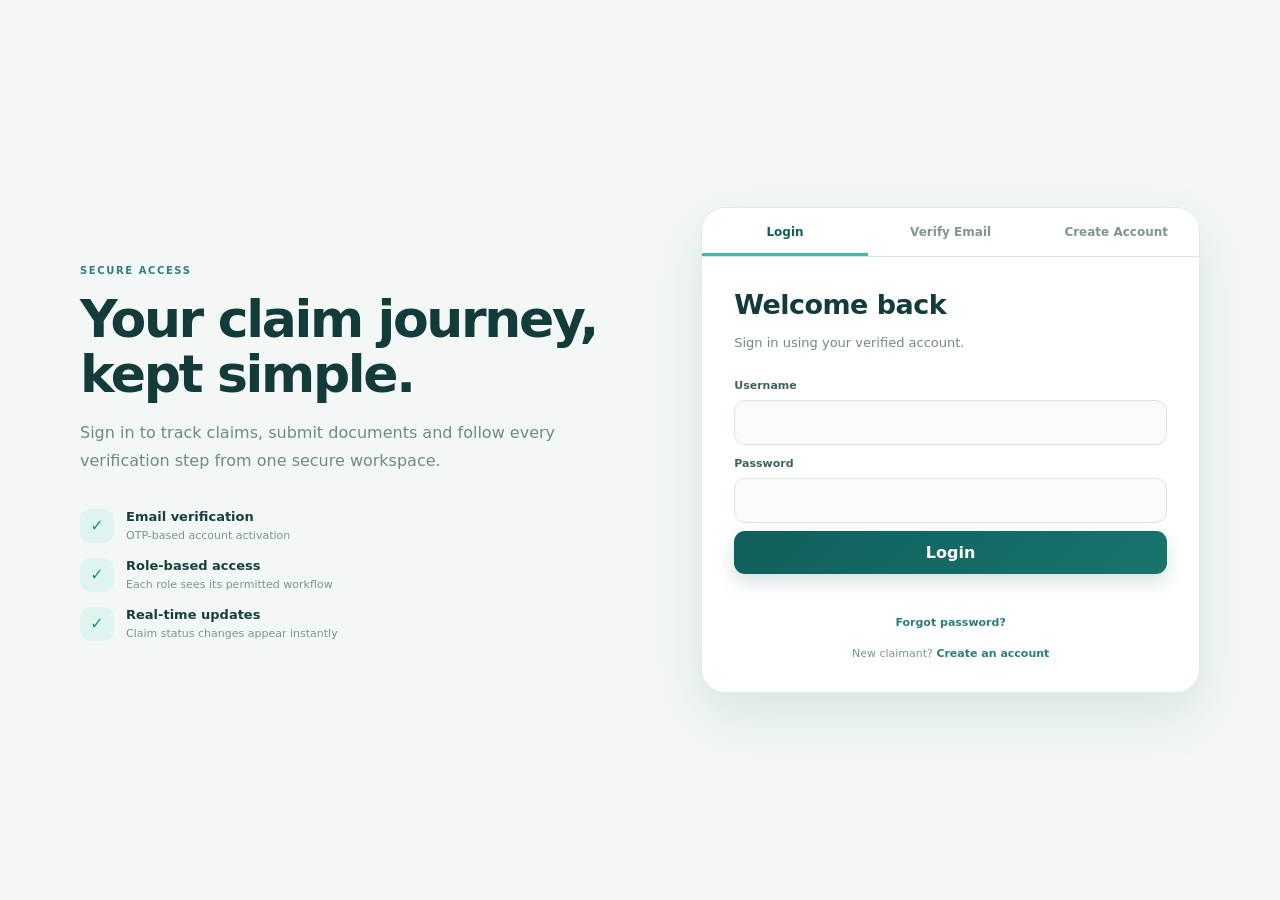
==== InsuranceClaim/index.html @ 7ed1ac43 "Configure all-in-one deployment with Docker, Render blueprint, and embedded static frontend" ====
<!DOCTYPE html>
<html lang="en">
<head>
  <meta charset="UTF-8" />
  <meta name="viewport" content="width=device-width, initial-scale=1.0" />
  <title>Insurance Claim Verification</title>
  <link rel="stylesheet" href="style.css" />
</head>
<body>
<header class="app-header">
  <div class="header-inner">
    <div class="brand-wrap">
      <div class="brand-mark">✓</div>
      <div><div class="brand">Insurance Claim</div><small>Verification System</small></div>
    </div>
    <div id="liveBadge" class="live-badge hidden">● LIVE</div>
  </div>
</header>

<main>
  <section id="authView" class="auth-shell">
    <div class="auth-intro">
      <span class="eyebrow">SECURE ACCESS</span>
      <h1>Your claim journey, kept simple.</h1>
      <p>Sign in to track claims, submit documents and follow every verification step from one secure workspace.</p>
      <div class="feature-list">
        <div><span>✓</span><div><b>Email verification</b><small>OTP-based account activation</small></div></div>
        <div><span>✓</span><div><b>Role-based access</b><small>Each role sees its permitted workflow</small></div></div>
        <div><span>✓</span><div><b>Real-time updates</b><small>Claim status changes appear instantly</small></div></div>
      </div>
    </div>
    <div class="auth-card">
      <div class="auth-tabs">
        <button class="tab active" data-view="loginPanel">Login</button>
        <button class="tab" data-view="verifyPanel">Verify Email</button>
        <button class="tab" data-view="registerPanel">Create Account</button>
      </div>
      <section id="loginPanel" class="auth-panel">
        <h2>Welcome back</h2><p class="hint">Sign in using your verified account.</p>
        <form id="loginForm"><label for="username">Username</label><input id="username" autocomplete="username" required /><label for="password">Password</label><input id="password" type="password" autocomplete="current-password" required /><button class="primary wide" type="submit">Login</button></form>
        <p id="loginMessage" class="message"></p><div class="auth-links"><button type="button" class="link-button" data-view="forgotPanel">Forgot password?</button></div><div class="auth-note">New claimant? <button type="button" class="link-button" data-view="registerPanel">Create an account</button></div>
      </section>
      <section id="forgotPanel" class="auth-panel hidden">
        <h2>Forgot password?</h2><p class="hint">Enter your registered email and we will send a password reset OTP.</p>
        <form id="forgotForm"><label for="forgotEmail">Email</label><input id="forgotEmail" type="email" autocomplete="email" required /><button class="primary wide" type="submit">Send Reset OTP</button></form>
        <p id="forgotMessage" class="message"></p><div class="auth-links"><button type="button" class="link-button" data-view="resetPasswordPanel">I have the OTP</button> · <button type="button" class="link-button" data-view="loginPanel">Back to Login</button></div>
      </section>
      <section id="resetPasswordPanel" class="auth-panel hidden">
        <h2>Reset password</h2><p class="hint">Enter the OTP from your email and choose a new password.</p>
        <form id="resetPasswordForm"><label for="resetEmail">Email</label><input id="resetEmail" type="email" autocomplete="email" required /><label for="resetOtp">6-digit OTP</label><input id="resetOtp" inputmode="numeric" maxlength="6" pattern="[0-9]{6}" placeholder="123456" required /><label for="resetNewPassword">New Password</label><input id="resetNewPassword" type="password" minlength="6" autocomplete="new-password" required /><label for="resetConfirmPassword">Confirm New Password</label><input id="resetConfirmPassword" type="password" minlength="6" autocomplete="new-password" required /><button class="primary wide" type="submit">Reset Password</button></form>
        <p id="resetMessage" class="message"></p><div class="auth-links"><button type="button" class="link-button" data-view="forgotPanel">Request another OTP</button> · <button type="button" class="link-button" data-view="loginPanel">Back to Login</button></div>
      </section>
      <section id="verifyPanel" class="auth-panel hidden">
        <h2>Verify your email</h2><p class="hint">Enter the OTP sent to your registered email address.</p>
        <form id="verifyForm"><label for="otpUsername">Username</label><input id="otpUsername" autocomplete="username" required /><label for="otp">6-digit OTP</label><input id="otp" inputmode="numeric" maxlength="6" pattern="[0-9]{6}" placeholder="123456" required /><button class="primary wide" type="submit">Verify Email</button></form>
        <div class="button-row"><button class="secondary" id="resendOtpBtn" type="button">Resend OTP</button></div><p id="otpMessage" class="message"></p>
      </section>
      <section id="registerPanel" class="auth-panel hidden">
        <h2>Create claimant account</h2><p class="hint">Claimants can register themselves. Staff accounts are created by an administrator.</p>
        <form id="registerForm"><label for="regFullName">Full Name</label><input id="regFullName" required /><label for="regEmail">Email</label><input id="regEmail" type="email" required /><label for="regUsername">Username</label><input id="regUsername" autocomplete="username" required /><label for="regPassword">Password</label><input id="regPassword" type="password" minlength="6" autocomplete="new-password" required /><button class="primary wide" type="submit">Create Claimant Account</button></form>
        <p id="registerMessage" class="message"></p>
      </section>
    </div>
  </section>

  <section id="dashboardView" class="hidden dashboard-layout">
    <aside class="sidebar">
      <div class="sidebar-brand"><div class="sidebar-shield">✓</div><div><b>Insurance Claim</b><small>Verification System</small></div></div>
      <div class="sidebar-profile"><div class="avatar" id="avatarLetter">U</div><div><b id="sidebarName">User</b><small id="sidebarRole">Role</small></div></div>
      <nav id="sideNav" class="side-nav"></nav>
      <button class="logout-side" id="logoutBtn">↪ <span>Logout</span></button>
    </aside>

    <section class="dashboard-main">
      <div class="dashboard-top">
        <div><span class="eyebrow">MY WORKSPACE</span><h2 id="dashboardHeading">Dashboard</h2><p id="userInfo"></p></div>
        <div class="top-actions"><span id="roleBadge" class="role-badge">USER</span><button class="secondary mobile-logout" id="mobileLogoutBtn">Logout</button></div>
      </div>

      <section id="view-overview" class="dash-view">
        <div class="dashboard-welcome">
          <div><span class="eyebrow">WELCOME BACK</span><h3 id="welcomeTitle">Welcome</h3><p id="welcomeText">Your claim journey is ready.</p></div>
          <div class="welcome-art" aria-hidden="true"><span class="art-shield">✓</span><span class="art-orbit orbit-one"></span><span class="art-orbit orbit-two"></span></div>
        </div>

        <div class="overview-focus">
          <article class="current-claim-card">
            <div class="section-head-line"><div><span class="eyebrow">CURRENT CLAIM</span><h3 id="currentClaimTitle">No active claim</h3></div><span id="currentClaimStatus" class="status status-muted">—</span></div>
            <div class="claim-focus-body">
              <div class="claim-facts">
                <div><span>Policy</span><strong id="currentPolicy">—</strong></div>
                <div><span>Claim amount</span><strong id="currentAmount">—</strong></div>
                <div><span>Incident</span><strong id="currentIncident">—</strong></div>
                <button id="currentClaimButton" class="primary" type="button">View Claims →</button>
              </div>
              <div class="journey-wrap">
                <div class="journey-line"></div>
                <div id="claimJourney" class="claim-journey"></div>
                <div class="journey-caption"><span id="journeyCurrentText">No claim selected</span><span id="journeyNextText"></span></div>
              </div>
            </div>
          </article>

          <aside class="dashboard-side-card">
            <div class="mini-icon">✦</div>
            <span class="eyebrow">AT A GLANCE</span>
            <strong id="glanceCount">0 claims</strong>
            <p id="glanceText">Your latest claim updates will appear here.</p>
            <div id="recentUpdate" class="recent-update">No recent update.</div>
          </aside>
        </div>

        <div class="dashboard-bottom">
          <div class="panel quick-panel">
            <div class="panel-head"><div><h3>Quick Actions</h3><p>Only what you need right now</p></div></div>
            <div id="quickActions" class="quick-grid"></div>
          </div>
          <div class="panel reassurance-panel">
            <span class="eyebrow">CLAIM JOURNEY</span>
            <h3>Simple. Clear. Trackable.</h3>
            <p>Your claim moves through each stage with every action recorded in the system.</p>
            <div class="tiny-journey"><span>Submit</span><i></i><span>Verify</span><i></i><span>Survey</span><i></i><span>Approve</span><i></i><span>Settle</span></div>
          </div>
        </div>
      </section>

      <section id="view-users" class="dash-view hidden">
        <div class="page-heading"><div><span class="eyebrow">ADMINISTRATION</span><h2>User Management</h2><p>Create and manage authorized staff accounts.</p></div><button class="secondary" id="refreshUsersBtn">Refresh</button></div>
        <div class="card"><div class="section-heading"><div><h3>Create Staff Account</h3><p class="hint">Staff cannot self-register. Choose their role and send an OTP to their email.</p></div></div>
          <form id="userForm"><div class="grid2"><div><label>Full Name</label><input id="newFullName" required /></div><div><label>Email</label><input id="newEmail" type="email" required /></div><div><label>Username</label><input id="newUsername" required /></div><div><label>Temporary Password</label><input id="newPassword" type="password" minlength="6" required /></div></div><label>Staff Role</label><select id="newRole" required><option value="CLAIM_OFFICER">Claim Officer</option><option value="SURVEYOR">Surveyor</option><option value="FINANCE_OFFICER">Finance Officer</option></select><button type="submit">Create Staff Account &amp; Send OTP</button><span id="userMessage" class="message"></span></form>
        </div>
        <div class="card"><div class="section-heading"><div><h3>Accounts</h3><p class="hint">Activate or deactivate staff access.</p></div></div><div id="usersList" class="users-list"></div></div>
      </section>

      <section id="view-password" class="dash-view hidden"><div class="page-heading"><div><span class="eyebrow">ACCOUNT SECURITY</span><h2>Change Password</h2><p>Update the password for your current account.</p></div></div><div class="card form-card password-card"><form id="changePasswordForm"><label for="currentPassword">Current Password</label><input id="currentPassword" type="password" autocomplete="current-password" required /><label for="newPasswordChange">New Password</label><input id="newPasswordChange" type="password" minlength="6" autocomplete="new-password" required /><label for="confirmPasswordChange">Confirm New Password</label><input id="confirmPasswordChange" type="password" minlength="6" autocomplete="new-password" required /><button type="submit">Change Password</button><span id="changePasswordMessage" class="message"></span></form></div></section>

      <section id="view-claim" class="dash-view hidden"><div class="page-heading"><div><span class="eyebrow">CLAIMANT</span><h2>Submit New Claim</h2><p>Provide policy details and one supporting document.</p></div></div><div class="card form-card"><form id="claimForm"><div class="grid2"><div><label>Policy Number</label><input id="policyNumber" required placeholder="POL-5001" /></div><div><label>Claim Amount (₹)</label><input id="amount" type="number" min="1" step="0.01" required placeholder="150000" /></div></div><label>Description</label><textarea id="description" required placeholder="Describe the claim"></textarea><label>Supporting Document</label><input id="document" type="file" required accept=".pdf,.png,.jpg,.jpeg,.doc,.docx" /><button type="submit">Submit Claim</button><span id="submitMessage" class="message"></span></form></div></section>

      <section id="view-claims" class="dash-view hidden"><div class="page-heading"><div><span class="eyebrow">WORKFLOW</span><h2 id="claimsTitle">Claims</h2><p id="claimsHint">Track current state, actions and workflow history.</p></div><button class="secondary" id="refreshBtn">Refresh</button></div><div id="claimsList" class="claims-list"></div></section>
    </section>
  </section>
</main>

<div id="actionModal" class="action-modal hidden" role="dialog" aria-modal="true" aria-labelledby="actionModalTitle"><div class="action-modal-card"><div class="modal-icon">!</div><div class="modal-content"><span class="eyebrow">CONFIRM ACTION</span><h3 id="actionModalTitle">Confirm</h3><p id="actionModalClaim" class="modal-claim"></p><p id="actionModalMessage" class="modal-message"></p>
  <div id="settlementFields" class="settlement-fields hidden"><div class="settlement-heading">Payment Settlement</div><div class="settlement-grid"><div><label for="paymentMethod">Payment Method</label><select id="paymentMethod"><option value="">Select payment method</option><option value="BANK_TRANSFER">Bank Transfer</option><option value="UPI">UPI</option><option value="CHEQUE">Cheque</option></select></div><div><label for="settlementAmount">Settlement Amount (₹)</label><input id="settlementAmount" type="number" min="0.01" step="0.01" /></div></div><label for="transactionReference">Transaction / Reference Number</label><input id="transactionReference" maxlength="120" placeholder="Enter transaction or reference number" /><p class="settlement-hint">The settlement date and finance officer are recorded automatically in the claim history.</p></div>
  <label for="actionModalNote">Optional note</label><textarea id="actionModalNote" rows="3" placeholder="Add a note for the audit history (optional)"></textarea><div class="modal-actions"><button type="button" class="secondary" id="actionCancelBtn">Cancel</button><button type="button" class="modal-confirm primary" id="actionConfirmBtn">Confirm</button></div></div></div></div>
<div id="toast" class="toast hidden"></div>
<script src="script.js?v=20260923"></script>
</body>
</html>
---- InsuranceClaim/style.css ----
:root{
  --navy:#102b56;--navy-2:#173a70;--blue:#2e6cf6;--blue-soft:#edf4ff;--teal:#18a99b;--mint:#e8faf6;
  --ink:#172c49;--muted:#71819a;--line:#e4eaf3;--white:#fff;--bg:#f5f8fc;--purple:#7658e8;--orange:#f3a443;
  --red:#d85a66;--shadow:0 18px 45px rgba(27,55,92,.08);--radius:20px
}
*{box-sizing:border-box}html,body{margin:0;min-height:100%;font-family:Inter,ui-sans-serif,system-ui,-apple-system,"Segoe UI",sans-serif;color:var(--ink);background:var(--bg)}button,input,select,textarea{font:inherit}button{cursor:pointer;border:0}button:disabled{opacity:.55;cursor:not-allowed}.hidden{display:none!important}
.app-header{display:none}.header-inner{width:min(1180px,calc(100% - 40px));margin:auto;display:flex;justify-content:space-between;align-items:center}.brand-wrap{display:flex;align-items:center;gap:10px}.brand-mark{width:38px;height:38px;border-radius:12px;background:linear-gradient(135deg,#2e6cf6,#19b5a5);color:#fff;display:grid;place-items:center;font-weight:900}.brand{font-weight:800}.live-badge{font-size:11px;font-weight:800;color:#18866f;background:#e5f8f2;padding:8px 11px;border-radius:999px}
.eyebrow{font-size:10px;letter-spacing:.16em;text-transform:uppercase;font-weight:800;color:#6c82a0}.hint{color:var(--muted);font-size:13px;line-height:1.5}.message{min-height:18px;font-size:12px;margin:10px 0;color:#b23b3b}.link-button{background:none;color:var(--blue);padding:0;font-weight:700}.wide{width:100%}
.auth-shell{width:min(1120px,calc(100% - 36px));min-height:100vh;margin:auto;display:grid;grid-template-columns:1.05fr .95fr;align-items:center;gap:70px;padding:45px 0}.auth-intro h1{font-size:52px;line-height:1.05;letter-spacing:-.04em;margin:14px 0 18px;max-width:600px}.auth-intro>p{font-size:16px;line-height:1.7;color:var(--muted);max-width:560px}.feature-list{margin-top:35px;display:grid;gap:15px}.feature-list>div{display:flex;gap:12px;align-items:center}.feature-list>div>span{width:34px;height:34px;border-radius:11px;background:var(--mint);color:#168c7f;display:grid;place-items:center;font-weight:900}.feature-list b{display:block;font-size:13px}.feature-list small{color:var(--muted);font-size:11px}.auth-card{background:#fff;border:1px solid var(--line);border-radius:24px;box-shadow:var(--shadow);overflow:hidden}.auth-tabs{display:grid;grid-template-columns:repeat(3,1fr);border-bottom:1px solid var(--line)}.tab{padding:17px 8px;background:#fff;color:#7a8aa2;font-size:12px;font-weight:800}.tab.active{color:var(--blue);box-shadow:inset 0 -3px var(--blue)}.auth-panel{padding:32px}.auth-panel h2{margin:0 0 5px;font-size:27px;letter-spacing:-.02em}.auth-panel form{display:flex;flex-direction:column;gap:8px;margin-top:22px}.auth-panel label,.card label,.modal-content label{font-size:11px;font-weight:800;color:#415674;margin-top:4px}.auth-panel input,.auth-panel select,.card input,.card select,.card textarea,.modal-content input,.modal-content select,.modal-content textarea{width:100%;border:1px solid #dce4ef;background:#fbfcfe;border-radius:11px;padding:12px 13px;outline:none;color:var(--ink)}.auth-panel input:focus,.card input:focus,.card select:focus,.card textarea:focus,.modal-content input:focus,.modal-content select:focus,.modal-content textarea:focus{border-color:#8eafff;box-shadow:0 0 0 4px rgba(46,108,246,.09)}.primary{background:var(--blue);color:#fff;padding:12px 17px;border-radius:11px;font-weight:800}.secondary{background:#fff;color:#36516f;border:1px solid #dce5f0;padding:10px 14px;border-radius:10px;font-weight:800}.auth-note{text-align:center;color:var(--muted);font-size:11px;margin-top:18px}.auth-links{text-align:center;margin-top:14px;font-size:11px;color:var(--muted)}.button-row{display:flex;justify-content:center;margin-top:12px}
.dashboard-layout{min-height:100vh;display:grid;grid-template-columns:250px 1fr;background:#f6f8fc}.sidebar{position:sticky;top:0;height:100vh;background:linear-gradient(180deg,#0f2850 0%,#112f5c 65%,#0c2447 100%);color:#fff;padding:24px 16px;display:flex;flex-direction:column}.sidebar-brand{display:flex;align-items:center;gap:10px;padding:4px 8px 25px}.sidebar-brand b{display:block;font-size:13px}.sidebar-brand small{display:block;color:#9fb4d1;font-size:9px;margin-top:3px}.sidebar-shield{width:38px;height:38px;border-radius:13px;background:linear-gradient(135deg,#2d72f8,#21b6a5);display:grid;place-items:center;font-weight:900;box-shadow:0 8px 22px rgba(0,0,0,.18)}.sidebar-profile{display:flex;gap:10px;align-items:center;padding:13px 10px;background:rgba(255,255,255,.07);border:1px solid rgba(255,255,255,.07);border-radius:15px;margin-bottom:18px}.avatar{width:34px;height:34px;border-radius:11px;background:#fff;color:var(--navy);display:grid;place-items:center;font-weight:900}.sidebar-profile b{display:block;font-size:11px}.sidebar-profile small{display:block;color:#9fb4d1;font-size:9px;margin-top:3px}.side-nav{display:grid;gap:6px}.nav-item{display:flex;align-items:center;gap:11px;text-align:left;width:100%;background:transparent;color:#b9c9de;padding:12px 12px;border-radius:11px;font-size:11px;font-weight:700}.nav-item:hover,.nav-item.active{background:linear-gradient(90deg,#2f6ff0,#3f7cf5);color:#fff;box-shadow:0 9px 22px rgba(46,108,246,.22)}.nav-icon{width:18px;text-align:center;font-size:15px}.logout-side{margin-top:auto;background:transparent;color:#b9c9de;text-align:left;padding:12px;border-radius:11px;font-size:11px;font-weight:700}.logout-side:hover{background:rgba(255,255,255,.08);color:#fff}.dashboard-main{padding:28px 34px 36px;max-width:1500px;width:100%;margin:auto}.dashboard-top{display:flex;justify-content:space-between;align-items:flex-start;margin-bottom:23px}.dashboard-top h2{margin:4px 0 2px;font-size:28px;letter-spacing:-.03em}.dashboard-top p{margin:0;color:var(--muted);font-size:11px}.top-actions{display:flex;align-items:center;gap:10px}.role-badge{font-size:9px;font-weight:900;letter-spacing:.08em;padding:8px 10px;background:#eaf1ff;color:#3567d6;border-radius:999px}.mobile-logout{display:none}
.dashboard-welcome{min-height:165px;border:1px solid #dce7f5;border-radius:22px;background:linear-gradient(105deg,#f4f8ff 0%,#eaf4ff 55%,#e9fbf7 100%);padding:27px 31px;display:flex;justify-content:space-between;align-items:center;overflow:hidden;position:relative}.dashboard-welcome h3{font-size:31px;margin:7px 0 5px;letter-spacing:-.04em}.dashboard-welcome p{margin:0;color:#657995;font-size:13px}.welcome-art{width:210px;height:130px;position:relative}.art-shield{position:absolute;right:45px;top:19px;width:86px;height:98px;border-radius:44px 44px 32px 32px;background:linear-gradient(145deg,#2d70f3,#18a899);color:#fff;display:grid;place-items:center;font-size:35px;font-weight:900;box-shadow:0 18px 35px rgba(46,108,246,.2);clip-path:polygon(50% 0,90% 15%,83% 67%,50% 100%,17% 67%,10% 15%)}.art-orbit{position:absolute;border:1px solid rgba(46,108,246,.25);border-radius:50%}.orbit-one{width:170px;height:80px;right:0;top:30px;transform:rotate(-18deg)}.orbit-two{width:125px;height:58px;right:30px;top:48px;transform:rotate(24deg)}
.overview-focus{display:grid;grid-template-columns:minmax(0,1fr) 250px;gap:18px;margin-top:18px}.current-claim-card,.dashboard-side-card,.panel,.card{background:#fff;border:1px solid var(--line);border-radius:20px;box-shadow:var(--shadow)}.current-claim-card{padding:23px}.section-head-line{display:flex;justify-content:space-between;align-items:flex-start;gap:15px}.section-head-line h3{margin:5px 0 0;font-size:23px;letter-spacing:-.02em}.claim-focus-body{display:grid;grid-template-columns:190px 1fr;gap:25px;margin-top:21px}.claim-facts{display:flex;flex-direction:column;gap:14px}.claim-facts div{padding-bottom:11px;border-bottom:1px solid #edf1f6}.claim-facts span{display:block;color:#8594aa;font-size:9px;text-transform:uppercase;letter-spacing:.08em;font-weight:800}.claim-facts strong{display:block;font-size:13px;margin-top:4px}.claim-facts button{margin-top:auto;width:fit-content}.journey-wrap{position:relative;padding:22px 8px 0}.journey-line{position:absolute;left:8%;right:8%;top:42px;height:3px;background:#e4eaf2;border-radius:5px}.claim-journey{display:grid;grid-template-columns:repeat(5,1fr);position:relative;z-index:1}.journey-step{display:flex;flex-direction:column;align-items:center;gap:8px;color:#8d9aae;text-align:center}.journey-step span{width:40px;height:40px;border-radius:50%;display:grid;place-items:center;background:#f3f6fa;border:5px solid #fff;box-shadow:0 0 0 1px #dce4ee;font-size:13px;font-weight:900}.journey-step small{font-size:9px;font-weight:800;line-height:1.3}.journey-step.done span{background:#e8faf6;color:#149987;box-shadow:0 0 0 1px #b9e9df}.journey-step.current span{background:var(--blue);color:#fff;box-shadow:0 0 0 4px #dce7ff}.journey-step.current small{color:#315fae}.journey-caption{display:flex;justify-content:space-between;margin-top:24px;color:#687b96;font-size:10px}.dashboard-side-card{padding:24px;background:linear-gradient(165deg,#fff,#f3f7ff)}.mini-icon{width:38px;height:38px;border-radius:13px;background:#e8f0ff;color:var(--blue);display:grid;place-items:center;font-weight:900;margin-bottom:20px}.dashboard-side-card strong{display:block;font-size:25px;margin:8px 0}.dashboard-side-card p{font-size:11px;line-height:1.6;color:var(--muted);margin:0 0 18px}.recent-update{border-top:1px solid #e2e8f1;padding-top:15px;font-size:11px}.recent-update b{display:block;color:#1b4e96}.recent-update span{display:block;color:#71819a;margin-top:3px}.recent-update time{display:block;color:#a0adbd;font-size:9px;margin-top:5px}.dashboard-bottom{display:grid;grid-template-columns:1fr 1fr;gap:18px;margin-top:18px}.panel{padding:20px}.panel-head{display:flex;justify-content:space-between;align-items:center}.panel-head h3{margin:0;font-size:16px}.panel-head p{margin:4px 0 0;color:var(--muted);font-size:10px}.quick-grid{display:grid;grid-template-columns:repeat(3,1fr);gap:10px;margin-top:16px}.quick-btn{background:#f7f9fd;border:1px solid #e5ebf3;color:#29496e;border-radius:13px;padding:14px 11px;text-align:left;min-height:82px}.quick-btn:hover{border-color:#b9cdf8;background:#f2f6ff}.quick-btn strong{display:block;font-size:10px}.quick-btn small{display:block;color:#8391a5;font-size:9px;line-height:1.4;margin-top:6px}.reassurance-panel{background:linear-gradient(135deg,#122f5c,#1d477d);color:#fff;position:relative;overflow:hidden}.reassurance-panel:after{content:"";position:absolute;width:170px;height:170px;border:1px solid rgba(255,255,255,.13);border-radius:50%;right:-55px;bottom:-85px}.reassurance-panel .eyebrow{color:#9db9e1}.reassurance-panel h3{font-size:22px;margin:8px 0}.reassurance-panel p{color:#c7d5e8;font-size:11px;line-height:1.6;max-width:390px}.tiny-journey{display:flex;align-items:center;gap:7px;margin-top:22px;font-size:8px;font-weight:800;color:#dce7f7}.tiny-journey i{height:1px;width:18px;background:#6f91bc}
.status{display:inline-block;padding:7px 10px;border-radius:999px;font-size:9px;font-weight:900;text-transform:uppercase}.status.submitted{background:#eaf3ff;color:#2f6dc7}.status.verified{background:#e7faf6;color:#168d7c}.status.survey-completed{background:#fff4df;color:#b77716}.status.approved{background:#e8f8ee;color:#28774d}.status.settled{background:#f0eaff;color:#7251b7}.status.rejected{background:#ffe8ea;color:#a33f49}.status.fraud-review{background:#fff1d5;color:#9a6718}.status-muted{background:#eef2f6;color:#7b8797}
.page-heading{display:flex;justify-content:space-between;align-items:end;margin-bottom:18px}.page-heading h2{margin:4px 0;font-size:28px}.page-heading p{margin:0;color:var(--muted);font-size:12px}.card{padding:24px;margin-bottom:18px}.section-heading{display:flex;justify-content:space-between;gap:20px;align-items:center}.section-heading h3{margin:0;font-size:19px}.grid2{display:grid;grid-template-columns:1fr 1fr;gap:15px}.card form{display:flex;flex-direction:column;gap:8px}.users-list{margin-top:18px;border-top:1px solid var(--line)}.user-row{display:flex;justify-content:space-between;gap:15px;align-items:center;padding:14px 0;border-bottom:1px solid var(--line)}.user-row div:first-child{display:flex;flex-direction:column;gap:4px}.user-row span{font-size:11px;color:var(--muted)}.user-status{padding:6px 9px;border-radius:999px;font-size:9px;font-weight:900}.user-status.active{background:#e7f8ee;color:#28774d}.user-status.inactive{background:#ffe8ea;color:#a33f49}.small{padding:7px 10px;margin-left:8px;font-size:10px}.small.danger{background:#b84d59;color:#fff}.small.success{background:#28774d;color:#fff}.claims-list{display:grid;gap:14px}.claim-card{background:#fff;border:1px solid var(--line);border-radius:18px;padding:19px;box-shadow:var(--shadow)}.claim-top{display:flex;justify-content:space-between;align-items:center;gap:15px}.claim-top h4{margin:0;font-size:18px}.meta{display:grid;grid-template-columns:repeat(2,minmax(0,1fr));gap:8px 20px;margin:15px 0;color:#5c708b;font-size:11px}.actions{display:flex;flex-wrap:wrap;gap:8px}.actions button{padding:9px 12px}.actions .danger{background:#b84d59;color:#fff}.actions .success{background:#28774d;color:#fff}.progress{margin:15px 0}.progress-label{font-size:10px;font-weight:900;color:#71829a}.steps{display:flex;flex-wrap:wrap;gap:5px;margin-top:7px}.step{font-size:8px;padding:5px 7px;border:1px solid #dce4ee;border-radius:6px;color:#7b8aa0}.step.done{background:#e8faf6;color:#287b70}.step.current{background:#eaf1ff;color:#3265bd;font-weight:900}.history{margin-top:15px;padding-top:12px;border-top:1px solid var(--line)}.history-item{font-size:11px;padding:6px 0;color:#60738d}.payment-summary{margin:14px 0;padding:14px;border:1px solid #e1e8f0;border-radius:12px;background:#f8fafc}.payment-summary-title{font-size:10px;font-weight:900;text-transform:uppercase;color:#667a94;margin-bottom:9px}.payment-grid{display:grid;grid-template-columns:repeat(4,minmax(0,1fr));gap:12px}.payment-grid span{display:block;font-size:8px;color:#8a98aa;text-transform:uppercase}.payment-grid strong{display:block;font-size:11px;margin-top:3px}.payment-pending{font-size:11px;color:#65778f}.empty{padding:28px;text-align:center;color:#7d8ba0;background:#f7f9fc;border-radius:12px}.form-card{max-width:850px}.password-card{max-width:560px}.password-card form{display:flex;flex-direction:column;gap:8px}.password-card form button{margin-top:8px}
.action-modal{position:fixed;inset:0;background:rgba(10,25,48,.58);display:flex;align-items:center;justify-content:center;padding:20px;z-index:1000;backdrop-filter:blur(6px)}.action-modal-card{width:min(560px,100%);background:#fff;border-radius:20px;box-shadow:0 25px 80px rgba(0,0,0,.25);display:flex;gap:18px;padding:25px}.modal-icon{width:42px;height:42px;min-width:42px;border-radius:13px;background:#eaf1ff;color:var(--blue);display:grid;place-items:center;font-weight:900}.modal-content{flex:1}.modal-content h3{margin:3px 0 6px;font-size:24px}.modal-claim{margin:0 0 10px;font-weight:800;color:#27569a;font-size:11px}.modal-message{margin:0 0 14px;color:#65778f;font-size:12px;line-height:1.55}.modal-content textarea{min-height:85px}.modal-actions{display:flex;justify-content:flex-end;gap:9px;margin-top:16px}.modal-confirm{min-width:130px}.modal-confirm.success{background:#28774d;color:#fff}.modal-confirm.danger{background:#b84d59;color:#fff}.modal-confirm.primary{background:var(--blue);color:#fff}.settlement-fields{margin:14px 0 4px;padding:16px;border:1px solid #dce5ee;border-radius:12px;background:#f7f9fc}.settlement-heading{font-size:11px;font-weight:900;color:#425a77;margin-bottom:10px;text-transform:uppercase}.settlement-grid{display:grid;grid-template-columns:1fr 1fr;gap:12px}.settlement-hint{margin:8px 0 0;color:#8290a2;font-size:10px;line-height:1.4}
.toast{position:fixed;right:24px;bottom:24px;background:#102b56;color:#fff;padding:13px 17px;border-radius:12px;box-shadow:0 12px 30px rgba(0,0,0,.18);max-width:360px;z-index:1001;font-size:12px}
@media(max-width:1050px){.overview-focus{grid-template-columns:1fr}.dashboard-side-card{display:none}.dashboard-bottom{grid-template-columns:1fr}.auth-shell{gap:35px}.auth-intro h1{font-size:43px}}
@media(max-width:850px){.dashboard-layout{grid-template-columns:1fr}.sidebar{position:relative;height:auto;padding:12px 15px}.sidebar-profile{display:none}.side-nav{display:flex;overflow:auto}.nav-item{width:auto;white-space:nowrap}.logout-side{display:none}.mobile-logout{display:block}.dashboard-main{padding:22px 18px}.claim-focus-body{grid-template-columns:1fr}.claim-facts{display:grid;grid-template-columns:repeat(3,1fr)}.claim-facts button{grid-column:1/-1}.auth-shell{grid-template-columns:1fr;padding:35px 0}.auth-intro{max-width:700px}.welcome-art{display:none}}
@media(max-width:600px){.auth-shell{width:calc(100% - 24px)}.auth-intro h1{font-size:35px}.auth-card{border-radius:18px}.auth-panel{padding:23px 19px}.auth-tabs{grid-template-columns:1fr 1fr 1fr}.dashboard-main{padding:18px 12px}.dashboard-top{align-items:center}.dashboard-top h2{font-size:23px}.dashboard-top p{display:none}.dashboard-welcome{padding:22px;min-height:145px}.dashboard-welcome h3{font-size:26px}.claim-facts{grid-template-columns:1fr 1fr}.claim-journey{grid-template-columns:repeat(5,1fr);gap:0}.journey-step span{width:31px;height:31px;font-size:10px}.journey-step small{font-size:7px}.journey-line{top:38px}.quick-grid{grid-template-columns:1fr 1fr}.grid2,.meta{grid-template-columns:1fr}.payment-grid{grid-template-columns:1fr}.action-modal-card{padding:19px}.modal-icon{display:none}.modal-actions{flex-direction:column-reverse}.modal-actions button{width:100%}}

/* ===== Claim Officer / Staff dashboard visual refresh ===== */
:root{
  --staff-teal:#0f4d49;
  --staff-teal-2:#17645f;
  --staff-mint:#eaf7f4;
  --staff-line:#dcebe8;
  --staff-ink:#173d3b;
  --staff-muted:#718986;
}
.dashboard-layout{grid-template-columns:245px minmax(0,1fr);background:#f2f8f7;}
.sidebar{background:linear-gradient(180deg,#0e4b48 0%,#115b56 55%,#0b4542 100%);padding:22px 14px 18px;color:#fff;border-right:1px solid rgba(255,255,255,.08)}
.sidebar-brand{padding:2px 7px 23px;border-bottom:1px solid rgba(255,255,255,.13);margin-bottom:14px}
.sidebar-shield{width:38px;height:38px;border-radius:12px;background:#4bc3b4;box-shadow:none;color:#fff}
.sidebar-brand b{font-size:15px;letter-spacing:-.02em}.sidebar-brand small{color:#a9d1cd;font-size:9px}
.sidebar-profile{background:transparent;border:0;border-radius:0;padding:12px 9px;margin-bottom:16px}
.sidebar-profile .avatar{width:38px;height:38px;border-radius:50%;background:#42b8aa;color:#fff}.sidebar-profile b{font-size:11px}.sidebar-profile small{color:#b2d4d0}
.side-nav{gap:5px}.nav-item{color:#c3dedb;border-radius:11px;padding:12px 12px;font-size:11px}.nav-item:hover,.nav-item.active{background:#36a99d;box-shadow:none;color:#fff}
.logout-side{color:#c5dedb;background:rgba(255,255,255,.05);margin-top:auto}.logout-side:hover{background:rgba(255,255,255,.11)}
.dashboard-main{max-width:none;padding:30px 32px 45px;background:linear-gradient(180deg,#f5fbfa 0,#f2f8f7 100%);min-height:100vh}
.dashboard-top{margin-bottom:27px}.dashboard-top .eyebrow{color:#32857e}.dashboard-top h2{font-size:30px;color:#123f3c}.dashboard-top p{font-size:11px;color:#718985}.role-badge{background:#e0f2ef;color:#237b73;border:1px solid #cce8e3}
.page-heading{margin-bottom:18px}.page-heading .eyebrow{color:#2e8179}.page-heading h2{font-size:31px;color:#123f3c;letter-spacing:-.035em}.page-heading p{color:#718985;font-size:12px}.page-heading .secondary{background:#69837f;color:#fff;border:0;padding:11px 17px;border-radius:11px}
.claims-list{gap:15px}.claim-card{border:1px solid #dbeae7;border-radius:17px;padding:19px 18px;box-shadow:0 10px 28px rgba(25,78,73,.06);background:#fff}.claim-top{margin-bottom:7px}.claim-top h4{font-size:18px;color:#173f3c}.status{padding:7px 11px}.status.settled{background:#efe7fb;color:#7550b5}.status.submitted{background:#e6f3f0;color:#377b74}.status.verified{background:#e6f5f2;color:#2d857c}.status.survey-completed{background:#e9f4f2;color:#337b74}.status.approved{background:#e6f5ec;color:#2c7754}.status.rejected{background:#fdebed;color:#a34b55}
.meta{margin:13px 0 15px;grid-template-columns:1fr 1fr;gap:8px 30px;color:#58716e}.meta b{color:#3e625e}.doc-link{color:#287b76}.progress{margin:11px 0}.progress-label{color:#77908c}.steps{gap:5px}.step{background:#f1f7f5;border-color:#dceae7;color:#77908c;border-radius:6px}.step.done{background:#e5f4f0;color:#397e76;border-color:#cde6e1}.step.current{background:#e1f2ef;color:#286f68;border-color:#c5e1dc}.payment-summary{border-color:#dceae7;background:#f7fbfa}.payment-grid strong{color:#274f4c}.history{border-top-color:#e5efed}.history-item{color:#607b77}.actions button{border-radius:9px;background:#6a8581}.actions .success{background:#287a6f}.actions .danger{background:#b9565f}
.overview-focus,.dashboard-bottom{gap:15px}.current-claim-card,.dashboard-side-card,.panel,.card{border-color:#dceae7;box-shadow:0 10px 30px rgba(25,78,73,.06)}
.dashboard-welcome{background:linear-gradient(120deg,#edf8f6,#f7fbfa);border-color:#dceae7}.dashboard-welcome h3{color:#123f3c}.dashboard-side-card{background:linear-gradient(160deg,#fff,#f2f9f7)}.reassurance-panel{background:linear-gradient(135deg,#0e4d49,#17635e)}
.quick-btn:hover{border-color:#abd7d1;background:#f2faf8}.quick-btn{border-color:#e0ece9;background:#f9fcfb}.status-muted{background:#edf3f2;color:#748885}
.password-card button[type="submit"]{background:#287f76;color:#fff;padding:12px 16px;border-radius:10px;font-weight:800}
@media(max-width:850px){.dashboard-layout{grid-template-columns:1fr}.dashboard-main{padding:22px 18px}.sidebar{background:linear-gradient(180deg,#0e4b48,#115b56);}}

/* Screenshot-inspired application shell: top identity bar + teal work sidebar */
.dashboard-layout{grid-template-columns:245px minmax(0,1fr);grid-template-rows:76px minmax(0,1fr);}
.dashboard-layout::before{content:'✓  Insurance Claim Verification';grid-column:1/-1;grid-row:1;background:#0f4d49;color:#fff;display:flex;align-items:center;padding:0 24px;font-size:19px;font-weight:800;letter-spacing:-.02em;z-index:2;box-shadow:0 3px 12px rgba(12,55,52,.12)}
.sidebar{grid-column:1;grid-row:2;position:sticky;top:76px;height:calc(100vh - 76px);}
.dashboard-main{grid-column:2;grid-row:2;}
.sidebar-brand{display:none}
@media(max-width:850px){.dashboard-layout{display:block}.dashboard-layout::before{height:64px;padding:0 16px;font-size:16px}.sidebar{position:relative;top:auto;height:auto}.dashboard-main{padding:20px 15px}.sidebar-brand{display:none}}

/* =========================================================
   FINAL AUTH PAGE THEME - MATCHES THE TEAL CLAIM OFFICER UI
   ========================================================= */
:root{
  --auth-primary:#0f5f5b;
  --auth-primary-dark:#0a4542;
  --auth-accent:#45b8aa;
  --auth-mint:#dff4f1;
  --auth-bg:#f3f8f7;
  --auth-ink:#123b39;
  --auth-muted:#6f8986;
  --auth-line:#d8e7e4;
}

body{background:var(--auth-bg);color:var(--auth-ink)}

/* Authentication background */
.auth-shell{
  width:min(1120px,calc(100% - 36px));
  min-height:100vh;
  margin:auto;
  display:grid;
  grid-template-columns:1.05fr .95fr;
  align-items:center;
  gap:70px;
  padding:45px 0;
  background:transparent;
}

.auth-intro .eyebrow{color:#2f8179}
.auth-intro h1{
  color:#123b39;
  font-size:52px;
  line-height:1.05;
  letter-spacing:-.045em;
  margin:14px 0 18px;
  max-width:600px;
}
.auth-intro>p{
  color:#6f8986;
  font-size:16px;
  line-height:1.7;
  max-width:560px;
}

.feature-list{margin-top:35px;display:grid;gap:15px}
.feature-list>div{display:flex;gap:12px;align-items:center}
.feature-list>div>span{
  width:34px;
  height:34px;
  border-radius:11px;
  background:var(--auth-mint);
  color:#15967f;
  display:grid;
  place-items:center;
  font-weight:900;
}
.feature-list b{color:#173f3c;display:block;font-size:13px}
.feature-list small{color:#7a9491;font-size:11px}

/* Login / registration card */
.auth-card{
  background:#fff;
  border:1px solid rgba(15,95,91,.12);
  border-radius:24px;
  box-shadow:0 22px 55px rgba(18,75,71,.11);
  overflow:hidden;
}

.auth-tabs{border-bottom:1px solid var(--auth-line)}
.tab{
  padding:17px 8px;
  background:#fff;
  color:#809592;
  font-size:12px;
  font-weight:800;
}
.tab:hover{color:var(--auth-primary)}
.tab.active{
  color:var(--auth-primary);
  box-shadow:inset 0 -3px var(--auth-accent);
}

.auth-panel{padding:32px}
.auth-panel h2{
  color:var(--auth-ink);
  margin:0 0 5px;
  font-size:27px;
  letter-spacing:-.02em;
}
.auth-panel .hint{color:var(--auth-muted)}
.auth-panel form{margin-top:22px}
.auth-panel label{color:#3d625f}

.auth-panel input,
.auth-panel select{
  width:100%;
  border:1px solid var(--auth-line);
  background:#f8fbfa;
  border-radius:11px;
  padding:12px 13px;
  outline:none;
  color:var(--auth-ink);
  transition:.2s ease;
}
.auth-panel input:focus,
.auth-panel select:focus{
  background:#fff;
  border-color:var(--auth-accent);
  box-shadow:0 0 0 4px rgba(69,184,170,.13);
}

/* All primary authentication buttons */
.auth-panel .primary,
.auth-panel button[type="submit"]{
  width:100%;
  background:linear-gradient(135deg,#0f5f5b,#18746d);
  color:#fff;
  border:0;
  padding:12px 17px;
  border-radius:11px;
  font-weight:800;
  box-shadow:0 8px 18px rgba(15,95,91,.18);
}
.auth-panel .primary:hover,
.auth-panel button[type="submit"]:hover{
  background:linear-gradient(135deg,#0a4542,#0f5f5b);
  transform:translateY(-1px);
}

.link-button,
.auth-links .link-button{
  background:none;
  color:#287f76;
  padding:0;
  font-weight:700;
}
.link-button:hover{color:#0f5f5b;text-decoration:underline}
.auth-note{color:#7a9491}

/* Success / error messages */
.message.success{color:#137564}
.message.error{color:#b44747}

/* Mobile */
@media(max-width:850px){
  .auth-shell{
    grid-template-columns:1fr;
    gap:30px;
    padding:35px 0;
  }
  .auth-intro{max-width:700px}
}
@media(max-width:600px){
  .auth-shell{width:calc(100% - 24px)}
  .auth-intro h1{font-size:35px}
  .auth-card{border-radius:18px}
  .auth-panel{padding:23px 19px}
}
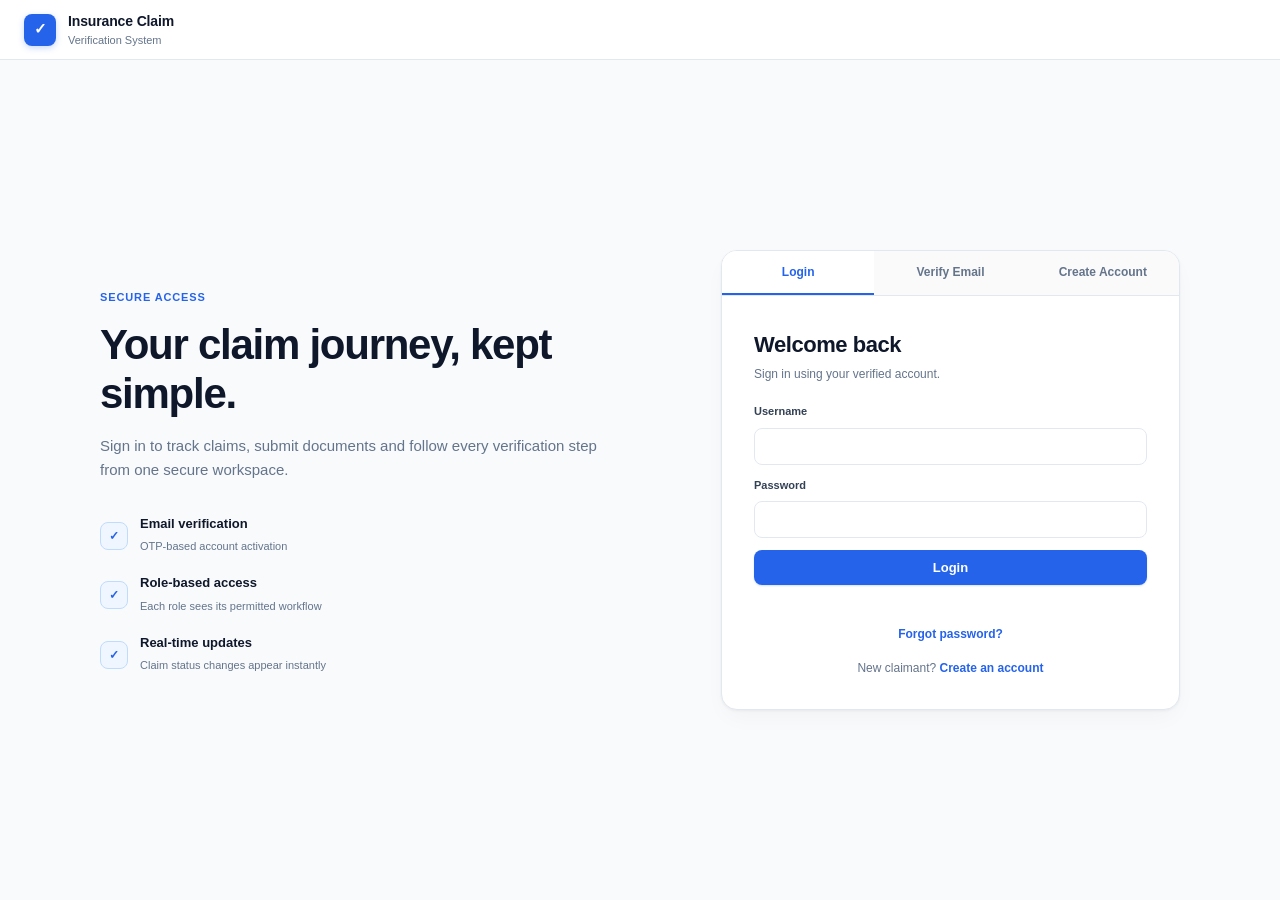
==== commit 2e9d4774: "Changes" ====
--- a/InsuranceClaim/index.html
+++ b/InsuranceClaim/index.html
@@ -77,10 +77,32 @@
         <div class="top-actions"><span id="roleBadge" class="role-badge">USER</span><button class="secondary mobile-logout" id="mobileLogoutBtn">Logout</button></div>
       </div>
 
+      <div class="kpi-grid">
+        <div class="kpi-card">
+          <div class="kpi-head"><span>Total Claims</span><span class="kpi-icon">Σ</span></div>
+          <div class="kpi-value" id="statTotal">0</div>
+          <div class="kpi-sub">Registered claims</div>
+        </div>
+        <div class="kpi-card">
+          <div class="kpi-head"><span>Under Review</span><span class="kpi-icon kpi-amber">⏳</span></div>
+          <div class="kpi-value text-amber" id="statPending">0</div>
+          <div class="kpi-sub">Verification &amp; Survey</div>
+        </div>
+        <div class="kpi-card">
+          <div class="kpi-head"><span>Approved</span><span class="kpi-icon kpi-blue">✓</span></div>
+          <div class="kpi-value text-blue" id="statApproved">0</div>
+          <div class="kpi-sub">Ready for settlement</div>
+        </div>
+        <div class="kpi-card">
+          <div class="kpi-head"><span>Settled Amount</span><span class="kpi-icon kpi-emerald">₹</span></div>
+          <div class="kpi-value text-emerald" id="statSettled">₹0</div>
+          <div class="kpi-sub">Disbursed to claimants</div>
+        </div>
+      </div>
+
       <section id="view-overview" class="dash-view">
         <div class="dashboard-welcome">
           <div><span class="eyebrow">WELCOME BACK</span><h3 id="welcomeTitle">Welcome</h3><p id="welcomeText">Your claim journey is ready.</p></div>
-          <div class="welcome-art" aria-hidden="true"><span class="art-shield">✓</span><span class="art-orbit orbit-one"></span><span class="art-orbit orbit-two"></span></div>
         </div>
 
         <div class="overview-focus">
--- a/InsuranceClaim/style.css
+++ b/InsuranceClaim/style.css
@@ -1,216 +1,1444 @@
-:root{
-  --navy:#102b56;--navy-2:#173a70;--blue:#2e6cf6;--blue-soft:#edf4ff;--teal:#18a99b;--mint:#e8faf6;
-  --ink:#172c49;--muted:#71819a;--line:#e4eaf3;--white:#fff;--bg:#f5f8fc;--purple:#7658e8;--orange:#f3a443;
-  --red:#d85a66;--shadow:0 18px 45px rgba(27,55,92,.08);--radius:20px
-}
-*{box-sizing:border-box}html,body{margin:0;min-height:100%;font-family:Inter,ui-sans-serif,system-ui,-apple-system,"Segoe UI",sans-serif;color:var(--ink);background:var(--bg)}button,input,select,textarea{font:inherit}button{cursor:pointer;border:0}button:disabled{opacity:.55;cursor:not-allowed}.hidden{display:none!important}
-.app-header{display:none}.header-inner{width:min(1180px,calc(100% - 40px));margin:auto;display:flex;justify-content:space-between;align-items:center}.brand-wrap{display:flex;align-items:center;gap:10px}.brand-mark{width:38px;height:38px;border-radius:12px;background:linear-gradient(135deg,#2e6cf6,#19b5a5);color:#fff;display:grid;place-items:center;font-weight:900}.brand{font-weight:800}.live-badge{font-size:11px;font-weight:800;color:#18866f;background:#e5f8f2;padding:8px 11px;border-radius:999px}
-.eyebrow{font-size:10px;letter-spacing:.16em;text-transform:uppercase;font-weight:800;color:#6c82a0}.hint{color:var(--muted);font-size:13px;line-height:1.5}.message{min-height:18px;font-size:12px;margin:10px 0;color:#b23b3b}.link-button{background:none;color:var(--blue);padding:0;font-weight:700}.wide{width:100%}
-.auth-shell{width:min(1120px,calc(100% - 36px));min-height:100vh;margin:auto;display:grid;grid-template-columns:1.05fr .95fr;align-items:center;gap:70px;padding:45px 0}.auth-intro h1{font-size:52px;line-height:1.05;letter-spacing:-.04em;margin:14px 0 18px;max-width:600px}.auth-intro>p{font-size:16px;line-height:1.7;color:var(--muted);max-width:560px}.feature-list{margin-top:35px;display:grid;gap:15px}.feature-list>div{display:flex;gap:12px;align-items:center}.feature-list>div>span{width:34px;height:34px;border-radius:11px;background:var(--mint);color:#168c7f;display:grid;place-items:center;font-weight:900}.feature-list b{display:block;font-size:13px}.feature-list small{color:var(--muted);font-size:11px}.auth-card{background:#fff;border:1px solid var(--line);border-radius:24px;box-shadow:var(--shadow);overflow:hidden}.auth-tabs{display:grid;grid-template-columns:repeat(3,1fr);border-bottom:1px solid var(--line)}.tab{padding:17px 8px;background:#fff;color:#7a8aa2;font-size:12px;font-weight:800}.tab.active{color:var(--blue);box-shadow:inset 0 -3px var(--blue)}.auth-panel{padding:32px}.auth-panel h2{margin:0 0 5px;font-size:27px;letter-spacing:-.02em}.auth-panel form{display:flex;flex-direction:column;gap:8px;margin-top:22px}.auth-panel label,.card label,.modal-content label{font-size:11px;font-weight:800;color:#415674;margin-top:4px}.auth-panel input,.auth-panel select,.card input,.card select,.card textarea,.modal-content input,.modal-content select,.modal-content textarea{width:100%;border:1px solid #dce4ef;background:#fbfcfe;border-radius:11px;padding:12px 13px;outline:none;color:var(--ink)}.auth-panel input:focus,.card input:focus,.card select:focus,.card textarea:focus,.modal-content input:focus,.modal-content select:focus,.modal-content textarea:focus{border-color:#8eafff;box-shadow:0 0 0 4px rgba(46,108,246,.09)}.primary{background:var(--blue);color:#fff;padding:12px 17px;border-radius:11px;font-weight:800}.secondary{background:#fff;color:#36516f;border:1px solid #dce5f0;padding:10px 14px;border-radius:10px;font-weight:800}.auth-note{text-align:center;color:var(--muted);font-size:11px;margin-top:18px}.auth-links{text-align:center;margin-top:14px;font-size:11px;color:var(--muted)}.button-row{display:flex;justify-content:center;margin-top:12px}
-.dashboard-layout{min-height:100vh;display:grid;grid-template-columns:250px 1fr;background:#f6f8fc}.sidebar{position:sticky;top:0;height:100vh;background:linear-gradient(180deg,#0f2850 0%,#112f5c 65%,#0c2447 100%);color:#fff;padding:24px 16px;display:flex;flex-direction:column}.sidebar-brand{display:flex;align-items:center;gap:10px;padding:4px 8px 25px}.sidebar-brand b{display:block;font-size:13px}.sidebar-brand small{display:block;color:#9fb4d1;font-size:9px;margin-top:3px}.sidebar-shield{width:38px;height:38px;border-radius:13px;background:linear-gradient(135deg,#2d72f8,#21b6a5);display:grid;place-items:center;font-weight:900;box-shadow:0 8px 22px rgba(0,0,0,.18)}.sidebar-profile{display:flex;gap:10px;align-items:center;padding:13px 10px;background:rgba(255,255,255,.07);border:1px solid rgba(255,255,255,.07);border-radius:15px;margin-bottom:18px}.avatar{width:34px;height:34px;border-radius:11px;background:#fff;color:var(--navy);display:grid;place-items:center;font-weight:900}.sidebar-profile b{display:block;font-size:11px}.sidebar-profile small{display:block;color:#9fb4d1;font-size:9px;margin-top:3px}.side-nav{display:grid;gap:6px}.nav-item{display:flex;align-items:center;gap:11px;text-align:left;width:100%;background:transparent;color:#b9c9de;padding:12px 12px;border-radius:11px;font-size:11px;font-weight:700}.nav-item:hover,.nav-item.active{background:linear-gradient(90deg,#2f6ff0,#3f7cf5);color:#fff;box-shadow:0 9px 22px rgba(46,108,246,.22)}.nav-icon{width:18px;text-align:center;font-size:15px}.logout-side{margin-top:auto;background:transparent;color:#b9c9de;text-align:left;padding:12px;border-radius:11px;font-size:11px;font-weight:700}.logout-side:hover{background:rgba(255,255,255,.08);color:#fff}.dashboard-main{padding:28px 34px 36px;max-width:1500px;width:100%;margin:auto}.dashboard-top{display:flex;justify-content:space-between;align-items:flex-start;margin-bottom:23px}.dashboard-top h2{margin:4px 0 2px;font-size:28px;letter-spacing:-.03em}.dashboard-top p{margin:0;color:var(--muted);font-size:11px}.top-actions{display:flex;align-items:center;gap:10px}.role-badge{font-size:9px;font-weight:900;letter-spacing:.08em;padding:8px 10px;background:#eaf1ff;color:#3567d6;border-radius:999px}.mobile-logout{display:none}
-.dashboard-welcome{min-height:165px;border:1px solid #dce7f5;border-radius:22px;background:linear-gradient(105deg,#f4f8ff 0%,#eaf4ff 55%,#e9fbf7 100%);padding:27px 31px;display:flex;justify-content:space-between;align-items:center;overflow:hidden;position:relative}.dashboard-welcome h3{font-size:31px;margin:7px 0 5px;letter-spacing:-.04em}.dashboard-welcome p{margin:0;color:#657995;font-size:13px}.welcome-art{width:210px;height:130px;position:relative}.art-shield{position:absolute;right:45px;top:19px;width:86px;height:98px;border-radius:44px 44px 32px 32px;background:linear-gradient(145deg,#2d70f3,#18a899);color:#fff;display:grid;place-items:center;font-size:35px;font-weight:900;box-shadow:0 18px 35px rgba(46,108,246,.2);clip-path:polygon(50% 0,90% 15%,83% 67%,50% 100%,17% 67%,10% 15%)}.art-orbit{position:absolute;border:1px solid rgba(46,108,246,.25);border-radius:50%}.orbit-one{width:170px;height:80px;right:0;top:30px;transform:rotate(-18deg)}.orbit-two{width:125px;height:58px;right:30px;top:48px;transform:rotate(24deg)}
-.overview-focus{display:grid;grid-template-columns:minmax(0,1fr) 250px;gap:18px;margin-top:18px}.current-claim-card,.dashboard-side-card,.panel,.card{background:#fff;border:1px solid var(--line);border-radius:20px;box-shadow:var(--shadow)}.current-claim-card{padding:23px}.section-head-line{display:flex;justify-content:space-between;align-items:flex-start;gap:15px}.section-head-line h3{margin:5px 0 0;font-size:23px;letter-spacing:-.02em}.claim-focus-body{display:grid;grid-template-columns:190px 1fr;gap:25px;margin-top:21px}.claim-facts{display:flex;flex-direction:column;gap:14px}.claim-facts div{padding-bottom:11px;border-bottom:1px solid #edf1f6}.claim-facts span{display:block;color:#8594aa;font-size:9px;text-transform:uppercase;letter-spacing:.08em;font-weight:800}.claim-facts strong{display:block;font-size:13px;margin-top:4px}.claim-facts button{margin-top:auto;width:fit-content}.journey-wrap{position:relative;padding:22px 8px 0}.journey-line{position:absolute;left:8%;right:8%;top:42px;height:3px;background:#e4eaf2;border-radius:5px}.claim-journey{display:grid;grid-template-columns:repeat(5,1fr);position:relative;z-index:1}.journey-step{display:flex;flex-direction:column;align-items:center;gap:8px;color:#8d9aae;text-align:center}.journey-step span{width:40px;height:40px;border-radius:50%;display:grid;place-items:center;background:#f3f6fa;border:5px solid #fff;box-shadow:0 0 0 1px #dce4ee;font-size:13px;font-weight:900}.journey-step small{font-size:9px;font-weight:800;line-height:1.3}.journey-step.done span{background:#e8faf6;color:#149987;box-shadow:0 0 0 1px #b9e9df}.journey-step.current span{background:var(--blue);color:#fff;box-shadow:0 0 0 4px #dce7ff}.journey-step.current small{color:#315fae}.journey-caption{display:flex;justify-content:space-between;margin-top:24px;color:#687b96;font-size:10px}.dashboard-side-card{padding:24px;background:linear-gradient(165deg,#fff,#f3f7ff)}.mini-icon{width:38px;height:38px;border-radius:13px;background:#e8f0ff;color:var(--blue);display:grid;place-items:center;font-weight:900;margin-bottom:20px}.dashboard-side-card strong{display:block;font-size:25px;margin:8px 0}.dashboard-side-card p{font-size:11px;line-height:1.6;color:var(--muted);margin:0 0 18px}.recent-update{border-top:1px solid #e2e8f1;padding-top:15px;font-size:11px}.recent-update b{display:block;color:#1b4e96}.recent-update span{display:block;color:#71819a;margin-top:3px}.recent-update time{display:block;color:#a0adbd;font-size:9px;margin-top:5px}.dashboard-bottom{display:grid;grid-template-columns:1fr 1fr;gap:18px;margin-top:18px}.panel{padding:20px}.panel-head{display:flex;justify-content:space-between;align-items:center}.panel-head h3{margin:0;font-size:16px}.panel-head p{margin:4px 0 0;color:var(--muted);font-size:10px}.quick-grid{display:grid;grid-template-columns:repeat(3,1fr);gap:10px;margin-top:16px}.quick-btn{background:#f7f9fd;border:1px solid #e5ebf3;color:#29496e;border-radius:13px;padding:14px 11px;text-align:left;min-height:82px}.quick-btn:hover{border-color:#b9cdf8;background:#f2f6ff}.quick-btn strong{display:block;font-size:10px}.quick-btn small{display:block;color:#8391a5;font-size:9px;line-height:1.4;margin-top:6px}.reassurance-panel{background:linear-gradient(135deg,#122f5c,#1d477d);color:#fff;position:relative;overflow:hidden}.reassurance-panel:after{content:"";position:absolute;width:170px;height:170px;border:1px solid rgba(255,255,255,.13);border-radius:50%;right:-55px;bottom:-85px}.reassurance-panel .eyebrow{color:#9db9e1}.reassurance-panel h3{font-size:22px;margin:8px 0}.reassurance-panel p{color:#c7d5e8;font-size:11px;line-height:1.6;max-width:390px}.tiny-journey{display:flex;align-items:center;gap:7px;margin-top:22px;font-size:8px;font-weight:800;color:#dce7f7}.tiny-journey i{height:1px;width:18px;background:#6f91bc}
-.status{display:inline-block;padding:7px 10px;border-radius:999px;font-size:9px;font-weight:900;text-transform:uppercase}.status.submitted{background:#eaf3ff;color:#2f6dc7}.status.verified{background:#e7faf6;color:#168d7c}.status.survey-completed{background:#fff4df;color:#b77716}.status.approved{background:#e8f8ee;color:#28774d}.status.settled{background:#f0eaff;color:#7251b7}.status.rejected{background:#ffe8ea;color:#a33f49}.status.fraud-review{background:#fff1d5;color:#9a6718}.status-muted{background:#eef2f6;color:#7b8797}
-.page-heading{display:flex;justify-content:space-between;align-items:end;margin-bottom:18px}.page-heading h2{margin:4px 0;font-size:28px}.page-heading p{margin:0;color:var(--muted);font-size:12px}.card{padding:24px;margin-bottom:18px}.section-heading{display:flex;justify-content:space-between;gap:20px;align-items:center}.section-heading h3{margin:0;font-size:19px}.grid2{display:grid;grid-template-columns:1fr 1fr;gap:15px}.card form{display:flex;flex-direction:column;gap:8px}.users-list{margin-top:18px;border-top:1px solid var(--line)}.user-row{display:flex;justify-content:space-between;gap:15px;align-items:center;padding:14px 0;border-bottom:1px solid var(--line)}.user-row div:first-child{display:flex;flex-direction:column;gap:4px}.user-row span{font-size:11px;color:var(--muted)}.user-status{padding:6px 9px;border-radius:999px;font-size:9px;font-weight:900}.user-status.active{background:#e7f8ee;color:#28774d}.user-status.inactive{background:#ffe8ea;color:#a33f49}.small{padding:7px 10px;margin-left:8px;font-size:10px}.small.danger{background:#b84d59;color:#fff}.small.success{background:#28774d;color:#fff}.claims-list{display:grid;gap:14px}.claim-card{background:#fff;border:1px solid var(--line);border-radius:18px;padding:19px;box-shadow:var(--shadow)}.claim-top{display:flex;justify-content:space-between;align-items:center;gap:15px}.claim-top h4{margin:0;font-size:18px}.meta{display:grid;grid-template-columns:repeat(2,minmax(0,1fr));gap:8px 20px;margin:15px 0;color:#5c708b;font-size:11px}.actions{display:flex;flex-wrap:wrap;gap:8px}.actions button{padding:9px 12px}.actions .danger{background:#b84d59;color:#fff}.actions .success{background:#28774d;color:#fff}.progress{margin:15px 0}.progress-label{font-size:10px;font-weight:900;color:#71829a}.steps{display:flex;flex-wrap:wrap;gap:5px;margin-top:7px}.step{font-size:8px;padding:5px 7px;border:1px solid #dce4ee;border-radius:6px;color:#7b8aa0}.step.done{background:#e8faf6;color:#287b70}.step.current{background:#eaf1ff;color:#3265bd;font-weight:900}.history{margin-top:15px;padding-top:12px;border-top:1px solid var(--line)}.history-item{font-size:11px;padding:6px 0;color:#60738d}.payment-summary{margin:14px 0;padding:14px;border:1px solid #e1e8f0;border-radius:12px;background:#f8fafc}.payment-summary-title{font-size:10px;font-weight:900;text-transform:uppercase;color:#667a94;margin-bottom:9px}.payment-grid{display:grid;grid-template-columns:repeat(4,minmax(0,1fr));gap:12px}.payment-grid span{display:block;font-size:8px;color:#8a98aa;text-transform:uppercase}.payment-grid strong{display:block;font-size:11px;margin-top:3px}.payment-pending{font-size:11px;color:#65778f}.empty{padding:28px;text-align:center;color:#7d8ba0;background:#f7f9fc;border-radius:12px}.form-card{max-width:850px}.password-card{max-width:560px}.password-card form{display:flex;flex-direction:column;gap:8px}.password-card form button{margin-top:8px}
-.action-modal{position:fixed;inset:0;background:rgba(10,25,48,.58);display:flex;align-items:center;justify-content:center;padding:20px;z-index:1000;backdrop-filter:blur(6px)}.action-modal-card{width:min(560px,100%);background:#fff;border-radius:20px;box-shadow:0 25px 80px rgba(0,0,0,.25);display:flex;gap:18px;padding:25px}.modal-icon{width:42px;height:42px;min-width:42px;border-radius:13px;background:#eaf1ff;color:var(--blue);display:grid;place-items:center;font-weight:900}.modal-content{flex:1}.modal-content h3{margin:3px 0 6px;font-size:24px}.modal-claim{margin:0 0 10px;font-weight:800;color:#27569a;font-size:11px}.modal-message{margin:0 0 14px;color:#65778f;font-size:12px;line-height:1.55}.modal-content textarea{min-height:85px}.modal-actions{display:flex;justify-content:flex-end;gap:9px;margin-top:16px}.modal-confirm{min-width:130px}.modal-confirm.success{background:#28774d;color:#fff}.modal-confirm.danger{background:#b84d59;color:#fff}.modal-confirm.primary{background:var(--blue);color:#fff}.settlement-fields{margin:14px 0 4px;padding:16px;border:1px solid #dce5ee;border-radius:12px;background:#f7f9fc}.settlement-heading{font-size:11px;font-weight:900;color:#425a77;margin-bottom:10px;text-transform:uppercase}.settlement-grid{display:grid;grid-template-columns:1fr 1fr;gap:12px}.settlement-hint{margin:8px 0 0;color:#8290a2;font-size:10px;line-height:1.4}
-.toast{position:fixed;right:24px;bottom:24px;background:#102b56;color:#fff;padding:13px 17px;border-radius:12px;box-shadow:0 12px 30px rgba(0,0,0,.18);max-width:360px;z-index:1001;font-size:12px}
-@media(max-width:1050px){.overview-focus{grid-template-columns:1fr}.dashboard-side-card{display:none}.dashboard-bottom{grid-template-columns:1fr}.auth-shell{gap:35px}.auth-intro h1{font-size:43px}}
-@media(max-width:850px){.dashboard-layout{grid-template-columns:1fr}.sidebar{position:relative;height:auto;padding:12px 15px}.sidebar-profile{display:none}.side-nav{display:flex;overflow:auto}.nav-item{width:auto;white-space:nowrap}.logout-side{display:none}.mobile-logout{display:block}.dashboard-main{padding:22px 18px}.claim-focus-body{grid-template-columns:1fr}.claim-facts{display:grid;grid-template-columns:repeat(3,1fr)}.claim-facts button{grid-column:1/-1}.auth-shell{grid-template-columns:1fr;padding:35px 0}.auth-intro{max-width:700px}.welcome-art{display:none}}
-@media(max-width:600px){.auth-shell{width:calc(100% - 24px)}.auth-intro h1{font-size:35px}.auth-card{border-radius:18px}.auth-panel{padding:23px 19px}.auth-tabs{grid-template-columns:1fr 1fr 1fr}.dashboard-main{padding:18px 12px}.dashboard-top{align-items:center}.dashboard-top h2{font-size:23px}.dashboard-top p{display:none}.dashboard-welcome{padding:22px;min-height:145px}.dashboard-welcome h3{font-size:26px}.claim-facts{grid-template-columns:1fr 1fr}.claim-journey{grid-template-columns:repeat(5,1fr);gap:0}.journey-step span{width:31px;height:31px;font-size:10px}.journey-step small{font-size:7px}.journey-line{top:38px}.quick-grid{grid-template-columns:1fr 1fr}.grid2,.meta{grid-template-columns:1fr}.payment-grid{grid-template-columns:1fr}.action-modal-card{padding:19px}.modal-icon{display:none}.modal-actions{flex-direction:column-reverse}.modal-actions button{width:100%}}
-
-/* ===== Claim Officer / Staff dashboard visual refresh ===== */
-:root{
-  --staff-teal:#0f4d49;
-  --staff-teal-2:#17645f;
-  --staff-mint:#eaf7f4;
-  --staff-line:#dcebe8;
-  --staff-ink:#173d3b;
-  --staff-muted:#718986;
-}
-.dashboard-layout{grid-template-columns:245px minmax(0,1fr);background:#f2f8f7;}
-.sidebar{background:linear-gradient(180deg,#0e4b48 0%,#115b56 55%,#0b4542 100%);padding:22px 14px 18px;color:#fff;border-right:1px solid rgba(255,255,255,.08)}
-.sidebar-brand{padding:2px 7px 23px;border-bottom:1px solid rgba(255,255,255,.13);margin-bottom:14px}
-.sidebar-shield{width:38px;height:38px;border-radius:12px;background:#4bc3b4;box-shadow:none;color:#fff}
-.sidebar-brand b{font-size:15px;letter-spacing:-.02em}.sidebar-brand small{color:#a9d1cd;font-size:9px}
-.sidebar-profile{background:transparent;border:0;border-radius:0;padding:12px 9px;margin-bottom:16px}
-.sidebar-profile .avatar{width:38px;height:38px;border-radius:50%;background:#42b8aa;color:#fff}.sidebar-profile b{font-size:11px}.sidebar-profile small{color:#b2d4d0}
-.side-nav{gap:5px}.nav-item{color:#c3dedb;border-radius:11px;padding:12px 12px;font-size:11px}.nav-item:hover,.nav-item.active{background:#36a99d;box-shadow:none;color:#fff}
-.logout-side{color:#c5dedb;background:rgba(255,255,255,.05);margin-top:auto}.logout-side:hover{background:rgba(255,255,255,.11)}
-.dashboard-main{max-width:none;padding:30px 32px 45px;background:linear-gradient(180deg,#f5fbfa 0,#f2f8f7 100%);min-height:100vh}
-.dashboard-top{margin-bottom:27px}.dashboard-top .eyebrow{color:#32857e}.dashboard-top h2{font-size:30px;color:#123f3c}.dashboard-top p{font-size:11px;color:#718985}.role-badge{background:#e0f2ef;color:#237b73;border:1px solid #cce8e3}
-.page-heading{margin-bottom:18px}.page-heading .eyebrow{color:#2e8179}.page-heading h2{font-size:31px;color:#123f3c;letter-spacing:-.035em}.page-heading p{color:#718985;font-size:12px}.page-heading .secondary{background:#69837f;color:#fff;border:0;padding:11px 17px;border-radius:11px}
-.claims-list{gap:15px}.claim-card{border:1px solid #dbeae7;border-radius:17px;padding:19px 18px;box-shadow:0 10px 28px rgba(25,78,73,.06);background:#fff}.claim-top{margin-bottom:7px}.claim-top h4{font-size:18px;color:#173f3c}.status{padding:7px 11px}.status.settled{background:#efe7fb;color:#7550b5}.status.submitted{background:#e6f3f0;color:#377b74}.status.verified{background:#e6f5f2;color:#2d857c}.status.survey-completed{background:#e9f4f2;color:#337b74}.status.approved{background:#e6f5ec;color:#2c7754}.status.rejected{background:#fdebed;color:#a34b55}
-.meta{margin:13px 0 15px;grid-template-columns:1fr 1fr;gap:8px 30px;color:#58716e}.meta b{color:#3e625e}.doc-link{color:#287b76}.progress{margin:11px 0}.progress-label{color:#77908c}.steps{gap:5px}.step{background:#f1f7f5;border-color:#dceae7;color:#77908c;border-radius:6px}.step.done{background:#e5f4f0;color:#397e76;border-color:#cde6e1}.step.current{background:#e1f2ef;color:#286f68;border-color:#c5e1dc}.payment-summary{border-color:#dceae7;background:#f7fbfa}.payment-grid strong{color:#274f4c}.history{border-top-color:#e5efed}.history-item{color:#607b77}.actions button{border-radius:9px;background:#6a8581}.actions .success{background:#287a6f}.actions .danger{background:#b9565f}
-.overview-focus,.dashboard-bottom{gap:15px}.current-claim-card,.dashboard-side-card,.panel,.card{border-color:#dceae7;box-shadow:0 10px 30px rgba(25,78,73,.06)}
-.dashboard-welcome{background:linear-gradient(120deg,#edf8f6,#f7fbfa);border-color:#dceae7}.dashboard-welcome h3{color:#123f3c}.dashboard-side-card{background:linear-gradient(160deg,#fff,#f2f9f7)}.reassurance-panel{background:linear-gradient(135deg,#0e4d49,#17635e)}
-.quick-btn:hover{border-color:#abd7d1;background:#f2faf8}.quick-btn{border-color:#e0ece9;background:#f9fcfb}.status-muted{background:#edf3f2;color:#748885}
-.password-card button[type="submit"]{background:#287f76;color:#fff;padding:12px 16px;border-radius:10px;font-weight:800}
-@media(max-width:850px){.dashboard-layout{grid-template-columns:1fr}.dashboard-main{padding:22px 18px}.sidebar{background:linear-gradient(180deg,#0e4b48,#115b56);}}
-
-/* Screenshot-inspired application shell: top identity bar + teal work sidebar */
-.dashboard-layout{grid-template-columns:245px minmax(0,1fr);grid-template-rows:76px minmax(0,1fr);}
-.dashboard-layout::before{content:'✓  Insurance Claim Verification';grid-column:1/-1;grid-row:1;background:#0f4d49;color:#fff;display:flex;align-items:center;padding:0 24px;font-size:19px;font-weight:800;letter-spacing:-.02em;z-index:2;box-shadow:0 3px 12px rgba(12,55,52,.12)}
-.sidebar{grid-column:1;grid-row:2;position:sticky;top:76px;height:calc(100vh - 76px);}
-.dashboard-main{grid-column:2;grid-row:2;}
-.sidebar-brand{display:none}
-@media(max-width:850px){.dashboard-layout{display:block}.dashboard-layout::before{height:64px;padding:0 16px;font-size:16px}.sidebar{position:relative;top:auto;height:auto}.dashboard-main{padding:20px 15px}.sidebar-brand{display:none}}
-
 /* =========================================================
-   FINAL AUTH PAGE THEME - MATCHES THE TEAL CLAIM OFFICER UI
+   CLEAN MINIMALIST LIGHT THEME (LINEAR / APPLE STYLE)
+   Insurance Claim Verification System
    ========================================================= */
-:root{
-  --auth-primary:#0f5f5b;
-  --auth-primary-dark:#0a4542;
-  --auth-accent:#45b8aa;
-  --auth-mint:#dff4f1;
-  --auth-bg:#f3f8f7;
-  --auth-ink:#123b39;
-  --auth-muted:#6f8986;
-  --auth-line:#d8e7e4;
-}
-
-body{background:var(--auth-bg);color:var(--auth-ink)}
-
-/* Authentication background */
-.auth-shell{
-  width:min(1120px,calc(100% - 36px));
-  min-height:100vh;
-  margin:auto;
-  display:grid;
-  grid-template-columns:1.05fr .95fr;
-  align-items:center;
-  gap:70px;
-  padding:45px 0;
-  background:transparent;
-}
-
-.auth-intro .eyebrow{color:#2f8179}
-.auth-intro h1{
-  color:#123b39;
-  font-size:52px;
-  line-height:1.05;
-  letter-spacing:-.045em;
-  margin:14px 0 18px;
-  max-width:600px;
-}
-.auth-intro>p{
-  color:#6f8986;
-  font-size:16px;
-  line-height:1.7;
-  max-width:560px;
-}
-
-.feature-list{margin-top:35px;display:grid;gap:15px}
-.feature-list>div{display:flex;gap:12px;align-items:center}
-.feature-list>div>span{
-  width:34px;
-  height:34px;
-  border-radius:11px;
-  background:var(--auth-mint);
-  color:#15967f;
-  display:grid;
-  place-items:center;
-  font-weight:900;
-}
-.feature-list b{color:#173f3c;display:block;font-size:13px}
-.feature-list small{color:#7a9491;font-size:11px}
-
-/* Login / registration card */
-.auth-card{
-  background:#fff;
-  border:1px solid rgba(15,95,91,.12);
-  border-radius:24px;
-  box-shadow:0 22px 55px rgba(18,75,71,.11);
-  overflow:hidden;
-}
-
-.auth-tabs{border-bottom:1px solid var(--auth-line)}
-.tab{
-  padding:17px 8px;
-  background:#fff;
-  color:#809592;
-  font-size:12px;
-  font-weight:800;
-}
-.tab:hover{color:var(--auth-primary)}
-.tab.active{
-  color:var(--auth-primary);
-  box-shadow:inset 0 -3px var(--auth-accent);
-}
-
-.auth-panel{padding:32px}
-.auth-panel h2{
-  color:var(--auth-ink);
-  margin:0 0 5px;
-  font-size:27px;
-  letter-spacing:-.02em;
-}
-.auth-panel .hint{color:var(--auth-muted)}
-.auth-panel form{margin-top:22px}
-.auth-panel label{color:#3d625f}
-
-.auth-panel input,
-.auth-panel select{
-  width:100%;
-  border:1px solid var(--auth-line);
-  background:#f8fbfa;
-  border-radius:11px;
-  padding:12px 13px;
-  outline:none;
-  color:var(--auth-ink);
-  transition:.2s ease;
-}
-.auth-panel input:focus,
-.auth-panel select:focus{
-  background:#fff;
-  border-color:var(--auth-accent);
-  box-shadow:0 0 0 4px rgba(69,184,170,.13);
-}
-
-/* All primary authentication buttons */
-.auth-panel .primary,
-.auth-panel button[type="submit"]{
-  width:100%;
-  background:linear-gradient(135deg,#0f5f5b,#18746d);
-  color:#fff;
-  border:0;
-  padding:12px 17px;
-  border-radius:11px;
-  font-weight:800;
-  box-shadow:0 8px 18px rgba(15,95,91,.18);
-}
-.auth-panel .primary:hover,
-.auth-panel button[type="submit"]:hover{
-  background:linear-gradient(135deg,#0a4542,#0f5f5b);
-  transform:translateY(-1px);
-}
-
-.link-button,
-.auth-links .link-button{
-  background:none;
-  color:#287f76;
-  padding:0;
-  font-weight:700;
-}
-.link-button:hover{color:#0f5f5b;text-decoration:underline}
-.auth-note{color:#7a9491}
-
-/* Success / error messages */
-.message.success{color:#137564}
-.message.error{color:#b44747}
-
-/* Mobile */
-@media(max-width:850px){
-  .auth-shell{
-    grid-template-columns:1fr;
-    gap:30px;
-    padding:35px 0;
+
+:root {
+  --font: -apple-system, BlinkMacSystemFont, "Segoe UI", Roboto, "Inter", Helvetica, Arial, sans-serif;
+  --bg: #f8fafc;
+  --card-bg: #ffffff;
+  --card-sub: #f1f5f9;
+  --border: #e2e8f0;
+  --border-subtle: #cbd5e1;
+  --border-focus: #2563eb;
+  
+  --text-main: #0f172a;
+  --text-body: #334155;
+  --text-muted: #64748b;
+  --text-subtle: #94a3b8;
+  
+  --primary: #2563eb;
+  --primary-hover: #1d4ed8;
+  --primary-light: #eff6ff;
+  --primary-border: #bfdbfe;
+
+  --success: #059669;
+  --success-hover: #047857;
+  --success-light: #ecfdf5;
+  --success-border: #a7f3d0;
+
+  --warning: #d97706;
+  --warning-light: #fffbeb;
+  --warning-border: #fde68a;
+
+  --danger: #dc2626;
+  --danger-hover: #b91c1c;
+  --danger-light: #fef2f2;
+  --danger-border: #fecaca;
+
+  --purple: #7c3aed;
+  --purple-light: #f5f3ff;
+  --purple-border: #ddd6fe;
+
+  --shadow-sm: 0 1px 2px 0 rgba(0, 0, 0, 0.04);
+  --shadow: 0 1px 3px 0 rgba(0, 0, 0, 0.05), 0 10px 25px -5px rgba(0, 0, 0, 0.04);
+  --shadow-md: 0 4px 6px -1px rgba(0, 0, 0, 0.06), 0 2px 4px -2px rgba(0, 0, 0, 0.04);
+  --shadow-lg: 0 20px 25px -5px rgba(0, 0, 0, 0.08), 0 8px 10px -6px rgba(0, 0, 0, 0.04);
+
+  --radius-sm: 8px;
+  --radius-md: 12px;
+  --radius-lg: 16px;
+  --radius-full: 9999px;
+}
+
+* { box-sizing: border-box; margin: 0; padding: 0; }
+
+html, body {
+  min-height: 100%;
+  font-family: var(--font);
+  background-color: var(--bg);
+  color: var(--text-body);
+  line-height: 1.5;
+  -webkit-font-smoothing: antialiased;
+}
+
+button, input, select, textarea {
+  font-family: inherit;
+  font-size: 13px;
+}
+
+button {
+  cursor: pointer;
+  border: none;
+  background: none;
+  transition: all 0.15s ease;
+}
+
+button:disabled {
+  opacity: 0.5;
+  cursor: not-allowed;
+}
+
+.hidden { display: none !important; }
+
+/* Global Header */
+.app-header {
+  display: block;
+  position: sticky;
+  top: 0;
+  z-index: 40;
+  background: rgba(255, 255, 255, 0.92);
+  backdrop-filter: blur(12px);
+  -webkit-backdrop-filter: blur(12px);
+  border-bottom: 1px solid var(--border);
+  height: 60px;
+}
+
+.header-inner {
+  max-width: 1400px;
+  height: 100%;
+  margin: 0 auto;
+  padding: 0 24px;
+  display: flex;
+  align-items: center;
+  justify-content: space-between;
+}
+
+.brand-wrap {
+  display: flex;
+  align-items: center;
+  gap: 12px;
+}
+
+.brand-mark {
+  width: 32px;
+  height: 32px;
+  border-radius: var(--radius-sm);
+  background: var(--primary);
+  color: #fff;
+  display: grid;
+  place-items: center;
+  font-weight: 700;
+  font-size: 15px;
+  box-shadow: 0 2px 6px rgba(37, 99, 235, 0.25);
+}
+
+.brand {
+  font-weight: 700;
+  font-size: 14px;
+  color: var(--text-main);
+  letter-spacing: -0.01em;
+}
+
+.brand-wrap small {
+  display: block;
+  font-size: 11px;
+  color: var(--text-muted);
+  font-weight: 500;
+}
+
+.live-badge {
+  font-size: 11px;
+  font-weight: 600;
+  color: var(--success);
+  background: var(--success-light);
+  border: 1px solid var(--success-border);
+  padding: 4px 10px;
+  border-radius: var(--radius-full);
+  display: inline-flex;
+  align-items: center;
+  gap: 6px;
+}
+
+.live-badge::before {
+  content: "";
+  display: inline-block;
+  width: 6px;
+  height: 6px;
+  border-radius: 50%;
+  background: var(--success);
+  box-shadow: 0 0 6px var(--success);
+}
+
+/* Authentication Views */
+.auth-shell {
+  width: min(1080px, calc(100% - 40px));
+  min-height: calc(100vh - 60px);
+  margin: 0 auto;
+  display: grid;
+  grid-template-columns: 1.1fr 0.9fr;
+  align-items: center;
+  gap: 60px;
+  padding: 40px 0;
+}
+
+.auth-intro .eyebrow {
+  display: inline-block;
+  font-size: 11px;
+  font-weight: 700;
+  letter-spacing: 0.08em;
+  text-transform: uppercase;
+  color: var(--primary);
+  margin-bottom: 8px;
+}
+
+.auth-intro h1 {
+  font-size: 42px;
+  font-weight: 800;
+  line-height: 1.15;
+  letter-spacing: -0.03em;
+  color: var(--text-main);
+  margin: 8px 0 16px;
+}
+
+.auth-intro > p {
+  font-size: 15px;
+  color: var(--text-muted);
+  line-height: 1.6;
+  max-width: 500px;
+}
+
+.feature-list {
+  margin-top: 32px;
+  display: grid;
+  gap: 16px;
+}
+
+.feature-list > div {
+  display: flex;
+  align-items: center;
+  gap: 12px;
+}
+
+.feature-list > div > span {
+  width: 28px;
+  height: 28px;
+  border-radius: var(--radius-sm);
+  background: var(--primary-light);
+  color: var(--primary);
+  display: grid;
+  place-items: center;
+  font-weight: 700;
+  font-size: 12px;
+  border: 1px solid var(--primary-border);
+}
+
+.feature-list b {
+  display: block;
+  font-size: 13px;
+  font-weight: 600;
+  color: var(--text-main);
+}
+
+.feature-list small {
+  color: var(--text-muted);
+  font-size: 11px;
+}
+
+.auth-card {
+  background: var(--card-bg);
+  border: 1px solid var(--border);
+  border-radius: var(--radius-lg);
+  box-shadow: var(--shadow);
+  overflow: hidden;
+}
+
+.auth-tabs {
+  display: grid;
+  grid-template-columns: repeat(3, 1fr);
+  border-bottom: 1px solid var(--border);
+  background: #fafafa;
+}
+
+.tab {
+  padding: 14px 10px;
+  background: transparent;
+  color: var(--text-muted);
+  font-size: 12px;
+  font-weight: 600;
+  border-bottom: 2px solid transparent;
+}
+
+.tab.active {
+  color: var(--primary);
+  background: var(--card-bg);
+  border-bottom-color: var(--primary);
+}
+
+.auth-panel {
+  padding: 32px;
+}
+
+.auth-panel h2 {
+  font-size: 22px;
+  font-weight: 700;
+  letter-spacing: -0.02em;
+  color: var(--text-main);
+  margin-bottom: 4px;
+}
+
+.auth-panel .hint {
+  font-size: 12px;
+  color: var(--text-muted);
+  margin-bottom: 20px;
+}
+
+.auth-panel form, .card form {
+  display: flex;
+  flex-direction: column;
+  gap: 12px;
+}
+
+label {
+  display: block;
+  font-size: 11px;
+  font-weight: 600;
+  color: var(--text-body);
+  margin-bottom: -4px;
+}
+
+input, select, textarea {
+  width: 100%;
+  border: 1px solid var(--border);
+  background: #ffffff;
+  border-radius: var(--radius-sm);
+  padding: 10px 12px;
+  outline: none;
+  color: var(--text-main);
+  transition: all 0.15s ease;
+}
+
+input:focus, select:focus, textarea:focus {
+  border-color: var(--border-focus);
+  box-shadow: 0 0 0 3px rgba(37, 99, 235, 0.12);
+}
+
+.primary {
+  background: var(--primary);
+  color: #fff;
+  padding: 10px 16px;
+  border-radius: var(--radius-sm);
+  font-weight: 600;
+  font-size: 13px;
+  box-shadow: 0 1px 2px rgba(37, 99, 235, 0.2);
+}
+
+.primary:hover {
+  background: var(--primary-hover);
+}
+
+.secondary {
+  background: #ffffff;
+  color: var(--text-body);
+  border: 1px solid var(--border);
+  padding: 8px 14px;
+  border-radius: var(--radius-sm);
+  font-weight: 600;
+  font-size: 12px;
+}
+
+.secondary:hover {
+  background: var(--card-sub);
+  border-color: var(--border-subtle);
+  color: var(--text-main);
+}
+
+.wide { width: 100%; }
+
+.message {
+  font-size: 12px;
+  color: var(--danger);
+  min-height: 18px;
+  margin-top: 6px;
+}
+
+.link-button {
+  color: var(--primary);
+  font-weight: 600;
+  font-size: 12px;
+}
+
+.link-button:hover { text-decoration: underline; }
+
+.auth-links, .auth-note {
+  text-align: center;
+  font-size: 12px;
+  color: var(--text-muted);
+  margin-top: 16px;
+}
+
+/* =========================================================
+   DASHBOARD LAYOUT (LINEAR / APPLE STYLE)
+   ========================================================= */
+
+.dashboard-layout {
+  min-height: calc(100vh - 60px);
+  display: grid;
+  grid-template-columns: 240px 1fr;
+  background: var(--bg);
+}
+
+/* Minimalist Left Sidebar */
+.sidebar {
+  background: #ffffff;
+  border-right: 1px solid var(--border);
+  padding: 20px 16px;
+  display: flex;
+  flex-direction: column;
+  gap: 20px;
+  height: calc(100vh - 60px);
+  position: sticky;
+  top: 60px;
+}
+
+.sidebar-brand { display: none; }
+
+.sidebar-profile {
+  display: flex;
+  align-items: center;
+  gap: 12px;
+  padding: 10px 12px;
+  background: var(--card-sub);
+  border: 1px solid var(--border);
+  border-radius: var(--radius-md);
+}
+
+.avatar {
+  width: 34px;
+  height: 34px;
+  border-radius: 50%;
+  background: var(--primary);
+  color: #fff;
+  display: grid;
+  place-items: center;
+  font-weight: 700;
+  font-size: 13px;
+  flex-shrink: 0;
+}
+
+.sidebar-profile b {
+  display: block;
+  font-size: 12px;
+  font-weight: 600;
+  color: var(--text-main);
+  white-space: nowrap;
+  overflow: hidden;
+  text-overflow: ellipsis;
+  max-width: 140px;
+}
+
+.sidebar-profile small {
+  display: block;
+  font-size: 10px;
+  color: var(--text-muted);
+  font-weight: 500;
+}
+
+.side-nav {
+  display: flex;
+  flex-direction: column;
+  gap: 4px;
+}
+
+.nav-item {
+  display: flex;
+  align-items: center;
+  gap: 10px;
+  width: 100%;
+  padding: 9px 12px;
+  border-radius: var(--radius-sm);
+  color: var(--text-body);
+  font-size: 12px;
+  font-weight: 500;
+  text-align: left;
+}
+
+.nav-item:hover {
+  background: var(--card-sub);
+  color: var(--text-main);
+}
+
+.nav-item.active {
+  background: var(--primary-light);
+  color: var(--primary);
+  font-weight: 600;
+  border: 1px solid var(--primary-border);
+}
+
+.nav-icon {
+  font-size: 14px;
+  width: 18px;
+  text-align: center;
+}
+
+.logout-side {
+  margin-top: auto;
+  display: flex;
+  align-items: center;
+  gap: 8px;
+  padding: 9px 12px;
+  border-radius: var(--radius-sm);
+  color: var(--danger);
+  font-size: 12px;
+  font-weight: 600;
+}
+
+.logout-side:hover {
+  background: var(--danger-light);
+}
+
+/* Main Workspace */
+.dashboard-main {
+  padding: 32px 40px;
+  max-width: 1300px;
+  width: 100%;
+  margin: 0 auto;
+}
+
+.dashboard-top {
+  display: flex;
+  align-items: flex-start;
+  justify-content: space-between;
+  margin-bottom: 24px;
+}
+
+.eyebrow {
+  display: inline-block;
+  font-size: 10px;
+  font-weight: 700;
+  letter-spacing: 0.08em;
+  text-transform: uppercase;
+  color: var(--text-muted);
+  margin-bottom: 4px;
+}
+
+.dashboard-top h2 {
+  font-size: 24px;
+  font-weight: 800;
+  letter-spacing: -0.03em;
+  color: var(--text-main);
+  margin-bottom: 2px;
+}
+
+.dashboard-top p {
+  font-size: 12px;
+  color: var(--text-muted);
+}
+
+.top-actions {
+  display: flex;
+  align-items: center;
+  gap: 12px;
+}
+
+.role-badge {
+  font-size: 10px;
+  font-weight: 700;
+  letter-spacing: 0.04em;
+  text-transform: uppercase;
+  padding: 5px 10px;
+  border-radius: var(--radius-full);
+  background: var(--primary-light);
+  color: var(--primary);
+  border: 1px solid var(--primary-border);
+}
+
+.mobile-logout { display: none; }
+
+/* KPI Stats Grid (Linear / Apple Cards) */
+.kpi-grid {
+  display: grid;
+  grid-template-columns: repeat(4, 1fr);
+  gap: 16px;
+  margin-bottom: 28px;
+}
+
+.kpi-card {
+  background: #ffffff;
+  border: 1px solid var(--border);
+  border-radius: var(--radius-md);
+  padding: 16px 20px;
+  box-shadow: var(--shadow-sm);
+  display: flex;
+  flex-direction: column;
+  gap: 6px;
+  transition: all 0.15s ease;
+}
+
+.kpi-card:hover {
+  border-color: var(--border-subtle);
+  box-shadow: var(--shadow);
+}
+
+.kpi-head {
+  display: flex;
+  align-items: center;
+  justify-content: space-between;
+  font-size: 11px;
+  font-weight: 600;
+  color: var(--text-muted);
+}
+
+.kpi-icon {
+  width: 24px;
+  height: 24px;
+  border-radius: var(--radius-sm);
+  background: var(--card-sub);
+  display: grid;
+  place-items: center;
+  font-size: 11px;
+  font-weight: 700;
+  color: var(--text-body);
+}
+
+.kpi-icon.kpi-amber { background: var(--warning-light); color: var(--warning); }
+.kpi-icon.kpi-blue { background: var(--primary-light); color: var(--primary); }
+.kpi-icon.kpi-emerald { background: var(--success-light); color: var(--success); }
+
+.kpi-value {
+  font-size: 26px;
+  font-weight: 800;
+  letter-spacing: -0.03em;
+  color: var(--text-main);
+  line-height: 1.1;
+}
+
+.text-amber { color: var(--warning); }
+.text-blue { color: var(--primary); }
+.text-emerald { color: var(--success); }
+
+.kpi-sub {
+  font-size: 11px;
+  color: var(--text-muted);
+}
+
+/* Clean Welcome Box */
+.dashboard-welcome {
+  background: #ffffff;
+  border: 1px solid var(--border);
+  border-radius: var(--radius-lg);
+  padding: 24px 28px;
+  margin-bottom: 24px;
+  box-shadow: var(--shadow-sm);
+  display: flex;
+  align-items: center;
+  justify-content: space-between;
+}
+
+.dashboard-welcome h3 {
+  font-size: 20px;
+  font-weight: 700;
+  letter-spacing: -0.02em;
+  color: var(--text-main);
+  margin: 4px 0 2px;
+}
+
+.dashboard-welcome p {
+  font-size: 13px;
+  color: var(--text-muted);
+}
+
+.welcome-art { display: none; }
+
+/* Overview Focus Area */
+.overview-focus {
+  display: grid;
+  grid-template-columns: 1fr 300px;
+  gap: 20px;
+  margin-bottom: 24px;
+}
+
+.current-claim-card, .dashboard-side-card, .panel, .card {
+  background: #ffffff;
+  border: 1px solid var(--border);
+  border-radius: var(--radius-lg);
+  box-shadow: var(--shadow-sm);
+}
+
+.current-claim-card {
+  padding: 24px;
+}
+
+.section-head-line {
+  display: flex;
+  align-items: center;
+  justify-content: space-between;
+  padding-bottom: 16px;
+  border-bottom: 1px solid var(--border);
+}
+
+.section-head-line h3 {
+  font-size: 17px;
+  font-weight: 700;
+  color: var(--text-main);
+}
+
+.claim-focus-body {
+  margin-top: 20px;
+  display: grid;
+  grid-template-columns: 220px 1fr;
+  gap: 32px;
+}
+
+.claim-facts {
+  display: flex;
+  flex-direction: column;
+  gap: 12px;
+}
+
+.claim-facts div {
+  padding-bottom: 10px;
+  border-bottom: 1px solid #f1f5f9;
+}
+
+.claim-facts span {
+  display: block;
+  font-size: 10px;
+  font-weight: 600;
+  text-transform: uppercase;
+  color: var(--text-muted);
+  letter-spacing: 0.04em;
+}
+
+.claim-facts strong {
+  display: block;
+  font-size: 14px;
+  font-weight: 700;
+  color: var(--text-main);
+  margin-top: 2px;
+}
+
+.claim-facts button {
+  margin-top: auto;
+}
+
+/* Linear Connected Stepper */
+.journey-wrap {
+  display: flex;
+  flex-direction: column;
+  justify-content: center;
+}
+
+.journey-line { display: none; }
+
+.claim-journey {
+  display: grid;
+  grid-template-columns: repeat(5, 1fr);
+  gap: 8px;
+  margin-bottom: 16px;
+}
+
+.journey-step {
+  display: flex;
+  flex-direction: column;
+  align-items: center;
+  text-align: center;
+  gap: 8px;
+}
+
+.journey-step span {
+  width: 32px;
+  height: 32px;
+  border-radius: 50%;
+  display: grid;
+  place-items: center;
+  font-size: 12px;
+  font-weight: 700;
+  background: #f1f5f9;
+  color: var(--text-subtle);
+  border: 1px solid var(--border);
+  transition: all 0.15s ease;
+}
+
+.journey-step small {
+  font-size: 10px;
+  font-weight: 600;
+  color: var(--text-muted);
+}
+
+.journey-step.done span {
+  background: var(--success-light);
+  color: var(--success);
+  border-color: var(--success-border);
+}
+
+.journey-step.done small {
+  color: var(--success);
+}
+
+.journey-step.current span {
+  background: var(--primary);
+  color: #fff;
+  border-color: var(--primary);
+  box-shadow: 0 0 0 4px var(--primary-light);
+}
+
+.journey-step.current small {
+  color: var(--primary);
+  font-weight: 700;
+}
+
+.journey-caption {
+  display: flex;
+  align-items: center;
+  justify-content: space-between;
+  font-size: 11px;
+  color: var(--text-muted);
+  padding-top: 12px;
+  border-top: 1px solid #f1f5f9;
+}
+
+/* Side Card */
+.dashboard-side-card {
+  padding: 24px;
+  display: flex;
+  flex-direction: column;
+}
+
+.mini-icon {
+  width: 32px;
+  height: 32px;
+  border-radius: var(--radius-sm);
+  background: var(--primary-light);
+  color: var(--primary);
+  display: grid;
+  place-items: center;
+  font-size: 14px;
+  margin-bottom: 12px;
+}
+
+.dashboard-side-card strong {
+  font-size: 24px;
+  font-weight: 800;
+  color: var(--text-main);
+  margin: 4px 0;
+}
+
+.dashboard-side-card p {
+  font-size: 12px;
+  color: var(--text-muted);
+  margin-bottom: 16px;
+}
+
+.recent-update {
+  margin-top: auto;
+  padding-top: 14px;
+  border-top: 1px solid var(--border);
+  font-size: 11px;
+}
+
+.recent-update b {
+  display: block;
+  color: var(--text-main);
+  font-size: 12px;
+}
+
+.recent-update span {
+  display: block;
+  color: var(--text-muted);
+  margin-top: 2px;
+}
+
+.recent-update time {
+  display: block;
+  color: var(--text-subtle);
+  font-size: 10px;
+  margin-top: 4px;
+}
+
+/* Bottom Grid */
+.dashboard-bottom {
+  display: grid;
+  grid-template-columns: 1fr 1fr;
+  gap: 20px;
+}
+
+.panel {
+  padding: 24px;
+}
+
+.panel-head h3 {
+  font-size: 15px;
+  font-weight: 700;
+  color: var(--text-main);
+}
+
+.panel-head p {
+  font-size: 11px;
+  color: var(--text-muted);
+}
+
+.quick-grid {
+  display: grid;
+  grid-template-columns: repeat(3, 1fr);
+  gap: 12px;
+  margin-top: 16px;
+}
+
+.quick-btn {
+  background: var(--card-sub);
+  border: 1px solid var(--border);
+  border-radius: var(--radius-md);
+  padding: 14px;
+  text-align: left;
+  transition: all 0.15s ease;
+}
+
+.quick-btn:hover {
+  background: #ffffff;
+  border-color: var(--border-focus);
+  box-shadow: var(--shadow-sm);
+}
+
+.quick-btn strong {
+  display: block;
+  font-size: 12px;
+  font-weight: 600;
+  color: var(--text-main);
+}
+
+.quick-btn small {
+  display: block;
+  font-size: 10px;
+  color: var(--text-muted);
+  margin-top: 4px;
+  line-height: 1.4;
+}
+
+.reassurance-panel {
+  background: #ffffff;
+  border: 1px solid var(--border);
+}
+
+.reassurance-panel h3 {
+  font-size: 16px;
+  font-weight: 700;
+  color: var(--text-main);
+  margin: 6px 0 4px;
+}
+
+.reassurance-panel p {
+  font-size: 12px;
+  color: var(--text-muted);
+  line-height: 1.6;
+}
+
+.tiny-journey {
+  display: flex;
+  align-items: center;
+  gap: 8px;
+  margin-top: 20px;
+  font-size: 10px;
+  font-weight: 600;
+  color: var(--text-body);
+}
+
+.tiny-journey i {
+  height: 1px;
+  width: 20px;
+  background: var(--border);
+}
+
+/* =========================================================
+   CLAIMS WORKSPACE (LINEAR / APPLE STYLE)
+   ========================================================= */
+
+.page-heading {
+  display: flex;
+  align-items: flex-end;
+  justify-content: space-between;
+  margin-bottom: 24px;
+}
+
+.page-heading h2 {
+  font-size: 24px;
+  font-weight: 800;
+  letter-spacing: -0.03em;
+  color: var(--text-main);
+  margin-bottom: 2px;
+}
+
+.page-heading p {
+  font-size: 12px;
+  color: var(--text-muted);
+}
+
+.claims-list {
+  display: grid;
+  gap: 16px;
+}
+
+.claim-card {
+  background: #ffffff;
+  border: 1px solid var(--border);
+  border-radius: var(--radius-lg);
+  padding: 22px 24px;
+  box-shadow: var(--shadow-sm);
+  transition: all 0.15s ease;
+}
+
+.claim-card:hover {
+  border-color: var(--border-subtle);
+  box-shadow: var(--shadow);
+}
+
+.claim-top {
+  display: flex;
+  align-items: center;
+  justify-content: space-between;
+  margin-bottom: 14px;
+}
+
+.claim-top h4 {
+  font-size: 16px;
+  font-weight: 700;
+  color: var(--text-main);
+  letter-spacing: -0.01em;
+}
+
+/* Apple Status Badges */
+.status {
+  display: inline-flex;
+  align-items: center;
+  padding: 4px 10px;
+  border-radius: var(--radius-full);
+  font-size: 11px;
+  font-weight: 600;
+  letter-spacing: 0.02em;
+}
+
+.status.submitted { background: var(--warning-light); color: var(--warning); border: 1px solid var(--warning-border); }
+.status.verified { background: var(--primary-light); color: var(--primary); border: 1px solid var(--primary-border); }
+.status.survey-completed { background: var(--purple-light); color: var(--purple); border: 1px solid var(--purple-border); }
+.status.approved { background: var(--success-light); color: var(--success); border: 1px solid var(--success-border); }
+.status.settled { background: #f0fdf4; color: #15803d; border: 1px solid #bbf7d0; }
+.status.rejected { background: var(--danger-light); color: var(--danger); border: 1px solid var(--danger-border); }
+.status.fraud-review { background: #fff7ed; color: #c2410c; border: 1px solid #ffedd5; }
+.status-muted { background: var(--card-sub); color: var(--text-muted); border: 1px solid var(--border); }
+
+/* Metadata Key-Value Grid */
+.meta {
+  display: grid;
+  grid-template-columns: repeat(3, 1fr);
+  gap: 12px 24px;
+  margin: 16px 0;
+  padding: 14px 16px;
+  background: var(--bg);
+  border: 1px solid var(--border);
+  border-radius: var(--radius-md);
+  font-size: 12px;
+}
+
+.meta div {
+  color: var(--text-body);
+}
+
+.meta b {
+  color: var(--text-muted);
+  font-weight: 600;
+  font-size: 11px;
+  display: inline-block;
+  margin-right: 4px;
+}
+
+.doc-link {
+  color: var(--primary);
+  font-weight: 600;
+  display: inline-flex;
+  align-items: center;
+  gap: 4px;
+  text-decoration: none;
+}
+
+.doc-link:hover {
+  text-decoration: underline;
+}
+
+/* Linear Workflow Progress Line */
+.progress {
+  margin: 16px 0;
+}
+
+.progress-label {
+  display: block;
+  font-size: 10px;
+  font-weight: 700;
+  text-transform: uppercase;
+  color: var(--text-muted);
+  letter-spacing: 0.05em;
+  margin-bottom: 8px;
+}
+
+.steps {
+  display: grid;
+  grid-template-columns: repeat(5, 1fr);
+  gap: 6px;
+}
+
+.step {
+  text-align: center;
+  font-size: 10px;
+  font-weight: 600;
+  padding: 6px 4px;
+  border-radius: var(--radius-sm);
+  background: var(--card-sub);
+  color: var(--text-muted);
+  border: 1px solid var(--border);
+}
+
+.step.done {
+  background: var(--success-light);
+  color: var(--success);
+  border-color: var(--success-border);
+}
+
+.step.current {
+  background: var(--primary-light);
+  color: var(--primary);
+  border-color: var(--primary-border);
+  font-weight: 700;
+}
+
+/* Payment Summary Box */
+.payment-summary {
+  margin: 16px 0;
+  padding: 16px 18px;
+  border-radius: var(--radius-md);
+  background: #f0fdf4;
+  border: 1px solid #bbf7d0;
+}
+
+.payment-summary-title {
+  font-size: 10px;
+  font-weight: 700;
+  text-transform: uppercase;
+  color: #15803d;
+  letter-spacing: 0.06em;
+  margin-bottom: 8px;
+}
+
+.payment-grid {
+  display: grid;
+  grid-template-columns: repeat(4, 1fr);
+  gap: 16px;
+  font-size: 12px;
+}
+
+.payment-grid span {
+  display: block;
+  font-size: 10px;
+  color: #166534;
+  font-weight: 600;
+}
+
+.payment-grid strong {
+  display: block;
+  font-size: 13px;
+  font-weight: 700;
+  color: #14532d;
+  margin-top: 2px;
+}
+
+.payment-pending {
+  font-size: 12px;
+  color: #1e40af;
+  background: var(--primary-light);
+  padding: 10px 14px;
+  border-radius: var(--radius-sm);
+  border: 1px solid var(--primary-border);
+}
+
+/* Action Buttons */
+.actions {
+  display: flex;
+  align-items: center;
+  flex-wrap: wrap;
+  gap: 8px;
+  margin-top: 16px;
+  padding-top: 16px;
+  border-top: 1px solid #f1f5f9;
+}
+
+.actions button {
+  padding: 8px 14px;
+  border-radius: var(--radius-sm);
+  font-weight: 600;
+  font-size: 12px;
+  background: var(--primary);
+  color: #ffffff;
+  box-shadow: var(--shadow-sm);
+}
+
+.actions button:hover {
+  background: var(--primary-hover);
+}
+
+.actions .success {
+  background: var(--success);
+}
+.actions .success:hover {
+  background: var(--success-hover);
+}
+
+.actions .danger {
+  background: #ffffff;
+  color: var(--danger);
+  border: 1px solid var(--danger-border);
+}
+.actions .danger:hover {
+  background: var(--danger-light);
+}
+
+/* History Accordion */
+.history {
+  margin-top: 14px;
+}
+
+.history-item {
+  font-size: 11px;
+  color: var(--text-body);
+  padding: 6px 0;
+  border-bottom: 1px dashed var(--border);
+}
+
+.history-item:last-child { border-bottom: none; }
+
+/* Admin User Management */
+.card {
+  padding: 24px;
+  margin-bottom: 20px;
+}
+
+.section-heading h3 {
+  font-size: 16px;
+  font-weight: 700;
+  color: var(--text-main);
+  margin-bottom: 2px;
+}
+
+.section-heading .hint {
+  font-size: 12px;
+  color: var(--text-muted);
+  margin-bottom: 16px;
+}
+
+.grid2 {
+  display: grid;
+  grid-template-columns: 1fr 1fr;
+  gap: 16px;
+}
+
+.users-list {
+  display: grid;
+  gap: 8px;
+}
+
+.user-row {
+  display: flex;
+  align-items: center;
+  justify-content: space-between;
+  padding: 12px 16px;
+  background: var(--bg);
+  border: 1px solid var(--border);
+  border-radius: var(--radius-sm);
+}
+
+.user-row b {
+  font-size: 13px;
+  color: var(--text-main);
+  display: block;
+}
+
+.user-row span {
+  font-size: 11px;
+  color: var(--text-muted);
+}
+
+.user-status {
+  font-size: 10px;
+  font-weight: 700;
+  padding: 4px 8px;
+  border-radius: var(--radius-full);
+}
+
+.user-status.active {
+  background: var(--success-light);
+  color: var(--success);
+  border: 1px solid var(--success-border);
+}
+
+.user-status.inactive {
+  background: var(--danger-light);
+  color: var(--danger);
+  border: 1px solid var(--danger-border);
+}
+
+.small {
+  padding: 5px 10px;
+  font-size: 11px;
+  font-weight: 600;
+  border-radius: var(--radius-sm);
+  margin-left: 8px;
+}
+
+.small.danger {
+  background: var(--danger-light);
+  color: var(--danger);
+  border: 1px solid var(--danger-border);
+}
+
+.small.success {
+  background: var(--success-light);
+  color: var(--success);
+  border: 1px solid var(--success-border);
+}
+
+/* Action Modal (Apple Glassmorphism Dialog) */
+.action-modal {
+  position: fixed;
+  inset: 0;
+  background: rgba(15, 23, 42, 0.45);
+  backdrop-filter: blur(12px);
+  -webkit-backdrop-filter: blur(12px);
+  display: flex;
+  align-items: center;
+  justify-content: center;
+  padding: 20px;
+  z-index: 1000;
+}
+
+.action-modal-card {
+  width: min(540px, 100%);
+  background: #ffffff;
+  border: 1px solid var(--border);
+  border-radius: var(--radius-lg);
+  box-shadow: var(--shadow-lg);
+  padding: 28px;
+}
+
+.modal-icon { display: none; }
+
+.modal-content h3 {
+  font-size: 20px;
+  font-weight: 700;
+  color: var(--text-main);
+  margin-bottom: 4px;
+}
+
+.modal-claim {
+  font-size: 12px;
+  font-weight: 600;
+  color: var(--primary);
+  margin-bottom: 8px;
+}
+
+.modal-message {
+  font-size: 13px;
+  color: var(--text-muted);
+  margin-bottom: 18px;
+}
+
+.modal-actions {
+  display: flex;
+  justify-content: flex-end;
+  gap: 10px;
+  margin-top: 20px;
+}
+
+.modal-confirm {
+  padding: 9px 18px;
+  border-radius: var(--radius-sm);
+  font-weight: 600;
+}
+
+.modal-confirm.primary { background: var(--primary); color: #fff; }
+.modal-confirm.success { background: var(--success); color: #fff; }
+.modal-confirm.danger { background: var(--danger); color: #fff; }
+
+.settlement-fields {
+  margin: 16px 0;
+  padding: 16px;
+  background: #f0fdf4;
+  border: 1px solid #bbf7d0;
+  border-radius: var(--radius-md);
+}
+
+.settlement-heading {
+  font-size: 11px;
+  font-weight: 700;
+  text-transform: uppercase;
+  color: #15803d;
+  margin-bottom: 12px;
+}
+
+.settlement-grid {
+  display: grid;
+  grid-template-columns: 1fr 1fr;
+  gap: 12px;
+}
+
+.settlement-hint {
+  font-size: 11px;
+  color: #166534;
+  margin-top: 10px;
+}
+
+/* Toast */
+.toast {
+  position: fixed;
+  right: 24px;
+  bottom: 24px;
+  background: #0f172a;
+  color: #ffffff;
+  padding: 12px 18px;
+  border-radius: var(--radius-md);
+  box-shadow: var(--shadow-lg);
+  font-size: 12px;
+  font-weight: 500;
+  z-index: 1001;
+}
+
+/* Empty State */
+.empty {
+  padding: 40px 20px;
+  text-align: center;
+  color: var(--text-muted);
+  background: #ffffff;
+  border: 1px dashed var(--border);
+  border-radius: var(--radius-md);
+  font-size: 13px;
+}
+
+/* Responsive */
+@media (max-width: 1024px) {
+  .kpi-grid { grid-template-columns: repeat(2, 1fr); }
+  .overview-focus { grid-template-columns: 1fr; }
+  .dashboard-side-card { display: none; }
+  .dashboard-bottom { grid-template-columns: 1fr; }
+  .auth-shell { gap: 32px; }
+  .meta { grid-template-columns: 1fr 1fr; }
+  .payment-grid { grid-template-columns: 1fr 1fr; }
+}
+
+@media (max-width: 768px) {
+  .dashboard-layout { grid-template-columns: 1fr; }
+  .sidebar {
+    height: auto;
+    position: relative;
+    top: 0;
+    border-right: none;
+    border-bottom: 1px solid var(--border);
+    padding: 12px 16px;
   }
-  .auth-intro{max-width:700px}
-}
-@media(max-width:600px){
-  .auth-shell{width:calc(100% - 24px)}
-  .auth-intro h1{font-size:35px}
-  .auth-card{border-radius:18px}
-  .auth-panel{padding:23px 19px}
-}
+  .sidebar-profile { display: none; }
+  .side-nav { flex-direction: row; overflow-x: auto; }
+  .nav-item { white-space: nowrap; width: auto; }
+  .logout-side { display: none; }
+  .mobile-logout { display: inline-block; }
+  .dashboard-main { padding: 20px 16px; }
+  .claim-focus-body { grid-template-columns: 1fr; }
+  .auth-shell { grid-template-columns: 1fr; padding: 24px 0; }
+  .meta { grid-template-columns: 1fr; }
+  .payment-grid { grid-template-columns: 1fr; }
+  .steps { grid-template-columns: 1fr; gap: 4px; }
+}
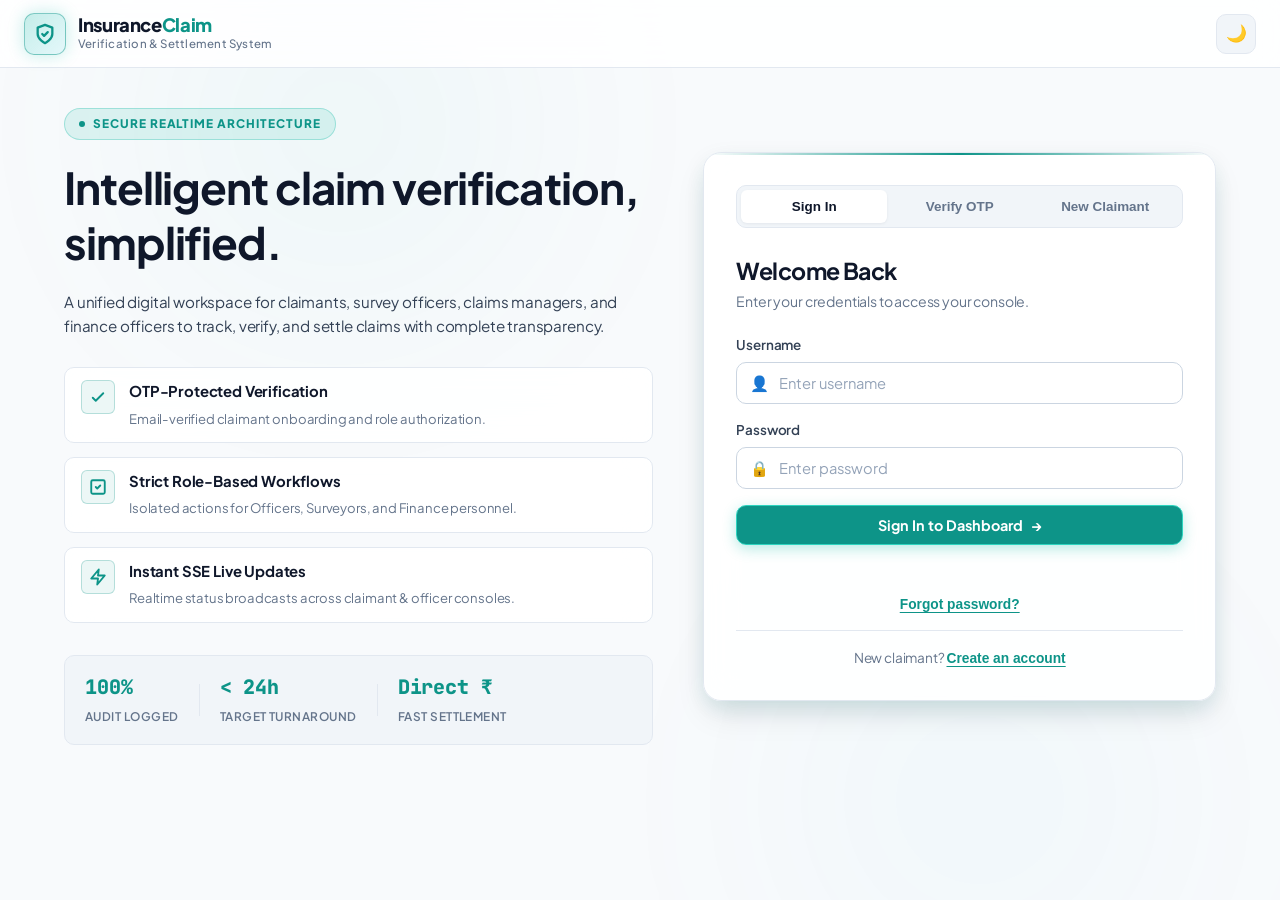
==== commit d4e7a051: "Updated" ====
--- a/InsuranceClaim/index.html
+++ b/InsuranceClaim/index.html
@@ -1,132 +1,482 @@
 <!DOCTYPE html>
-<html lang="en">
+<html lang="en" data-theme="dark">
 <head>
   <meta charset="UTF-8" />
   <meta name="viewport" content="width=device-width, initial-scale=1.0" />
-  <title>Insurance Claim Verification</title>
-  <link rel="stylesheet" href="style.css" />
+  <meta name="color-scheme" content="dark light" />
+  <title>Insurance Claim Verification System | Modern Real-Time Claim Operations</title>
+  
+  <!-- Modern Typography: Plus Jakarta Sans & JetBrains Mono -->
+  <link rel="preconnect" href="https://fonts.googleapis.com" />
+  <link rel="preconnect" href="https://fonts.gstatic.com" crossorigin />
+  <link href="https://fonts.googleapis.com/css2?family=JetBrains+Mono:wght@400;500;600&family=Plus+Jakarta+Sans:wght@300;400;500;600;700;800&display=swap" rel="stylesheet" />
+  
+  <link rel="stylesheet" href="style.css?v=20260927" />
+
+  <!-- Theme initialization to prevent Flash of Unstyled Content (FOUC) -->
+  <script>
+    (function () {
+      try {
+        const savedTheme = localStorage.getItem("claim_theme");
+        const systemPrefersDark = window.matchMedia("(prefers-color-scheme: dark)").matches;
+        const activeTheme = savedTheme ? savedTheme : (systemPrefersDark ? "dark" : "light");
+        document.documentElement.setAttribute("data-theme", activeTheme);
+        const metaTheme = document.querySelector('meta[name="color-scheme"]');
+        if (metaTheme) metaTheme.content = activeTheme === "dark" ? "dark light" : "light dark";
+      } catch (e) {}
+    })();
+  </script>
 </head>
 <body>
+
+<!-- Ambient Background Glow Accents -->
+<div class="ambient-glow glow-teal" aria-hidden="true"></div>
+<div class="ambient-glow glow-cyan" aria-hidden="true"></div>
+
+<!-- Global Top Header -->
 <header class="app-header">
   <div class="header-inner">
     <div class="brand-wrap">
-      <div class="brand-mark">✓</div>
-      <div><div class="brand">Insurance Claim</div><small>Verification System</small></div>
+      <div class="brand-mark">
+        <svg viewBox="0 0 24 24" width="22" height="22" fill="none" stroke="currentColor" stroke-width="2.5" stroke-linecap="round" stroke-linejoin="round">
+          <path d="M12 22s8-4 8-10V5l-8-3-8 3v7c0 6 8 10 8 10z"></path>
+          <path d="m9 12 2 2 4-4"></path>
+        </svg>
+      </div>
+      <div>
+        <div class="brand">Insurance<span class="brand-accent">Claim</span></div>
+        <small class="brand-sub">Verification &amp; Settlement System</small>
+      </div>
     </div>
-    <div id="liveBadge" class="live-badge hidden">● LIVE</div>
+    
+    <div class="header-controls">
+      <div id="liveBadge" class="live-badge hidden" title="Realtime SSE Synchronization Active">
+        <span class="pulse-dot"></span>
+        <span class="live-text">LIVE SYNC</span>
+      </div>
+
+      <button id="themeToggleBtn" class="theme-toggle-btn" type="button" aria-label="Toggle dark/light mode" title="Toggle theme">
+        <span class="theme-icon icon-sun">☀️</span>
+        <span class="theme-icon icon-moon">🌙</span>
+      </button>
+    </div>
   </div>
 </header>
 
-<main>
+<main class="app-main">
+  <!-- ================= AUTHENTICATION VIEW ================= -->
   <section id="authView" class="auth-shell">
     <div class="auth-intro">
-      <span class="eyebrow">SECURE ACCESS</span>
-      <h1>Your claim journey, kept simple.</h1>
-      <p>Sign in to track claims, submit documents and follow every verification step from one secure workspace.</p>
+      <div class="intro-badge">
+        <span class="badge-dot"></span>
+        <span>SECURE REALTIME ARCHITECTURE</span>
+      </div>
+      <h1>Intelligent claim verification, simplified.</h1>
+      <p>A unified digital workspace for claimants, survey officers, claims managers, and finance officers to track, verify, and settle claims with complete transparency.</p>
+      
       <div class="feature-list">
-        <div><span>✓</span><div><b>Email verification</b><small>OTP-based account activation</small></div></div>
-        <div><span>✓</span><div><b>Role-based access</b><small>Each role sees its permitted workflow</small></div></div>
-        <div><span>✓</span><div><b>Real-time updates</b><small>Claim status changes appear instantly</small></div></div>
+        <div class="feature-item">
+          <div class="feature-icon">
+            <svg viewBox="0 0 24 24" width="18" height="18" fill="none" stroke="currentColor" stroke-width="2.5" stroke-linecap="round" stroke-linejoin="round"><path d="m5 13 4 4L19 7"/></svg>
+          </div>
+          <div>
+            <b>OTP-Protected Verification</b>
+            <small>Email-verified claimant onboarding and role authorization.</small>
+          </div>
+        </div>
+        <div class="feature-item">
+          <div class="feature-icon">
+            <svg viewBox="0 0 24 24" width="18" height="18" fill="none" stroke="currentColor" stroke-width="2.5" stroke-linecap="round" stroke-linejoin="round"><rect width="18" height="18" x="3" y="3" rx="2"/><path d="m9 12 2 2 4-4"/></svg>
+          </div>
+          <div>
+            <b>Strict Role-Based Workflows</b>
+            <small>Isolated actions for Officers, Surveyors, and Finance personnel.</small>
+          </div>
+        </div>
+        <div class="feature-item">
+          <div class="feature-icon">
+            <svg viewBox="0 0 24 24" width="18" height="18" fill="none" stroke="currentColor" stroke-width="2.5" stroke-linecap="round" stroke-linejoin="round"><path d="M13 2 3 14h9l-1 8 10-12h-9l1-8z"/></svg>
+          </div>
+          <div>
+            <b>Instant SSE Live Updates</b>
+            <small>Realtime status broadcasts across claimant &amp; officer consoles.</small>
+          </div>
+        </div>
+      </div>
+
+      <div class="auth-stats-preview">
+        <div class="preview-stat">
+          <strong>100%</strong>
+          <span>Audit Logged</span>
+        </div>
+        <div class="preview-stat-divider"></div>
+        <div class="preview-stat">
+          <strong>&lt; 24h</strong>
+          <span>Target Turnaround</span>
+        </div>
+        <div class="preview-stat-divider"></div>
+        <div class="preview-stat">
+          <strong>Direct ₹</strong>
+          <span>Fast Settlement</span>
+        </div>
       </div>
     </div>
+
     <div class="auth-card">
-      <div class="auth-tabs">
-        <button class="tab active" data-view="loginPanel">Login</button>
-        <button class="tab" data-view="verifyPanel">Verify Email</button>
-        <button class="tab" data-view="registerPanel">Create Account</button>
-      </div>
-      <section id="loginPanel" class="auth-panel">
-        <h2>Welcome back</h2><p class="hint">Sign in using your verified account.</p>
-        <form id="loginForm"><label for="username">Username</label><input id="username" autocomplete="username" required /><label for="password">Password</label><input id="password" type="password" autocomplete="current-password" required /><button class="primary wide" type="submit">Login</button></form>
-        <p id="loginMessage" class="message"></p><div class="auth-links"><button type="button" class="link-button" data-view="forgotPanel">Forgot password?</button></div><div class="auth-note">New claimant? <button type="button" class="link-button" data-view="registerPanel">Create an account</button></div>
-      </section>
-      <section id="forgotPanel" class="auth-panel hidden">
-        <h2>Forgot password?</h2><p class="hint">Enter your registered email and we will send a password reset OTP.</p>
-        <form id="forgotForm"><label for="forgotEmail">Email</label><input id="forgotEmail" type="email" autocomplete="email" required /><button class="primary wide" type="submit">Send Reset OTP</button></form>
-        <p id="forgotMessage" class="message"></p><div class="auth-links"><button type="button" class="link-button" data-view="resetPasswordPanel">I have the OTP</button> · <button type="button" class="link-button" data-view="loginPanel">Back to Login</button></div>
-      </section>
-      <section id="resetPasswordPanel" class="auth-panel hidden">
-        <h2>Reset password</h2><p class="hint">Enter the OTP from your email and choose a new password.</p>
-        <form id="resetPasswordForm"><label for="resetEmail">Email</label><input id="resetEmail" type="email" autocomplete="email" required /><label for="resetOtp">6-digit OTP</label><input id="resetOtp" inputmode="numeric" maxlength="6" pattern="[0-9]{6}" placeholder="123456" required /><label for="resetNewPassword">New Password</label><input id="resetNewPassword" type="password" minlength="6" autocomplete="new-password" required /><label for="resetConfirmPassword">Confirm New Password</label><input id="resetConfirmPassword" type="password" minlength="6" autocomplete="new-password" required /><button class="primary wide" type="submit">Reset Password</button></form>
-        <p id="resetMessage" class="message"></p><div class="auth-links"><button type="button" class="link-button" data-view="forgotPanel">Request another OTP</button> · <button type="button" class="link-button" data-view="loginPanel">Back to Login</button></div>
-      </section>
-      <section id="verifyPanel" class="auth-panel hidden">
-        <h2>Verify your email</h2><p class="hint">Enter the OTP sent to your registered email address.</p>
-        <form id="verifyForm"><label for="otpUsername">Username</label><input id="otpUsername" autocomplete="username" required /><label for="otp">6-digit OTP</label><input id="otp" inputmode="numeric" maxlength="6" pattern="[0-9]{6}" placeholder="123456" required /><button class="primary wide" type="submit">Verify Email</button></form>
-        <div class="button-row"><button class="secondary" id="resendOtpBtn" type="button">Resend OTP</button></div><p id="otpMessage" class="message"></p>
-      </section>
-      <section id="registerPanel" class="auth-panel hidden">
-        <h2>Create claimant account</h2><p class="hint">Claimants can register themselves. Staff accounts are created by an administrator.</p>
-        <form id="registerForm"><label for="regFullName">Full Name</label><input id="regFullName" required /><label for="regEmail">Email</label><input id="regEmail" type="email" required /><label for="regUsername">Username</label><input id="regUsername" autocomplete="username" required /><label for="regPassword">Password</label><input id="regPassword" type="password" minlength="6" autocomplete="new-password" required /><button class="primary wide" type="submit">Create Claimant Account</button></form>
-        <p id="registerMessage" class="message"></p>
+      <div class="auth-tabs" role="tablist">
+        <button class="tab active" data-view="loginPanel" role="tab" aria-selected="true">Sign In</button>
+        <button class="tab" data-view="verifyPanel" role="tab" aria-selected="false">Verify OTP</button>
+        <button class="tab" data-view="registerPanel" role="tab" aria-selected="false">New Claimant</button>
+      </div>
+
+      <!-- Login Panel -->
+      <section id="loginPanel" class="auth-panel" role="tabpanel">
+        <div class="panel-header">
+          <h2>Welcome Back</h2>
+          <p class="hint">Enter your credentials to access your console.</p>
+        </div>
+        <form id="loginForm" autocomplete="on">
+          <div class="form-group">
+            <label for="username">Username</label>
+            <div class="input-wrap">
+              <span class="input-icon">👤</span>
+              <input id="username" placeholder="Enter username" autocomplete="username" required />
+            </div>
+          </div>
+          <div class="form-group">
+            <label for="password">Password</label>
+            <div class="input-wrap">
+              <span class="input-icon">🔒</span>
+              <input id="password" type="password" placeholder="Enter password" autocomplete="current-password" required />
+            </div>
+          </div>
+          <button class="btn btn-primary wide" type="submit">
+            <span>Sign In to Dashboard</span>
+            <span class="btn-arrow">→</span>
+          </button>
+        </form>
+        <p id="loginMessage" class="message" role="status"></p>
+        <div class="auth-links">
+          <button type="button" class="link-button" data-view="forgotPanel">Forgot password?</button>
+        </div>
+        <div class="auth-note">
+          New claimant? <button type="button" class="link-button" data-view="registerPanel">Create an account</button>
+        </div>
+      </section>
+
+      <!-- Forgot Password Panel -->
+      <section id="forgotPanel" class="auth-panel hidden" role="tabpanel">
+        <div class="panel-header">
+          <h2>Forgot Password</h2>
+          <p class="hint">Enter your registered email and we will dispatch a 6-digit reset OTP.</p>
+        </div>
+        <form id="forgotForm">
+          <div class="form-group">
+            <label for="forgotEmail">Email Address</label>
+            <div class="input-wrap">
+              <span class="input-icon">✉️</span>
+              <input id="forgotEmail" type="email" placeholder="name@example.com" autocomplete="email" required />
+            </div>
+          </div>
+          <button class="btn btn-primary wide" type="submit">
+            <span>Send Reset OTP</span>
+            <span class="btn-arrow">→</span>
+          </button>
+        </form>
+        <p id="forgotMessage" class="message" role="status"></p>
+        <div class="auth-links">
+          <button type="button" class="link-button" data-view="resetPasswordPanel">I already have an OTP</button>
+          <span class="link-sep">·</span>
+          <button type="button" class="link-button" data-view="loginPanel">Back to Login</button>
+        </div>
+      </section>
+
+      <!-- Reset Password Panel -->
+      <section id="resetPasswordPanel" class="auth-panel hidden" role="tabpanel">
+        <div class="panel-header">
+          <h2>Set New Password</h2>
+          <p class="hint">Enter the OTP received on your email and choose a strong password.</p>
+        </div>
+        <form id="resetPasswordForm">
+          <div class="form-group">
+            <label for="resetEmail">Email Address</label>
+            <div class="input-wrap">
+              <span class="input-icon">✉️</span>
+              <input id="resetEmail" type="email" autocomplete="email" placeholder="name@example.com" required />
+            </div>
+          </div>
+          <div class="form-group">
+            <label for="resetOtp">6-Digit OTP</label>
+            <div class="input-wrap">
+              <span class="input-icon">🔑</span>
+              <input id="resetOtp" inputmode="numeric" maxlength="6" pattern="[0-9]{6}" placeholder="123456" class="mono-input" required />
+            </div>
+          </div>
+          <div class="form-group">
+            <label for="resetNewPassword">New Password</label>
+            <div class="input-wrap">
+              <span class="input-icon">🔒</span>
+              <input id="resetNewPassword" type="password" minlength="6" autocomplete="new-password" placeholder="Min. 6 characters" required />
+            </div>
+          </div>
+          <div class="form-group">
+            <label for="resetConfirmPassword">Confirm New Password</label>
+            <div class="input-wrap">
+              <span class="input-icon">🔒</span>
+              <input id="resetConfirmPassword" type="password" minlength="6" autocomplete="new-password" placeholder="Repeat password" required />
+            </div>
+          </div>
+          <button class="btn btn-primary wide" type="submit">
+            <span>Reset Password</span>
+            <span class="btn-arrow">✓</span>
+          </button>
+        </form>
+        <p id="resetMessage" class="message" role="status"></p>
+        <div class="auth-links">
+          <button type="button" class="link-button" data-view="forgotPanel">Request another OTP</button>
+          <span class="link-sep">·</span>
+          <button type="button" class="link-button" data-view="loginPanel">Back to Login</button>
+        </div>
+      </section>
+
+      <!-- OTP Verification Panel -->
+      <section id="verifyPanel" class="auth-panel hidden" role="tabpanel">
+        <div class="panel-header">
+          <h2>Verify Account Email</h2>
+          <p class="hint">Enter the 6-digit confirmation code sent to your inbox.</p>
+        </div>
+        <form id="verifyForm">
+          <div class="form-group">
+            <label for="otpUsername">Username</label>
+            <div class="input-wrap">
+              <span class="input-icon">👤</span>
+              <input id="otpUsername" placeholder="Enter your username" autocomplete="username" required />
+            </div>
+          </div>
+          <div class="form-group">
+            <label for="otp">6-Digit OTP</label>
+            <div class="input-wrap">
+              <span class="input-icon">🔑</span>
+              <input id="otp" inputmode="numeric" maxlength="6" pattern="[0-9]{6}" placeholder="000000" class="mono-input" required />
+            </div>
+          </div>
+          <button class="btn btn-primary wide" type="submit">
+            <span>Verify &amp; Activate</span>
+            <span class="btn-arrow">→</span>
+          </button>
+        </form>
+        <div class="button-row">
+          <button class="btn btn-secondary" id="resendOtpBtn" type="button">Resend Code</button>
+        </div>
+        <p id="otpMessage" class="message" role="status"></p>
+        <div class="auth-links">
+          <button type="button" class="link-button" data-view="loginPanel">Back to Login</button>
+        </div>
+      </section>
+
+      <!-- Claimant Registration Panel -->
+      <section id="registerPanel" class="auth-panel hidden" role="tabpanel">
+        <div class="panel-header">
+          <h2>Create Claimant Account</h2>
+          <p class="hint">Claimants self-register. Staff accounts are provisioned by an Administrator.</p>
+        </div>
+        <form id="registerForm">
+          <div class="form-group">
+            <label for="regFullName">Full Name</label>
+            <div class="input-wrap">
+              <span class="input-icon">🪪</span>
+              <input id="regFullName" placeholder="e.g. John Doe" required />
+            </div>
+          </div>
+          <div class="form-group">
+            <label for="regEmail">Email Address</label>
+            <div class="input-wrap">
+              <span class="input-icon">✉️</span>
+              <input id="regEmail" type="email" placeholder="john@example.com" required />
+            </div>
+          </div>
+          <div class="form-group">
+            <label for="regUsername">Desired Username</label>
+            <div class="input-wrap">
+              <span class="input-icon">👤</span>
+              <input id="regUsername" autocomplete="username" placeholder="johndoe" required />
+            </div>
+          </div>
+          <div class="form-group">
+            <label for="regPassword">Password</label>
+            <div class="input-wrap">
+              <span class="input-icon">🔒</span>
+              <input id="regPassword" type="password" minlength="6" autocomplete="new-password" placeholder="At least 6 characters" required />
+            </div>
+          </div>
+          <button class="btn btn-primary wide" type="submit">
+            <span>Register &amp; Send Verification OTP</span>
+            <span class="btn-arrow">→</span>
+          </button>
+        </form>
+        <p id="registerMessage" class="message" role="status"></p>
+        <div class="auth-note">
+          Already registered? <button type="button" class="link-button" data-view="loginPanel">Sign in</button>
+        </div>
       </section>
     </div>
   </section>
 
+  <!-- ================= DASHBOARD VIEW ================= -->
   <section id="dashboardView" class="hidden dashboard-layout">
+    <!-- Sidebar -->
     <aside class="sidebar">
-      <div class="sidebar-brand"><div class="sidebar-shield">✓</div><div><b>Insurance Claim</b><small>Verification System</small></div></div>
-      <div class="sidebar-profile"><div class="avatar" id="avatarLetter">U</div><div><b id="sidebarName">User</b><small id="sidebarRole">Role</small></div></div>
-      <nav id="sideNav" class="side-nav"></nav>
-      <button class="logout-side" id="logoutBtn">↪ <span>Logout</span></button>
+      <div class="sidebar-brand">
+        <div class="sidebar-shield">
+          <svg viewBox="0 0 24 24" width="20" height="20" fill="none" stroke="currentColor" stroke-width="2.5" stroke-linecap="round" stroke-linejoin="round">
+            <path d="M12 22s8-4 8-10V5l-8-3-8 3v7c0 6 8 10 8 10z"></path>
+            <path d="m9 12 2 2 4-4"></path>
+          </svg>
+        </div>
+        <div>
+          <b>Insurance<span class="brand-accent">Claim</span></b>
+          <small>Verification Engine</small>
+        </div>
+      </div>
+
+      <div class="sidebar-profile">
+        <div class="avatar" id="avatarLetter">U</div>
+        <div class="profile-info">
+          <b id="sidebarName">User</b>
+          <span class="sidebar-role-badge" id="sidebarRole">Role</span>
+        </div>
+      </div>
+
+      <nav id="sideNav" class="side-nav" aria-label="Main Navigation"></nav>
+
+      <div class="sidebar-bottom">
+        <button class="logout-side" id="logoutBtn" type="button" title="Sign out of console">
+          <span class="logout-icon">↪</span>
+          <span>Sign Out</span>
+        </button>
+      </div>
     </aside>
 
+    <!-- Main Content Area -->
     <section class="dashboard-main">
       <div class="dashboard-top">
-        <div><span class="eyebrow">MY WORKSPACE</span><h2 id="dashboardHeading">Dashboard</h2><p id="userInfo"></p></div>
-        <div class="top-actions"><span id="roleBadge" class="role-badge">USER</span><button class="secondary mobile-logout" id="mobileLogoutBtn">Logout</button></div>
-      </div>
-
+        <div class="heading-group">
+          <span class="eyebrow">CONSOLE WORKSPACE</span>
+          <h2 id="dashboardHeading">Dashboard</h2>
+          <p id="userInfo" class="user-meta-line"></p>
+        </div>
+        <div class="top-actions">
+          <span id="roleBadge" class="role-badge">USER</span>
+          <button class="btn btn-secondary mobile-logout" id="mobileLogoutBtn" type="button">Logout</button>
+        </div>
+      </div>
+
+      <!-- KPI Metrics Strip -->
       <div class="kpi-grid">
-        <div class="kpi-card">
-          <div class="kpi-head"><span>Total Claims</span><span class="kpi-icon">Σ</span></div>
+        <div class="kpi-card" tabindex="0">
+          <div class="kpi-head">
+            <span>Total Claims</span>
+            <span class="kpi-icon kpi-teal">
+              <svg viewBox="0 0 24 24" width="18" height="18" fill="none" stroke="currentColor" stroke-width="2"><path d="M14 2H6a2 2 0 0 0-2 2v16a2 2 0 0 0 2 2h12a2 2 0 0 0 2-2V8z"/><polyline points="14 2 14 8 20 8"/></svg>
+            </span>
+          </div>
           <div class="kpi-value" id="statTotal">0</div>
-          <div class="kpi-sub">Registered claims</div>
-        </div>
-        <div class="kpi-card">
-          <div class="kpi-head"><span>Under Review</span><span class="kpi-icon kpi-amber">⏳</span></div>
+          <div class="kpi-sub">Registered across portfolio</div>
+        </div>
+
+        <div class="kpi-card" tabindex="0">
+          <div class="kpi-head">
+            <span>Under Review</span>
+            <span class="kpi-icon kpi-amber">
+              <svg viewBox="0 0 24 24" width="18" height="18" fill="none" stroke="currentColor" stroke-width="2"><circle cx="12" cy="12" r="10"/><polyline points="12 6 12 12 16 14"/></svg>
+            </span>
+          </div>
           <div class="kpi-value text-amber" id="statPending">0</div>
-          <div class="kpi-sub">Verification &amp; Survey</div>
-        </div>
-        <div class="kpi-card">
-          <div class="kpi-head"><span>Approved</span><span class="kpi-icon kpi-blue">✓</span></div>
-          <div class="kpi-value text-blue" id="statApproved">0</div>
-          <div class="kpi-sub">Ready for settlement</div>
-        </div>
-        <div class="kpi-card">
-          <div class="kpi-head"><span>Settled Amount</span><span class="kpi-icon kpi-emerald">₹</span></div>
-          <div class="kpi-value text-emerald" id="statSettled">₹0</div>
-          <div class="kpi-sub">Disbursed to claimants</div>
-        </div>
-      </div>
-
+          <div class="kpi-sub">Awaiting Officer/Survey action</div>
+        </div>
+
+        <div class="kpi-card" tabindex="0">
+          <div class="kpi-head">
+            <span>Approved</span>
+            <span class="kpi-icon kpi-cyan">
+              <svg viewBox="0 0 24 24" width="18" height="18" fill="none" stroke="currentColor" stroke-width="2"><path d="M22 11.08V12a10 10 0 1 1-5.93-9.14"/><polyline points="22 4 12 14.01 9 11.01"/></svg>
+            </span>
+          </div>
+          <div class="kpi-value text-cyan" id="statApproved">0</div>
+          <div class="kpi-sub">Ready for settlement payout</div>
+        </div>
+
+        <div class="kpi-card" tabindex="0">
+          <div class="kpi-head">
+            <span>Disbursed Amount</span>
+            <span class="kpi-icon kpi-emerald">₹</span>
+          </div>
+          <div class="kpi-value text-emerald mono-value" id="statSettled">₹0</div>
+          <div class="kpi-sub">Total settled to claimants</div>
+        </div>
+      </div>
+
+      <!-- ================= VIEW: OVERVIEW ================= -->
       <section id="view-overview" class="dash-view">
         <div class="dashboard-welcome">
-          <div><span class="eyebrow">WELCOME BACK</span><h3 id="welcomeTitle">Welcome</h3><p id="welcomeText">Your claim journey is ready.</p></div>
+          <div class="welcome-text-wrap">
+            <span class="eyebrow">WELCOME BACK</span>
+            <h3 id="welcomeTitle">Welcome</h3>
+            <p id="welcomeText">Your claim journey is ready.</p>
+          </div>
+          <div class="welcome-quick-badge">
+            <span class="badge-dot pulse-teal"></span>
+            <span>All systems nominal</span>
+          </div>
         </div>
 
         <div class="overview-focus">
           <article class="current-claim-card">
-            <div class="section-head-line"><div><span class="eyebrow">CURRENT CLAIM</span><h3 id="currentClaimTitle">No active claim</h3></div><span id="currentClaimStatus" class="status status-muted">—</span></div>
+            <div class="section-head-line">
+              <div>
+                <span class="eyebrow">HIGHLIGHTED CLAIM</span>
+                <h3 id="currentClaimTitle" class="mono-title">No active claim</h3>
+              </div>
+              <span id="currentClaimStatus" class="status status-muted">—</span>
+            </div>
+
             <div class="claim-focus-body">
               <div class="claim-facts">
-                <div><span>Policy</span><strong id="currentPolicy">—</strong></div>
-                <div><span>Claim amount</span><strong id="currentAmount">—</strong></div>
-                <div><span>Incident</span><strong id="currentIncident">—</strong></div>
-                <button id="currentClaimButton" class="primary" type="button">View Claims →</button>
-              </div>
+                <div class="fact-box">
+                  <span class="fact-label">Policy Number</span>
+                  <strong id="currentPolicy" class="mono-value">—</strong>
+                </div>
+                <div class="fact-box">
+                  <span class="fact-label">Claim Amount</span>
+                  <strong id="currentAmount" class="mono-value fact-highlight">—</strong>
+                </div>
+                <div class="fact-box">
+                  <span class="fact-label">Incident Type</span>
+                  <strong id="currentIncident">—</strong>
+                </div>
+                <button id="currentClaimButton" class="btn btn-primary" type="button">
+                  <span>View Claims</span>
+                  <span class="btn-arrow">→</span>
+                </button>
+              </div>
+
               <div class="journey-wrap">
-                <div class="journey-line"></div>
+                <div class="journey-header-label">Workflow Progress Pipeline</div>
                 <div id="claimJourney" class="claim-journey"></div>
-                <div class="journey-caption"><span id="journeyCurrentText">No claim selected</span><span id="journeyNextText"></span></div>
+                <div class="journey-caption">
+                  <span id="journeyCurrentText">No claim selected</span>
+                  <span id="journeyNextText"></span>
+                </div>
               </div>
             </div>
           </article>
 
           <aside class="dashboard-side-card">
-            <div class="mini-icon">✦</div>
-            <span class="eyebrow">AT A GLANCE</span>
-            <strong id="glanceCount">0 claims</strong>
+            <div class="side-card-top">
+              <div class="mini-icon">✦</div>
+              <span class="eyebrow">PORTFOLIO ACTIVITY</span>
+            </div>
+            <strong id="glanceCount" class="glance-counter">0 claims</strong>
             <p id="glanceText">Your latest claim updates will appear here.</p>
             <div id="recentUpdate" class="recent-update">No recent update.</div>
           </aside>
@@ -134,39 +484,326 @@
 
         <div class="dashboard-bottom">
           <div class="panel quick-panel">
-            <div class="panel-head"><div><h3>Quick Actions</h3><p>Only what you need right now</p></div></div>
+            <div class="panel-head">
+              <div>
+                <h3>Role Fast Actions</h3>
+                <p>One-click shortcuts tailored to your credentials</p>
+              </div>
+            </div>
             <div id="quickActions" class="quick-grid"></div>
           </div>
+
           <div class="panel reassurance-panel">
-            <span class="eyebrow">CLAIM JOURNEY</span>
-            <h3>Simple. Clear. Trackable.</h3>
-            <p>Your claim moves through each stage with every action recorded in the system.</p>
-            <div class="tiny-journey"><span>Submit</span><i></i><span>Verify</span><i></i><span>Survey</span><i></i><span>Approve</span><i></i><span>Settle</span></div>
-          </div>
-        </div>
-      </section>
-
+            <div class="reassurance-glow"></div>
+            <span class="eyebrow">STANDARDIZED TIMELINE</span>
+            <h3>Simple. Transparent. Auditable.</h3>
+            <p>Every transition is cryptographically logged with actor IDs, timestamps, and settlement audit trails.</p>
+            <div class="tiny-journey">
+              <span>Submit</span><i></i>
+              <span>Verify</span><i></i>
+              <span>Survey</span><i></i>
+              <span>Approve</span><i></i>
+              <span>Settle</span>
+            </div>
+          </div>
+        </div>
+      </section>
+
+      <!-- ================= VIEW: USERS (ADMIN ONLY) ================= -->
       <section id="view-users" class="dash-view hidden">
-        <div class="page-heading"><div><span class="eyebrow">ADMINISTRATION</span><h2>User Management</h2><p>Create and manage authorized staff accounts.</p></div><button class="secondary" id="refreshUsersBtn">Refresh</button></div>
-        <div class="card"><div class="section-heading"><div><h3>Create Staff Account</h3><p class="hint">Staff cannot self-register. Choose their role and send an OTP to their email.</p></div></div>
-          <form id="userForm"><div class="grid2"><div><label>Full Name</label><input id="newFullName" required /></div><div><label>Email</label><input id="newEmail" type="email" required /></div><div><label>Username</label><input id="newUsername" required /></div><div><label>Temporary Password</label><input id="newPassword" type="password" minlength="6" required /></div></div><label>Staff Role</label><select id="newRole" required><option value="CLAIM_OFFICER">Claim Officer</option><option value="SURVEYOR">Surveyor</option><option value="FINANCE_OFFICER">Finance Officer</option></select><button type="submit">Create Staff Account &amp; Send OTP</button><span id="userMessage" class="message"></span></form>
-        </div>
-        <div class="card"><div class="section-heading"><div><h3>Accounts</h3><p class="hint">Activate or deactivate staff access.</p></div></div><div id="usersList" class="users-list"></div></div>
-      </section>
-
-      <section id="view-password" class="dash-view hidden"><div class="page-heading"><div><span class="eyebrow">ACCOUNT SECURITY</span><h2>Change Password</h2><p>Update the password for your current account.</p></div></div><div class="card form-card password-card"><form id="changePasswordForm"><label for="currentPassword">Current Password</label><input id="currentPassword" type="password" autocomplete="current-password" required /><label for="newPasswordChange">New Password</label><input id="newPasswordChange" type="password" minlength="6" autocomplete="new-password" required /><label for="confirmPasswordChange">Confirm New Password</label><input id="confirmPasswordChange" type="password" minlength="6" autocomplete="new-password" required /><button type="submit">Change Password</button><span id="changePasswordMessage" class="message"></span></form></div></section>
-
-      <section id="view-claim" class="dash-view hidden"><div class="page-heading"><div><span class="eyebrow">CLAIMANT</span><h2>Submit New Claim</h2><p>Provide policy details and one supporting document.</p></div></div><div class="card form-card"><form id="claimForm"><div class="grid2"><div><label>Policy Number</label><input id="policyNumber" required placeholder="POL-5001" /></div><div><label>Claim Amount (₹)</label><input id="amount" type="number" min="1" step="0.01" required placeholder="150000" /></div></div><label>Description</label><textarea id="description" required placeholder="Describe the claim"></textarea><label>Supporting Document</label><input id="document" type="file" required accept=".pdf,.png,.jpg,.jpeg,.doc,.docx" /><button type="submit">Submit Claim</button><span id="submitMessage" class="message"></span></form></div></section>
-
-      <section id="view-claims" class="dash-view hidden"><div class="page-heading"><div><span class="eyebrow">WORKFLOW</span><h2 id="claimsTitle">Claims</h2><p id="claimsHint">Track current state, actions and workflow history.</p></div><button class="secondary" id="refreshBtn">Refresh</button></div><div id="claimsList" class="claims-list"></div></section>
+        <div class="page-heading">
+          <div>
+            <span class="eyebrow">ADMINISTRATION CONSOLE</span>
+            <h2>Staff Access Control</h2>
+            <p>Provision and govern authorized staff accounts across Claim Officers, Surveyors, and Finance Officers.</p>
+          </div>
+          <button class="btn btn-secondary" id="refreshUsersBtn" type="button">
+            <span>Refresh Staff</span>
+            <span class="btn-icon">↻</span>
+          </button>
+        </div>
+
+        <div class="card form-card">
+          <div class="section-heading">
+            <div>
+              <h3>Provision New Staff Account</h3>
+              <p class="hint">Staff accounts cannot self-register. An activation OTP is sent immediately to the staff member's email.</p>
+            </div>
+          </div>
+          <form id="userForm">
+            <div class="grid2">
+              <div class="form-group">
+                <label for="newFullName">Staff Full Name</label>
+                <div class="input-wrap">
+                  <span class="input-icon">🪪</span>
+                  <input id="newFullName" placeholder="e.g. Ramesh Kumar" required />
+                </div>
+              </div>
+              <div class="form-group">
+                <label for="newEmail">Corporate Email</label>
+                <div class="input-wrap">
+                  <span class="input-icon">✉️</span>
+                  <input id="newEmail" type="email" placeholder="ramesh@insurance.com" required />
+                </div>
+              </div>
+              <div class="form-group">
+                <label for="newUsername">Portal Username</label>
+                <div class="input-wrap">
+                  <span class="input-icon">👤</span>
+                  <input id="newUsername" placeholder="ramesh_officer" required />
+                </div>
+              </div>
+              <div class="form-group">
+                <label for="newPassword">Temporary Password</label>
+                <div class="input-wrap">
+                  <span class="input-icon">🔒</span>
+                  <input id="newPassword" type="password" minlength="6" placeholder="Min 6 characters" required />
+                </div>
+              </div>
+            </div>
+            <div class="form-group">
+              <label for="newRole">Operational Role Assignment</label>
+              <select id="newRole" required>
+                <option value="CLAIM_OFFICER">Claim Officer (Verification &amp; Fraud Review)</option>
+                <option value="SURVEYOR">Surveyor (Loss Assessment &amp; Inspection)</option>
+                <option value="FINANCE_OFFICER">Finance Officer (Settlement &amp; Disbursal)</option>
+              </select>
+            </div>
+            <button class="btn btn-primary" type="submit">
+              <span>Create Staff Account &amp; Send OTP</span>
+              <span class="btn-arrow">→</span>
+            </button>
+            <span id="userMessage" class="message" role="status"></span>
+          </form>
+        </div>
+
+        <div class="card">
+          <div class="section-heading">
+            <div>
+              <h3>Authorized Staff Directory</h3>
+              <p class="hint">Active personnel can process assigned steps; deactivated accounts cannot sign in.</p>
+            </div>
+          </div>
+          <div id="usersList" class="users-list"></div>
+        </div>
+      </section>
+
+      <!-- ================= VIEW: CHANGE PASSWORD ================= -->
+      <section id="view-password" class="dash-view hidden">
+        <div class="page-heading">
+          <div>
+            <span class="eyebrow">ACCOUNT INTEGRITY</span>
+            <h2>Change Password</h2>
+            <p>Update your authentication password to ensure session security.</p>
+          </div>
+        </div>
+        <div class="card form-card password-card">
+          <form id="changePasswordForm">
+            <div class="form-group">
+              <label for="currentPassword">Current Password</label>
+              <div class="input-wrap">
+                <span class="input-icon">🔒</span>
+                <input id="currentPassword" type="password" autocomplete="current-password" placeholder="Enter current password" required />
+              </div>
+            </div>
+            <div class="form-group">
+              <label for="newPasswordChange">New Password</label>
+              <div class="input-wrap">
+                <span class="input-icon">🔑</span>
+                <input id="newPasswordChange" type="password" minlength="6" autocomplete="new-password" placeholder="Choose a strong password" required />
+              </div>
+            </div>
+            <div class="form-group">
+              <label for="confirmPasswordChange">Confirm New Password</label>
+              <div class="input-wrap">
+                <span class="input-icon">🔑</span>
+                <input id="confirmPasswordChange" type="password" minlength="6" autocomplete="new-password" placeholder="Retype new password" required />
+              </div>
+            </div>
+            <button class="btn btn-primary" type="submit">
+              <span>Update Password</span>
+              <span class="btn-arrow">✓</span>
+            </button>
+            <span id="changePasswordMessage" class="message" role="status"></span>
+          </form>
+        </div>
+      </section>
+
+      <!-- ================= VIEW: SUBMIT CLAIM (CLAIMANT ONLY) ================= -->
+      <section id="view-claim" class="dash-view hidden">
+        <div class="page-heading">
+          <div>
+            <span class="eyebrow">CLAIM INTAKE</span>
+            <h2>Submit New Claim</h2>
+            <p>Provide verified policy details, financial loss estimate, and upload supporting proof.</p>
+          </div>
+        </div>
+        <div class="card form-card">
+          <form id="claimForm">
+            <div class="grid2">
+              <div class="form-group">
+                <label for="policyNumber">Policy Number</label>
+                <div class="input-wrap">
+                  <span class="input-icon">📜</span>
+                  <input id="policyNumber" required placeholder="POL-5001" class="mono-input" />
+                </div>
+              </div>
+              <div class="form-group">
+                <label for="amount">Estimated Claim Amount (₹)</label>
+                <div class="input-wrap">
+                  <span class="input-icon">₹</span>
+                  <input id="amount" type="number" min="1" step="0.01" required placeholder="150000" class="mono-input" />
+                </div>
+              </div>
+            </div>
+            <div class="form-group">
+              <label for="description">Incident Summary &amp; Loss Details</label>
+              <textarea id="description" rows="4" required placeholder="Describe the incident date, damages observed, and underlying cause..."></textarea>
+            </div>
+            <div class="form-group">
+              <label for="document">Supporting Document (Bills, Photos, Survey Reports)</label>
+              <div class="file-upload-zone" id="fileUploadZone">
+                <div class="file-zone-icon">📁</div>
+                <div class="file-zone-text">
+                  <span class="file-zone-prompt"><b>Click to browse</b> or drag and drop</span>
+                  <small>PDF, PNG, JPG, JPEG, DOC, DOCX up to 10MB</small>
+                </div>
+                <input id="document" type="file" required accept=".pdf,.png,.jpg,.jpeg,.doc,.docx" />
+                <div id="fileSelectedBadge" class="file-selected-badge hidden">
+                  <span class="doc-icon">📄</span>
+                  <span id="selectedFileName">No file selected</span>
+                </div>
+              </div>
+            </div>
+            <button class="btn btn-primary" type="submit">
+              <span>Submit Claim for Review</span>
+              <span class="btn-arrow">→</span>
+            </button>
+            <span id="submitMessage" class="message" role="status"></span>
+          </form>
+        </div>
+      </section>
+
+      <!-- ================= VIEW: CLAIMS LIST ================= -->
+      <section id="view-claims" class="dash-view hidden">
+        <div class="page-heading">
+          <div>
+            <span class="eyebrow">CLAIMS REGISTRY</span>
+            <h2 id="claimsTitle">Claims</h2>
+            <p id="claimsHint">Track current state, actions, and workflow history.</p>
+          </div>
+          <button class="btn btn-secondary" id="refreshBtn" type="button">
+            <span>Refresh Claims</span>
+            <span class="btn-icon">↻</span>
+          </button>
+        </div>
+
+        <!-- Claims Search & Filter Bar -->
+        <div class="claims-toolbar">
+          <div class="search-box">
+            <span class="search-icon">🔍</span>
+            <input id="claimSearchInput" type="text" placeholder="Search by claim ID, policy, claimant, description..." aria-label="Search claims" />
+            <button id="clearSearchBtn" class="clear-search-btn hidden" type="button" aria-label="Clear search">✕</button>
+          </div>
+          <div class="filter-group" id="claimFilterGroup">
+            <button class="filter-chip active" data-filter="ALL" type="button">All Claims</button>
+            <button class="filter-chip" data-filter="PENDING" type="button">Under Review</button>
+            <button class="filter-chip" data-filter="APPROVED" type="button">Approved</button>
+            <button class="filter-chip" data-filter="SETTLED" type="button">Settled</button>
+            <button class="filter-chip" data-filter="REJECTED" type="button">Rejected / Fraud</button>
+          </div>
+        </div>
+
+        <div class="claims-list-counter" id="claimsCountBar">Showing all claims</div>
+
+        <div id="claimsList" class="claims-list"></div>
+      </section>
     </section>
   </section>
 </main>
 
-<div id="actionModal" class="action-modal hidden" role="dialog" aria-modal="true" aria-labelledby="actionModalTitle"><div class="action-modal-card"><div class="modal-icon">!</div><div class="modal-content"><span class="eyebrow">CONFIRM ACTION</span><h3 id="actionModalTitle">Confirm</h3><p id="actionModalClaim" class="modal-claim"></p><p id="actionModalMessage" class="modal-message"></p>
-  <div id="settlementFields" class="settlement-fields hidden"><div class="settlement-heading">Payment Settlement</div><div class="settlement-grid"><div><label for="paymentMethod">Payment Method</label><select id="paymentMethod"><option value="">Select payment method</option><option value="BANK_TRANSFER">Bank Transfer</option><option value="UPI">UPI</option><option value="CHEQUE">Cheque</option></select></div><div><label for="settlementAmount">Settlement Amount (₹)</label><input id="settlementAmount" type="number" min="0.01" step="0.01" /></div></div><label for="transactionReference">Transaction / Reference Number</label><input id="transactionReference" maxlength="120" placeholder="Enter transaction or reference number" /><p class="settlement-hint">The settlement date and finance officer are recorded automatically in the claim history.</p></div>
-  <label for="actionModalNote">Optional note</label><textarea id="actionModalNote" rows="3" placeholder="Add a note for the audit history (optional)"></textarea><div class="modal-actions"><button type="button" class="secondary" id="actionCancelBtn">Cancel</button><button type="button" class="modal-confirm primary" id="actionConfirmBtn">Confirm</button></div></div></div></div>
-<div id="toast" class="toast hidden"></div>
-<script src="script.js?v=20260923"></script>
+<!-- ================= ACTION CONFIRMATION MODAL ================= -->
+<div id="actionModal" class="action-modal hidden" role="dialog" aria-modal="true" aria-labelledby="actionModalTitle">
+  <div class="action-modal-backdrop"></div>
+  <div class="action-modal-card">
+    <div class="modal-icon" id="actionModalIcon">!</div>
+    <div class="modal-content">
+      <span class="eyebrow">CONFIRM WORKFLOW ACTION</span>
+      <h3 id="actionModalTitle">Confirm</h3>
+      <p id="actionModalClaim" class="modal-claim mono-text"></p>
+      <p id="actionModalMessage" class="modal-message"></p>
+
+      <div id="settlementFields" class="settlement-fields hidden">
+        <div class="settlement-heading">
+          <span class="settle-badge">FINANCE</span>
+          <span>Payment Settlement Execution</span>
+        </div>
+        <div class="settlement-grid">
+          <div class="form-group">
+            <label for="paymentMethod">Payment Method</label>
+            <select id="paymentMethod">
+              <option value="">Select payment method</option>
+              <option value="BANK_TRANSFER">Bank Transfer (NEFT/RTGS/IMPS)</option>
+              <option value="UPI">Instant UPI</option>
+              <option value="CHEQUE">Corporate Cheque</option>
+            </select>
+          </div>
+          <div class="form-group">
+            <label for="settlementAmount">Settlement Amount (₹)</label>
+            <input id="settlementAmount" type="number" min="0.01" step="0.01" class="mono-input" />
+          </div>
+        </div>
+        <div class="form-group">
+          <label for="transactionReference">Transaction / UTR Reference</label>
+          <input id="transactionReference" maxlength="120" placeholder="e.g. UTR-20260927-48200192" class="mono-input" />
+        </div>
+        <p class="settlement-hint">Settlement date and finance officer credentials will be logged directly to the audit stream.</p>
+      </div>
+
+      <div class="form-group">
+        <label for="actionModalNote">Optional Audit Note</label>
+        <textarea id="actionModalNote" rows="3" placeholder="Add an optional comment for the claim audit ledger..."></textarea>
+      </div>
+
+      <div class="modal-actions">
+        <button type="button" class="btn btn-secondary" id="actionCancelBtn">Cancel</button>
+        <button type="button" class="btn modal-confirm btn-primary" id="actionConfirmBtn">Confirm</button>
+      </div>
+    </div>
+  </div>
+</div>
+
+<!-- ================= INLINE DOCUMENT PREVIEW MODAL ================= -->
+<div id="docPreviewModal" class="doc-modal hidden" role="dialog" aria-modal="true" aria-labelledby="docPreviewTitle">
+  <div class="doc-modal-backdrop" id="docModalBackdrop"></div>
+  <div class="doc-modal-card">
+    <div class="doc-modal-header">
+      <div class="doc-modal-title-group">
+        <div class="doc-modal-icon">📄</div>
+        <div>
+          <h3 id="docPreviewTitle">Document Preview</h3>
+          <p id="docPreviewMeta" class="doc-modal-sub">Loading file details...</p>
+        </div>
+      </div>
+      <div class="doc-modal-actions">
+        <a id="docPreviewDownloadBtn" class="btn btn-secondary btn-sm" href="#" download>Download ⤓</a>
+        <a id="docPreviewNewTabBtn" class="btn btn-secondary btn-sm" href="#" target="_blank" rel="noopener">Open Tab ↗</a>
+        <button id="docPreviewCloseBtn" class="modal-close-btn" type="button" aria-label="Close document preview">✕</button>
+      </div>
+    </div>
+    <div id="docPreviewContent" class="doc-modal-body">
+      <div class="doc-loading-spinner">Loading document...</div>
+    </div>
+  </div>
+</div>
+
+<!-- Toast Floating Notification -->
+<div id="toast" class="toast hidden" role="alert" aria-live="polite">
+  <span id="toastIcon" class="toast-icon">✓</span>
+  <span id="toastMessage"></span>
+</div>
+
+<script src="api-config.js?v=20260927"></script>
+<script src="script.js?v=20260927"></script>
 </body>
 </html>
--- a/InsuranceClaim/style.css
+++ b/InsuranceClaim/style.css
@@ -1,101 +1,270 @@
 /* =========================================================
-   CLEAN MINIMALIST LIGHT THEME (LINEAR / APPLE STYLE)
-   Insurance Claim Verification System
+   MODERN FINTECH TEAL & SLATE DESIGN SYSTEM
+   Insurance Claim Verification & Settlement System
    ========================================================= */
 
+@charset "UTF-8";
+
+/* Design Tokens & CSS Variables */
 :root {
-  --font: -apple-system, BlinkMacSystemFont, "Segoe UI", Roboto, "Inter", Helvetica, Arial, sans-serif;
-  --bg: #f8fafc;
-  --card-bg: #ffffff;
-  --card-sub: #f1f5f9;
-  --border: #e2e8f0;
-  --border-subtle: #cbd5e1;
-  --border-focus: #2563eb;
+  --font-sans: "Plus Jakarta Sans", -apple-system, BlinkMacSystemFont, "Segoe UI", Roboto, sans-serif;
+  --font-mono: "JetBrains Mono", ui-monospace, SFMono-Regular, Menlo, Monaco, Consolas, monospace;
+
+  /* Default Dark Fintech Palette (Obsidian Slate + Electric Teal) */
+  --bg-base: #070a13;
+  --bg-surface: #0f172a;
+  --bg-card: rgba(15, 23, 42, 0.78);
+  --bg-card-hover: rgba(22, 32, 56, 0.85);
+  --bg-card-sub: rgba(30, 41, 59, 0.6);
+  --bg-elevated: #1e293b;
+  --bg-input: rgba(11, 17, 32, 0.85);
+
+  --border-subtle: rgba(255, 255, 255, 0.08);
+  --border-medium: rgba(255, 255, 255, 0.14);
+  --border-strong: rgba(20, 184, 166, 0.35);
+  --border-focus: #14b8a6;
+
+  --text-main: #f8fafc;
+  --text-body: #cbd5e1;
+  --text-muted: #94a3b8;
+  --text-subtle: #64748b;
+
+  /* Primary Brand: Teal & Cyan */
+  --teal-50: #f0fdfa;
+  --teal-400: #2dd4bf;
+  --teal-500: #14b8a6;
+  --teal-600: #0d9488;
+  --teal-700: #0f766e;
   
+  --primary: #14b8a6;
+  --primary-hover: #2dd4bf;
+  --primary-active: #0d9488;
+  --primary-light: rgba(20, 184, 166, 0.14);
+  --primary-border: rgba(20, 184, 166, 0.3);
+  --primary-glow: 0 0 24px rgba(20, 184, 166, 0.35);
+
+  /* Functional Status Accents */
+  --emerald: #10b981;
+  --emerald-light: rgba(16, 185, 129, 0.15);
+  --emerald-border: rgba(16, 185, 129, 0.35);
+
+  --amber: #f59e0b;
+  --amber-light: rgba(245, 158, 11, 0.15);
+  --amber-border: rgba(245, 158, 11, 0.35);
+
+  --cyan: #06b6d4;
+  --cyan-light: rgba(6, 182, 212, 0.15);
+  --cyan-border: rgba(6, 182, 212, 0.35);
+
+  --indigo: #8b5cf6;
+  --indigo-light: rgba(139, 92, 246, 0.15);
+  --indigo-border: rgba(139, 92, 246, 0.35);
+
+  --rose: #f43f5e;
+  --rose-hover: #e11d48;
+  --rose-light: rgba(244, 63, 94, 0.15);
+  --rose-border: rgba(244, 63, 94, 0.35);
+
+  --purple: #d946ef;
+  --purple-light: rgba(217, 70, 239, 0.15);
+  --purple-border: rgba(217, 70, 239, 0.35);
+
+  /* Shadows & Glassmorphic Depths */
+  --shadow-sm: 0 2px 6px rgba(0, 0, 0, 0.25);
+  --shadow-md: 0 8px 24px -4px rgba(0, 0, 0, 0.35);
+  --shadow-lg: 0 20px 40px -8px rgba(0, 0, 0, 0.5);
+  --shadow-card: 0 4px 20px -2px rgba(0, 0, 0, 0.3), inset 0 1px 0 rgba(255, 255, 255, 0.08);
+  --shadow-glow: 0 0 35px -5px rgba(20, 184, 166, 0.2);
+
+  --radius-xs: 6px;
+  --radius-sm: 10px;
+  --radius-md: 14px;
+  --radius-lg: 18px;
+  --radius-xl: 24px;
+  --radius-full: 9999px;
+
+  --header-height: 68px;
+  --sidebar-width: 270px;
+  --transition-fast: 0.16s ease;
+  --transition-normal: 0.25s cubic-bezier(0.16, 1, 0.3, 1);
+  --backdrop-blur: blur(16px);
+}
+
+/* Light Theme Tokens */
+[data-theme="light"] {
+  --bg-base: #f8fafc;
+  --bg-surface: #ffffff;
+  --bg-card: rgba(255, 255, 255, 0.88);
+  --bg-card-hover: rgba(255, 255, 255, 0.98);
+  --bg-card-sub: #f1f5f9;
+  --bg-elevated: #ffffff;
+  --bg-input: #ffffff;
+
+  --border-subtle: #e2e8f0;
+  --border-medium: #cbd5e1;
+  --border-strong: rgba(13, 148, 136, 0.45);
+  --border-focus: #0d9488;
+
   --text-main: #0f172a;
   --text-body: #334155;
   --text-muted: #64748b;
   --text-subtle: #94a3b8;
-  
-  --primary: #2563eb;
-  --primary-hover: #1d4ed8;
-  --primary-light: #eff6ff;
-  --primary-border: #bfdbfe;
-
-  --success: #059669;
-  --success-hover: #047857;
-  --success-light: #ecfdf5;
-  --success-border: #a7f3d0;
-
-  --warning: #d97706;
-  --warning-light: #fffbeb;
-  --warning-border: #fde68a;
-
-  --danger: #dc2626;
-  --danger-hover: #b91c1c;
-  --danger-light: #fef2f2;
-  --danger-border: #fecaca;
-
-  --purple: #7c3aed;
-  --purple-light: #f5f3ff;
-  --purple-border: #ddd6fe;
-
-  --shadow-sm: 0 1px 2px 0 rgba(0, 0, 0, 0.04);
-  --shadow: 0 1px 3px 0 rgba(0, 0, 0, 0.05), 0 10px 25px -5px rgba(0, 0, 0, 0.04);
-  --shadow-md: 0 4px 6px -1px rgba(0, 0, 0, 0.06), 0 2px 4px -2px rgba(0, 0, 0, 0.04);
-  --shadow-lg: 0 20px 25px -5px rgba(0, 0, 0, 0.08), 0 8px 10px -6px rgba(0, 0, 0, 0.04);
-
-  --radius-sm: 8px;
-  --radius-md: 12px;
-  --radius-lg: 16px;
-  --radius-full: 9999px;
-}
-
-* { box-sizing: border-box; margin: 0; padding: 0; }
+
+  --primary: #0d9488;
+  --primary-hover: #0f766e;
+  --primary-active: #115e59;
+  --primary-light: rgba(13, 148, 136, 0.08);
+  --primary-border: rgba(13, 148, 136, 0.25);
+  --primary-glow: 0 4px 20px rgba(13, 148, 136, 0.2);
+
+  --emerald: #059669;
+  --emerald-light: #ecfdf5;
+  --emerald-border: #a7f3d0;
+
+  --amber: #d97706;
+  --amber-light: #fffbeb;
+  --amber-border: #fde68a;
+
+  --cyan: #0891b2;
+  --cyan-light: #ecfeff;
+  --cyan-border: #a5f3fc;
+
+  --indigo: #7c3aed;
+  --indigo-light: #f5f3ff;
+  --indigo-border: #ddd6fe;
+
+  --rose: #e11d48;
+  --rose-hover: #be123c;
+  --rose-light: #fff1f2;
+  --rose-border: #fecdd3;
+
+  --purple: #c026d3;
+  --purple-light: #fae8ff;
+  --purple-border: #f5d0fe;
+
+  --shadow-sm: 0 1px 3px rgba(15, 23, 42, 0.06);
+  --shadow-md: 0 4px 16px -2px rgba(15, 23, 42, 0.08);
+  --shadow-lg: 0 16px 32px -4px rgba(15, 23, 42, 0.1);
+  --shadow-card: 0 2px 12px -2px rgba(15, 23, 42, 0.06), inset 0 1px 0 rgba(255, 255, 255, 0.8);
+  --shadow-glow: 0 8px 24px -4px rgba(13, 148, 136, 0.15);
+}
+
+/* Base Reset & Typography */
+* {
+  box-sizing: border-box;
+  margin: 0;
+  padding: 0;
+  -webkit-tap-highlight-color: transparent;
+}
 
 html, body {
   min-height: 100%;
-  font-family: var(--font);
-  background-color: var(--bg);
+  font-family: var(--font-sans);
+  background-color: var(--bg-base);
   color: var(--text-body);
-  line-height: 1.5;
+  line-height: 1.55;
+  letter-spacing: -0.01em;
   -webkit-font-smoothing: antialiased;
-}
-
-button, input, select, textarea {
-  font-family: inherit;
-  font-size: 13px;
-}
-
-button {
-  cursor: pointer;
-  border: none;
-  background: none;
-  transition: all 0.15s ease;
-}
-
-button:disabled {
-  opacity: 0.5;
-  cursor: not-allowed;
-}
-
-.hidden { display: none !important; }
-
-/* Global Header */
+  -moz-osx-font-smoothing: grayscale;
+  transition: background-color var(--transition-normal), color var(--transition-normal);
+  overflow-x: hidden;
+}
+
+/* Ambient Background Lights */
+.ambient-glow {
+  position: fixed;
+  border-radius: 50%;
+  filter: blur(120px);
+  pointer-events: none;
+  z-index: 0;
+  opacity: 0.45;
+  transition: opacity var(--transition-normal);
+}
+
+[data-theme="light"] .ambient-glow {
+  opacity: 0.2;
+}
+
+.glow-teal {
+  width: 550px;
+  height: 550px;
+  top: -150px;
+  left: 5%;
+  background: radial-gradient(circle, rgba(20, 184, 166, 0.35) 0%, rgba(20, 184, 166, 0) 70%);
+}
+
+.glow-cyan {
+  width: 600px;
+  height: 600px;
+  bottom: -200px;
+  right: 0%;
+  background: radial-gradient(circle, rgba(6, 182, 212, 0.25) 0%, rgba(6, 182, 212, 0) 70%);
+}
+
+/* Modern Typography Utilities */
+h1, h2, h3, h4, h5, h6 {
+  color: var(--text-main);
+  font-weight: 700;
+  letter-spacing: -0.025em;
+  line-height: 1.25;
+}
+
+h1 { font-size: clamp(2rem, 3.8vw, 2.75rem); }
+h2 { font-size: clamp(1.4rem, 2.4vw, 1.85rem); }
+h3 { font-size: 1.25rem; }
+h4 { font-size: 1.05rem; }
+
+p {
+  color: var(--text-body);
+  font-size: 0.95rem;
+}
+
+.mono-title, .mono-text, .mono-value, .mono-input {
+  font-family: var(--font-mono) !important;
+  letter-spacing: -0.02em;
+}
+
+.eyebrow {
+  display: inline-block;
+  font-size: 0.72rem;
+  font-weight: 800;
+  letter-spacing: 0.09em;
+  text-transform: uppercase;
+  color: var(--primary);
+  margin-bottom: 6px;
+}
+
+.hint {
+  font-size: 0.88rem;
+  color: var(--text-muted);
+}
+
+.hidden {
+  display: none !important;
+}
+
+/* =========================================================
+   HEADER
+   ========================================================= */
 .app-header {
-  display: block;
   position: sticky;
   top: 0;
-  z-index: 40;
-  background: rgba(255, 255, 255, 0.92);
-  backdrop-filter: blur(12px);
-  -webkit-backdrop-filter: blur(12px);
-  border-bottom: 1px solid var(--border);
-  height: 60px;
+  z-index: 50;
+  height: var(--header-height);
+  background: rgba(11, 17, 32, 0.75);
+  backdrop-filter: var(--backdrop-blur);
+  -webkit-backdrop-filter: var(--backdrop-blur);
+  border-bottom: 1px solid var(--border-subtle);
+  transition: background var(--transition-normal), border-color var(--transition-normal);
+}
+
+[data-theme="light"] .app-header {
+  background: rgba(255, 255, 255, 0.85);
+  border-bottom: 1px solid var(--border-subtle);
 }
 
 .header-inner {
-  max-width: 1400px;
+  max-width: 1440px;
   height: 100%;
   margin: 0 auto;
   padding: 0 24px;
@@ -108,555 +277,1021 @@
   display: flex;
   align-items: center;
   gap: 12px;
+  text-decoration: none;
+  cursor: pointer;
+  user-select: none;
 }
 
 .brand-mark {
-  width: 32px;
-  height: 32px;
+  width: 42px;
+  height: 42px;
   border-radius: var(--radius-sm);
-  background: var(--primary);
-  color: #fff;
+  background: linear-gradient(135deg, rgba(20, 184, 166, 0.25) 0%, rgba(6, 182, 212, 0.1) 100%);
+  border: 1px solid var(--border-strong);
+  color: var(--primary);
+  display: flex;
+  align-items: center;
+  justify-content: center;
+  box-shadow: 0 0 16px rgba(20, 184, 166, 0.25);
+  transition: transform var(--transition-fast), box-shadow var(--transition-fast);
+}
+
+.brand-wrap:hover .brand-mark {
+  transform: scale(1.05);
+  box-shadow: 0 0 22px rgba(20, 184, 166, 0.4);
+}
+
+.brand {
+  font-size: 1.15rem;
+  font-weight: 800;
+  color: var(--text-main);
+  letter-spacing: -0.02em;
+  line-height: 1.15;
+}
+
+.brand-accent {
+  color: var(--primary);
+}
+
+.brand-sub {
+  display: block;
+  font-size: 0.72rem;
+  font-weight: 500;
+  color: var(--text-muted);
+  letter-spacing: 0.02em;
+}
+
+.header-controls {
+  display: flex;
+  align-items: center;
+  gap: 14px;
+}
+
+/* Realtime Live Sync Badge */
+.live-badge {
+  display: inline-flex;
+  align-items: center;
+  gap: 8px;
+  padding: 5px 12px;
+  border-radius: var(--radius-full);
+  background: rgba(16, 185, 129, 0.12);
+  border: 1px solid rgba(16, 185, 129, 0.35);
+  color: var(--emerald);
+  font-size: 0.73rem;
+  font-weight: 700;
+  letter-spacing: 0.06em;
+}
+
+.pulse-dot {
+  width: 7px;
+  height: 7px;
+  border-radius: 50%;
+  background-color: var(--emerald);
+  box-shadow: 0 0 0 0 rgba(16, 185, 129, 0.7);
+  animation: pulse-green 2s infinite;
+}
+
+@keyframes pulse-green {
+  0% { transform: scale(0.95); box-shadow: 0 0 0 0 rgba(16, 185, 129, 0.7); }
+  70% { transform: scale(1); box-shadow: 0 0 0 7px rgba(16, 185, 129, 0); }
+  100% { transform: scale(0.95); box-shadow: 0 0 0 0 rgba(16, 185, 129, 0); }
+}
+
+/* Theme Toggle Button */
+.theme-toggle-btn {
+  width: 40px;
+  height: 40px;
+  border-radius: var(--radius-sm);
+  background: var(--bg-card-sub);
+  border: 1px solid var(--border-subtle);
+  color: var(--text-main);
+  display: flex;
+  align-items: center;
+  justify-content: center;
+  cursor: pointer;
+  font-size: 1.05rem;
+  transition: all var(--transition-fast);
+}
+
+.theme-toggle-btn:hover {
+  background: var(--primary-light);
+  border-color: var(--primary-border);
+  transform: translateY(-1px);
+}
+
+[data-theme="dark"] .icon-moon { display: none; }
+[data-theme="dark"] .icon-sun { display: inline-block; }
+[data-theme="light"] .icon-sun { display: none; }
+[data-theme="light"] .icon-moon { display: inline-block; }
+
+/* =========================================================
+   BUTTONS & FORM CONTROLS
+   ========================================================= */
+.btn {
+  display: inline-flex;
+  align-items: center;
+  justify-content: center;
+  gap: 8px;
+  padding: 10px 20px;
+  border-radius: var(--radius-sm);
+  font-family: var(--font-sans);
+  font-size: 0.9rem;
+  font-weight: 600;
+  text-decoration: none;
+  cursor: pointer;
+  border: 1px solid transparent;
+  transition: all var(--transition-fast);
+  white-space: nowrap;
+}
+
+.btn:active {
+  transform: scale(0.98);
+}
+
+.btn:disabled {
+  opacity: 0.55;
+  cursor: not-allowed;
+  transform: none;
+}
+
+.btn-primary, button.primary, button[type="submit"] {
+  background: linear-gradient(135deg, var(--primary) 0%, var(--teal-600) 100%);
+  color: #041014;
+  font-weight: 700;
+  border: 1px solid var(--teal-400);
+  box-shadow: 0 4px 14px rgba(20, 184, 166, 0.3);
+}
+
+[data-theme="light"] .btn-primary,
+[data-theme="light"] button.primary,
+[data-theme="light"] button[type="submit"] {
+  color: #ffffff;
+}
+
+.btn-primary:hover, button.primary:hover, button[type="submit"]:hover {
+  background: linear-gradient(135deg, var(--primary-hover) 0%, var(--primary) 100%);
+  box-shadow: 0 6px 20px rgba(20, 184, 166, 0.45);
+  transform: translateY(-1px);
+}
+
+.btn-secondary, button.secondary {
+  background: var(--bg-card-sub);
+  color: var(--text-body);
+  border: 1px solid var(--border-medium);
+}
+
+.btn-secondary:hover, button.secondary:hover {
+  background: var(--primary-light);
+  border-color: var(--primary-border);
+  color: var(--text-main);
+  transform: translateY(-1px);
+}
+
+.btn-sm {
+  padding: 6px 14px;
+  font-size: 0.82rem;
+  border-radius: var(--radius-xs);
+}
+
+.btn.wide {
+  width: 100%;
+}
+
+.btn-arrow {
+  transition: transform var(--transition-fast);
+}
+
+.btn:hover .btn-arrow {
+  transform: translateX(3px);
+}
+
+/* High Contrast Role Action Buttons */
+.actions {
+  display: flex;
+  flex-wrap: wrap;
+  gap: 8px;
+  margin-top: 14px;
+  padding-top: 14px;
+  border-top: 1px dashed var(--border-subtle);
+}
+
+.actions button {
+  padding: 8px 16px;
+  border-radius: var(--radius-xs);
+  font-size: 0.83rem;
+  font-weight: 700;
+  letter-spacing: 0.01em;
+  cursor: pointer;
+  transition: all var(--transition-fast);
+  border: 1px solid transparent;
+}
+
+.actions button:hover {
+  transform: translateY(-1px);
+}
+
+/* Verify & Survey: Cyan / Teal Accent */
+.actions button:not(.success):not(.danger) {
+  background: rgba(6, 182, 212, 0.14);
+  color: var(--cyan);
+  border-color: var(--cyan-border);
+}
+
+.actions button:not(.success):not(.danger):hover {
+  background: rgba(6, 182, 212, 0.25);
+  box-shadow: 0 0 16px rgba(6, 182, 212, 0.3);
+}
+
+/* Approve & Settle: Emerald Green Accent */
+.actions button.success, button.success {
+  background: rgba(16, 185, 129, 0.16);
+  color: var(--emerald);
+  border: 1px solid var(--emerald-border);
+}
+
+.actions button.success:hover, button.success:hover {
+  background: rgba(16, 185, 129, 0.28);
+  box-shadow: 0 0 16px rgba(16, 185, 129, 0.35);
+}
+
+/* Reject & Destructive: Rose Red Accent */
+.actions button.danger, button.danger {
+  background: rgba(244, 63, 94, 0.14);
+  color: var(--rose);
+  border: 1px solid var(--rose-border);
+}
+
+.actions button.danger:hover, button.danger:hover {
+  background: rgba(244, 63, 94, 0.26);
+  box-shadow: 0 0 16px rgba(244, 63, 94, 0.35);
+}
+
+/* Small Button */
+button.small {
+  padding: 5px 12px;
+  font-size: 0.78rem;
+  border-radius: var(--radius-xs);
+  font-weight: 600;
+}
+
+/* Forms & Inputs */
+.form-group {
+  margin-bottom: 16px;
+  display: flex;
+  flex-direction: column;
+  gap: 6px;
+}
+
+label {
+  font-size: 0.84rem;
+  font-weight: 600;
+  color: var(--text-body);
+}
+
+.input-wrap {
+  position: relative;
+  display: flex;
+  align-items: center;
+}
+
+.input-icon {
+  position: absolute;
+  left: 14px;
+  font-size: 0.95rem;
+  color: var(--text-muted);
+  pointer-events: none;
+}
+
+input, select, textarea {
+  width: 100%;
+  padding: 11px 14px;
+  background: var(--bg-input);
+  border: 1px solid var(--border-medium);
+  border-radius: var(--radius-sm);
+  color: var(--text-main);
+  font-family: inherit;
+  font-size: 0.92rem;
+  outline: none;
+  transition: all var(--transition-fast);
+}
+
+.input-wrap input {
+  padding-left: 42px;
+}
+
+input:focus, select:focus, textarea:focus {
+  border-color: var(--border-focus);
+  box-shadow: 0 0 0 3px rgba(20, 184, 166, 0.2);
+}
+
+input::placeholder, textarea::placeholder {
+  color: var(--text-subtle);
+}
+
+select {
+  cursor: pointer;
+  appearance: none;
+  background-image: url("data:image/svg+xml;charset=UTF-8,%3csvg xmlns='http://www.w3.org/2000/svg' viewBox='0 0 24 24' fill='none' stroke='%2394a3b8' stroke-width='2' stroke-linecap='round' stroke-linejoin='round'%3e%3cpolyline points='6 9 12 15 18 9'%3e%3c/polyline%3e%3c/svg%3e");
+  background-repeat: no-repeat;
+  background-position: right 14px center;
+  background-size: 16px;
+  padding-right: 40px;
+}
+
+textarea {
+  resize: vertical;
+  min-height: 80px;
+}
+
+.grid2 {
   display: grid;
-  place-items: center;
-  font-weight: 700;
-  font-size: 15px;
-  box-shadow: 0 2px 6px rgba(37, 99, 235, 0.25);
-}
-
-.brand {
-  font-weight: 700;
-  font-size: 14px;
-  color: var(--text-main);
-  letter-spacing: -0.01em;
-}
-
-.brand-wrap small {
+  grid-template-columns: repeat(2, 1fr);
+  gap: 16px;
+}
+
+@media (max-width: 600px) {
+  .grid2 { grid-template-columns: 1fr; }
+}
+
+/* File Upload Zone */
+.file-upload-zone {
+  position: relative;
+  border: 2px dashed var(--border-strong);
+  border-radius: var(--radius-md);
+  padding: 24px;
+  text-align: center;
+  background: rgba(20, 184, 166, 0.03);
+  cursor: pointer;
+  transition: all var(--transition-fast);
+}
+
+.file-upload-zone:hover {
+  background: rgba(20, 184, 166, 0.08);
+  border-color: var(--primary);
+}
+
+.file-upload-zone input[type="file"] {
+  position: absolute;
+  top: 0;
+  left: 0;
+  width: 100%;
+  height: 100%;
+  opacity: 0;
+  cursor: pointer;
+}
+
+.file-zone-icon {
+  font-size: 1.8rem;
+  margin-bottom: 6px;
+}
+
+.file-zone-prompt b {
+  color: var(--primary);
+}
+
+.file-zone-text small {
   display: block;
-  font-size: 11px;
-  color: var(--text-muted);
-  font-weight: 500;
-}
-
-.live-badge {
-  font-size: 11px;
+  margin-top: 4px;
+  color: var(--text-muted);
+}
+
+.file-selected-badge {
+  display: inline-flex;
+  align-items: center;
+  gap: 8px;
+  margin-top: 10px;
+  padding: 6px 14px;
+  border-radius: var(--radius-full);
+  background: var(--primary-light);
+  border: 1px solid var(--primary-border);
+  color: var(--primary);
+  font-size: 0.85rem;
   font-weight: 600;
-  color: var(--success);
-  background: var(--success-light);
-  border: 1px solid var(--success-border);
-  padding: 4px 10px;
+}
+
+/* Link Button */
+.link-button {
+  background: none;
+  border: none;
+  color: var(--primary);
+  font-size: 0.86rem;
+  font-weight: 600;
+  text-decoration: underline;
+  text-underline-offset: 3px;
+  cursor: pointer;
+  padding: 0;
+}
+
+.link-button:hover {
+  color: var(--primary-hover);
+}
+
+/* =========================================================
+   AUTHENTICATION VIEW (SPLIT-SCREEN & HERO)
+   ========================================================= */
+.auth-shell {
+  max-width: 1200px;
+  margin: 40px auto;
+  padding: 0 24px;
+  display: grid;
+  grid-template-columns: 1.15fr 1fr;
+  gap: 50px;
+  align-items: center;
+  position: relative;
+  z-index: 10;
+}
+
+.auth-intro {
+  display: flex;
+  flex-direction: column;
+  gap: 20px;
+}
+
+.intro-badge {
+  display: inline-flex;
+  align-items: center;
+  gap: 8px;
+  padding: 6px 14px;
   border-radius: var(--radius-full);
-  display: inline-flex;
-  align-items: center;
-  gap: 6px;
-}
-
-.live-badge::before {
-  content: "";
-  display: inline-block;
+  background: rgba(20, 184, 166, 0.12);
+  border: 1px solid rgba(20, 184, 166, 0.3);
+  color: var(--primary);
+  font-size: 0.74rem;
+  font-weight: 800;
+  letter-spacing: 0.08em;
+  width: fit-content;
+}
+
+.badge-dot {
   width: 6px;
   height: 6px;
   border-radius: 50%;
-  background: var(--success);
-  box-shadow: 0 0 6px var(--success);
-}
-
-/* Authentication Views */
-.auth-shell {
-  width: min(1080px, calc(100% - 40px));
-  min-height: calc(100vh - 60px);
-  margin: 0 auto;
-  display: grid;
-  grid-template-columns: 1.1fr 0.9fr;
-  align-items: center;
-  gap: 60px;
-  padding: 40px 0;
-}
-
-.auth-intro .eyebrow {
-  display: inline-block;
-  font-size: 11px;
-  font-weight: 700;
-  letter-spacing: 0.08em;
+  background-color: var(--primary);
+}
+
+.feature-list {
+  display: flex;
+  flex-direction: column;
+  gap: 14px;
+  margin-top: 10px;
+}
+
+.feature-item {
+  display: flex;
+  align-items: flex-start;
+  gap: 14px;
+  padding: 12px 16px;
+  border-radius: var(--radius-sm);
+  background: var(--bg-card);
+  border: 1px solid var(--border-subtle);
+  backdrop-filter: var(--backdrop-blur);
+  transition: transform var(--transition-fast), border-color var(--transition-fast);
+}
+
+.feature-item:hover {
+  transform: translateX(4px);
+  border-color: var(--border-strong);
+}
+
+.feature-icon {
+  width: 34px;
+  height: 34px;
+  border-radius: var(--radius-xs);
+  background: var(--primary-light);
+  border: 1px solid var(--primary-border);
+  color: var(--primary);
+  display: flex;
+  align-items: center;
+  justify-content: center;
+  flex-shrink: 0;
+}
+
+.feature-item b {
+  display: block;
+  font-size: 0.93rem;
+  color: var(--text-main);
+  margin-bottom: 2px;
+}
+
+.feature-item small {
+  color: var(--text-muted);
+  font-size: 0.82rem;
+  line-height: 1.4;
+}
+
+.auth-stats-preview {
+  display: flex;
+  align-items: center;
+  gap: 20px;
+  margin-top: 12px;
+  padding: 16px 20px;
+  border-radius: var(--radius-sm);
+  background: var(--bg-card-sub);
+  border: 1px solid var(--border-subtle);
+}
+
+.preview-stat strong {
+  display: block;
+  font-size: 1.25rem;
+  font-weight: 800;
+  color: var(--primary);
+  font-family: var(--font-mono);
+}
+
+.preview-stat span {
+  font-size: 0.74rem;
+  font-weight: 600;
+  color: var(--text-muted);
   text-transform: uppercase;
-  color: var(--primary);
-  margin-bottom: 8px;
-}
-
-.auth-intro h1 {
-  font-size: 42px;
-  font-weight: 800;
-  line-height: 1.15;
-  letter-spacing: -0.03em;
-  color: var(--text-main);
-  margin: 8px 0 16px;
-}
-
-.auth-intro > p {
-  font-size: 15px;
-  color: var(--text-muted);
-  line-height: 1.6;
-  max-width: 500px;
-}
-
-.feature-list {
-  margin-top: 32px;
-  display: grid;
-  gap: 16px;
-}
-
-.feature-list > div {
-  display: flex;
-  align-items: center;
-  gap: 12px;
-}
-
-.feature-list > div > span {
-  width: 28px;
-  height: 28px;
-  border-radius: var(--radius-sm);
-  background: var(--primary-light);
-  color: var(--primary);
-  display: grid;
-  place-items: center;
-  font-weight: 700;
-  font-size: 12px;
-  border: 1px solid var(--primary-border);
-}
-
-.feature-list b {
-  display: block;
-  font-size: 13px;
-  font-weight: 600;
-  color: var(--text-main);
-}
-
-.feature-list small {
-  color: var(--text-muted);
-  font-size: 11px;
-}
-
+  letter-spacing: 0.04em;
+}
+
+.preview-stat-divider {
+  width: 1px;
+  height: 32px;
+  background: var(--border-subtle);
+}
+
+/* Auth Card & Tabs */
 .auth-card {
-  background: var(--card-bg);
-  border: 1px solid var(--border);
+  background: var(--bg-card);
+  border: 1px solid var(--border-subtle);
+  backdrop-filter: var(--backdrop-blur);
+  -webkit-backdrop-filter: var(--backdrop-blur);
   border-radius: var(--radius-lg);
-  box-shadow: var(--shadow);
+  padding: 32px;
+  box-shadow: var(--shadow-lg), var(--shadow-glow);
+  position: relative;
   overflow: hidden;
+}
+
+.auth-card::before {
+  content: "";
+  position: absolute;
+  top: 0;
+  left: 0;
+  right: 0;
+  height: 2px;
+  background: linear-gradient(90deg, transparent, var(--primary), transparent);
 }
 
 .auth-tabs {
   display: grid;
   grid-template-columns: repeat(3, 1fr);
-  border-bottom: 1px solid var(--border);
-  background: #fafafa;
-}
-
-.tab {
-  padding: 14px 10px;
+  background: var(--bg-card-sub);
+  border-radius: var(--radius-sm);
+  padding: 4px;
+  margin-bottom: 28px;
+  border: 1px solid var(--border-subtle);
+}
+
+.auth-tabs .tab {
+  padding: 9px 12px;
+  border-radius: var(--radius-xs);
+  font-size: 0.84rem;
+  font-weight: 600;
+  color: var(--text-muted);
   background: transparent;
-  color: var(--text-muted);
-  font-size: 12px;
+  border: none;
+  cursor: pointer;
+  transition: all var(--transition-fast);
+}
+
+.auth-tabs .tab.active {
+  background: var(--bg-surface);
+  color: var(--text-main);
+  box-shadow: var(--shadow-sm);
+  font-weight: 700;
+}
+
+.panel-header {
+  margin-bottom: 22px;
+}
+
+.panel-header h2 {
+  font-size: 1.45rem;
+  margin-bottom: 6px;
+}
+
+.auth-links {
+  display: flex;
+  align-items: center;
+  justify-content: center;
+  gap: 10px;
+  margin-top: 18px;
+  font-size: 0.85rem;
+}
+
+.link-sep {
+  color: var(--text-subtle);
+}
+
+.auth-note {
+  margin-top: 18px;
+  padding-top: 16px;
+  border-top: 1px solid var(--border-subtle);
+  text-align: center;
+  font-size: 0.85rem;
+  color: var(--text-muted);
+}
+
+.message {
+  margin-top: 14px;
+  font-size: 0.86rem;
   font-weight: 600;
-  border-bottom: 2px solid transparent;
-}
-
-.tab.active {
-  color: var(--primary);
-  background: var(--card-bg);
-  border-bottom-color: var(--primary);
-}
-
-.auth-panel {
-  padding: 32px;
-}
-
-.auth-panel h2 {
-  font-size: 22px;
-  font-weight: 700;
-  letter-spacing: -0.02em;
+  text-align: center;
+  min-height: 20px;
+}
+
+.button-row {
+  margin-top: 12px;
+  display: flex;
+  justify-content: flex-end;
+}
+
+/* =========================================================
+   DASHBOARD LAYOUT & SIDEBAR
+   ========================================================= */
+.dashboard-layout {
+  display: flex;
+  min-height: calc(100vh - var(--header-height));
+  position: relative;
+  z-index: 10;
+}
+
+.sidebar {
+  width: var(--sidebar-width);
+  background: rgba(11, 17, 32, 0.8);
+  backdrop-filter: var(--backdrop-blur);
+  -webkit-backdrop-filter: var(--backdrop-blur);
+  border-right: 1px solid var(--border-subtle);
+  display: flex;
+  flex-direction: column;
+  padding: 24px 16px;
+  position: sticky;
+  top: var(--header-height);
+  height: calc(100vh - var(--header-height));
+  flex-shrink: 0;
+  transition: all var(--transition-normal);
+}
+
+[data-theme="light"] .sidebar {
+  background: rgba(255, 255, 255, 0.9);
+  border-right: 1px solid var(--border-subtle);
+}
+
+.sidebar-brand {
+  display: flex;
+  align-items: center;
+  gap: 12px;
+  padding: 4px 8px 18px 8px;
+  border-bottom: 1px solid var(--border-subtle);
+}
+
+.sidebar-shield {
+  width: 36px;
+  height: 36px;
+  border-radius: var(--radius-xs);
+  background: var(--primary-light);
+  border: 1px solid var(--primary-border);
+  color: var(--primary);
+  display: flex;
+  align-items: center;
+  justify-content: center;
+}
+
+.sidebar-brand b {
+  font-size: 0.98rem;
   color: var(--text-main);
-  margin-bottom: 4px;
-}
-
-.auth-panel .hint {
-  font-size: 12px;
-  color: var(--text-muted);
-  margin-bottom: 20px;
-}
-
-.auth-panel form, .card form {
-  display: flex;
-  flex-direction: column;
+  display: block;
+  line-height: 1.2;
+}
+
+.sidebar-brand small {
+  color: var(--text-muted);
+  font-size: 0.72rem;
+}
+
+/* Profile Card in Sidebar */
+.sidebar-profile {
+  display: flex;
+  align-items: center;
   gap: 12px;
-}
-
-label {
+  margin: 18px 0;
+  padding: 12px 14px;
+  border-radius: var(--radius-md);
+  background: var(--bg-card-sub);
+  border: 1px solid var(--border-subtle);
+}
+
+.avatar {
+  width: 38px;
+  height: 38px;
+  border-radius: var(--radius-full);
+  background: linear-gradient(135deg, var(--teal-500) 0%, var(--cyan) 100%);
+  color: #041014;
+  font-weight: 800;
+  font-size: 1.05rem;
+  display: flex;
+  align-items: center;
+  justify-content: center;
+  flex-shrink: 0;
+  box-shadow: 0 0 12px rgba(20, 184, 166, 0.35);
+}
+
+.profile-info {
+  overflow: hidden;
+}
+
+.profile-info b {
   display: block;
-  font-size: 11px;
-  font-weight: 600;
-  color: var(--text-body);
-  margin-bottom: -4px;
-}
-
-input, select, textarea {
-  width: 100%;
-  border: 1px solid var(--border);
-  background: #ffffff;
-  border-radius: var(--radius-sm);
-  padding: 10px 12px;
-  outline: none;
-  color: var(--text-main);
-  transition: all 0.15s ease;
-}
-
-input:focus, select:focus, textarea:focus {
-  border-color: var(--border-focus);
-  box-shadow: 0 0 0 3px rgba(37, 99, 235, 0.12);
-}
-
-.primary {
-  background: var(--primary);
-  color: #fff;
-  padding: 10px 16px;
-  border-radius: var(--radius-sm);
-  font-weight: 600;
-  font-size: 13px;
-  box-shadow: 0 1px 2px rgba(37, 99, 235, 0.2);
-}
-
-.primary:hover {
-  background: var(--primary-hover);
-}
-
-.secondary {
-  background: #ffffff;
-  color: var(--text-body);
-  border: 1px solid var(--border);
-  padding: 8px 14px;
-  border-radius: var(--radius-sm);
-  font-weight: 600;
-  font-size: 12px;
-}
-
-.secondary:hover {
-  background: var(--card-sub);
-  border-color: var(--border-subtle);
-  color: var(--text-main);
-}
-
-.wide { width: 100%; }
-
-.message {
-  font-size: 12px;
-  color: var(--danger);
-  min-height: 18px;
-  margin-top: 6px;
-}
-
-.link-button {
-  color: var(--primary);
-  font-weight: 600;
-  font-size: 12px;
-}
-
-.link-button:hover { text-decoration: underline; }
-
-.auth-links, .auth-note {
-  text-align: center;
-  font-size: 12px;
-  color: var(--text-muted);
-  margin-top: 16px;
-}
-
-/* =========================================================
-   DASHBOARD LAYOUT (LINEAR / APPLE STYLE)
-   ========================================================= */
-
-.dashboard-layout {
-  min-height: calc(100vh - 60px);
-  display: grid;
-  grid-template-columns: 240px 1fr;
-  background: var(--bg);
-}
-
-/* Minimalist Left Sidebar */
-.sidebar {
-  background: #ffffff;
-  border-right: 1px solid var(--border);
-  padding: 20px 16px;
-  display: flex;
-  flex-direction: column;
-  gap: 20px;
-  height: calc(100vh - 60px);
-  position: sticky;
-  top: 60px;
-}
-
-.sidebar-brand { display: none; }
-
-.sidebar-profile {
-  display: flex;
-  align-items: center;
-  gap: 12px;
-  padding: 10px 12px;
-  background: var(--card-sub);
-  border: 1px solid var(--border);
-  border-radius: var(--radius-md);
-}
-
-.avatar {
-  width: 34px;
-  height: 34px;
-  border-radius: 50%;
-  background: var(--primary);
-  color: #fff;
-  display: grid;
-  place-items: center;
-  font-weight: 700;
-  font-size: 13px;
-  flex-shrink: 0;
-}
-
-.sidebar-profile b {
-  display: block;
-  font-size: 12px;
-  font-weight: 600;
+  font-size: 0.9rem;
   color: var(--text-main);
   white-space: nowrap;
   overflow: hidden;
   text-overflow: ellipsis;
-  max-width: 140px;
-}
-
-.sidebar-profile small {
-  display: block;
-  font-size: 10px;
-  color: var(--text-muted);
-  font-weight: 500;
-}
-
+}
+
+.sidebar-role-badge {
+  display: inline-block;
+  font-size: 0.68rem;
+  font-weight: 700;
+  letter-spacing: 0.04em;
+  color: var(--primary);
+}
+
+/* Nav Items */
 .side-nav {
   display: flex;
   flex-direction: column;
-  gap: 4px;
+  gap: 6px;
+  flex: 1;
+  overflow-y: auto;
 }
 
 .nav-item {
   display: flex;
   align-items: center;
+  gap: 12px;
+  padding: 11px 16px;
+  border-radius: var(--radius-sm);
+  color: var(--text-muted);
+  background: transparent;
+  font-size: 0.88rem;
+  font-weight: 600;
+  border: none;
+  cursor: pointer;
+  transition: all var(--transition-fast);
+  text-align: left;
+}
+
+.nav-item:hover {
+  background: var(--primary-light);
+  color: var(--text-main);
+  transform: translateX(2px);
+}
+
+.nav-item.active {
+  background: linear-gradient(90deg, var(--primary-light) 0%, transparent 100%);
+  color: var(--primary);
+  border-left: 3px solid var(--primary);
+  font-weight: 700;
+}
+
+.nav-icon {
+  font-size: 1.05rem;
+  color: inherit;
+  width: 20px;
+  text-align: center;
+}
+
+/* Logout in Sidebar */
+.sidebar-bottom {
+  margin-top: auto;
+  padding-top: 16px;
+  border-top: 1px solid var(--border-subtle);
+}
+
+.logout-side {
+  width: 100%;
+  display: flex;
+  align-items: center;
   gap: 10px;
-  width: 100%;
-  padding: 9px 12px;
+  padding: 10px 14px;
   border-radius: var(--radius-sm);
-  color: var(--text-body);
-  font-size: 12px;
-  font-weight: 500;
-  text-align: left;
-}
-
-.nav-item:hover {
-  background: var(--card-sub);
-  color: var(--text-main);
-}
-
-.nav-item.active {
-  background: var(--primary-light);
-  color: var(--primary);
+  background: rgba(244, 63, 94, 0.08);
+  border: 1px solid rgba(244, 63, 94, 0.2);
+  color: var(--rose);
   font-weight: 600;
-  border: 1px solid var(--primary-border);
-}
-
-.nav-icon {
-  font-size: 14px;
-  width: 18px;
-  text-align: center;
-}
-
-.logout-side {
-  margin-top: auto;
-  display: flex;
-  align-items: center;
-  gap: 8px;
-  padding: 9px 12px;
-  border-radius: var(--radius-sm);
-  color: var(--danger);
-  font-size: 12px;
-  font-weight: 600;
+  font-size: 0.88rem;
+  cursor: pointer;
+  transition: all var(--transition-fast);
 }
 
 .logout-side:hover {
-  background: var(--danger-light);
-}
-
-/* Main Workspace */
+  background: rgba(244, 63, 94, 0.18);
+  border-color: var(--rose);
+  transform: translateY(-1px);
+}
+
+.logout-icon {
+  font-size: 1.1rem;
+}
+
+/* =========================================================
+   DASHBOARD MAIN CONTENT AREA
+   ========================================================= */
 .dashboard-main {
-  padding: 32px 40px;
-  max-width: 1300px;
-  width: 100%;
-  margin: 0 auto;
+  flex: 1;
+  max-width: 1220px;
+  padding: 32px 36px;
+  overflow-y: auto;
 }
 
 .dashboard-top {
   display: flex;
   align-items: flex-start;
   justify-content: space-between;
-  margin-bottom: 24px;
-}
-
-.eyebrow {
+  margin-bottom: 28px;
+  gap: 20px;
+}
+
+.heading-group h2 {
+  font-size: 1.75rem;
+  margin: 2px 0 4px 0;
+}
+
+.user-meta-line {
+  font-size: 0.85rem;
+  color: var(--text-muted);
+}
+
+.top-actions {
+  display: flex;
+  align-items: center;
+  gap: 12px;
+}
+
+.role-badge {
   display: inline-block;
-  font-size: 10px;
-  font-weight: 700;
-  letter-spacing: 0.08em;
-  text-transform: uppercase;
-  color: var(--text-muted);
-  margin-bottom: 4px;
-}
-
-.dashboard-top h2 {
-  font-size: 24px;
-  font-weight: 800;
-  letter-spacing: -0.03em;
-  color: var(--text-main);
-  margin-bottom: 2px;
-}
-
-.dashboard-top p {
-  font-size: 12px;
-  color: var(--text-muted);
-}
-
-.top-actions {
-  display: flex;
-  align-items: center;
-  gap: 12px;
-}
-
-.role-badge {
-  font-size: 10px;
-  font-weight: 700;
-  letter-spacing: 0.04em;
-  text-transform: uppercase;
-  padding: 5px 10px;
+  padding: 6px 14px;
   border-radius: var(--radius-full);
   background: var(--primary-light);
-  color: var(--primary);
   border: 1px solid var(--primary-border);
-}
-
-.mobile-logout { display: none; }
-
-/* KPI Stats Grid (Linear / Apple Cards) */
+  color: var(--primary);
+  font-size: 0.76rem;
+  font-weight: 800;
+  letter-spacing: 0.06em;
+}
+
+.mobile-logout {
+  display: none;
+}
+
+/* =========================================================
+   KPI METRIC CARDS
+   ========================================================= */
 .kpi-grid {
   display: grid;
   grid-template-columns: repeat(4, 1fr);
-  gap: 16px;
-  margin-bottom: 28px;
+  gap: 18px;
+  margin-bottom: 30px;
 }
 
 .kpi-card {
-  background: #ffffff;
-  border: 1px solid var(--border);
+  background: var(--bg-card);
+  backdrop-filter: var(--backdrop-blur);
+  border: 1px solid var(--border-subtle);
   border-radius: var(--radius-md);
-  padding: 16px 20px;
-  box-shadow: var(--shadow-sm);
-  display: flex;
-  flex-direction: column;
-  gap: 6px;
-  transition: all 0.15s ease;
+  padding: 20px;
+  box-shadow: var(--shadow-card);
+  transition: transform var(--transition-fast), border-color var(--transition-fast), box-shadow var(--transition-fast);
+  position: relative;
+  overflow: hidden;
 }
 
 .kpi-card:hover {
-  border-color: var(--border-subtle);
-  box-shadow: var(--shadow);
+  transform: translateY(-2px);
+  border-color: var(--border-strong);
+  box-shadow: var(--shadow-md), var(--shadow-glow);
 }
 
 .kpi-head {
   display: flex;
   align-items: center;
   justify-content: space-between;
-  font-size: 11px;
+  margin-bottom: 12px;
+}
+
+.kpi-head span {
+  font-size: 0.84rem;
   font-weight: 600;
   color: var(--text-muted);
 }
 
 .kpi-icon {
-  width: 24px;
-  height: 24px;
-  border-radius: var(--radius-sm);
-  background: var(--card-sub);
-  display: grid;
-  place-items: center;
-  font-size: 11px;
-  font-weight: 700;
-  color: var(--text-body);
-}
-
-.kpi-icon.kpi-amber { background: var(--warning-light); color: var(--warning); }
-.kpi-icon.kpi-blue { background: var(--primary-light); color: var(--primary); }
-.kpi-icon.kpi-emerald { background: var(--success-light); color: var(--success); }
+  width: 32px;
+  height: 32px;
+  border-radius: var(--radius-xs);
+  display: flex;
+  align-items: center;
+  justify-content: center;
+  font-size: 0.95rem;
+  font-weight: 800;
+}
+
+.kpi-teal {
+  background: var(--primary-light);
+  color: var(--primary);
+  border: 1px solid var(--primary-border);
+}
+
+.kpi-amber {
+  background: var(--amber-light);
+  color: var(--amber);
+  border: 1px solid var(--amber-border);
+}
+
+.kpi-cyan {
+  background: var(--cyan-light);
+  color: var(--cyan);
+  border: 1px solid var(--cyan-border);
+}
+
+.kpi-emerald {
+  background: var(--emerald-light);
+  color: var(--emerald);
+  border: 1px solid var(--emerald-border);
+}
 
 .kpi-value {
-  font-size: 26px;
+  font-size: 1.85rem;
   font-weight: 800;
+  color: var(--text-main);
   letter-spacing: -0.03em;
-  color: var(--text-main);
   line-height: 1.1;
-}
-
-.text-amber { color: var(--warning); }
-.text-blue { color: var(--primary); }
-.text-emerald { color: var(--success); }
+  margin-bottom: 6px;
+}
+
+.text-amber { color: var(--amber) !important; }
+.text-cyan { color: var(--cyan) !important; }
+.text-emerald { color: var(--emerald) !important; }
 
 .kpi-sub {
-  font-size: 11px;
-  color: var(--text-muted);
-}
-
-/* Clean Welcome Box */
+  font-size: 0.76rem;
+  color: var(--text-subtle);
+}
+
+/* =========================================================
+   OVERVIEW FOCUS (CURRENT CLAIM & ACTIVITY)
+   ========================================================= */
 .dashboard-welcome {
-  background: #ffffff;
-  border: 1px solid var(--border);
-  border-radius: var(--radius-lg);
-  padding: 24px 28px;
+  display: flex;
+  align-items: center;
+  justify-content: space-between;
+  padding: 20px 24px;
+  background: linear-gradient(135deg, rgba(20, 184, 166, 0.12) 0%, rgba(6, 182, 212, 0.04) 100%);
+  border: 1px solid var(--border-strong);
+  border-radius: var(--radius-md);
   margin-bottom: 24px;
-  box-shadow: var(--shadow-sm);
-  display: flex;
-  align-items: center;
-  justify-content: space-between;
-}
-
-.dashboard-welcome h3 {
-  font-size: 20px;
-  font-weight: 700;
-  letter-spacing: -0.02em;
-  color: var(--text-main);
-  margin: 4px 0 2px;
-}
-
-.dashboard-welcome p {
-  font-size: 13px;
-  color: var(--text-muted);
-}
-
-.welcome-art { display: none; }
-
-/* Overview Focus Area */
+}
+
+.welcome-quick-badge {
+  display: flex;
+  align-items: center;
+  gap: 8px;
+  font-size: 0.78rem;
+  font-weight: 600;
+  color: var(--primary);
+  background: var(--bg-card);
+  padding: 6px 14px;
+  border-radius: var(--radius-full);
+  border: 1px solid var(--border-subtle);
+}
+
+.pulse-teal {
+  width: 7px;
+  height: 7px;
+  border-radius: 50%;
+  background-color: var(--primary);
+  box-shadow: 0 0 0 0 rgba(20, 184, 166, 0.6);
+  animation: pulse-green 2s infinite;
+}
+
 .overview-focus {
   display: grid;
-  grid-template-columns: 1fr 300px;
+  grid-template-columns: 2fr 1fr;
   gap: 20px;
-  margin-bottom: 24px;
-}
-
-.current-claim-card, .dashboard-side-card, .panel, .card {
-  background: #ffffff;
-  border: 1px solid var(--border);
+  margin-bottom: 26px;
+}
+
+.current-claim-card {
+  background: var(--bg-card);
+  backdrop-filter: var(--backdrop-blur);
+  border: 1px solid var(--border-subtle);
   border-radius: var(--radius-lg);
-  box-shadow: var(--shadow-sm);
-}
-
-.current-claim-card {
   padding: 24px;
+  box-shadow: var(--shadow-card);
 }
 
 .section-head-line {
@@ -664,67 +1299,72 @@
   align-items: center;
   justify-content: space-between;
   padding-bottom: 16px;
-  border-bottom: 1px solid var(--border);
-}
-
-.section-head-line h3 {
-  font-size: 17px;
-  font-weight: 700;
-  color: var(--text-main);
+  margin-bottom: 18px;
+  border-bottom: 1px solid var(--border-subtle);
 }
 
 .claim-focus-body {
-  margin-top: 20px;
+  display: flex;
+  flex-direction: column;
+  gap: 20px;
+}
+
+.claim-facts {
   display: grid;
-  grid-template-columns: 220px 1fr;
-  gap: 32px;
-}
-
-.claim-facts {
-  display: flex;
-  flex-direction: column;
-  gap: 12px;
-}
-
-.claim-facts div {
-  padding-bottom: 10px;
-  border-bottom: 1px solid #f1f5f9;
-}
-
-.claim-facts span {
+  grid-template-columns: repeat(3, 1fr) auto;
+  gap: 16px;
+  align-items: center;
+}
+
+.fact-box {
+  background: var(--bg-card-sub);
+  padding: 12px 16px;
+  border-radius: var(--radius-sm);
+  border: 1px solid var(--border-subtle);
+}
+
+.fact-label {
   display: block;
-  font-size: 10px;
+  font-size: 0.72rem;
   font-weight: 600;
   text-transform: uppercase;
-  color: var(--text-muted);
-  letter-spacing: 0.04em;
-}
-
-.claim-facts strong {
-  display: block;
-  font-size: 14px;
+  letter-spacing: 0.05em;
+  color: var(--text-muted);
+  margin-bottom: 4px;
+}
+
+.fact-box strong {
+  font-size: 1.05rem;
+  color: var(--text-main);
+}
+
+.fact-highlight {
+  color: var(--primary) !important;
+  font-weight: 800;
+}
+
+/* Interactive Journey Stepper */
+.journey-wrap {
+  background: var(--bg-card-sub);
+  border-radius: var(--radius-md);
+  padding: 20px;
+  border: 1px solid var(--border-subtle);
+}
+
+.journey-header-label {
+  font-size: 0.74rem;
   font-weight: 700;
-  color: var(--text-main);
-  margin-top: 2px;
-}
-
-.claim-facts button {
-  margin-top: auto;
-}
-
-/* Linear Connected Stepper */
-.journey-wrap {
-  display: flex;
-  flex-direction: column;
-  justify-content: center;
-}
-
-.journey-line { display: none; }
+  text-transform: uppercase;
+  letter-spacing: 0.06em;
+  color: var(--text-muted);
+  margin-bottom: 16px;
+}
 
 .claim-journey {
   display: grid;
   grid-template-columns: repeat(5, 1fr);
   gap: 8px;
+  position: relative;
   margin-bottom: 16px;
 }
 
@@ -734,459 +1374,595 @@
   align-items: center;
   text-align: center;
   gap: 8px;
+  position: relative;
+  z-index: 2;
 }
 
 .journey-step span {
   width: 32px;
   height: 32px;
   border-radius: 50%;
-  display: grid;
-  place-items: center;
-  font-size: 12px;
+  background: var(--bg-surface);
+  border: 2px solid var(--border-medium);
+  color: var(--text-muted);
+  display: flex;
+  align-items: center;
+  justify-content: center;
   font-weight: 700;
-  background: #f1f5f9;
-  color: var(--text-subtle);
-  border: 1px solid var(--border);
-  transition: all 0.15s ease;
-}
-
-.journey-step small {
-  font-size: 10px;
-  font-weight: 600;
-  color: var(--text-muted);
+  font-size: 0.82rem;
+  transition: all var(--transition-fast);
 }
 
 .journey-step.done span {
-  background: var(--success-light);
-  color: var(--success);
-  border-color: var(--success-border);
-}
-
-.journey-step.done small {
-  color: var(--success);
+  background: var(--emerald);
+  border-color: var(--emerald);
+  color: #041014;
+  box-shadow: 0 0 12px rgba(16, 185, 129, 0.4);
 }
 
 .journey-step.current span {
   background: var(--primary);
-  color: #fff;
-  border-color: var(--primary);
-  box-shadow: 0 0 0 4px var(--primary-light);
+  border-color: var(--teal-400);
+  color: #041014;
+  box-shadow: 0 0 18px rgba(20, 184, 166, 0.6);
+  animation: pulse-ring 2s infinite;
+}
+
+@keyframes pulse-ring {
+  0% { box-shadow: 0 0 0 0 rgba(20, 184, 166, 0.6); }
+  70% { box-shadow: 0 0 0 8px rgba(20, 184, 166, 0); }
+  100% { box-shadow: 0 0 0 0 rgba(20, 184, 166, 0); }
+}
+
+.journey-step small {
+  font-size: 0.74rem;
+  font-weight: 600;
+  color: var(--text-muted);
+  white-space: nowrap;
 }
 
 .journey-step.current small {
   color: var(--primary);
-  font-weight: 700;
+  font-weight: 800;
 }
 
 .journey-caption {
   display: flex;
   align-items: center;
   justify-content: space-between;
-  font-size: 11px;
-  color: var(--text-muted);
   padding-top: 12px;
-  border-top: 1px solid #f1f5f9;
-}
-
-/* Side Card */
+  border-top: 1px solid var(--border-subtle);
+  font-size: 0.82rem;
+  color: var(--text-muted);
+}
+
+/* Dashboard Side Activity Card */
 .dashboard-side-card {
+  background: var(--bg-card);
+  backdrop-filter: var(--backdrop-blur);
+  border: 1px solid var(--border-subtle);
+  border-radius: var(--radius-lg);
   padding: 24px;
+  box-shadow: var(--shadow-card);
   display: flex;
   flex-direction: column;
 }
 
+.side-card-top {
+  display: flex;
+  align-items: center;
+  gap: 8px;
+  margin-bottom: 12px;
+}
+
 .mini-icon {
-  width: 32px;
-  height: 32px;
-  border-radius: var(--radius-sm);
-  background: var(--primary-light);
-  color: var(--primary);
-  display: grid;
-  place-items: center;
-  font-size: 14px;
-  margin-bottom: 12px;
-}
-
-.dashboard-side-card strong {
-  font-size: 24px;
+  color: var(--primary);
+  font-size: 1rem;
+}
+
+.glance-counter {
+  font-size: 2.2rem;
   font-weight: 800;
   color: var(--text-main);
-  margin: 4px 0;
-}
-
-.dashboard-side-card p {
-  font-size: 12px;
-  color: var(--text-muted);
-  margin-bottom: 16px;
+  letter-spacing: -0.03em;
+  line-height: 1.1;
+  font-family: var(--font-mono);
+  margin-bottom: 8px;
 }
 
 .recent-update {
   margin-top: auto;
-  padding-top: 14px;
-  border-top: 1px solid var(--border);
-  font-size: 11px;
+  padding: 14px;
+  border-radius: var(--radius-sm);
+  background: var(--bg-card-sub);
+  border: 1px solid var(--border-subtle);
+  font-size: 0.83rem;
 }
 
 .recent-update b {
   display: block;
-  color: var(--text-main);
-  font-size: 12px;
-}
-
-.recent-update span {
-  display: block;
-  color: var(--text-muted);
-  margin-top: 2px;
+  color: var(--primary);
+  margin-bottom: 4px;
 }
 
 .recent-update time {
   display: block;
-  color: var(--text-subtle);
-  font-size: 10px;
+  font-size: 0.75rem;
+  color: var(--text-muted);
   margin-top: 4px;
 }
 
-/* Bottom Grid */
+/* Bottom Fast Actions & Reassurance */
 .dashboard-bottom {
   display: grid;
-  grid-template-columns: 1fr 1fr;
+  grid-template-columns: 1.6fr 1fr;
   gap: 20px;
 }
 
 .panel {
+  background: var(--bg-card);
+  backdrop-filter: var(--backdrop-blur);
+  border: 1px solid var(--border-subtle);
+  border-radius: var(--radius-lg);
   padding: 24px;
+  box-shadow: var(--shadow-card);
+}
+
+.panel-head {
+  margin-bottom: 18px;
 }
 
 .panel-head h3 {
-  font-size: 15px;
-  font-weight: 700;
-  color: var(--text-main);
+  font-size: 1.15rem;
+  margin-bottom: 4px;
 }
 
 .panel-head p {
-  font-size: 11px;
+  font-size: 0.84rem;
   color: var(--text-muted);
 }
 
 .quick-grid {
   display: grid;
-  grid-template-columns: repeat(3, 1fr);
+  grid-template-columns: repeat(auto-fit, minmax(180px, 1fr));
   gap: 12px;
-  margin-top: 16px;
 }
 
 .quick-btn {
-  background: var(--card-sub);
-  border: 1px solid var(--border);
-  border-radius: var(--radius-md);
-  padding: 14px;
+  background: var(--bg-card-sub);
+  border: 1px solid var(--border-subtle);
+  border-radius: var(--radius-sm);
+  padding: 16px;
   text-align: left;
-  transition: all 0.15s ease;
+  cursor: pointer;
+  transition: all var(--transition-fast);
+  display: flex;
+  flex-direction: column;
+  gap: 6px;
 }
 
 .quick-btn:hover {
-  background: #ffffff;
-  border-color: var(--border-focus);
-  box-shadow: var(--shadow-sm);
+  background: var(--primary-light);
+  border-color: var(--primary-border);
+  transform: translateY(-2px);
+  box-shadow: 0 6px 16px rgba(20, 184, 166, 0.15);
 }
 
 .quick-btn strong {
+  font-size: 0.95rem;
+  color: var(--text-main);
   display: block;
-  font-size: 12px;
-  font-weight: 600;
-  color: var(--text-main);
 }
 
 .quick-btn small {
-  display: block;
-  font-size: 10px;
-  color: var(--text-muted);
-  margin-top: 4px;
-  line-height: 1.4;
+  font-size: 0.8rem;
+  color: var(--text-muted);
+  line-height: 1.35;
 }
 
 .reassurance-panel {
-  background: #ffffff;
-  border: 1px solid var(--border);
+  display: flex;
+  flex-direction: column;
+  justify-content: center;
+  position: relative;
+  overflow: hidden;
 }
 
 .reassurance-panel h3 {
-  font-size: 16px;
+  margin-bottom: 8px;
+}
+
+.tiny-journey {
+  display: flex;
+  align-items: center;
+  gap: 8px;
+  margin-top: 18px;
+  padding: 10px 14px;
+  background: var(--bg-card-sub);
+  border-radius: var(--radius-sm);
+  border: 1px solid var(--border-subtle);
+  font-size: 0.74rem;
   font-weight: 700;
-  color: var(--text-main);
-  margin: 6px 0 4px;
-}
-
-.reassurance-panel p {
-  font-size: 12px;
-  color: var(--text-muted);
-  line-height: 1.6;
-}
-
-.tiny-journey {
-  display: flex;
-  align-items: center;
-  gap: 8px;
-  margin-top: 20px;
-  font-size: 10px;
-  font-weight: 600;
-  color: var(--text-body);
+  text-transform: uppercase;
+  letter-spacing: 0.04em;
+  color: var(--primary);
 }
 
 .tiny-journey i {
-  height: 1px;
-  width: 20px;
-  background: var(--border);
+  flex: 1;
+  height: 2px;
+  background: var(--border-strong);
 }
 
 /* =========================================================
-   CLAIMS WORKSPACE (LINEAR / APPLE STYLE)
+   CLAIMS REGISTRY & SEARCH/FILTER BAR
    ========================================================= */
-
 .page-heading {
   display: flex;
-  align-items: flex-end;
+  align-items: center;
   justify-content: space-between;
   margin-bottom: 24px;
-}
-
-.page-heading h2 {
-  font-size: 24px;
+  gap: 16px;
+}
+
+.claims-toolbar {
+  display: flex;
+  align-items: center;
+  justify-content: space-between;
+  gap: 16px;
+  margin-bottom: 16px;
+  flex-wrap: wrap;
+}
+
+.search-box {
+  position: relative;
+  display: flex;
+  align-items: center;
+  flex: 1;
+  min-width: 280px;
+}
+
+.search-icon {
+  position: absolute;
+  left: 14px;
+  font-size: 0.95rem;
+  color: var(--text-muted);
+  pointer-events: none;
+}
+
+.search-box input {
+  padding-left: 42px;
+  padding-right: 36px;
+  height: 44px;
+  border-radius: var(--radius-full);
+}
+
+.clear-search-btn {
+  position: absolute;
+  right: 12px;
+  width: 24px;
+  height: 24px;
+  border-radius: 50%;
+  background: var(--bg-card-sub);
+  border: 1px solid var(--border-subtle);
+  color: var(--text-muted);
+  display: flex;
+  align-items: center;
+  justify-content: center;
+  font-size: 0.75rem;
+  cursor: pointer;
+}
+
+.filter-group {
+  display: flex;
+  align-items: center;
+  gap: 8px;
+  flex-wrap: wrap;
+}
+
+.filter-chip {
+  padding: 8px 16px;
+  border-radius: var(--radius-full);
+  background: var(--bg-card);
+  border: 1px solid var(--border-subtle);
+  color: var(--text-muted);
+  font-size: 0.82rem;
+  font-weight: 600;
+  cursor: pointer;
+  transition: all var(--transition-fast);
+}
+
+.filter-chip:hover {
+  background: var(--primary-light);
+  border-color: var(--primary-border);
+  color: var(--text-main);
+}
+
+.filter-chip.active {
+  background: var(--primary);
+  border-color: var(--teal-400);
+  color: #041014;
+  font-weight: 700;
+  box-shadow: 0 2px 10px rgba(20, 184, 166, 0.35);
+}
+
+[data-theme="light"] .filter-chip.active {
+  color: #ffffff;
+}
+
+.claims-list-counter {
+  font-size: 0.82rem;
+  font-weight: 600;
+  color: var(--text-muted);
+  margin-bottom: 14px;
+  padding-left: 4px;
+}
+
+/* Claim Cards */
+.claims-list {
+  display: flex;
+  flex-direction: column;
+  gap: 18px;
+}
+
+.claim-card {
+  background: var(--bg-card);
+  backdrop-filter: var(--backdrop-blur);
+  border: 1px solid var(--border-subtle);
+  border-radius: var(--radius-lg);
+  padding: 24px;
+  box-shadow: var(--shadow-card);
+  transition: transform var(--transition-fast), border-color var(--transition-fast), box-shadow var(--transition-fast);
+}
+
+.claim-card:hover {
+  border-color: var(--border-strong);
+  box-shadow: var(--shadow-md), var(--shadow-glow);
+}
+
+.claim-top {
+  display: flex;
+  align-items: center;
+  justify-content: space-between;
+  margin-bottom: 16px;
+  padding-bottom: 12px;
+  border-bottom: 1px solid var(--border-subtle);
+}
+
+.claim-top h4 {
+  font-family: var(--font-mono);
+  font-size: 1.15rem;
   font-weight: 800;
-  letter-spacing: -0.03em;
   color: var(--text-main);
-  margin-bottom: 2px;
-}
-
-.page-heading p {
-  font-size: 12px;
-  color: var(--text-muted);
-}
-
-.claims-list {
-  display: grid;
-  gap: 16px;
-}
-
-.claim-card {
-  background: #ffffff;
-  border: 1px solid var(--border);
-  border-radius: var(--radius-lg);
-  padding: 22px 24px;
-  box-shadow: var(--shadow-sm);
-  transition: all 0.15s ease;
-}
-
-.claim-card:hover {
-  border-color: var(--border-subtle);
-  box-shadow: var(--shadow);
-}
-
-.claim-top {
-  display: flex;
-  align-items: center;
-  justify-content: space-between;
-  margin-bottom: 14px;
-}
-
-.claim-top h4 {
-  font-size: 16px;
-  font-weight: 700;
-  color: var(--text-main);
-  letter-spacing: -0.01em;
-}
-
-/* Apple Status Badges */
+}
+
+/* Status Badges */
 .status {
   display: inline-flex;
   align-items: center;
-  padding: 4px 10px;
+  gap: 6px;
+  padding: 5px 14px;
   border-radius: var(--radius-full);
-  font-size: 11px;
-  font-weight: 600;
-  letter-spacing: 0.02em;
-}
-
-.status.submitted { background: var(--warning-light); color: var(--warning); border: 1px solid var(--warning-border); }
-.status.verified { background: var(--primary-light); color: var(--primary); border: 1px solid var(--primary-border); }
-.status.survey-completed { background: var(--purple-light); color: var(--purple); border: 1px solid var(--purple-border); }
-.status.approved { background: var(--success-light); color: var(--success); border: 1px solid var(--success-border); }
-.status.settled { background: #f0fdf4; color: #15803d; border: 1px solid #bbf7d0; }
-.status.rejected { background: var(--danger-light); color: var(--danger); border: 1px solid var(--danger-border); }
-.status.fraud-review { background: #fff7ed; color: #c2410c; border: 1px solid #ffedd5; }
-.status-muted { background: var(--card-sub); color: var(--text-muted); border: 1px solid var(--border); }
-
-/* Metadata Key-Value Grid */
+  font-size: 0.74rem;
+  font-weight: 800;
+  letter-spacing: 0.05em;
+  text-transform: uppercase;
+}
+
+.status::before {
+  content: "";
+  width: 6px;
+  height: 6px;
+  border-radius: 50%;
+  background: currentColor;
+}
+
+.status-submitted {
+  background: var(--amber-light);
+  color: var(--amber);
+  border: 1px solid var(--amber-border);
+}
+
+.status-verified {
+  background: var(--cyan-light);
+  color: var(--cyan);
+  border: 1px solid var(--cyan-border);
+}
+
+.status-survey-completed {
+  background: var(--indigo-light);
+  color: var(--indigo);
+  border: 1px solid var(--indigo-border);
+}
+
+.status-approved {
+  background: var(--emerald-light);
+  color: var(--emerald);
+  border: 1px solid var(--emerald-border);
+}
+
+.status-settled {
+  background: rgba(20, 184, 166, 0.16);
+  color: var(--teal-400);
+  border: 1px solid var(--border-strong);
+  box-shadow: 0 0 12px rgba(20, 184, 166, 0.25);
+}
+
+[data-theme="light"] .status-settled {
+  color: var(--teal-700);
+}
+
+.status-rejected {
+  background: var(--rose-light);
+  color: var(--rose);
+  border: 1px solid var(--rose-border);
+}
+
+.status-fraud-review {
+  background: var(--purple-light);
+  color: var(--purple);
+  border: 1px solid var(--purple-border);
+}
+
+.status-muted {
+  background: var(--bg-card-sub);
+  color: var(--text-muted);
+  border: 1px solid var(--border-subtle);
+}
+
+/* Meta Details Grid */
 .meta {
   display: grid;
   grid-template-columns: repeat(3, 1fr);
-  gap: 12px 24px;
+  gap: 12px 18px;
+  margin-bottom: 18px;
+  font-size: 0.88rem;
+}
+
+@media (max-width: 768px) {
+  .meta { grid-template-columns: 1fr; }
+}
+
+.meta div {
+  background: var(--bg-card-sub);
+  padding: 10px 14px;
+  border-radius: var(--radius-xs);
+  border: 1px solid var(--border-subtle);
+  word-break: break-word;
+}
+
+.meta b {
+  color: var(--text-muted);
+  font-weight: 600;
+  margin-right: 6px;
+  display: inline-block;
+  font-size: 0.8rem;
+  text-transform: uppercase;
+  letter-spacing: 0.04em;
+}
+
+.doc-link {
+  display: inline-flex;
+  align-items: center;
+  gap: 6px;
+  color: var(--primary);
+  font-weight: 700;
+  text-decoration: underline;
+  text-underline-offset: 3px;
+  cursor: pointer;
+}
+
+.doc-link:hover {
+  color: var(--primary-hover);
+}
+
+/* Card Workflow Progress Track */
+.progress {
   margin: 16px 0;
   padding: 14px 16px;
-  background: var(--bg);
-  border: 1px solid var(--border);
-  border-radius: var(--radius-md);
-  font-size: 12px;
-}
-
-.meta div {
-  color: var(--text-body);
-}
-
-.meta b {
-  color: var(--text-muted);
-  font-weight: 600;
-  font-size: 11px;
-  display: inline-block;
-  margin-right: 4px;
-}
-
-.doc-link {
-  color: var(--primary);
-  font-weight: 600;
-  display: inline-flex;
-  align-items: center;
-  gap: 4px;
-  text-decoration: none;
-}
-
-.doc-link:hover {
-  text-decoration: underline;
-}
-
-/* Linear Workflow Progress Line */
-.progress {
-  margin: 16px 0;
+  background: var(--bg-card-sub);
+  border-radius: var(--radius-sm);
+  border: 1px solid var(--border-subtle);
 }
 
 .progress-label {
   display: block;
-  font-size: 10px;
+  font-size: 0.72rem;
   font-weight: 700;
   text-transform: uppercase;
-  color: var(--text-muted);
-  letter-spacing: 0.05em;
-  margin-bottom: 8px;
+  letter-spacing: 0.06em;
+  color: var(--text-muted);
+  margin-bottom: 10px;
 }
 
 .steps {
-  display: grid;
-  grid-template-columns: repeat(5, 1fr);
-  gap: 6px;
+  display: flex;
+  align-items: center;
+  gap: 8px;
+  flex-wrap: wrap;
 }
 
 .step {
-  text-align: center;
-  font-size: 10px;
+  padding: 4px 10px;
+  border-radius: var(--radius-xs);
+  font-size: 0.72rem;
   font-weight: 600;
-  padding: 6px 4px;
-  border-radius: var(--radius-sm);
-  background: var(--card-sub);
-  color: var(--text-muted);
-  border: 1px solid var(--border);
+  background: var(--bg-surface);
+  border: 1px solid var(--border-subtle);
+  color: var(--text-muted);
+  transition: all var(--transition-fast);
 }
 
 .step.done {
-  background: var(--success-light);
-  color: var(--success);
-  border-color: var(--success-border);
+  background: var(--emerald-light);
+  color: var(--emerald);
+  border-color: var(--emerald-border);
 }
 
 .step.current {
   background: var(--primary-light);
   color: var(--primary);
   border-color: var(--primary-border);
-  font-weight: 700;
-}
-
-/* Payment Summary Box */
+  font-weight: 800;
+  box-shadow: 0 0 10px rgba(20, 184, 166, 0.3);
+}
+
+/* Payment Settlement Summary Card */
 .payment-summary {
-  margin: 16px 0;
-  padding: 16px 18px;
+  margin: 18px 0;
+  padding: 18px;
   border-radius: var(--radius-md);
-  background: #f0fdf4;
-  border: 1px solid #bbf7d0;
+  background: linear-gradient(135deg, rgba(20, 184, 166, 0.12) 0%, rgba(16, 185, 129, 0.05) 100%);
+  border: 1px solid var(--border-strong);
 }
 
 .payment-summary-title {
-  font-size: 10px;
-  font-weight: 700;
+  font-size: 0.74rem;
+  font-weight: 800;
   text-transform: uppercase;
-  color: #15803d;
-  letter-spacing: 0.06em;
-  margin-bottom: 8px;
+  letter-spacing: 0.08em;
+  color: var(--primary);
+  margin-bottom: 12px;
 }
 
 .payment-grid {
   display: grid;
   grid-template-columns: repeat(4, 1fr);
-  gap: 16px;
-  font-size: 12px;
+  gap: 12px;
+}
+
+@media (max-width: 768px) {
+  .payment-grid { grid-template-columns: repeat(2, 1fr); }
+}
+
+.payment-grid div {
+  background: var(--bg-card);
+  padding: 10px 14px;
+  border-radius: var(--radius-xs);
+  border: 1px solid var(--border-subtle);
 }
 
 .payment-grid span {
   display: block;
-  font-size: 10px;
-  color: #166534;
-  font-weight: 600;
+  font-size: 0.72rem;
+  color: var(--text-muted);
+  text-transform: uppercase;
+  margin-bottom: 2px;
 }
 
 .payment-grid strong {
-  display: block;
-  font-size: 13px;
-  font-weight: 700;
-  color: #14532d;
-  margin-top: 2px;
+  font-size: 0.94rem;
+  color: var(--text-main);
+  font-family: var(--font-mono);
 }
 
 .payment-pending {
-  font-size: 12px;
-  color: #1e40af;
-  background: var(--primary-light);
-  padding: 10px 14px;
+  padding: 12px 16px;
   border-radius: var(--radius-sm);
-  border: 1px solid var(--primary-border);
-}
-
-/* Action Buttons */
-.actions {
-  display: flex;
-  align-items: center;
-  flex-wrap: wrap;
-  gap: 8px;
-  margin-top: 16px;
-  padding-top: 16px;
-  border-top: 1px solid #f1f5f9;
-}
-
-.actions button {
-  padding: 8px 14px;
-  border-radius: var(--radius-sm);
-  font-weight: 600;
-  font-size: 12px;
-  background: var(--primary);
-  color: #ffffff;
-  box-shadow: var(--shadow-sm);
-}
-
-.actions button:hover {
-  background: var(--primary-hover);
-}
-
-.actions .success {
-  background: var(--success);
-}
-.actions .success:hover {
-  background: var(--success-hover);
-}
-
-.actions .danger {
-  background: #ffffff;
-  color: var(--danger);
-  border: 1px solid var(--danger-border);
-}
-.actions .danger:hover {
-  background: var(--danger-light);
+  background: rgba(6, 182, 212, 0.1);
+  border: 1px solid var(--cyan-border);
+  color: var(--cyan);
+  font-size: 0.88rem;
 }
 
 /* History Accordion */
@@ -1194,251 +1970,481 @@
   margin-top: 14px;
 }
 
+.history > button {
+  font-size: 0.8rem;
+  font-weight: 600;
+  color: var(--text-muted);
+  cursor: pointer;
+  background: none;
+  border: none;
+  text-decoration: underline;
+  text-underline-offset: 3px;
+}
+
+.history > button:hover {
+  color: var(--text-main);
+}
+
 .history-item {
-  font-size: 11px;
+  margin-top: 8px;
+  padding: 10px 14px;
+  border-radius: var(--radius-xs);
+  background: var(--bg-card-sub);
+  border-left: 3px solid var(--primary);
+  font-size: 0.82rem;
   color: var(--text-body);
-  padding: 6px 0;
-  border-bottom: 1px dashed var(--border);
-}
-
-.history-item:last-child { border-bottom: none; }
-
-/* Admin User Management */
-.card {
-  padding: 24px;
-  margin-bottom: 20px;
-}
-
-.section-heading h3 {
-  font-size: 16px;
-  font-weight: 700;
+}
+
+.history-item b {
   color: var(--text-main);
-  margin-bottom: 2px;
-}
-
-.section-heading .hint {
-  font-size: 12px;
-  color: var(--text-muted);
-  margin-bottom: 16px;
-}
-
-.grid2 {
-  display: grid;
-  grid-template-columns: 1fr 1fr;
-  gap: 16px;
-}
-
+  font-family: var(--font-mono);
+  font-size: 0.78rem;
+}
+
+/* =========================================================
+   USER MANAGEMENT (ADMIN)
+   ========================================================= */
 .users-list {
-  display: grid;
-  gap: 8px;
+  display: flex;
+  flex-direction: column;
+  gap: 10px;
+  margin-top: 16px;
 }
 
 .user-row {
   display: flex;
   align-items: center;
   justify-content: space-between;
-  padding: 12px 16px;
-  background: var(--bg);
-  border: 1px solid var(--border);
+  padding: 14px 18px;
   border-radius: var(--radius-sm);
+  background: var(--bg-card-sub);
+  border: 1px solid var(--border-subtle);
+  transition: transform var(--transition-fast), border-color var(--transition-fast);
+}
+
+.user-row:hover {
+  border-color: var(--border-strong);
+  transform: translateX(2px);
 }
 
 .user-row b {
-  font-size: 13px;
+  font-size: 0.95rem;
   color: var(--text-main);
   display: block;
 }
 
 .user-row span {
-  font-size: 11px;
+  font-size: 0.82rem;
   color: var(--text-muted);
 }
 
 .user-status {
-  font-size: 10px;
-  font-weight: 700;
-  padding: 4px 8px;
+  padding: 4px 10px;
   border-radius: var(--radius-full);
+  font-size: 0.72rem;
+  font-weight: 800;
+  letter-spacing: 0.04em;
+  margin-right: 12px;
 }
 
 .user-status.active {
-  background: var(--success-light);
-  color: var(--success);
-  border: 1px solid var(--success-border);
+  background: var(--emerald-light);
+  color: var(--emerald);
+  border: 1px solid var(--emerald-border);
 }
 
 .user-status.inactive {
-  background: var(--danger-light);
-  color: var(--danger);
-  border: 1px solid var(--danger-border);
-}
-
-.small {
-  padding: 5px 10px;
-  font-size: 11px;
-  font-weight: 600;
-  border-radius: var(--radius-sm);
-  margin-left: 8px;
-}
-
-.small.danger {
-  background: var(--danger-light);
-  color: var(--danger);
-  border: 1px solid var(--danger-border);
-}
-
-.small.success {
-  background: var(--success-light);
-  color: var(--success);
-  border: 1px solid var(--success-border);
-}
-
-/* Action Modal (Apple Glassmorphism Dialog) */
+  background: var(--rose-light);
+  color: var(--rose);
+  border: 1px solid var(--rose-border);
+}
+
+/* =========================================================
+   CARDS GENERAL
+   ========================================================= */
+.card {
+  background: var(--bg-card);
+  backdrop-filter: var(--backdrop-blur);
+  border: 1px solid var(--border-subtle);
+  border-radius: var(--radius-lg);
+  padding: 28px;
+  box-shadow: var(--shadow-card);
+  margin-bottom: 24px;
+}
+
+.section-heading {
+  margin-bottom: 20px;
+  padding-bottom: 14px;
+  border-bottom: 1px solid var(--border-subtle);
+}
+
+.password-card {
+  max-width: 580px;
+}
+
+.empty {
+  text-align: center;
+  padding: 48px 24px;
+  color: var(--text-muted);
+  background: var(--bg-card);
+  border-radius: var(--radius-lg);
+  border: 1px dashed var(--border-medium);
+  font-size: 0.95rem;
+}
+
+/* =========================================================
+   ACTION CONFIRMATION MODAL
+   ========================================================= */
 .action-modal {
   position: fixed;
   inset: 0;
-  background: rgba(15, 23, 42, 0.45);
-  backdrop-filter: blur(12px);
-  -webkit-backdrop-filter: blur(12px);
+  z-index: 100;
   display: flex;
   align-items: center;
   justify-content: center;
   padding: 20px;
-  z-index: 1000;
+}
+
+.action-modal-backdrop {
+  position: fixed;
+  inset: 0;
+  background: rgba(7, 10, 19, 0.75);
+  backdrop-filter: blur(8px);
+  -webkit-backdrop-filter: blur(8px);
 }
 
 .action-modal-card {
-  width: min(540px, 100%);
-  background: #ffffff;
-  border: 1px solid var(--border);
+  position: relative;
+  width: 100%;
+  max-width: 540px;
+  background: var(--bg-surface);
+  border: 1px solid var(--border-strong);
   border-radius: var(--radius-lg);
-  box-shadow: var(--shadow-lg);
   padding: 28px;
-}
-
-.modal-icon { display: none; }
+  box-shadow: var(--shadow-lg), 0 0 35px rgba(20, 184, 166, 0.3);
+  z-index: 10;
+  display: flex;
+  gap: 20px;
+}
+
+.modal-icon {
+  width: 44px;
+  height: 44px;
+  border-radius: var(--radius-sm);
+  background: var(--primary-light);
+  border: 1px solid var(--primary-border);
+  color: var(--primary);
+  display: flex;
+  align-items: center;
+  justify-content: center;
+  font-size: 1.3rem;
+  font-weight: 800;
+  flex-shrink: 0;
+}
+
+.modal-content {
+  flex: 1;
+}
 
 .modal-content h3 {
-  font-size: 20px;
+  font-size: 1.3rem;
+  margin-bottom: 4px;
+}
+
+.modal-claim {
+  font-size: 0.85rem;
+  color: var(--primary);
   font-weight: 700;
-  color: var(--text-main);
-  margin-bottom: 4px;
-}
-
-.modal-claim {
-  font-size: 12px;
-  font-weight: 600;
-  color: var(--primary);
   margin-bottom: 8px;
 }
 
 .modal-message {
-  font-size: 13px;
-  color: var(--text-muted);
-  margin-bottom: 18px;
-}
-
-.modal-actions {
-  display: flex;
-  justify-content: flex-end;
-  gap: 10px;
-  margin-top: 20px;
-}
-
-.modal-confirm {
-  padding: 9px 18px;
+  font-size: 0.9rem;
+  color: var(--text-body);
+  margin-bottom: 16px;
+  line-height: 1.45;
+}
+
+.settlement-fields {
+  margin: 18px 0;
+  padding: 16px;
   border-radius: var(--radius-sm);
-  font-weight: 600;
-}
-
-.modal-confirm.primary { background: var(--primary); color: #fff; }
-.modal-confirm.success { background: var(--success); color: #fff; }
-.modal-confirm.danger { background: var(--danger); color: #fff; }
-
-.settlement-fields {
-  margin: 16px 0;
-  padding: 16px;
-  background: #f0fdf4;
-  border: 1px solid #bbf7d0;
-  border-radius: var(--radius-md);
+  background: var(--bg-card-sub);
+  border: 1px solid var(--border-strong);
 }
 
 .settlement-heading {
-  font-size: 11px;
+  display: flex;
+  align-items: center;
+  gap: 8px;
+  font-size: 0.86rem;
   font-weight: 700;
-  text-transform: uppercase;
-  color: #15803d;
+  color: var(--primary);
   margin-bottom: 12px;
+}
+
+.settle-badge {
+  padding: 3px 8px;
+  border-radius: var(--radius-full);
+  background: var(--primary-light);
+  font-size: 0.68rem;
+  letter-spacing: 0.05em;
 }
 
 .settlement-grid {
   display: grid;
-  grid-template-columns: 1fr 1fr;
+  grid-template-columns: repeat(2, 1fr);
   gap: 12px;
 }
 
 .settlement-hint {
-  font-size: 11px;
-  color: #166534;
-  margin-top: 10px;
-}
-
-/* Toast */
+  font-size: 0.76rem;
+  color: var(--text-muted);
+  margin-top: 8px;
+}
+
+.modal-actions {
+  display: flex;
+  align-items: center;
+  justify-content: flex-end;
+  gap: 12px;
+  margin-top: 22px;
+  padding-top: 16px;
+  border-top: 1px solid var(--border-subtle);
+}
+
+/* =========================================================
+   INLINE DOCUMENT PREVIEW MODAL
+   ========================================================= */
+.doc-modal {
+  position: fixed;
+  inset: 0;
+  z-index: 110;
+  display: flex;
+  align-items: center;
+  justify-content: center;
+  padding: 24px;
+}
+
+.doc-modal-backdrop {
+  position: fixed;
+  inset: 0;
+  background: rgba(7, 10, 19, 0.85);
+  backdrop-filter: blur(10px);
+  -webkit-backdrop-filter: blur(10px);
+}
+
+.doc-modal-card {
+  position: relative;
+  width: 100%;
+  max-width: 900px;
+  max-height: 85vh;
+  background: var(--bg-surface);
+  border: 1px solid var(--border-strong);
+  border-radius: var(--radius-lg);
+  box-shadow: var(--shadow-lg), 0 0 45px rgba(20, 184, 166, 0.25);
+  z-index: 10;
+  display: flex;
+  flex-direction: column;
+  overflow: hidden;
+}
+
+.doc-modal-header {
+  display: flex;
+  align-items: center;
+  justify-content: space-between;
+  padding: 16px 24px;
+  border-bottom: 1px solid var(--border-subtle);
+  background: var(--bg-card);
+}
+
+.doc-modal-title-group {
+  display: flex;
+  align-items: center;
+  gap: 12px;
+}
+
+.doc-modal-icon {
+  font-size: 1.4rem;
+}
+
+.doc-modal-header h3 {
+  font-size: 1.1rem;
+}
+
+.doc-modal-sub {
+  font-size: 0.78rem;
+  color: var(--text-muted);
+}
+
+.doc-modal-actions {
+  display: flex;
+  align-items: center;
+  gap: 10px;
+}
+
+.modal-close-btn {
+  width: 32px;
+  height: 32px;
+  border-radius: 50%;
+  background: var(--bg-card-sub);
+  border: 1px solid var(--border-subtle);
+  color: var(--text-muted);
+  display: flex;
+  align-items: center;
+  justify-content: center;
+  cursor: pointer;
+  font-size: 0.9rem;
+  transition: all var(--transition-fast);
+}
+
+.modal-close-btn:hover {
+  background: rgba(244, 63, 94, 0.15);
+  border-color: var(--rose);
+  color: var(--rose);
+}
+
+.doc-modal-body {
+  padding: 20px;
+  overflow-y: auto;
+  display: flex;
+  align-items: center;
+  justify-content: center;
+  min-height: 350px;
+  max-height: calc(85vh - 75px);
+  background: rgba(0, 0, 0, 0.2);
+}
+
+.doc-preview-img {
+  max-width: 100%;
+  max-height: 70vh;
+  object-fit: contain;
+  border-radius: var(--radius-sm);
+  box-shadow: var(--shadow-md);
+}
+
+.doc-preview-frame {
+  width: 100%;
+  height: 70vh;
+  border: none;
+  border-radius: var(--radius-sm);
+  background: #ffffff;
+}
+
+.doc-fallback-card {
+  text-align: center;
+  padding: 36px 24px;
+}
+
+.doc-loading-spinner {
+  font-size: 0.95rem;
+  color: var(--primary);
+  font-weight: 600;
+}
+
+/* =========================================================
+   TOAST NOTIFICATION
+   ========================================================= */
 .toast {
   position: fixed;
-  right: 24px;
-  bottom: 24px;
-  background: #0f172a;
-  color: #ffffff;
-  padding: 12px 18px;
+  bottom: 28px;
+  right: 28px;
+  z-index: 200;
+  display: flex;
+  align-items: center;
+  gap: 12px;
+  padding: 14px 22px;
   border-radius: var(--radius-md);
-  box-shadow: var(--shadow-lg);
-  font-size: 12px;
-  font-weight: 500;
-  z-index: 1001;
-}
-
-/* Empty State */
-.empty {
-  padding: 40px 20px;
-  text-align: center;
-  color: var(--text-muted);
-  background: #ffffff;
-  border: 1px dashed var(--border);
-  border-radius: var(--radius-md);
-  font-size: 13px;
-}
-
-/* Responsive */
+  background: rgba(15, 23, 42, 0.92);
+  backdrop-filter: var(--backdrop-blur);
+  border: 1px solid var(--teal-400);
+  color: #f8fafc;
+  font-size: 0.9rem;
+  font-weight: 600;
+  box-shadow: 0 10px 30px rgba(0, 0, 0, 0.4), 0 0 20px rgba(20, 184, 166, 0.4);
+  animation: slide-up 0.3s cubic-bezier(0.16, 1, 0.3, 1);
+}
+
+[data-theme="light"] .toast {
+  background: rgba(255, 255, 255, 0.95);
+  border: 1px solid var(--primary);
+  color: #0f172a;
+}
+
+.toast-icon {
+  width: 22px;
+  height: 22px;
+  border-radius: 50%;
+  background: var(--primary);
+  color: #041014;
+  display: flex;
+  align-items: center;
+  justify-content: center;
+  font-size: 0.75rem;
+  font-weight: 900;
+}
+
+@keyframes slide-up {
+  from { opacity: 0; transform: translateY(16px); }
+  to { opacity: 1; transform: translateY(0); }
+}
+
+/* =========================================================
+   RESPONSIVE MEDIA QUERIES
+   ========================================================= */
 @media (max-width: 1024px) {
-  .kpi-grid { grid-template-columns: repeat(2, 1fr); }
-  .overview-focus { grid-template-columns: 1fr; }
-  .dashboard-side-card { display: none; }
-  .dashboard-bottom { grid-template-columns: 1fr; }
-  .auth-shell { gap: 32px; }
-  .meta { grid-template-columns: 1fr 1fr; }
-  .payment-grid { grid-template-columns: 1fr 1fr; }
+  .auth-shell {
+    grid-template-columns: 1fr;
+    gap: 36px;
+    margin: 20px auto;
+  }
+  .kpi-grid {
+    grid-template-columns: repeat(2, 1fr);
+  }
+  .overview-focus {
+    grid-template-columns: 1fr;
+  }
+  .dashboard-bottom {
+    grid-template-columns: 1fr;
+  }
 }
 
 @media (max-width: 768px) {
-  .dashboard-layout { grid-template-columns: 1fr; }
+  :root {
+    --header-height: 60px;
+  }
+  .dashboard-layout {
+    flex-direction: column;
+  }
   .sidebar {
+    width: 100%;
     height: auto;
-    position: relative;
-    top: 0;
+    position: static;
     border-right: none;
-    border-bottom: 1px solid var(--border);
-    padding: 12px 16px;
+    border-bottom: 1px solid var(--border-subtle);
+    padding: 16px;
   }
-  .sidebar-profile { display: none; }
-  .side-nav { flex-direction: row; overflow-x: auto; }
-  .nav-item { white-space: nowrap; width: auto; }
-  .logout-side { display: none; }
-  .mobile-logout { display: inline-block; }
-  .dashboard-main { padding: 20px 16px; }
-  .claim-focus-body { grid-template-columns: 1fr; }
-  .auth-shell { grid-template-columns: 1fr; padding: 24px 0; }
-  .meta { grid-template-columns: 1fr; }
-  .payment-grid { grid-template-columns: 1fr; }
-  .steps { grid-template-columns: 1fr; gap: 4px; }
-}
+  .sidebar-bottom {
+    display: none;
+  }
+  .mobile-logout {
+    display: inline-block;
+  }
+  .dashboard-main {
+    padding: 20px 16px;
+  }
+  .claim-facts {
+    grid-template-columns: 1fr;
+  }
+  .claim-journey {
+    grid-template-columns: repeat(5, 1fr);
+    gap: 4px;
+  }
+  .journey-step small {
+    display: none;
+  }
+  .claims-toolbar {
+    flex-direction: column;
+    align-items: stretch;
+  }
+}
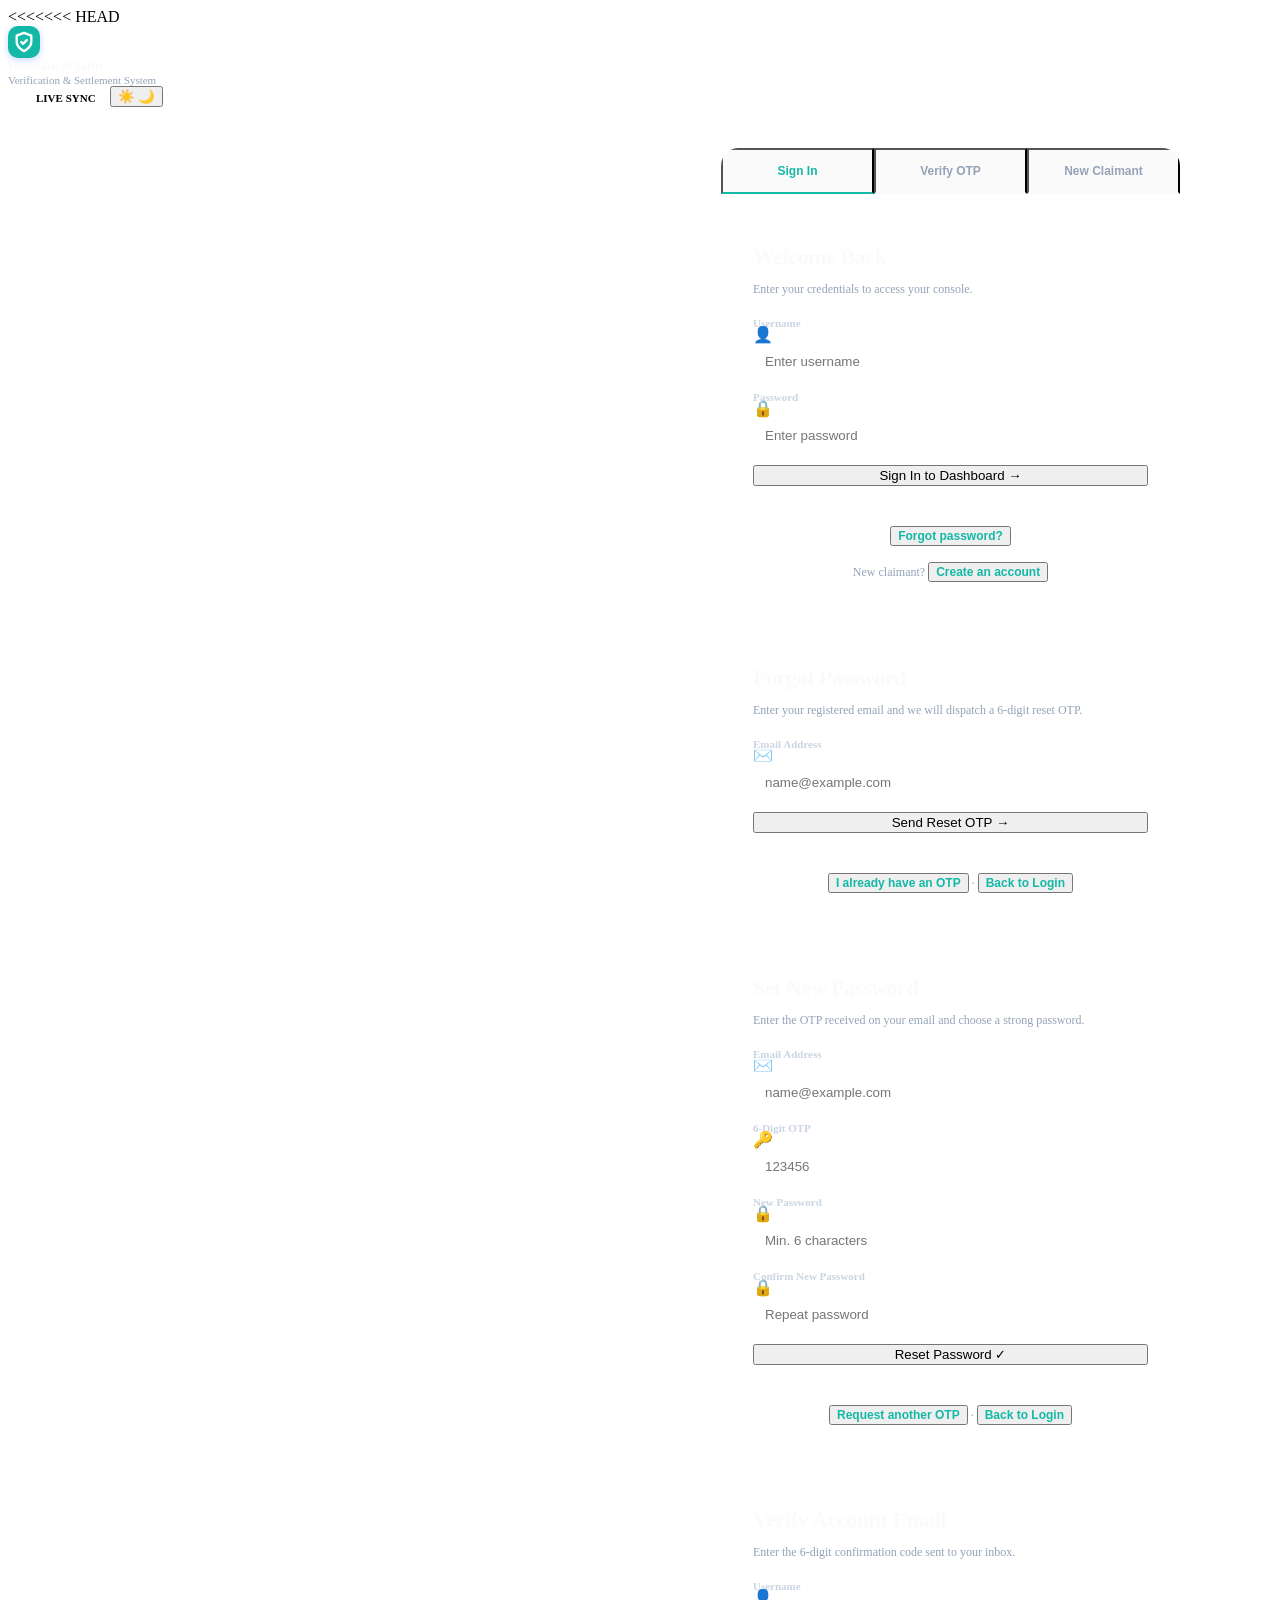
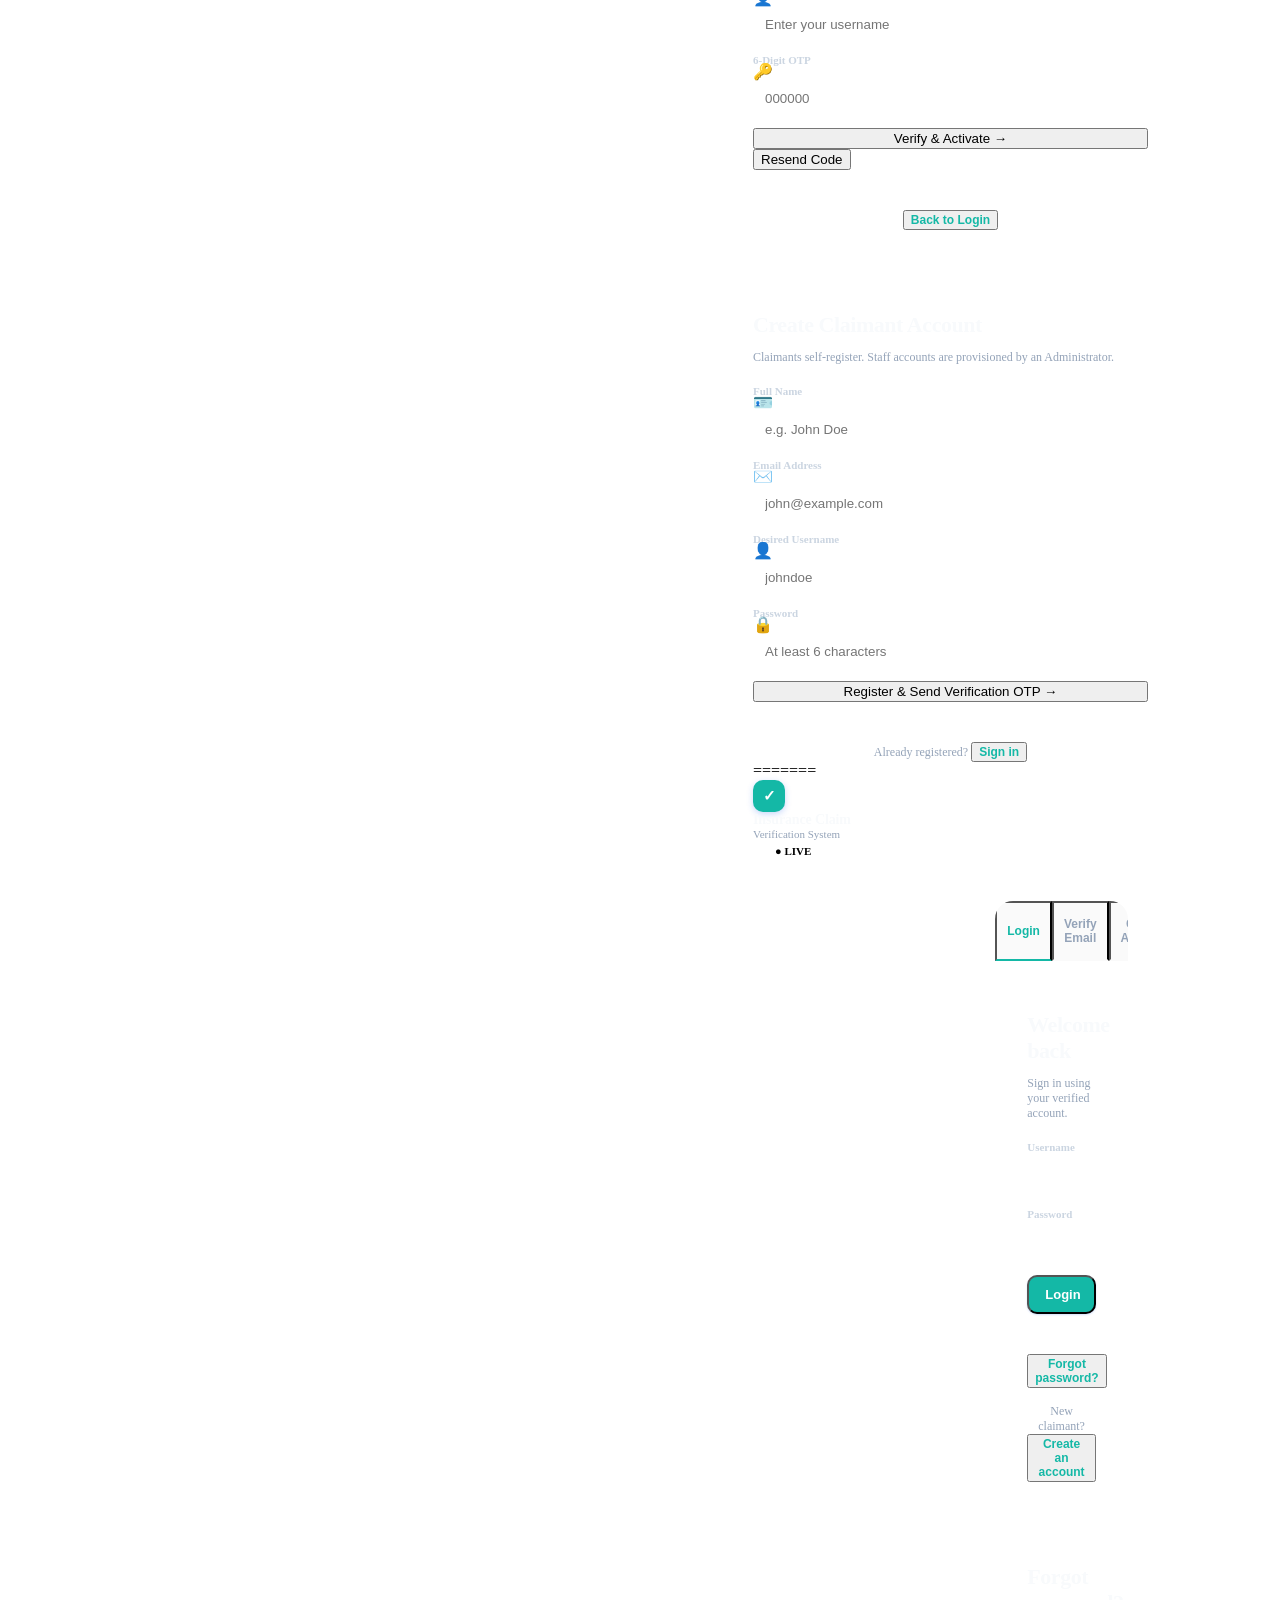
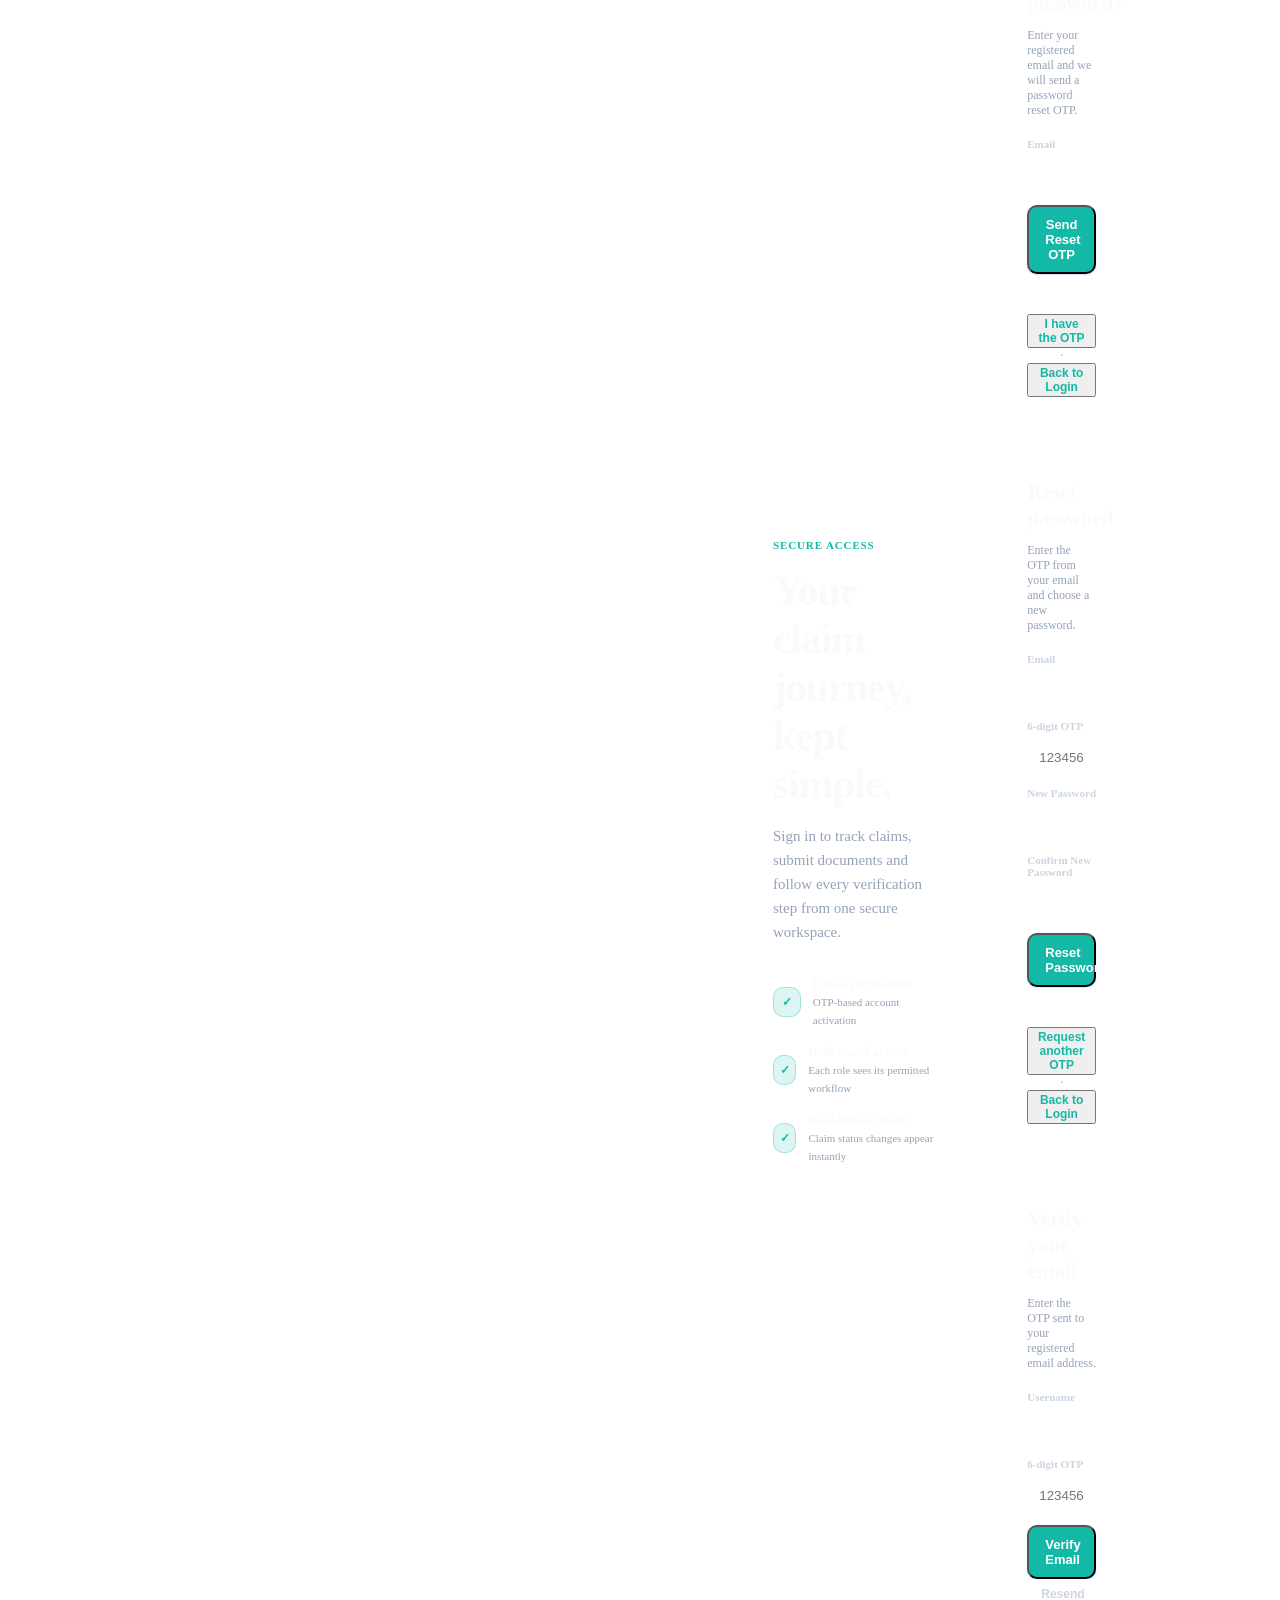
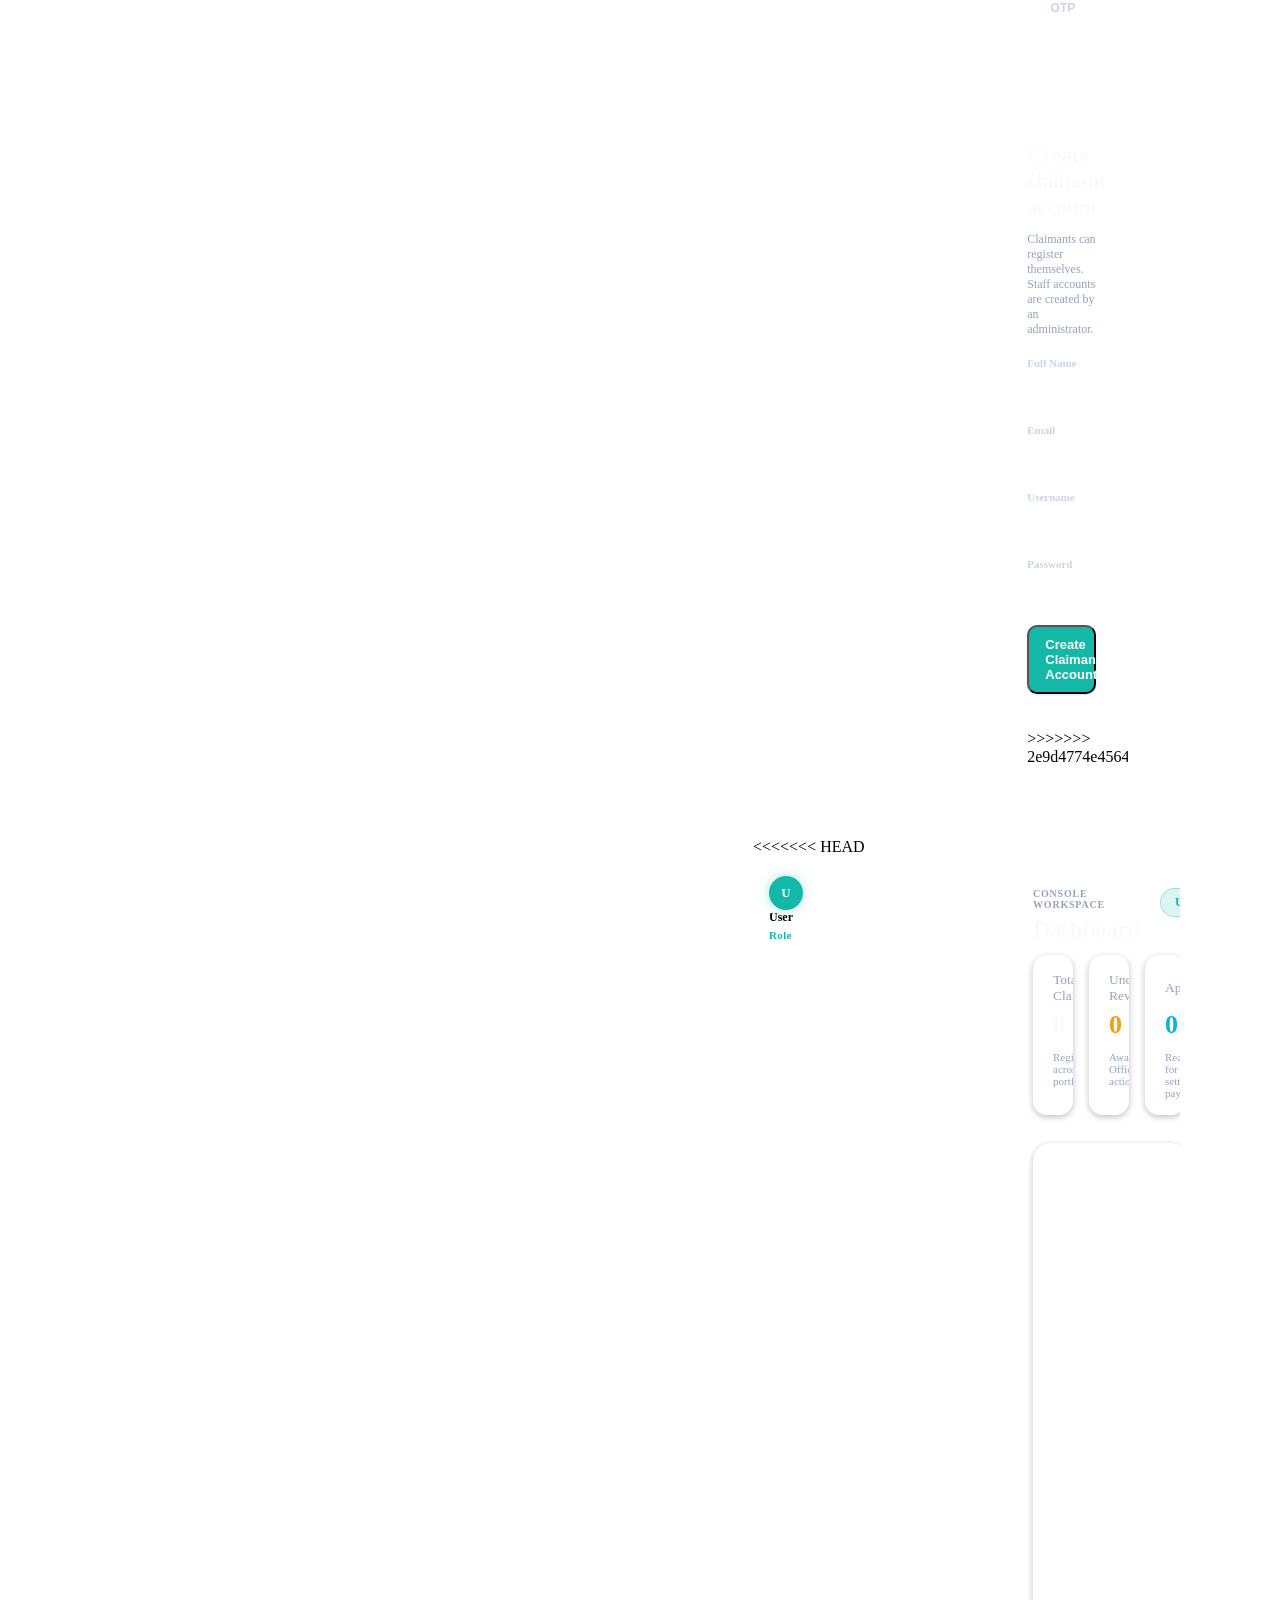
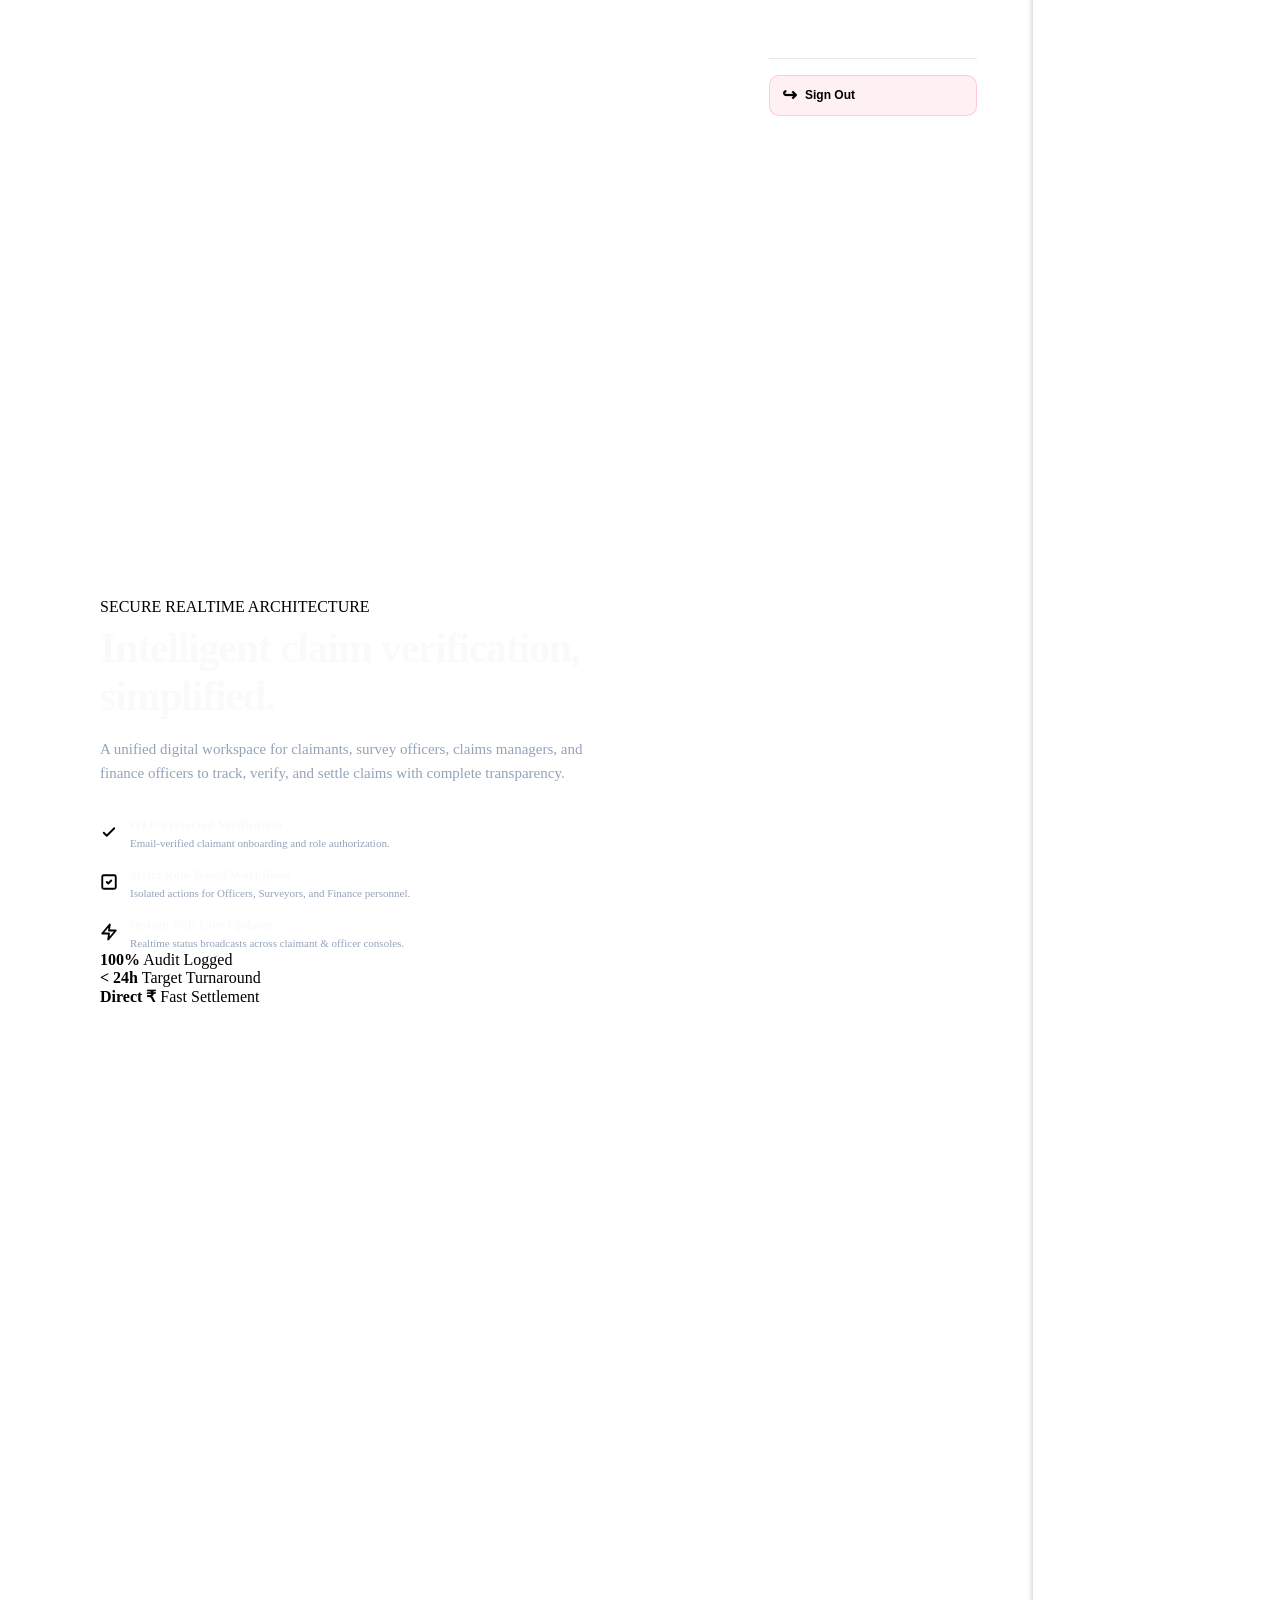
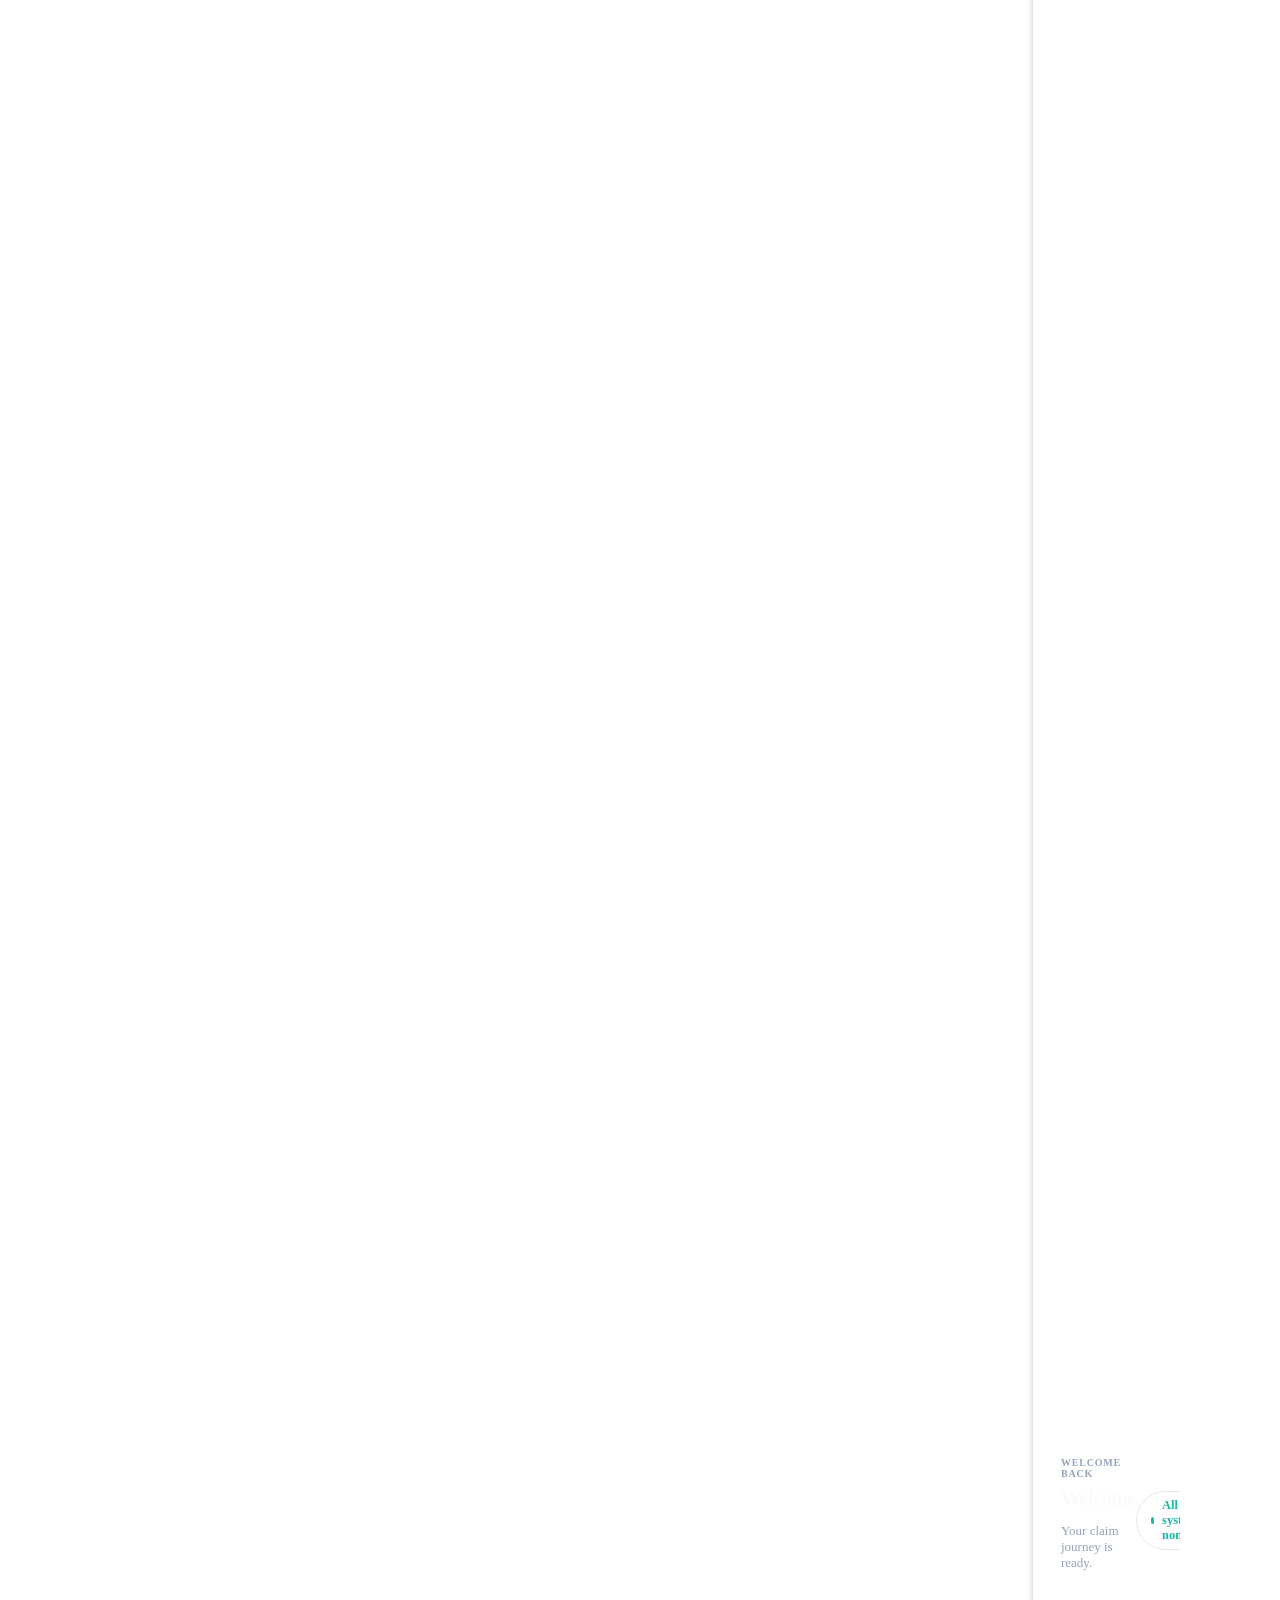
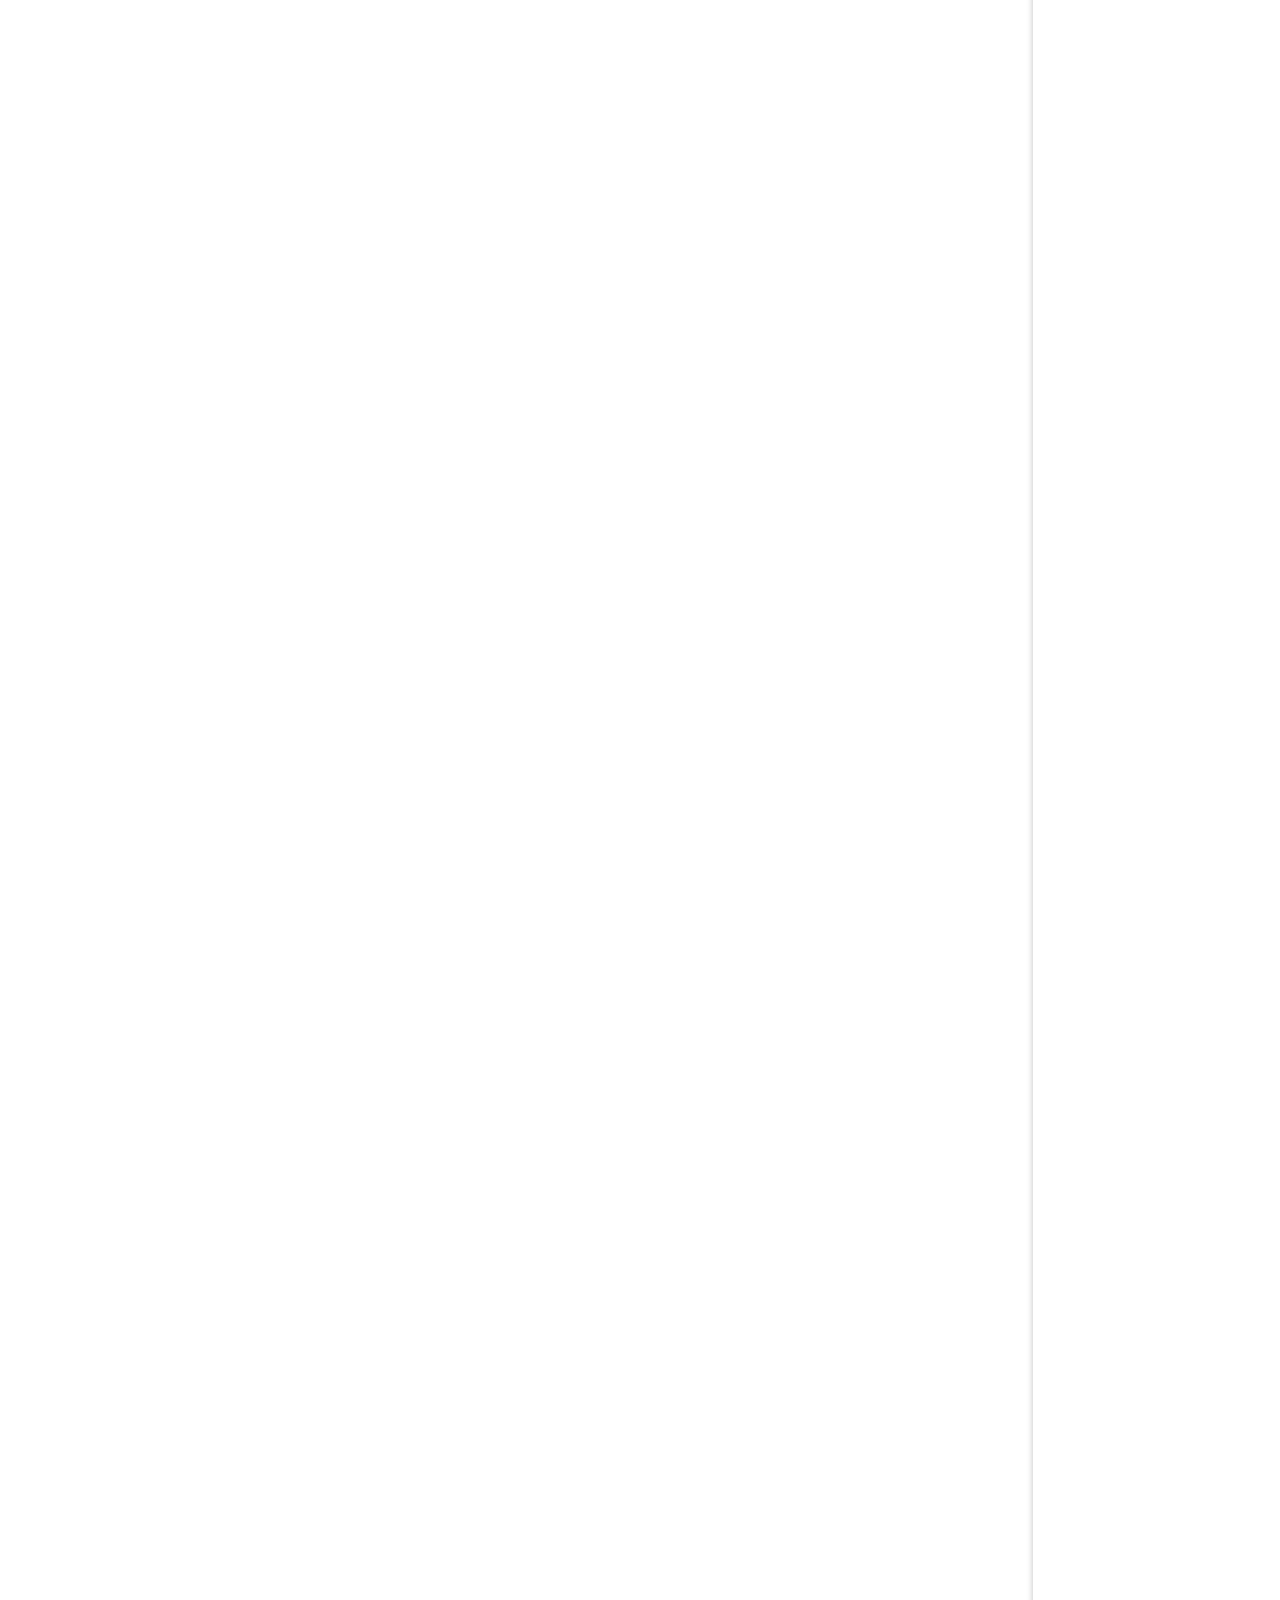
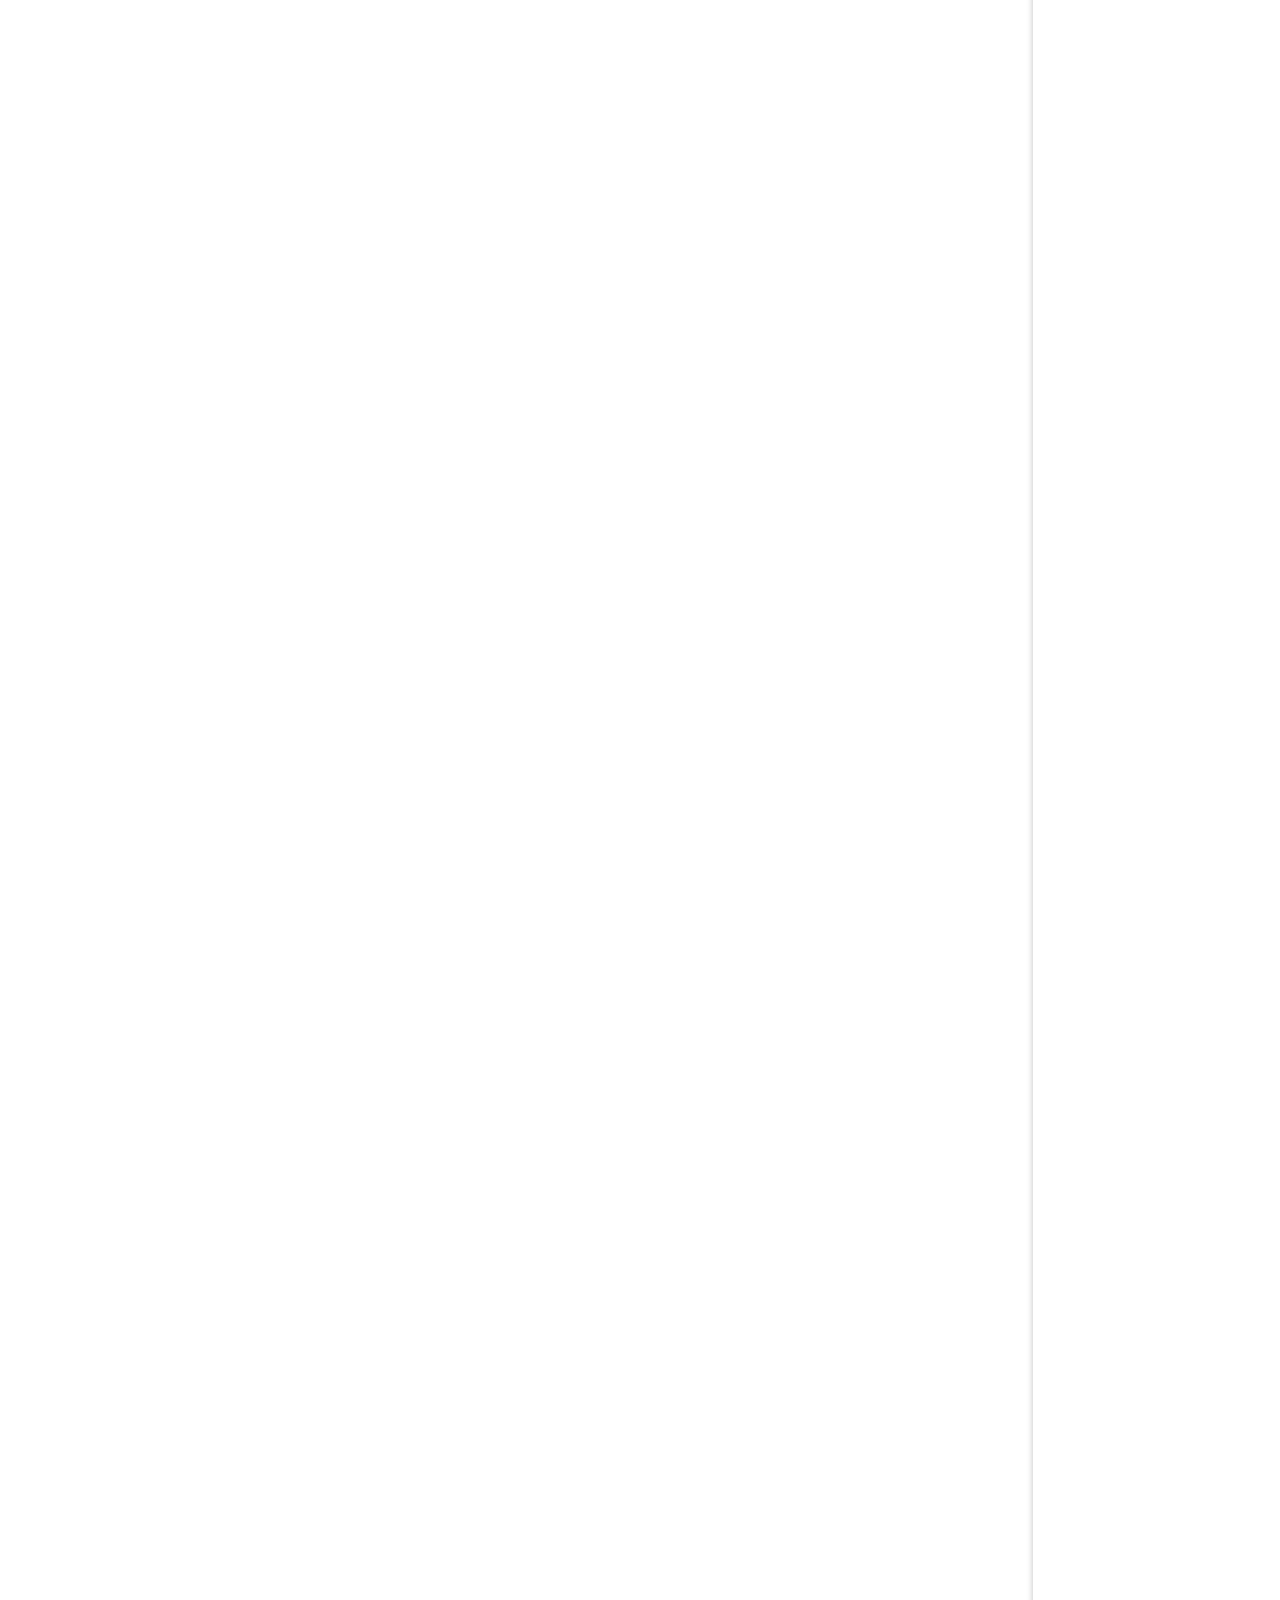
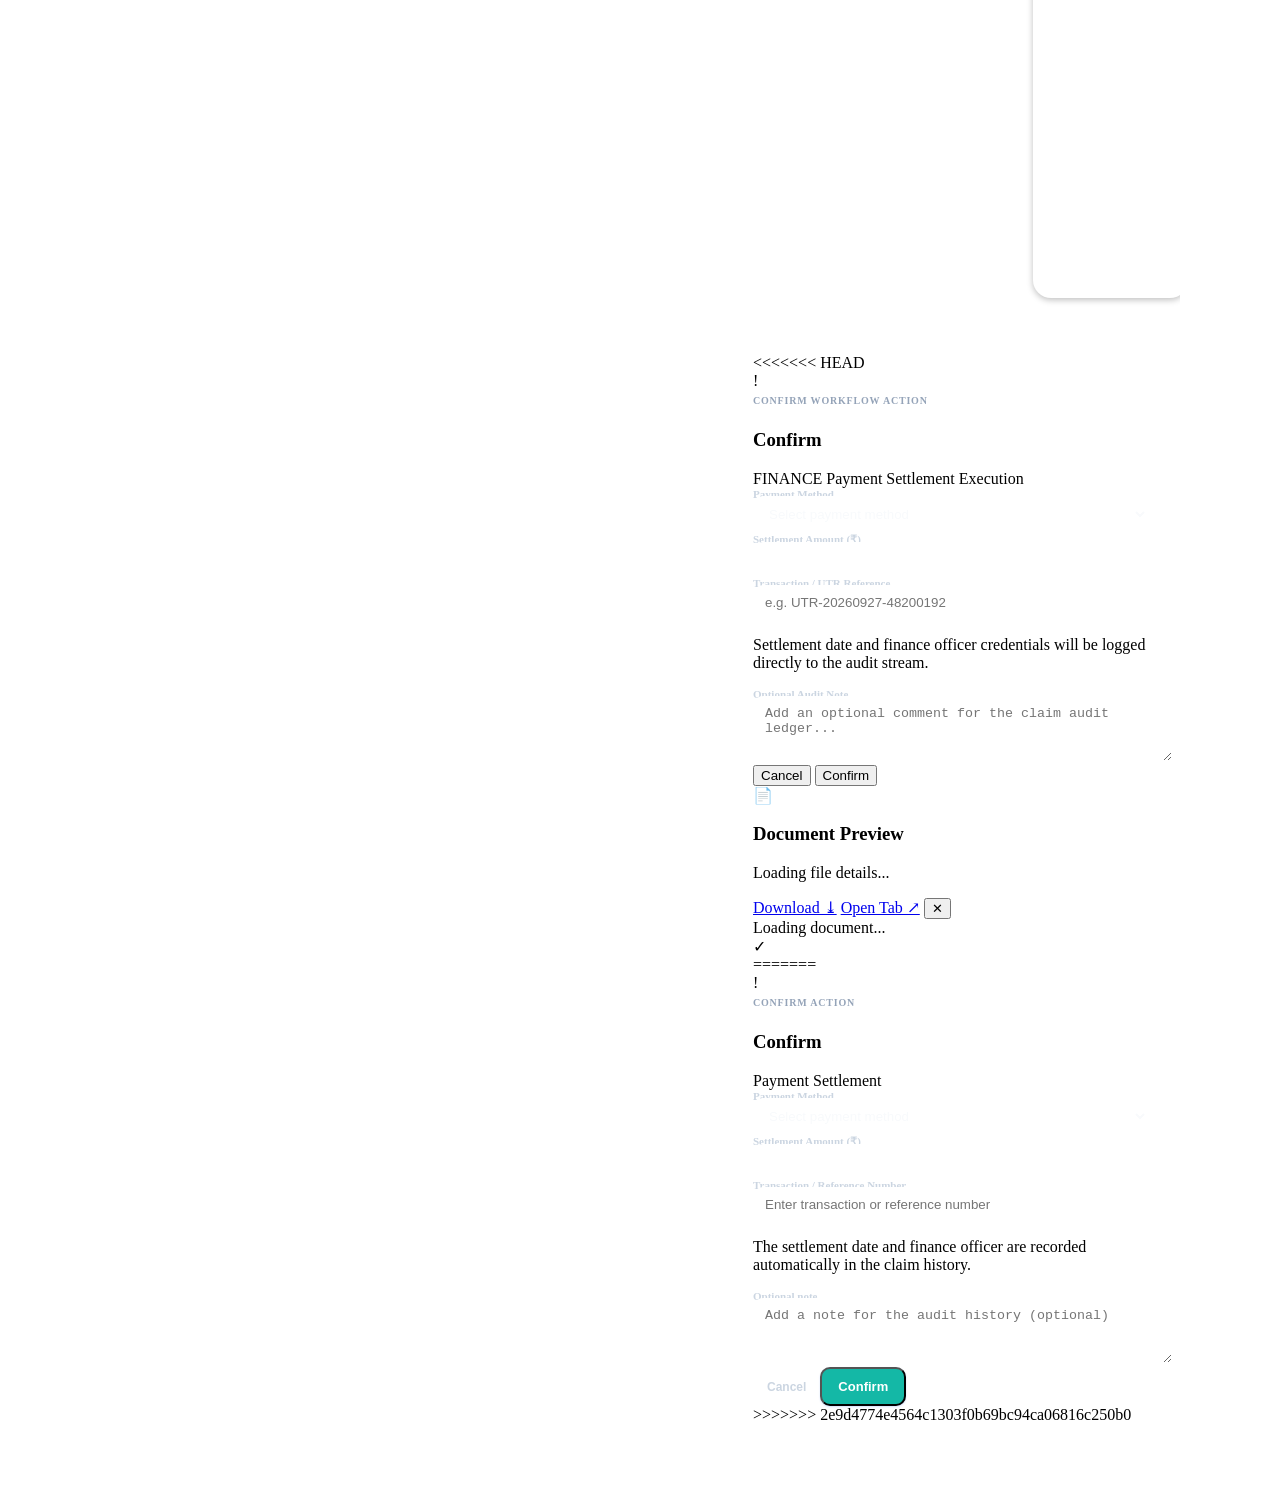
==== commit 0a6315cf: "Updated" ====
--- a/InsuranceClaim/index.html
+++ b/InsuranceClaim/index.html
@@ -1,4 +1,5 @@
 <!DOCTYPE html>
+<<<<<<< HEAD
 <html lang="en" data-theme="dark">
 <head>
   <meta charset="UTF-8" />
@@ -318,10 +319,73 @@
         <div class="auth-note">
           Already registered? <button type="button" class="link-button" data-view="loginPanel">Sign in</button>
         </div>
+=======
+<html lang="en">
+<head>
+  <meta charset="UTF-8" />
+  <meta name="viewport" content="width=device-width, initial-scale=1.0" />
+  <title>Insurance Claim Verification</title>
+  <link rel="stylesheet" href="style.css" />
+</head>
+<body>
+<header class="app-header">
+  <div class="header-inner">
+    <div class="brand-wrap">
+      <div class="brand-mark">✓</div>
+      <div><div class="brand">Insurance Claim</div><small>Verification System</small></div>
+    </div>
+    <div id="liveBadge" class="live-badge hidden">● LIVE</div>
+  </div>
+</header>
+
+<main>
+  <section id="authView" class="auth-shell">
+    <div class="auth-intro">
+      <span class="eyebrow">SECURE ACCESS</span>
+      <h1>Your claim journey, kept simple.</h1>
+      <p>Sign in to track claims, submit documents and follow every verification step from one secure workspace.</p>
+      <div class="feature-list">
+        <div><span>✓</span><div><b>Email verification</b><small>OTP-based account activation</small></div></div>
+        <div><span>✓</span><div><b>Role-based access</b><small>Each role sees its permitted workflow</small></div></div>
+        <div><span>✓</span><div><b>Real-time updates</b><small>Claim status changes appear instantly</small></div></div>
+      </div>
+    </div>
+    <div class="auth-card">
+      <div class="auth-tabs">
+        <button class="tab active" data-view="loginPanel">Login</button>
+        <button class="tab" data-view="verifyPanel">Verify Email</button>
+        <button class="tab" data-view="registerPanel">Create Account</button>
+      </div>
+      <section id="loginPanel" class="auth-panel">
+        <h2>Welcome back</h2><p class="hint">Sign in using your verified account.</p>
+        <form id="loginForm"><label for="username">Username</label><input id="username" autocomplete="username" required /><label for="password">Password</label><input id="password" type="password" autocomplete="current-password" required /><button class="primary wide" type="submit">Login</button></form>
+        <p id="loginMessage" class="message"></p><div class="auth-links"><button type="button" class="link-button" data-view="forgotPanel">Forgot password?</button></div><div class="auth-note">New claimant? <button type="button" class="link-button" data-view="registerPanel">Create an account</button></div>
+      </section>
+      <section id="forgotPanel" class="auth-panel hidden">
+        <h2>Forgot password?</h2><p class="hint">Enter your registered email and we will send a password reset OTP.</p>
+        <form id="forgotForm"><label for="forgotEmail">Email</label><input id="forgotEmail" type="email" autocomplete="email" required /><button class="primary wide" type="submit">Send Reset OTP</button></form>
+        <p id="forgotMessage" class="message"></p><div class="auth-links"><button type="button" class="link-button" data-view="resetPasswordPanel">I have the OTP</button> · <button type="button" class="link-button" data-view="loginPanel">Back to Login</button></div>
+      </section>
+      <section id="resetPasswordPanel" class="auth-panel hidden">
+        <h2>Reset password</h2><p class="hint">Enter the OTP from your email and choose a new password.</p>
+        <form id="resetPasswordForm"><label for="resetEmail">Email</label><input id="resetEmail" type="email" autocomplete="email" required /><label for="resetOtp">6-digit OTP</label><input id="resetOtp" inputmode="numeric" maxlength="6" pattern="[0-9]{6}" placeholder="123456" required /><label for="resetNewPassword">New Password</label><input id="resetNewPassword" type="password" minlength="6" autocomplete="new-password" required /><label for="resetConfirmPassword">Confirm New Password</label><input id="resetConfirmPassword" type="password" minlength="6" autocomplete="new-password" required /><button class="primary wide" type="submit">Reset Password</button></form>
+        <p id="resetMessage" class="message"></p><div class="auth-links"><button type="button" class="link-button" data-view="forgotPanel">Request another OTP</button> · <button type="button" class="link-button" data-view="loginPanel">Back to Login</button></div>
+      </section>
+      <section id="verifyPanel" class="auth-panel hidden">
+        <h2>Verify your email</h2><p class="hint">Enter the OTP sent to your registered email address.</p>
+        <form id="verifyForm"><label for="otpUsername">Username</label><input id="otpUsername" autocomplete="username" required /><label for="otp">6-digit OTP</label><input id="otp" inputmode="numeric" maxlength="6" pattern="[0-9]{6}" placeholder="123456" required /><button class="primary wide" type="submit">Verify Email</button></form>
+        <div class="button-row"><button class="secondary" id="resendOtpBtn" type="button">Resend OTP</button></div><p id="otpMessage" class="message"></p>
+      </section>
+      <section id="registerPanel" class="auth-panel hidden">
+        <h2>Create claimant account</h2><p class="hint">Claimants can register themselves. Staff accounts are created by an administrator.</p>
+        <form id="registerForm"><label for="regFullName">Full Name</label><input id="regFullName" required /><label for="regEmail">Email</label><input id="regEmail" type="email" required /><label for="regUsername">Username</label><input id="regUsername" autocomplete="username" required /><label for="regPassword">Password</label><input id="regPassword" type="password" minlength="6" autocomplete="new-password" required /><button class="primary wide" type="submit">Create Claimant Account</button></form>
+        <p id="registerMessage" class="message"></p>
+>>>>>>> 2e9d4774e4564c1303f0b69bc94ca06816c250b0
       </section>
     </div>
   </section>
 
+<<<<<<< HEAD
   <!-- ================= DASHBOARD VIEW ================= -->
   <section id="dashboardView" class="hidden dashboard-layout">
     <!-- Sidebar -->
@@ -428,10 +492,53 @@
             <span class="badge-dot pulse-teal"></span>
             <span>All systems nominal</span>
           </div>
+=======
+  <section id="dashboardView" class="hidden dashboard-layout">
+    <aside class="sidebar">
+      <div class="sidebar-brand"><div class="sidebar-shield">✓</div><div><b>Insurance Claim</b><small>Verification System</small></div></div>
+      <div class="sidebar-profile"><div class="avatar" id="avatarLetter">U</div><div><b id="sidebarName">User</b><small id="sidebarRole">Role</small></div></div>
+      <nav id="sideNav" class="side-nav"></nav>
+      <button class="logout-side" id="logoutBtn">↪ <span>Logout</span></button>
+    </aside>
+
+    <section class="dashboard-main">
+      <div class="dashboard-top">
+        <div><span class="eyebrow">MY WORKSPACE</span><h2 id="dashboardHeading">Dashboard</h2><p id="userInfo"></p></div>
+        <div class="top-actions"><span id="roleBadge" class="role-badge">USER</span><button class="secondary mobile-logout" id="mobileLogoutBtn">Logout</button></div>
+      </div>
+
+      <div class="kpi-grid">
+        <div class="kpi-card">
+          <div class="kpi-head"><span>Total Claims</span><span class="kpi-icon">Σ</span></div>
+          <div class="kpi-value" id="statTotal">0</div>
+          <div class="kpi-sub">Registered claims</div>
+        </div>
+        <div class="kpi-card">
+          <div class="kpi-head"><span>Under Review</span><span class="kpi-icon kpi-amber">⏳</span></div>
+          <div class="kpi-value text-amber" id="statPending">0</div>
+          <div class="kpi-sub">Verification &amp; Survey</div>
+        </div>
+        <div class="kpi-card">
+          <div class="kpi-head"><span>Approved</span><span class="kpi-icon kpi-blue">✓</span></div>
+          <div class="kpi-value text-blue" id="statApproved">0</div>
+          <div class="kpi-sub">Ready for settlement</div>
+        </div>
+        <div class="kpi-card">
+          <div class="kpi-head"><span>Settled Amount</span><span class="kpi-icon kpi-emerald">₹</span></div>
+          <div class="kpi-value text-emerald" id="statSettled">₹0</div>
+          <div class="kpi-sub">Disbursed to claimants</div>
+        </div>
+      </div>
+
+      <section id="view-overview" class="dash-view">
+        <div class="dashboard-welcome">
+          <div><span class="eyebrow">WELCOME BACK</span><h3 id="welcomeTitle">Welcome</h3><p id="welcomeText">Your claim journey is ready.</p></div>
+>>>>>>> 2e9d4774e4564c1303f0b69bc94ca06816c250b0
         </div>
 
         <div class="overview-focus">
           <article class="current-claim-card">
+<<<<<<< HEAD
             <div class="section-head-line">
               <div>
                 <span class="eyebrow">HIGHLIGHTED CLAIM</span>
@@ -467,16 +574,36 @@
                   <span id="journeyCurrentText">No claim selected</span>
                   <span id="journeyNextText"></span>
                 </div>
+=======
+            <div class="section-head-line"><div><span class="eyebrow">CURRENT CLAIM</span><h3 id="currentClaimTitle">No active claim</h3></div><span id="currentClaimStatus" class="status status-muted">—</span></div>
+            <div class="claim-focus-body">
+              <div class="claim-facts">
+                <div><span>Policy</span><strong id="currentPolicy">—</strong></div>
+                <div><span>Claim amount</span><strong id="currentAmount">—</strong></div>
+                <div><span>Incident</span><strong id="currentIncident">—</strong></div>
+                <button id="currentClaimButton" class="primary" type="button">View Claims →</button>
+              </div>
+              <div class="journey-wrap">
+                <div class="journey-line"></div>
+                <div id="claimJourney" class="claim-journey"></div>
+                <div class="journey-caption"><span id="journeyCurrentText">No claim selected</span><span id="journeyNextText"></span></div>
+>>>>>>> 2e9d4774e4564c1303f0b69bc94ca06816c250b0
               </div>
             </div>
           </article>
 
           <aside class="dashboard-side-card">
+<<<<<<< HEAD
             <div class="side-card-top">
               <div class="mini-icon">✦</div>
               <span class="eyebrow">PORTFOLIO ACTIVITY</span>
             </div>
             <strong id="glanceCount" class="glance-counter">0 claims</strong>
+=======
+            <div class="mini-icon">✦</div>
+            <span class="eyebrow">AT A GLANCE</span>
+            <strong id="glanceCount">0 claims</strong>
+>>>>>>> 2e9d4774e4564c1303f0b69bc94ca06816c250b0
             <p id="glanceText">Your latest claim updates will appear here.</p>
             <div id="recentUpdate" class="recent-update">No recent update.</div>
           </aside>
@@ -484,6 +611,7 @@
 
         <div class="dashboard-bottom">
           <div class="panel quick-panel">
+<<<<<<< HEAD
             <div class="panel-head">
               <div>
                 <h3>Role Fast Actions</h3>
@@ -505,10 +633,21 @@
               <span>Approve</span><i></i>
               <span>Settle</span>
             </div>
-          </div>
-        </div>
-      </section>
-
+=======
+            <div class="panel-head"><div><h3>Quick Actions</h3><p>Only what you need right now</p></div></div>
+            <div id="quickActions" class="quick-grid"></div>
+          </div>
+          <div class="panel reassurance-panel">
+            <span class="eyebrow">CLAIM JOURNEY</span>
+            <h3>Simple. Clear. Trackable.</h3>
+            <p>Your claim moves through each stage with every action recorded in the system.</p>
+            <div class="tiny-journey"><span>Submit</span><i></i><span>Verify</span><i></i><span>Survey</span><i></i><span>Approve</span><i></i><span>Settle</span></div>
+>>>>>>> 2e9d4774e4564c1303f0b69bc94ca06816c250b0
+          </div>
+        </div>
+      </section>
+
+<<<<<<< HEAD
       <!-- ================= VIEW: USERS (ADMIN ONLY) ================= -->
       <section id="view-users" class="dash-view hidden">
         <div class="page-heading">
@@ -718,10 +857,26 @@
 
         <div id="claimsList" class="claims-list"></div>
       </section>
+=======
+      <section id="view-users" class="dash-view hidden">
+        <div class="page-heading"><div><span class="eyebrow">ADMINISTRATION</span><h2>User Management</h2><p>Create and manage authorized staff accounts.</p></div><button class="secondary" id="refreshUsersBtn">Refresh</button></div>
+        <div class="card"><div class="section-heading"><div><h3>Create Staff Account</h3><p class="hint">Staff cannot self-register. Choose their role and send an OTP to their email.</p></div></div>
+          <form id="userForm"><div class="grid2"><div><label>Full Name</label><input id="newFullName" required /></div><div><label>Email</label><input id="newEmail" type="email" required /></div><div><label>Username</label><input id="newUsername" required /></div><div><label>Temporary Password</label><input id="newPassword" type="password" minlength="6" required /></div></div><label>Staff Role</label><select id="newRole" required><option value="CLAIM_OFFICER">Claim Officer</option><option value="SURVEYOR">Surveyor</option><option value="FINANCE_OFFICER">Finance Officer</option></select><button type="submit">Create Staff Account &amp; Send OTP</button><span id="userMessage" class="message"></span></form>
+        </div>
+        <div class="card"><div class="section-heading"><div><h3>Accounts</h3><p class="hint">Activate or deactivate staff access.</p></div></div><div id="usersList" class="users-list"></div></div>
+      </section>
+
+      <section id="view-password" class="dash-view hidden"><div class="page-heading"><div><span class="eyebrow">ACCOUNT SECURITY</span><h2>Change Password</h2><p>Update the password for your current account.</p></div></div><div class="card form-card password-card"><form id="changePasswordForm"><label for="currentPassword">Current Password</label><input id="currentPassword" type="password" autocomplete="current-password" required /><label for="newPasswordChange">New Password</label><input id="newPasswordChange" type="password" minlength="6" autocomplete="new-password" required /><label for="confirmPasswordChange">Confirm New Password</label><input id="confirmPasswordChange" type="password" minlength="6" autocomplete="new-password" required /><button type="submit">Change Password</button><span id="changePasswordMessage" class="message"></span></form></div></section>
+
+      <section id="view-claim" class="dash-view hidden"><div class="page-heading"><div><span class="eyebrow">CLAIMANT</span><h2>Submit New Claim</h2><p>Provide policy details and one supporting document.</p></div></div><div class="card form-card"><form id="claimForm"><div class="grid2"><div><label>Policy Number</label><input id="policyNumber" required placeholder="POL-5001" /></div><div><label>Claim Amount (₹)</label><input id="amount" type="number" min="1" step="0.01" required placeholder="150000" /></div></div><label>Description</label><textarea id="description" required placeholder="Describe the claim"></textarea><label>Supporting Document</label><input id="document" type="file" required accept=".pdf,.png,.jpg,.jpeg,.doc,.docx" /><button type="submit">Submit Claim</button><span id="submitMessage" class="message"></span></form></div></section>
+
+      <section id="view-claims" class="dash-view hidden"><div class="page-heading"><div><span class="eyebrow">WORKFLOW</span><h2 id="claimsTitle">Claims</h2><p id="claimsHint">Track current state, actions and workflow history.</p></div><button class="secondary" id="refreshBtn">Refresh</button></div><div id="claimsList" class="claims-list"></div></section>
+>>>>>>> 2e9d4774e4564c1303f0b69bc94ca06816c250b0
     </section>
   </section>
 </main>
 
+<<<<<<< HEAD
 <!-- ================= ACTION CONFIRMATION MODAL ================= -->
 <div id="actionModal" class="action-modal hidden" role="dialog" aria-modal="true" aria-labelledby="actionModalTitle">
   <div class="action-modal-backdrop"></div>
@@ -805,5 +960,12 @@
 
 <script src="api-config.js?v=20260927"></script>
 <script src="script.js?v=20260927"></script>
+=======
+<div id="actionModal" class="action-modal hidden" role="dialog" aria-modal="true" aria-labelledby="actionModalTitle"><div class="action-modal-card"><div class="modal-icon">!</div><div class="modal-content"><span class="eyebrow">CONFIRM ACTION</span><h3 id="actionModalTitle">Confirm</h3><p id="actionModalClaim" class="modal-claim"></p><p id="actionModalMessage" class="modal-message"></p>
+  <div id="settlementFields" class="settlement-fields hidden"><div class="settlement-heading">Payment Settlement</div><div class="settlement-grid"><div><label for="paymentMethod">Payment Method</label><select id="paymentMethod"><option value="">Select payment method</option><option value="BANK_TRANSFER">Bank Transfer</option><option value="UPI">UPI</option><option value="CHEQUE">Cheque</option></select></div><div><label for="settlementAmount">Settlement Amount (₹)</label><input id="settlementAmount" type="number" min="0.01" step="0.01" /></div></div><label for="transactionReference">Transaction / Reference Number</label><input id="transactionReference" maxlength="120" placeholder="Enter transaction or reference number" /><p class="settlement-hint">The settlement date and finance officer are recorded automatically in the claim history.</p></div>
+  <label for="actionModalNote">Optional note</label><textarea id="actionModalNote" rows="3" placeholder="Add a note for the audit history (optional)"></textarea><div class="modal-actions"><button type="button" class="secondary" id="actionCancelBtn">Cancel</button><button type="button" class="modal-confirm primary" id="actionConfirmBtn">Confirm</button></div></div></div></div>
+<div id="toast" class="toast hidden"></div>
+<script src="script.js?v=20260923"></script>
+>>>>>>> 2e9d4774e4564c1303f0b69bc94ca06816c250b0
 </body>
 </html>
--- a/InsuranceClaim/style.css
+++ b/InsuranceClaim/style.css
@@ -1,4 +1,5 @@
 /* =========================================================
+<<<<<<< HEAD
    MODERN FINTECH TEAL & SLATE DESIGN SYSTEM
    Insurance Claim Verification & Settlement System
    ========================================================= */
@@ -105,10 +106,26 @@
   --border-strong: rgba(13, 148, 136, 0.45);
   --border-focus: #0d9488;
 
+=======
+   CLEAN MINIMALIST LIGHT THEME (LINEAR / APPLE STYLE)
+   Insurance Claim Verification System
+   ========================================================= */
+
+:root {
+  --font: -apple-system, BlinkMacSystemFont, "Segoe UI", Roboto, "Inter", Helvetica, Arial, sans-serif;
+  --bg: #f8fafc;
+  --card-bg: #ffffff;
+  --card-sub: #f1f5f9;
+  --border: #e2e8f0;
+  --border-subtle: #cbd5e1;
+  --border-focus: #2563eb;
+  
+>>>>>>> 2e9d4774e4564c1303f0b69bc94ca06816c250b0
   --text-main: #0f172a;
   --text-body: #334155;
   --text-muted: #64748b;
   --text-subtle: #94a3b8;
+<<<<<<< HEAD
 
   --primary: #0d9488;
   --primary-hover: #0f766e;
@@ -265,6 +282,88 @@
 
 .header-inner {
   max-width: 1440px;
+=======
+  
+  --primary: #2563eb;
+  --primary-hover: #1d4ed8;
+  --primary-light: #eff6ff;
+  --primary-border: #bfdbfe;
+
+  --success: #059669;
+  --success-hover: #047857;
+  --success-light: #ecfdf5;
+  --success-border: #a7f3d0;
+
+  --warning: #d97706;
+  --warning-light: #fffbeb;
+  --warning-border: #fde68a;
+
+  --danger: #dc2626;
+  --danger-hover: #b91c1c;
+  --danger-light: #fef2f2;
+  --danger-border: #fecaca;
+
+  --purple: #7c3aed;
+  --purple-light: #f5f3ff;
+  --purple-border: #ddd6fe;
+
+  --shadow-sm: 0 1px 2px 0 rgba(0, 0, 0, 0.04);
+  --shadow: 0 1px 3px 0 rgba(0, 0, 0, 0.05), 0 10px 25px -5px rgba(0, 0, 0, 0.04);
+  --shadow-md: 0 4px 6px -1px rgba(0, 0, 0, 0.06), 0 2px 4px -2px rgba(0, 0, 0, 0.04);
+  --shadow-lg: 0 20px 25px -5px rgba(0, 0, 0, 0.08), 0 8px 10px -6px rgba(0, 0, 0, 0.04);
+
+  --radius-sm: 8px;
+  --radius-md: 12px;
+  --radius-lg: 16px;
+  --radius-full: 9999px;
+}
+
+* { box-sizing: border-box; margin: 0; padding: 0; }
+
+html, body {
+  min-height: 100%;
+  font-family: var(--font);
+  background-color: var(--bg);
+  color: var(--text-body);
+  line-height: 1.5;
+  -webkit-font-smoothing: antialiased;
+}
+
+button, input, select, textarea {
+  font-family: inherit;
+  font-size: 13px;
+}
+
+button {
+  cursor: pointer;
+  border: none;
+  background: none;
+  transition: all 0.15s ease;
+}
+
+button:disabled {
+  opacity: 0.5;
+  cursor: not-allowed;
+}
+
+.hidden { display: none !important; }
+
+/* Global Header */
+.app-header {
+  display: block;
+  position: sticky;
+  top: 0;
+  z-index: 40;
+  background: rgba(255, 255, 255, 0.92);
+  backdrop-filter: blur(12px);
+  -webkit-backdrop-filter: blur(12px);
+  border-bottom: 1px solid var(--border);
+  height: 60px;
+}
+
+.header-inner {
+  max-width: 1400px;
+>>>>>>> 2e9d4774e4564c1303f0b69bc94ca06816c250b0
   height: 100%;
   margin: 0 auto;
   padding: 0 24px;
@@ -277,6 +376,7 @@
   display: flex;
   align-items: center;
   gap: 12px;
+<<<<<<< HEAD
   text-decoration: none;
   cursor: pointer;
   user-select: none;
@@ -973,10 +1073,298 @@
 }
 
 /* Profile Card in Sidebar */
+=======
+}
+
+.brand-mark {
+  width: 32px;
+  height: 32px;
+  border-radius: var(--radius-sm);
+  background: var(--primary);
+  color: #fff;
+  display: grid;
+  place-items: center;
+  font-weight: 700;
+  font-size: 15px;
+  box-shadow: 0 2px 6px rgba(37, 99, 235, 0.25);
+}
+
+.brand {
+  font-weight: 700;
+  font-size: 14px;
+  color: var(--text-main);
+  letter-spacing: -0.01em;
+}
+
+.brand-wrap small {
+  display: block;
+  font-size: 11px;
+  color: var(--text-muted);
+  font-weight: 500;
+}
+
+.live-badge {
+  font-size: 11px;
+  font-weight: 600;
+  color: var(--success);
+  background: var(--success-light);
+  border: 1px solid var(--success-border);
+  padding: 4px 10px;
+  border-radius: var(--radius-full);
+  display: inline-flex;
+  align-items: center;
+  gap: 6px;
+}
+
+.live-badge::before {
+  content: "";
+  display: inline-block;
+  width: 6px;
+  height: 6px;
+  border-radius: 50%;
+  background: var(--success);
+  box-shadow: 0 0 6px var(--success);
+}
+
+/* Authentication Views */
+.auth-shell {
+  width: min(1080px, calc(100% - 40px));
+  min-height: calc(100vh - 60px);
+  margin: 0 auto;
+  display: grid;
+  grid-template-columns: 1.1fr 0.9fr;
+  align-items: center;
+  gap: 60px;
+  padding: 40px 0;
+}
+
+.auth-intro .eyebrow {
+  display: inline-block;
+  font-size: 11px;
+  font-weight: 700;
+  letter-spacing: 0.08em;
+  text-transform: uppercase;
+  color: var(--primary);
+  margin-bottom: 8px;
+}
+
+.auth-intro h1 {
+  font-size: 42px;
+  font-weight: 800;
+  line-height: 1.15;
+  letter-spacing: -0.03em;
+  color: var(--text-main);
+  margin: 8px 0 16px;
+}
+
+.auth-intro > p {
+  font-size: 15px;
+  color: var(--text-muted);
+  line-height: 1.6;
+  max-width: 500px;
+}
+
+.feature-list {
+  margin-top: 32px;
+  display: grid;
+  gap: 16px;
+}
+
+.feature-list > div {
+  display: flex;
+  align-items: center;
+  gap: 12px;
+}
+
+.feature-list > div > span {
+  width: 28px;
+  height: 28px;
+  border-radius: var(--radius-sm);
+  background: var(--primary-light);
+  color: var(--primary);
+  display: grid;
+  place-items: center;
+  font-weight: 700;
+  font-size: 12px;
+  border: 1px solid var(--primary-border);
+}
+
+.feature-list b {
+  display: block;
+  font-size: 13px;
+  font-weight: 600;
+  color: var(--text-main);
+}
+
+.feature-list small {
+  color: var(--text-muted);
+  font-size: 11px;
+}
+
+.auth-card {
+  background: var(--card-bg);
+  border: 1px solid var(--border);
+  border-radius: var(--radius-lg);
+  box-shadow: var(--shadow);
+  overflow: hidden;
+}
+
+.auth-tabs {
+  display: grid;
+  grid-template-columns: repeat(3, 1fr);
+  border-bottom: 1px solid var(--border);
+  background: #fafafa;
+}
+
+.tab {
+  padding: 14px 10px;
+  background: transparent;
+  color: var(--text-muted);
+  font-size: 12px;
+  font-weight: 600;
+  border-bottom: 2px solid transparent;
+}
+
+.tab.active {
+  color: var(--primary);
+  background: var(--card-bg);
+  border-bottom-color: var(--primary);
+}
+
+.auth-panel {
+  padding: 32px;
+}
+
+.auth-panel h2 {
+  font-size: 22px;
+  font-weight: 700;
+  letter-spacing: -0.02em;
+  color: var(--text-main);
+  margin-bottom: 4px;
+}
+
+.auth-panel .hint {
+  font-size: 12px;
+  color: var(--text-muted);
+  margin-bottom: 20px;
+}
+
+.auth-panel form, .card form {
+  display: flex;
+  flex-direction: column;
+  gap: 12px;
+}
+
+label {
+  display: block;
+  font-size: 11px;
+  font-weight: 600;
+  color: var(--text-body);
+  margin-bottom: -4px;
+}
+
+input, select, textarea {
+  width: 100%;
+  border: 1px solid var(--border);
+  background: #ffffff;
+  border-radius: var(--radius-sm);
+  padding: 10px 12px;
+  outline: none;
+  color: var(--text-main);
+  transition: all 0.15s ease;
+}
+
+input:focus, select:focus, textarea:focus {
+  border-color: var(--border-focus);
+  box-shadow: 0 0 0 3px rgba(37, 99, 235, 0.12);
+}
+
+.primary {
+  background: var(--primary);
+  color: #fff;
+  padding: 10px 16px;
+  border-radius: var(--radius-sm);
+  font-weight: 600;
+  font-size: 13px;
+  box-shadow: 0 1px 2px rgba(37, 99, 235, 0.2);
+}
+
+.primary:hover {
+  background: var(--primary-hover);
+}
+
+.secondary {
+  background: #ffffff;
+  color: var(--text-body);
+  border: 1px solid var(--border);
+  padding: 8px 14px;
+  border-radius: var(--radius-sm);
+  font-weight: 600;
+  font-size: 12px;
+}
+
+.secondary:hover {
+  background: var(--card-sub);
+  border-color: var(--border-subtle);
+  color: var(--text-main);
+}
+
+.wide { width: 100%; }
+
+.message {
+  font-size: 12px;
+  color: var(--danger);
+  min-height: 18px;
+  margin-top: 6px;
+}
+
+.link-button {
+  color: var(--primary);
+  font-weight: 600;
+  font-size: 12px;
+}
+
+.link-button:hover { text-decoration: underline; }
+
+.auth-links, .auth-note {
+  text-align: center;
+  font-size: 12px;
+  color: var(--text-muted);
+  margin-top: 16px;
+}
+
+/* =========================================================
+   DASHBOARD LAYOUT (LINEAR / APPLE STYLE)
+   ========================================================= */
+
+.dashboard-layout {
+  min-height: calc(100vh - 60px);
+  display: grid;
+  grid-template-columns: 240px 1fr;
+  background: var(--bg);
+}
+
+/* Minimalist Left Sidebar */
+.sidebar {
+  background: #ffffff;
+  border-right: 1px solid var(--border);
+  padding: 20px 16px;
+  display: flex;
+  flex-direction: column;
+  gap: 20px;
+  height: calc(100vh - 60px);
+  position: sticky;
+  top: 60px;
+}
+
+.sidebar-brand { display: none; }
+
+>>>>>>> 2e9d4774e4564c1303f0b69bc94ca06816c250b0
 .sidebar-profile {
   display: flex;
   align-items: center;
   gap: 12px;
+<<<<<<< HEAD
   margin: 18px 0;
   padding: 12px 14px;
   border-radius: var(--radius-md);
@@ -1006,10 +1394,36 @@
 .profile-info b {
   display: block;
   font-size: 0.9rem;
+=======
+  padding: 10px 12px;
+  background: var(--card-sub);
+  border: 1px solid var(--border);
+  border-radius: var(--radius-md);
+}
+
+.avatar {
+  width: 34px;
+  height: 34px;
+  border-radius: 50%;
+  background: var(--primary);
+  color: #fff;
+  display: grid;
+  place-items: center;
+  font-weight: 700;
+  font-size: 13px;
+  flex-shrink: 0;
+}
+
+.sidebar-profile b {
+  display: block;
+  font-size: 12px;
+  font-weight: 600;
+>>>>>>> 2e9d4774e4564c1303f0b69bc94ca06816c250b0
   color: var(--text-main);
   white-space: nowrap;
   overflow: hidden;
   text-overflow: ellipsis;
+<<<<<<< HEAD
 }
 
 .sidebar-role-badge {
@@ -1027,11 +1441,28 @@
   gap: 6px;
   flex: 1;
   overflow-y: auto;
+=======
+  max-width: 140px;
+}
+
+.sidebar-profile small {
+  display: block;
+  font-size: 10px;
+  color: var(--text-muted);
+  font-weight: 500;
+}
+
+.side-nav {
+  display: flex;
+  flex-direction: column;
+  gap: 4px;
+>>>>>>> 2e9d4774e4564c1303f0b69bc94ca06816c250b0
 }
 
 .nav-item {
   display: flex;
   align-items: center;
+<<<<<<< HEAD
   gap: 12px;
   padding: 11px 16px;
   border-radius: var(--radius-sm);
@@ -1042,10 +1473,20 @@
   border: none;
   cursor: pointer;
   transition: all var(--transition-fast);
+=======
+  gap: 10px;
+  width: 100%;
+  padding: 9px 12px;
+  border-radius: var(--radius-sm);
+  color: var(--text-body);
+  font-size: 12px;
+  font-weight: 500;
+>>>>>>> 2e9d4774e4564c1303f0b69bc94ca06816c250b0
   text-align: left;
 }
 
 .nav-item:hover {
+<<<<<<< HEAD
   background: var(--primary-light);
   color: var(--text-main);
   transform: translateX(2px);
@@ -1106,12 +1547,54 @@
   max-width: 1220px;
   padding: 32px 36px;
   overflow-y: auto;
+=======
+  background: var(--card-sub);
+  color: var(--text-main);
+}
+
+.nav-item.active {
+  background: var(--primary-light);
+  color: var(--primary);
+  font-weight: 600;
+  border: 1px solid var(--primary-border);
+}
+
+.nav-icon {
+  font-size: 14px;
+  width: 18px;
+  text-align: center;
+}
+
+.logout-side {
+  margin-top: auto;
+  display: flex;
+  align-items: center;
+  gap: 8px;
+  padding: 9px 12px;
+  border-radius: var(--radius-sm);
+  color: var(--danger);
+  font-size: 12px;
+  font-weight: 600;
+}
+
+.logout-side:hover {
+  background: var(--danger-light);
+}
+
+/* Main Workspace */
+.dashboard-main {
+  padding: 32px 40px;
+  max-width: 1300px;
+  width: 100%;
+  margin: 0 auto;
+>>>>>>> 2e9d4774e4564c1303f0b69bc94ca06816c250b0
 }
 
 .dashboard-top {
   display: flex;
   align-items: flex-start;
   justify-content: space-between;
+<<<<<<< HEAD
   margin-bottom: 28px;
   gap: 20px;
 }
@@ -1123,6 +1606,31 @@
 
 .user-meta-line {
   font-size: 0.85rem;
+=======
+  margin-bottom: 24px;
+}
+
+.eyebrow {
+  display: inline-block;
+  font-size: 10px;
+  font-weight: 700;
+  letter-spacing: 0.08em;
+  text-transform: uppercase;
+  color: var(--text-muted);
+  margin-bottom: 4px;
+}
+
+.dashboard-top h2 {
+  font-size: 24px;
+  font-weight: 800;
+  letter-spacing: -0.03em;
+  color: var(--text-main);
+  margin-bottom: 2px;
+}
+
+.dashboard-top p {
+  font-size: 12px;
+>>>>>>> 2e9d4774e4564c1303f0b69bc94ca06816c250b0
   color: var(--text-muted);
 }
 
@@ -1133,6 +1641,7 @@
 }
 
 .role-badge {
+<<<<<<< HEAD
   display: inline-block;
   padding: 6px 14px;
   border-radius: var(--radius-full);
@@ -1174,22 +1683,65 @@
   transform: translateY(-2px);
   border-color: var(--border-strong);
   box-shadow: var(--shadow-md), var(--shadow-glow);
+=======
+  font-size: 10px;
+  font-weight: 700;
+  letter-spacing: 0.04em;
+  text-transform: uppercase;
+  padding: 5px 10px;
+  border-radius: var(--radius-full);
+  background: var(--primary-light);
+  color: var(--primary);
+  border: 1px solid var(--primary-border);
+}
+
+.mobile-logout { display: none; }
+
+/* KPI Stats Grid (Linear / Apple Cards) */
+.kpi-grid {
+  display: grid;
+  grid-template-columns: repeat(4, 1fr);
+  gap: 16px;
+  margin-bottom: 28px;
+}
+
+.kpi-card {
+  background: #ffffff;
+  border: 1px solid var(--border);
+  border-radius: var(--radius-md);
+  padding: 16px 20px;
+  box-shadow: var(--shadow-sm);
+  display: flex;
+  flex-direction: column;
+  gap: 6px;
+  transition: all 0.15s ease;
+}
+
+.kpi-card:hover {
+  border-color: var(--border-subtle);
+  box-shadow: var(--shadow);
+>>>>>>> 2e9d4774e4564c1303f0b69bc94ca06816c250b0
 }
 
 .kpi-head {
   display: flex;
   align-items: center;
   justify-content: space-between;
+<<<<<<< HEAD
   margin-bottom: 12px;
 }
 
 .kpi-head span {
   font-size: 0.84rem;
+=======
+  font-size: 11px;
+>>>>>>> 2e9d4774e4564c1303f0b69bc94ca06816c250b0
   font-weight: 600;
   color: var(--text-muted);
 }
 
 .kpi-icon {
+<<<<<<< HEAD
   width: 32px;
   height: 32px;
   border-radius: var(--radius-xs);
@@ -1292,6 +1844,85 @@
   border-radius: var(--radius-lg);
   padding: 24px;
   box-shadow: var(--shadow-card);
+=======
+  width: 24px;
+  height: 24px;
+  border-radius: var(--radius-sm);
+  background: var(--card-sub);
+  display: grid;
+  place-items: center;
+  font-size: 11px;
+  font-weight: 700;
+  color: var(--text-body);
+}
+
+.kpi-icon.kpi-amber { background: var(--warning-light); color: var(--warning); }
+.kpi-icon.kpi-blue { background: var(--primary-light); color: var(--primary); }
+.kpi-icon.kpi-emerald { background: var(--success-light); color: var(--success); }
+
+.kpi-value {
+  font-size: 26px;
+  font-weight: 800;
+  letter-spacing: -0.03em;
+  color: var(--text-main);
+  line-height: 1.1;
+}
+
+.text-amber { color: var(--warning); }
+.text-blue { color: var(--primary); }
+.text-emerald { color: var(--success); }
+
+.kpi-sub {
+  font-size: 11px;
+  color: var(--text-muted);
+}
+
+/* Clean Welcome Box */
+.dashboard-welcome {
+  background: #ffffff;
+  border: 1px solid var(--border);
+  border-radius: var(--radius-lg);
+  padding: 24px 28px;
+  margin-bottom: 24px;
+  box-shadow: var(--shadow-sm);
+  display: flex;
+  align-items: center;
+  justify-content: space-between;
+}
+
+.dashboard-welcome h3 {
+  font-size: 20px;
+  font-weight: 700;
+  letter-spacing: -0.02em;
+  color: var(--text-main);
+  margin: 4px 0 2px;
+}
+
+.dashboard-welcome p {
+  font-size: 13px;
+  color: var(--text-muted);
+}
+
+.welcome-art { display: none; }
+
+/* Overview Focus Area */
+.overview-focus {
+  display: grid;
+  grid-template-columns: 1fr 300px;
+  gap: 20px;
+  margin-bottom: 24px;
+}
+
+.current-claim-card, .dashboard-side-card, .panel, .card {
+  background: #ffffff;
+  border: 1px solid var(--border);
+  border-radius: var(--radius-lg);
+  box-shadow: var(--shadow-sm);
+}
+
+.current-claim-card {
+  padding: 24px;
+>>>>>>> 2e9d4774e4564c1303f0b69bc94ca06816c250b0
 }
 
 .section-head-line {
@@ -1299,6 +1930,7 @@
   align-items: center;
   justify-content: space-between;
   padding-bottom: 16px;
+<<<<<<< HEAD
   margin-bottom: 18px;
   border-bottom: 1px solid var(--border-subtle);
 }
@@ -1360,11 +1992,73 @@
   margin-bottom: 16px;
 }
 
+=======
+  border-bottom: 1px solid var(--border);
+}
+
+.section-head-line h3 {
+  font-size: 17px;
+  font-weight: 700;
+  color: var(--text-main);
+}
+
+.claim-focus-body {
+  margin-top: 20px;
+  display: grid;
+  grid-template-columns: 220px 1fr;
+  gap: 32px;
+}
+
+.claim-facts {
+  display: flex;
+  flex-direction: column;
+  gap: 12px;
+}
+
+.claim-facts div {
+  padding-bottom: 10px;
+  border-bottom: 1px solid #f1f5f9;
+}
+
+.claim-facts span {
+  display: block;
+  font-size: 10px;
+  font-weight: 600;
+  text-transform: uppercase;
+  color: var(--text-muted);
+  letter-spacing: 0.04em;
+}
+
+.claim-facts strong {
+  display: block;
+  font-size: 14px;
+  font-weight: 700;
+  color: var(--text-main);
+  margin-top: 2px;
+}
+
+.claim-facts button {
+  margin-top: auto;
+}
+
+/* Linear Connected Stepper */
+.journey-wrap {
+  display: flex;
+  flex-direction: column;
+  justify-content: center;
+}
+
+.journey-line { display: none; }
+
+>>>>>>> 2e9d4774e4564c1303f0b69bc94ca06816c250b0
 .claim-journey {
   display: grid;
   grid-template-columns: repeat(5, 1fr);
   gap: 8px;
+<<<<<<< HEAD
   position: relative;
+=======
+>>>>>>> 2e9d4774e4564c1303f0b69bc94ca06816c250b0
   margin-bottom: 16px;
 }
 
@@ -1374,14 +2068,18 @@
   align-items: center;
   text-align: center;
   gap: 8px;
+<<<<<<< HEAD
   position: relative;
   z-index: 2;
+=======
+>>>>>>> 2e9d4774e4564c1303f0b69bc94ca06816c250b0
 }
 
 .journey-step span {
   width: 32px;
   height: 32px;
   border-radius: 50%;
+<<<<<<< HEAD
   background: var(--bg-surface);
   border: 2px solid var(--border-medium);
   color: var(--text-muted);
@@ -1398,10 +2096,37 @@
   border-color: var(--emerald);
   color: #041014;
   box-shadow: 0 0 12px rgba(16, 185, 129, 0.4);
+=======
+  display: grid;
+  place-items: center;
+  font-size: 12px;
+  font-weight: 700;
+  background: #f1f5f9;
+  color: var(--text-subtle);
+  border: 1px solid var(--border);
+  transition: all 0.15s ease;
+}
+
+.journey-step small {
+  font-size: 10px;
+  font-weight: 600;
+  color: var(--text-muted);
+}
+
+.journey-step.done span {
+  background: var(--success-light);
+  color: var(--success);
+  border-color: var(--success-border);
+}
+
+.journey-step.done small {
+  color: var(--success);
+>>>>>>> 2e9d4774e4564c1303f0b69bc94ca06816c250b0
 }
 
 .journey-step.current span {
   background: var(--primary);
+<<<<<<< HEAD
   border-color: var(--teal-400);
   color: #041014;
   box-shadow: 0 0 18px rgba(20, 184, 166, 0.6);
@@ -1419,17 +2144,27 @@
   font-weight: 600;
   color: var(--text-muted);
   white-space: nowrap;
+=======
+  color: #fff;
+  border-color: var(--primary);
+  box-shadow: 0 0 0 4px var(--primary-light);
+>>>>>>> 2e9d4774e4564c1303f0b69bc94ca06816c250b0
 }
 
 .journey-step.current small {
   color: var(--primary);
+<<<<<<< HEAD
   font-weight: 800;
+=======
+  font-weight: 700;
+>>>>>>> 2e9d4774e4564c1303f0b69bc94ca06816c250b0
 }
 
 .journey-caption {
   display: flex;
   align-items: center;
   justify-content: space-between;
+<<<<<<< HEAD
   padding-top: 12px;
   border-top: 1px solid var(--border-subtle);
   font-size: 0.82rem;
@@ -1444,10 +2179,22 @@
   border-radius: var(--radius-lg);
   padding: 24px;
   box-shadow: var(--shadow-card);
+=======
+  font-size: 11px;
+  color: var(--text-muted);
+  padding-top: 12px;
+  border-top: 1px solid #f1f5f9;
+}
+
+/* Side Card */
+.dashboard-side-card {
+  padding: 24px;
+>>>>>>> 2e9d4774e4564c1303f0b69bc94ca06816c250b0
   display: flex;
   flex-direction: column;
 }
 
+<<<<<<< HEAD
 .side-card-top {
   display: flex;
   align-items: center;
@@ -1468,25 +2215,68 @@
   line-height: 1.1;
   font-family: var(--font-mono);
   margin-bottom: 8px;
+=======
+.mini-icon {
+  width: 32px;
+  height: 32px;
+  border-radius: var(--radius-sm);
+  background: var(--primary-light);
+  color: var(--primary);
+  display: grid;
+  place-items: center;
+  font-size: 14px;
+  margin-bottom: 12px;
+}
+
+.dashboard-side-card strong {
+  font-size: 24px;
+  font-weight: 800;
+  color: var(--text-main);
+  margin: 4px 0;
+}
+
+.dashboard-side-card p {
+  font-size: 12px;
+  color: var(--text-muted);
+  margin-bottom: 16px;
+>>>>>>> 2e9d4774e4564c1303f0b69bc94ca06816c250b0
 }
 
 .recent-update {
   margin-top: auto;
+<<<<<<< HEAD
   padding: 14px;
   border-radius: var(--radius-sm);
   background: var(--bg-card-sub);
   border: 1px solid var(--border-subtle);
   font-size: 0.83rem;
+=======
+  padding-top: 14px;
+  border-top: 1px solid var(--border);
+  font-size: 11px;
+>>>>>>> 2e9d4774e4564c1303f0b69bc94ca06816c250b0
 }
 
 .recent-update b {
   display: block;
+<<<<<<< HEAD
   color: var(--primary);
   margin-bottom: 4px;
+=======
+  color: var(--text-main);
+  font-size: 12px;
+}
+
+.recent-update span {
+  display: block;
+  color: var(--text-muted);
+  margin-top: 2px;
+>>>>>>> 2e9d4774e4564c1303f0b69bc94ca06816c250b0
 }
 
 .recent-update time {
   display: block;
+<<<<<<< HEAD
   font-size: 0.75rem;
   color: var(--text-muted);
   margin-top: 4px;
@@ -1496,10 +2286,22 @@
 .dashboard-bottom {
   display: grid;
   grid-template-columns: 1.6fr 1fr;
+=======
+  color: var(--text-subtle);
+  font-size: 10px;
+  margin-top: 4px;
+}
+
+/* Bottom Grid */
+.dashboard-bottom {
+  display: grid;
+  grid-template-columns: 1fr 1fr;
+>>>>>>> 2e9d4774e4564c1303f0b69bc94ca06816c250b0
   gap: 20px;
 }
 
 .panel {
+<<<<<<< HEAD
   background: var(--bg-card);
   backdrop-filter: var(--backdrop-blur);
   border: 1px solid var(--border-subtle);
@@ -1519,11 +2321,25 @@
 
 .panel-head p {
   font-size: 0.84rem;
+=======
+  padding: 24px;
+}
+
+.panel-head h3 {
+  font-size: 15px;
+  font-weight: 700;
+  color: var(--text-main);
+}
+
+.panel-head p {
+  font-size: 11px;
+>>>>>>> 2e9d4774e4564c1303f0b69bc94ca06816c250b0
   color: var(--text-muted);
 }
 
 .quick-grid {
   display: grid;
+<<<<<<< HEAD
   grid-template-columns: repeat(auto-fit, minmax(180px, 1fr));
   gap: 12px;
 }
@@ -1570,12 +2386,66 @@
 
 .reassurance-panel h3 {
   margin-bottom: 8px;
+=======
+  grid-template-columns: repeat(3, 1fr);
+  gap: 12px;
+  margin-top: 16px;
+}
+
+.quick-btn {
+  background: var(--card-sub);
+  border: 1px solid var(--border);
+  border-radius: var(--radius-md);
+  padding: 14px;
+  text-align: left;
+  transition: all 0.15s ease;
+}
+
+.quick-btn:hover {
+  background: #ffffff;
+  border-color: var(--border-focus);
+  box-shadow: var(--shadow-sm);
+}
+
+.quick-btn strong {
+  display: block;
+  font-size: 12px;
+  font-weight: 600;
+  color: var(--text-main);
+}
+
+.quick-btn small {
+  display: block;
+  font-size: 10px;
+  color: var(--text-muted);
+  margin-top: 4px;
+  line-height: 1.4;
+}
+
+.reassurance-panel {
+  background: #ffffff;
+  border: 1px solid var(--border);
+}
+
+.reassurance-panel h3 {
+  font-size: 16px;
+  font-weight: 700;
+  color: var(--text-main);
+  margin: 6px 0 4px;
+}
+
+.reassurance-panel p {
+  font-size: 12px;
+  color: var(--text-muted);
+  line-height: 1.6;
+>>>>>>> 2e9d4774e4564c1303f0b69bc94ca06816c250b0
 }
 
 .tiny-journey {
   display: flex;
   align-items: center;
   gap: 8px;
+<<<<<<< HEAD
   margin-top: 18px;
   padding: 10px 14px;
   background: var(--bg-card-sub);
@@ -1718,12 +2588,68 @@
 .claim-card:hover {
   border-color: var(--border-strong);
   box-shadow: var(--shadow-md), var(--shadow-glow);
+=======
+  margin-top: 20px;
+  font-size: 10px;
+  font-weight: 600;
+  color: var(--text-body);
+}
+
+.tiny-journey i {
+  height: 1px;
+  width: 20px;
+  background: var(--border);
+}
+
+/* =========================================================
+   CLAIMS WORKSPACE (LINEAR / APPLE STYLE)
+   ========================================================= */
+
+.page-heading {
+  display: flex;
+  align-items: flex-end;
+  justify-content: space-between;
+  margin-bottom: 24px;
+}
+
+.page-heading h2 {
+  font-size: 24px;
+  font-weight: 800;
+  letter-spacing: -0.03em;
+  color: var(--text-main);
+  margin-bottom: 2px;
+}
+
+.page-heading p {
+  font-size: 12px;
+  color: var(--text-muted);
+}
+
+.claims-list {
+  display: grid;
+  gap: 16px;
+}
+
+.claim-card {
+  background: #ffffff;
+  border: 1px solid var(--border);
+  border-radius: var(--radius-lg);
+  padding: 22px 24px;
+  box-shadow: var(--shadow-sm);
+  transition: all 0.15s ease;
+}
+
+.claim-card:hover {
+  border-color: var(--border-subtle);
+  box-shadow: var(--shadow);
+>>>>>>> 2e9d4774e4564c1303f0b69bc94ca06816c250b0
 }
 
 .claim-top {
   display: flex;
   align-items: center;
   justify-content: space-between;
+<<<<<<< HEAD
   margin-bottom: 16px;
   padding-bottom: 12px;
   border-bottom: 1px solid var(--border-subtle);
@@ -1829,11 +2755,59 @@
   border-radius: var(--radius-xs);
   border: 1px solid var(--border-subtle);
   word-break: break-word;
+=======
+  margin-bottom: 14px;
+}
+
+.claim-top h4 {
+  font-size: 16px;
+  font-weight: 700;
+  color: var(--text-main);
+  letter-spacing: -0.01em;
+}
+
+/* Apple Status Badges */
+.status {
+  display: inline-flex;
+  align-items: center;
+  padding: 4px 10px;
+  border-radius: var(--radius-full);
+  font-size: 11px;
+  font-weight: 600;
+  letter-spacing: 0.02em;
+}
+
+.status.submitted { background: var(--warning-light); color: var(--warning); border: 1px solid var(--warning-border); }
+.status.verified { background: var(--primary-light); color: var(--primary); border: 1px solid var(--primary-border); }
+.status.survey-completed { background: var(--purple-light); color: var(--purple); border: 1px solid var(--purple-border); }
+.status.approved { background: var(--success-light); color: var(--success); border: 1px solid var(--success-border); }
+.status.settled { background: #f0fdf4; color: #15803d; border: 1px solid #bbf7d0; }
+.status.rejected { background: var(--danger-light); color: var(--danger); border: 1px solid var(--danger-border); }
+.status.fraud-review { background: #fff7ed; color: #c2410c; border: 1px solid #ffedd5; }
+.status-muted { background: var(--card-sub); color: var(--text-muted); border: 1px solid var(--border); }
+
+/* Metadata Key-Value Grid */
+.meta {
+  display: grid;
+  grid-template-columns: repeat(3, 1fr);
+  gap: 12px 24px;
+  margin: 16px 0;
+  padding: 14px 16px;
+  background: var(--bg);
+  border: 1px solid var(--border);
+  border-radius: var(--radius-md);
+  font-size: 12px;
+}
+
+.meta div {
+  color: var(--text-body);
+>>>>>>> 2e9d4774e4564c1303f0b69bc94ca06816c250b0
 }
 
 .meta b {
   color: var(--text-muted);
   font-weight: 600;
+<<<<<<< HEAD
   margin-right: 6px;
   display: inline-block;
   font-size: 0.8rem;
@@ -1863,10 +2837,34 @@
   background: var(--bg-card-sub);
   border-radius: var(--radius-sm);
   border: 1px solid var(--border-subtle);
+=======
+  font-size: 11px;
+  display: inline-block;
+  margin-right: 4px;
+}
+
+.doc-link {
+  color: var(--primary);
+  font-weight: 600;
+  display: inline-flex;
+  align-items: center;
+  gap: 4px;
+  text-decoration: none;
+}
+
+.doc-link:hover {
+  text-decoration: underline;
+}
+
+/* Linear Workflow Progress Line */
+.progress {
+  margin: 16px 0;
+>>>>>>> 2e9d4774e4564c1303f0b69bc94ca06816c250b0
 }
 
 .progress-label {
   display: block;
+<<<<<<< HEAD
   font-size: 0.72rem;
   font-weight: 700;
   text-transform: uppercase;
@@ -1897,12 +2895,44 @@
   background: var(--emerald-light);
   color: var(--emerald);
   border-color: var(--emerald-border);
+=======
+  font-size: 10px;
+  font-weight: 700;
+  text-transform: uppercase;
+  color: var(--text-muted);
+  letter-spacing: 0.05em;
+  margin-bottom: 8px;
+}
+
+.steps {
+  display: grid;
+  grid-template-columns: repeat(5, 1fr);
+  gap: 6px;
+}
+
+.step {
+  text-align: center;
+  font-size: 10px;
+  font-weight: 600;
+  padding: 6px 4px;
+  border-radius: var(--radius-sm);
+  background: var(--card-sub);
+  color: var(--text-muted);
+  border: 1px solid var(--border);
+}
+
+.step.done {
+  background: var(--success-light);
+  color: var(--success);
+  border-color: var(--success-border);
+>>>>>>> 2e9d4774e4564c1303f0b69bc94ca06816c250b0
 }
 
 .step.current {
   background: var(--primary-light);
   color: var(--primary);
   border-color: var(--primary-border);
+<<<<<<< HEAD
   font-weight: 800;
   box-shadow: 0 0 10px rgba(20, 184, 166, 0.3);
 }
@@ -1923,11 +2953,33 @@
   letter-spacing: 0.08em;
   color: var(--primary);
   margin-bottom: 12px;
+=======
+  font-weight: 700;
+}
+
+/* Payment Summary Box */
+.payment-summary {
+  margin: 16px 0;
+  padding: 16px 18px;
+  border-radius: var(--radius-md);
+  background: #f0fdf4;
+  border: 1px solid #bbf7d0;
+}
+
+.payment-summary-title {
+  font-size: 10px;
+  font-weight: 700;
+  text-transform: uppercase;
+  color: #15803d;
+  letter-spacing: 0.06em;
+  margin-bottom: 8px;
+>>>>>>> 2e9d4774e4564c1303f0b69bc94ca06816c250b0
 }
 
 .payment-grid {
   display: grid;
   grid-template-columns: repeat(4, 1fr);
+<<<<<<< HEAD
   gap: 12px;
 }
 
@@ -1940,10 +2992,15 @@
   padding: 10px 14px;
   border-radius: var(--radius-xs);
   border: 1px solid var(--border-subtle);
+=======
+  gap: 16px;
+  font-size: 12px;
+>>>>>>> 2e9d4774e4564c1303f0b69bc94ca06816c250b0
 }
 
 .payment-grid span {
   display: block;
+<<<<<<< HEAD
   font-size: 0.72rem;
   color: var(--text-muted);
   text-transform: uppercase;
@@ -1963,6 +3020,69 @@
   border: 1px solid var(--cyan-border);
   color: var(--cyan);
   font-size: 0.88rem;
+=======
+  font-size: 10px;
+  color: #166534;
+  font-weight: 600;
+}
+
+.payment-grid strong {
+  display: block;
+  font-size: 13px;
+  font-weight: 700;
+  color: #14532d;
+  margin-top: 2px;
+}
+
+.payment-pending {
+  font-size: 12px;
+  color: #1e40af;
+  background: var(--primary-light);
+  padding: 10px 14px;
+  border-radius: var(--radius-sm);
+  border: 1px solid var(--primary-border);
+}
+
+/* Action Buttons */
+.actions {
+  display: flex;
+  align-items: center;
+  flex-wrap: wrap;
+  gap: 8px;
+  margin-top: 16px;
+  padding-top: 16px;
+  border-top: 1px solid #f1f5f9;
+}
+
+.actions button {
+  padding: 8px 14px;
+  border-radius: var(--radius-sm);
+  font-weight: 600;
+  font-size: 12px;
+  background: var(--primary);
+  color: #ffffff;
+  box-shadow: var(--shadow-sm);
+}
+
+.actions button:hover {
+  background: var(--primary-hover);
+}
+
+.actions .success {
+  background: var(--success);
+}
+.actions .success:hover {
+  background: var(--success-hover);
+}
+
+.actions .danger {
+  background: #ffffff;
+  color: var(--danger);
+  border: 1px solid var(--danger-border);
+}
+.actions .danger:hover {
+  background: var(--danger-light);
+>>>>>>> 2e9d4774e4564c1303f0b69bc94ca06816c250b0
 }
 
 /* History Accordion */
@@ -1970,6 +3090,7 @@
   margin-top: 14px;
 }
 
+<<<<<<< HEAD
 .history > button {
   font-size: 0.8rem;
   font-weight: 600;
@@ -2009,12 +3130,52 @@
   flex-direction: column;
   gap: 10px;
   margin-top: 16px;
+=======
+.history-item {
+  font-size: 11px;
+  color: var(--text-body);
+  padding: 6px 0;
+  border-bottom: 1px dashed var(--border);
+}
+
+.history-item:last-child { border-bottom: none; }
+
+/* Admin User Management */
+.card {
+  padding: 24px;
+  margin-bottom: 20px;
+}
+
+.section-heading h3 {
+  font-size: 16px;
+  font-weight: 700;
+  color: var(--text-main);
+  margin-bottom: 2px;
+}
+
+.section-heading .hint {
+  font-size: 12px;
+  color: var(--text-muted);
+  margin-bottom: 16px;
+}
+
+.grid2 {
+  display: grid;
+  grid-template-columns: 1fr 1fr;
+  gap: 16px;
+}
+
+.users-list {
+  display: grid;
+  gap: 8px;
+>>>>>>> 2e9d4774e4564c1303f0b69bc94ca06816c250b0
 }
 
 .user-row {
   display: flex;
   align-items: center;
   justify-content: space-between;
+<<<<<<< HEAD
   padding: 14px 18px;
   border-radius: var(--radius-sm);
   background: var(--bg-card-sub);
@@ -2029,16 +3190,31 @@
 
 .user-row b {
   font-size: 0.95rem;
+=======
+  padding: 12px 16px;
+  background: var(--bg);
+  border: 1px solid var(--border);
+  border-radius: var(--radius-sm);
+}
+
+.user-row b {
+  font-size: 13px;
+>>>>>>> 2e9d4774e4564c1303f0b69bc94ca06816c250b0
   color: var(--text-main);
   display: block;
 }
 
 .user-row span {
+<<<<<<< HEAD
   font-size: 0.82rem;
+=======
+  font-size: 11px;
+>>>>>>> 2e9d4774e4564c1303f0b69bc94ca06816c250b0
   color: var(--text-muted);
 }
 
 .user-status {
+<<<<<<< HEAD
   padding: 4px 10px;
   border-radius: var(--radius-full);
   font-size: 0.72rem;
@@ -2099,10 +3275,58 @@
   position: fixed;
   inset: 0;
   z-index: 100;
+=======
+  font-size: 10px;
+  font-weight: 700;
+  padding: 4px 8px;
+  border-radius: var(--radius-full);
+}
+
+.user-status.active {
+  background: var(--success-light);
+  color: var(--success);
+  border: 1px solid var(--success-border);
+}
+
+.user-status.inactive {
+  background: var(--danger-light);
+  color: var(--danger);
+  border: 1px solid var(--danger-border);
+}
+
+.small {
+  padding: 5px 10px;
+  font-size: 11px;
+  font-weight: 600;
+  border-radius: var(--radius-sm);
+  margin-left: 8px;
+}
+
+.small.danger {
+  background: var(--danger-light);
+  color: var(--danger);
+  border: 1px solid var(--danger-border);
+}
+
+.small.success {
+  background: var(--success-light);
+  color: var(--success);
+  border: 1px solid var(--success-border);
+}
+
+/* Action Modal (Apple Glassmorphism Dialog) */
+.action-modal {
+  position: fixed;
+  inset: 0;
+  background: rgba(15, 23, 42, 0.45);
+  backdrop-filter: blur(12px);
+  -webkit-backdrop-filter: blur(12px);
+>>>>>>> 2e9d4774e4564c1303f0b69bc94ca06816c250b0
   display: flex;
   align-items: center;
   justify-content: center;
   padding: 20px;
+<<<<<<< HEAD
 }
 
 .action-modal-backdrop {
@@ -2148,17 +3372,44 @@
 
 .modal-content h3 {
   font-size: 1.3rem;
+=======
+  z-index: 1000;
+}
+
+.action-modal-card {
+  width: min(540px, 100%);
+  background: #ffffff;
+  border: 1px solid var(--border);
+  border-radius: var(--radius-lg);
+  box-shadow: var(--shadow-lg);
+  padding: 28px;
+}
+
+.modal-icon { display: none; }
+
+.modal-content h3 {
+  font-size: 20px;
+  font-weight: 700;
+  color: var(--text-main);
+>>>>>>> 2e9d4774e4564c1303f0b69bc94ca06816c250b0
   margin-bottom: 4px;
 }
 
 .modal-claim {
+<<<<<<< HEAD
   font-size: 0.85rem;
   color: var(--primary);
   font-weight: 700;
+=======
+  font-size: 12px;
+  font-weight: 600;
+  color: var(--primary);
+>>>>>>> 2e9d4774e4564c1303f0b69bc94ca06816c250b0
   margin-bottom: 8px;
 }
 
 .modal-message {
+<<<<<<< HEAD
   font-size: 0.9rem;
   color: var(--text-body);
   margin-bottom: 16px;
@@ -2201,10 +3452,16 @@
   font-size: 0.76rem;
   color: var(--text-muted);
   margin-top: 8px;
+=======
+  font-size: 13px;
+  color: var(--text-muted);
+  margin-bottom: 18px;
+>>>>>>> 2e9d4774e4564c1303f0b69bc94ca06816c250b0
 }
 
 .modal-actions {
   display: flex;
+<<<<<<< HEAD
   align-items: center;
   justify-content: flex-end;
   gap: 12px;
@@ -2447,4 +3704,107 @@
     flex-direction: column;
     align-items: stretch;
   }
-}
+=======
+  justify-content: flex-end;
+  gap: 10px;
+  margin-top: 20px;
+}
+
+.modal-confirm {
+  padding: 9px 18px;
+  border-radius: var(--radius-sm);
+  font-weight: 600;
+}
+
+.modal-confirm.primary { background: var(--primary); color: #fff; }
+.modal-confirm.success { background: var(--success); color: #fff; }
+.modal-confirm.danger { background: var(--danger); color: #fff; }
+
+.settlement-fields {
+  margin: 16px 0;
+  padding: 16px;
+  background: #f0fdf4;
+  border: 1px solid #bbf7d0;
+  border-radius: var(--radius-md);
+}
+
+.settlement-heading {
+  font-size: 11px;
+  font-weight: 700;
+  text-transform: uppercase;
+  color: #15803d;
+  margin-bottom: 12px;
+}
+
+.settlement-grid {
+  display: grid;
+  grid-template-columns: 1fr 1fr;
+  gap: 12px;
+}
+
+.settlement-hint {
+  font-size: 11px;
+  color: #166534;
+  margin-top: 10px;
+}
+
+/* Toast */
+.toast {
+  position: fixed;
+  right: 24px;
+  bottom: 24px;
+  background: #0f172a;
+  color: #ffffff;
+  padding: 12px 18px;
+  border-radius: var(--radius-md);
+  box-shadow: var(--shadow-lg);
+  font-size: 12px;
+  font-weight: 500;
+  z-index: 1001;
+}
+
+/* Empty State */
+.empty {
+  padding: 40px 20px;
+  text-align: center;
+  color: var(--text-muted);
+  background: #ffffff;
+  border: 1px dashed var(--border);
+  border-radius: var(--radius-md);
+  font-size: 13px;
+}
+
+/* Responsive */
+@media (max-width: 1024px) {
+  .kpi-grid { grid-template-columns: repeat(2, 1fr); }
+  .overview-focus { grid-template-columns: 1fr; }
+  .dashboard-side-card { display: none; }
+  .dashboard-bottom { grid-template-columns: 1fr; }
+  .auth-shell { gap: 32px; }
+  .meta { grid-template-columns: 1fr 1fr; }
+  .payment-grid { grid-template-columns: 1fr 1fr; }
+}
+
+@media (max-width: 768px) {
+  .dashboard-layout { grid-template-columns: 1fr; }
+  .sidebar {
+    height: auto;
+    position: relative;
+    top: 0;
+    border-right: none;
+    border-bottom: 1px solid var(--border);
+    padding: 12px 16px;
+  }
+  .sidebar-profile { display: none; }
+  .side-nav { flex-direction: row; overflow-x: auto; }
+  .nav-item { white-space: nowrap; width: auto; }
+  .logout-side { display: none; }
+  .mobile-logout { display: inline-block; }
+  .dashboard-main { padding: 20px 16px; }
+  .claim-focus-body { grid-template-columns: 1fr; }
+  .auth-shell { grid-template-columns: 1fr; padding: 24px 0; }
+  .meta { grid-template-columns: 1fr; }
+  .payment-grid { grid-template-columns: 1fr; }
+  .steps { grid-template-columns: 1fr; gap: 4px; }
+>>>>>>> 2e9d4774e4564c1303f0b69bc94ca06816c250b0
+}
--- a/InsuranceClaim/style.css
+++ b/InsuranceClaim/style.css
@@ -1,4 +1,5 @@
 /* =========================================================
+<<<<<<< HEAD
    MODERN FINTECH TEAL & SLATE DESIGN SYSTEM
    Insurance Claim Verification & Settlement System
    ========================================================= */
@@ -105,10 +106,26 @@
   --border-strong: rgba(13, 148, 136, 0.45);
   --border-focus: #0d9488;
 
+=======
+   CLEAN MINIMALIST LIGHT THEME (LINEAR / APPLE STYLE)
+   Insurance Claim Verification System
+   ========================================================= */
+
+:root {
+  --font: -apple-system, BlinkMacSystemFont, "Segoe UI", Roboto, "Inter", Helvetica, Arial, sans-serif;
+  --bg: #f8fafc;
+  --card-bg: #ffffff;
+  --card-sub: #f1f5f9;
+  --border: #e2e8f0;
+  --border-subtle: #cbd5e1;
+  --border-focus: #2563eb;
+  
+>>>>>>> 2e9d4774e4564c1303f0b69bc94ca06816c250b0
   --text-main: #0f172a;
   --text-body: #334155;
   --text-muted: #64748b;
   --text-subtle: #94a3b8;
+<<<<<<< HEAD
 
   --primary: #0d9488;
   --primary-hover: #0f766e;
@@ -265,6 +282,88 @@
 
 .header-inner {
   max-width: 1440px;
+=======
+  
+  --primary: #2563eb;
+  --primary-hover: #1d4ed8;
+  --primary-light: #eff6ff;
+  --primary-border: #bfdbfe;
+
+  --success: #059669;
+  --success-hover: #047857;
+  --success-light: #ecfdf5;
+  --success-border: #a7f3d0;
+
+  --warning: #d97706;
+  --warning-light: #fffbeb;
+  --warning-border: #fde68a;
+
+  --danger: #dc2626;
+  --danger-hover: #b91c1c;
+  --danger-light: #fef2f2;
+  --danger-border: #fecaca;
+
+  --purple: #7c3aed;
+  --purple-light: #f5f3ff;
+  --purple-border: #ddd6fe;
+
+  --shadow-sm: 0 1px 2px 0 rgba(0, 0, 0, 0.04);
+  --shadow: 0 1px 3px 0 rgba(0, 0, 0, 0.05), 0 10px 25px -5px rgba(0, 0, 0, 0.04);
+  --shadow-md: 0 4px 6px -1px rgba(0, 0, 0, 0.06), 0 2px 4px -2px rgba(0, 0, 0, 0.04);
+  --shadow-lg: 0 20px 25px -5px rgba(0, 0, 0, 0.08), 0 8px 10px -6px rgba(0, 0, 0, 0.04);
+
+  --radius-sm: 8px;
+  --radius-md: 12px;
+  --radius-lg: 16px;
+  --radius-full: 9999px;
+}
+
+* { box-sizing: border-box; margin: 0; padding: 0; }
+
+html, body {
+  min-height: 100%;
+  font-family: var(--font);
+  background-color: var(--bg);
+  color: var(--text-body);
+  line-height: 1.5;
+  -webkit-font-smoothing: antialiased;
+}
+
+button, input, select, textarea {
+  font-family: inherit;
+  font-size: 13px;
+}
+
+button {
+  cursor: pointer;
+  border: none;
+  background: none;
+  transition: all 0.15s ease;
+}
+
+button:disabled {
+  opacity: 0.5;
+  cursor: not-allowed;
+}
+
+.hidden { display: none !important; }
+
+/* Global Header */
+.app-header {
+  display: block;
+  position: sticky;
+  top: 0;
+  z-index: 40;
+  background: rgba(255, 255, 255, 0.92);
+  backdrop-filter: blur(12px);
+  -webkit-backdrop-filter: blur(12px);
+  border-bottom: 1px solid var(--border);
+  height: 60px;
+}
+
+.header-inner {
+  max-width: 1400px;
+>>>>>>> 2e9d4774e4564c1303f0b69bc94ca06816c250b0
   height: 100%;
   margin: 0 auto;
   padding: 0 24px;
@@ -277,6 +376,7 @@
   display: flex;
   align-items: center;
   gap: 12px;
+<<<<<<< HEAD
   text-decoration: none;
   cursor: pointer;
   user-select: none;
@@ -973,10 +1073,298 @@
 }
 
 /* Profile Card in Sidebar */
+=======
+}
+
+.brand-mark {
+  width: 32px;
+  height: 32px;
+  border-radius: var(--radius-sm);
+  background: var(--primary);
+  color: #fff;
+  display: grid;
+  place-items: center;
+  font-weight: 700;
+  font-size: 15px;
+  box-shadow: 0 2px 6px rgba(37, 99, 235, 0.25);
+}
+
+.brand {
+  font-weight: 700;
+  font-size: 14px;
+  color: var(--text-main);
+  letter-spacing: -0.01em;
+}
+
+.brand-wrap small {
+  display: block;
+  font-size: 11px;
+  color: var(--text-muted);
+  font-weight: 500;
+}
+
+.live-badge {
+  font-size: 11px;
+  font-weight: 600;
+  color: var(--success);
+  background: var(--success-light);
+  border: 1px solid var(--success-border);
+  padding: 4px 10px;
+  border-radius: var(--radius-full);
+  display: inline-flex;
+  align-items: center;
+  gap: 6px;
+}
+
+.live-badge::before {
+  content: "";
+  display: inline-block;
+  width: 6px;
+  height: 6px;
+  border-radius: 50%;
+  background: var(--success);
+  box-shadow: 0 0 6px var(--success);
+}
+
+/* Authentication Views */
+.auth-shell {
+  width: min(1080px, calc(100% - 40px));
+  min-height: calc(100vh - 60px);
+  margin: 0 auto;
+  display: grid;
+  grid-template-columns: 1.1fr 0.9fr;
+  align-items: center;
+  gap: 60px;
+  padding: 40px 0;
+}
+
+.auth-intro .eyebrow {
+  display: inline-block;
+  font-size: 11px;
+  font-weight: 700;
+  letter-spacing: 0.08em;
+  text-transform: uppercase;
+  color: var(--primary);
+  margin-bottom: 8px;
+}
+
+.auth-intro h1 {
+  font-size: 42px;
+  font-weight: 800;
+  line-height: 1.15;
+  letter-spacing: -0.03em;
+  color: var(--text-main);
+  margin: 8px 0 16px;
+}
+
+.auth-intro > p {
+  font-size: 15px;
+  color: var(--text-muted);
+  line-height: 1.6;
+  max-width: 500px;
+}
+
+.feature-list {
+  margin-top: 32px;
+  display: grid;
+  gap: 16px;
+}
+
+.feature-list > div {
+  display: flex;
+  align-items: center;
+  gap: 12px;
+}
+
+.feature-list > div > span {
+  width: 28px;
+  height: 28px;
+  border-radius: var(--radius-sm);
+  background: var(--primary-light);
+  color: var(--primary);
+  display: grid;
+  place-items: center;
+  font-weight: 700;
+  font-size: 12px;
+  border: 1px solid var(--primary-border);
+}
+
+.feature-list b {
+  display: block;
+  font-size: 13px;
+  font-weight: 600;
+  color: var(--text-main);
+}
+
+.feature-list small {
+  color: var(--text-muted);
+  font-size: 11px;
+}
+
+.auth-card {
+  background: var(--card-bg);
+  border: 1px solid var(--border);
+  border-radius: var(--radius-lg);
+  box-shadow: var(--shadow);
+  overflow: hidden;
+}
+
+.auth-tabs {
+  display: grid;
+  grid-template-columns: repeat(3, 1fr);
+  border-bottom: 1px solid var(--border);
+  background: #fafafa;
+}
+
+.tab {
+  padding: 14px 10px;
+  background: transparent;
+  color: var(--text-muted);
+  font-size: 12px;
+  font-weight: 600;
+  border-bottom: 2px solid transparent;
+}
+
+.tab.active {
+  color: var(--primary);
+  background: var(--card-bg);
+  border-bottom-color: var(--primary);
+}
+
+.auth-panel {
+  padding: 32px;
+}
+
+.auth-panel h2 {
+  font-size: 22px;
+  font-weight: 700;
+  letter-spacing: -0.02em;
+  color: var(--text-main);
+  margin-bottom: 4px;
+}
+
+.auth-panel .hint {
+  font-size: 12px;
+  color: var(--text-muted);
+  margin-bottom: 20px;
+}
+
+.auth-panel form, .card form {
+  display: flex;
+  flex-direction: column;
+  gap: 12px;
+}
+
+label {
+  display: block;
+  font-size: 11px;
+  font-weight: 600;
+  color: var(--text-body);
+  margin-bottom: -4px;
+}
+
+input, select, textarea {
+  width: 100%;
+  border: 1px solid var(--border);
+  background: #ffffff;
+  border-radius: var(--radius-sm);
+  padding: 10px 12px;
+  outline: none;
+  color: var(--text-main);
+  transition: all 0.15s ease;
+}
+
+input:focus, select:focus, textarea:focus {
+  border-color: var(--border-focus);
+  box-shadow: 0 0 0 3px rgba(37, 99, 235, 0.12);
+}
+
+.primary {
+  background: var(--primary);
+  color: #fff;
+  padding: 10px 16px;
+  border-radius: var(--radius-sm);
+  font-weight: 600;
+  font-size: 13px;
+  box-shadow: 0 1px 2px rgba(37, 99, 235, 0.2);
+}
+
+.primary:hover {
+  background: var(--primary-hover);
+}
+
+.secondary {
+  background: #ffffff;
+  color: var(--text-body);
+  border: 1px solid var(--border);
+  padding: 8px 14px;
+  border-radius: var(--radius-sm);
+  font-weight: 600;
+  font-size: 12px;
+}
+
+.secondary:hover {
+  background: var(--card-sub);
+  border-color: var(--border-subtle);
+  color: var(--text-main);
+}
+
+.wide { width: 100%; }
+
+.message {
+  font-size: 12px;
+  color: var(--danger);
+  min-height: 18px;
+  margin-top: 6px;
+}
+
+.link-button {
+  color: var(--primary);
+  font-weight: 600;
+  font-size: 12px;
+}
+
+.link-button:hover { text-decoration: underline; }
+
+.auth-links, .auth-note {
+  text-align: center;
+  font-size: 12px;
+  color: var(--text-muted);
+  margin-top: 16px;
+}
+
+/* =========================================================
+   DASHBOARD LAYOUT (LINEAR / APPLE STYLE)
+   ========================================================= */
+
+.dashboard-layout {
+  min-height: calc(100vh - 60px);
+  display: grid;
+  grid-template-columns: 240px 1fr;
+  background: var(--bg);
+}
+
+/* Minimalist Left Sidebar */
+.sidebar {
+  background: #ffffff;
+  border-right: 1px solid var(--border);
+  padding: 20px 16px;
+  display: flex;
+  flex-direction: column;
+  gap: 20px;
+  height: calc(100vh - 60px);
+  position: sticky;
+  top: 60px;
+}
+
+.sidebar-brand { display: none; }
+
+>>>>>>> 2e9d4774e4564c1303f0b69bc94ca06816c250b0
 .sidebar-profile {
   display: flex;
   align-items: center;
   gap: 12px;
+<<<<<<< HEAD
   margin: 18px 0;
   padding: 12px 14px;
   border-radius: var(--radius-md);
@@ -1006,10 +1394,36 @@
 .profile-info b {
   display: block;
   font-size: 0.9rem;
+=======
+  padding: 10px 12px;
+  background: var(--card-sub);
+  border: 1px solid var(--border);
+  border-radius: var(--radius-md);
+}
+
+.avatar {
+  width: 34px;
+  height: 34px;
+  border-radius: 50%;
+  background: var(--primary);
+  color: #fff;
+  display: grid;
+  place-items: center;
+  font-weight: 700;
+  font-size: 13px;
+  flex-shrink: 0;
+}
+
+.sidebar-profile b {
+  display: block;
+  font-size: 12px;
+  font-weight: 600;
+>>>>>>> 2e9d4774e4564c1303f0b69bc94ca06816c250b0
   color: var(--text-main);
   white-space: nowrap;
   overflow: hidden;
   text-overflow: ellipsis;
+<<<<<<< HEAD
 }
 
 .sidebar-role-badge {
@@ -1027,11 +1441,28 @@
   gap: 6px;
   flex: 1;
   overflow-y: auto;
+=======
+  max-width: 140px;
+}
+
+.sidebar-profile small {
+  display: block;
+  font-size: 10px;
+  color: var(--text-muted);
+  font-weight: 500;
+}
+
+.side-nav {
+  display: flex;
+  flex-direction: column;
+  gap: 4px;
+>>>>>>> 2e9d4774e4564c1303f0b69bc94ca06816c250b0
 }
 
 .nav-item {
   display: flex;
   align-items: center;
+<<<<<<< HEAD
   gap: 12px;
   padding: 11px 16px;
   border-radius: var(--radius-sm);
@@ -1042,10 +1473,20 @@
   border: none;
   cursor: pointer;
   transition: all var(--transition-fast);
+=======
+  gap: 10px;
+  width: 100%;
+  padding: 9px 12px;
+  border-radius: var(--radius-sm);
+  color: var(--text-body);
+  font-size: 12px;
+  font-weight: 500;
+>>>>>>> 2e9d4774e4564c1303f0b69bc94ca06816c250b0
   text-align: left;
 }
 
 .nav-item:hover {
+<<<<<<< HEAD
   background: var(--primary-light);
   color: var(--text-main);
   transform: translateX(2px);
@@ -1106,12 +1547,54 @@
   max-width: 1220px;
   padding: 32px 36px;
   overflow-y: auto;
+=======
+  background: var(--card-sub);
+  color: var(--text-main);
+}
+
+.nav-item.active {
+  background: var(--primary-light);
+  color: var(--primary);
+  font-weight: 600;
+  border: 1px solid var(--primary-border);
+}
+
+.nav-icon {
+  font-size: 14px;
+  width: 18px;
+  text-align: center;
+}
+
+.logout-side {
+  margin-top: auto;
+  display: flex;
+  align-items: center;
+  gap: 8px;
+  padding: 9px 12px;
+  border-radius: var(--radius-sm);
+  color: var(--danger);
+  font-size: 12px;
+  font-weight: 600;
+}
+
+.logout-side:hover {
+  background: var(--danger-light);
+}
+
+/* Main Workspace */
+.dashboard-main {
+  padding: 32px 40px;
+  max-width: 1300px;
+  width: 100%;
+  margin: 0 auto;
+>>>>>>> 2e9d4774e4564c1303f0b69bc94ca06816c250b0
 }
 
 .dashboard-top {
   display: flex;
   align-items: flex-start;
   justify-content: space-between;
+<<<<<<< HEAD
   margin-bottom: 28px;
   gap: 20px;
 }
@@ -1123,6 +1606,31 @@
 
 .user-meta-line {
   font-size: 0.85rem;
+=======
+  margin-bottom: 24px;
+}
+
+.eyebrow {
+  display: inline-block;
+  font-size: 10px;
+  font-weight: 700;
+  letter-spacing: 0.08em;
+  text-transform: uppercase;
+  color: var(--text-muted);
+  margin-bottom: 4px;
+}
+
+.dashboard-top h2 {
+  font-size: 24px;
+  font-weight: 800;
+  letter-spacing: -0.03em;
+  color: var(--text-main);
+  margin-bottom: 2px;
+}
+
+.dashboard-top p {
+  font-size: 12px;
+>>>>>>> 2e9d4774e4564c1303f0b69bc94ca06816c250b0
   color: var(--text-muted);
 }
 
@@ -1133,6 +1641,7 @@
 }
 
 .role-badge {
+<<<<<<< HEAD
   display: inline-block;
   padding: 6px 14px;
   border-radius: var(--radius-full);
@@ -1174,22 +1683,65 @@
   transform: translateY(-2px);
   border-color: var(--border-strong);
   box-shadow: var(--shadow-md), var(--shadow-glow);
+=======
+  font-size: 10px;
+  font-weight: 700;
+  letter-spacing: 0.04em;
+  text-transform: uppercase;
+  padding: 5px 10px;
+  border-radius: var(--radius-full);
+  background: var(--primary-light);
+  color: var(--primary);
+  border: 1px solid var(--primary-border);
+}
+
+.mobile-logout { display: none; }
+
+/* KPI Stats Grid (Linear / Apple Cards) */
+.kpi-grid {
+  display: grid;
+  grid-template-columns: repeat(4, 1fr);
+  gap: 16px;
+  margin-bottom: 28px;
+}
+
+.kpi-card {
+  background: #ffffff;
+  border: 1px solid var(--border);
+  border-radius: var(--radius-md);
+  padding: 16px 20px;
+  box-shadow: var(--shadow-sm);
+  display: flex;
+  flex-direction: column;
+  gap: 6px;
+  transition: all 0.15s ease;
+}
+
+.kpi-card:hover {
+  border-color: var(--border-subtle);
+  box-shadow: var(--shadow);
+>>>>>>> 2e9d4774e4564c1303f0b69bc94ca06816c250b0
 }
 
 .kpi-head {
   display: flex;
   align-items: center;
   justify-content: space-between;
+<<<<<<< HEAD
   margin-bottom: 12px;
 }
 
 .kpi-head span {
   font-size: 0.84rem;
+=======
+  font-size: 11px;
+>>>>>>> 2e9d4774e4564c1303f0b69bc94ca06816c250b0
   font-weight: 600;
   color: var(--text-muted);
 }
 
 .kpi-icon {
+<<<<<<< HEAD
   width: 32px;
   height: 32px;
   border-radius: var(--radius-xs);
@@ -1292,6 +1844,85 @@
   border-radius: var(--radius-lg);
   padding: 24px;
   box-shadow: var(--shadow-card);
+=======
+  width: 24px;
+  height: 24px;
+  border-radius: var(--radius-sm);
+  background: var(--card-sub);
+  display: grid;
+  place-items: center;
+  font-size: 11px;
+  font-weight: 700;
+  color: var(--text-body);
+}
+
+.kpi-icon.kpi-amber { background: var(--warning-light); color: var(--warning); }
+.kpi-icon.kpi-blue { background: var(--primary-light); color: var(--primary); }
+.kpi-icon.kpi-emerald { background: var(--success-light); color: var(--success); }
+
+.kpi-value {
+  font-size: 26px;
+  font-weight: 800;
+  letter-spacing: -0.03em;
+  color: var(--text-main);
+  line-height: 1.1;
+}
+
+.text-amber { color: var(--warning); }
+.text-blue { color: var(--primary); }
+.text-emerald { color: var(--success); }
+
+.kpi-sub {
+  font-size: 11px;
+  color: var(--text-muted);
+}
+
+/* Clean Welcome Box */
+.dashboard-welcome {
+  background: #ffffff;
+  border: 1px solid var(--border);
+  border-radius: var(--radius-lg);
+  padding: 24px 28px;
+  margin-bottom: 24px;
+  box-shadow: var(--shadow-sm);
+  display: flex;
+  align-items: center;
+  justify-content: space-between;
+}
+
+.dashboard-welcome h3 {
+  font-size: 20px;
+  font-weight: 700;
+  letter-spacing: -0.02em;
+  color: var(--text-main);
+  margin: 4px 0 2px;
+}
+
+.dashboard-welcome p {
+  font-size: 13px;
+  color: var(--text-muted);
+}
+
+.welcome-art { display: none; }
+
+/* Overview Focus Area */
+.overview-focus {
+  display: grid;
+  grid-template-columns: 1fr 300px;
+  gap: 20px;
+  margin-bottom: 24px;
+}
+
+.current-claim-card, .dashboard-side-card, .panel, .card {
+  background: #ffffff;
+  border: 1px solid var(--border);
+  border-radius: var(--radius-lg);
+  box-shadow: var(--shadow-sm);
+}
+
+.current-claim-card {
+  padding: 24px;
+>>>>>>> 2e9d4774e4564c1303f0b69bc94ca06816c250b0
 }
 
 .section-head-line {
@@ -1299,6 +1930,7 @@
   align-items: center;
   justify-content: space-between;
   padding-bottom: 16px;
+<<<<<<< HEAD
   margin-bottom: 18px;
   border-bottom: 1px solid var(--border-subtle);
 }
@@ -1360,11 +1992,73 @@
   margin-bottom: 16px;
 }
 
+=======
+  border-bottom: 1px solid var(--border);
+}
+
+.section-head-line h3 {
+  font-size: 17px;
+  font-weight: 700;
+  color: var(--text-main);
+}
+
+.claim-focus-body {
+  margin-top: 20px;
+  display: grid;
+  grid-template-columns: 220px 1fr;
+  gap: 32px;
+}
+
+.claim-facts {
+  display: flex;
+  flex-direction: column;
+  gap: 12px;
+}
+
+.claim-facts div {
+  padding-bottom: 10px;
+  border-bottom: 1px solid #f1f5f9;
+}
+
+.claim-facts span {
+  display: block;
+  font-size: 10px;
+  font-weight: 600;
+  text-transform: uppercase;
+  color: var(--text-muted);
+  letter-spacing: 0.04em;
+}
+
+.claim-facts strong {
+  display: block;
+  font-size: 14px;
+  font-weight: 700;
+  color: var(--text-main);
+  margin-top: 2px;
+}
+
+.claim-facts button {
+  margin-top: auto;
+}
+
+/* Linear Connected Stepper */
+.journey-wrap {
+  display: flex;
+  flex-direction: column;
+  justify-content: center;
+}
+
+.journey-line { display: none; }
+
+>>>>>>> 2e9d4774e4564c1303f0b69bc94ca06816c250b0
 .claim-journey {
   display: grid;
   grid-template-columns: repeat(5, 1fr);
   gap: 8px;
+<<<<<<< HEAD
   position: relative;
+=======
+>>>>>>> 2e9d4774e4564c1303f0b69bc94ca06816c250b0
   margin-bottom: 16px;
 }
 
@@ -1374,14 +2068,18 @@
   align-items: center;
   text-align: center;
   gap: 8px;
+<<<<<<< HEAD
   position: relative;
   z-index: 2;
+=======
+>>>>>>> 2e9d4774e4564c1303f0b69bc94ca06816c250b0
 }
 
 .journey-step span {
   width: 32px;
   height: 32px;
   border-radius: 50%;
+<<<<<<< HEAD
   background: var(--bg-surface);
   border: 2px solid var(--border-medium);
   color: var(--text-muted);
@@ -1398,10 +2096,37 @@
   border-color: var(--emerald);
   color: #041014;
   box-shadow: 0 0 12px rgba(16, 185, 129, 0.4);
+=======
+  display: grid;
+  place-items: center;
+  font-size: 12px;
+  font-weight: 700;
+  background: #f1f5f9;
+  color: var(--text-subtle);
+  border: 1px solid var(--border);
+  transition: all 0.15s ease;
+}
+
+.journey-step small {
+  font-size: 10px;
+  font-weight: 600;
+  color: var(--text-muted);
+}
+
+.journey-step.done span {
+  background: var(--success-light);
+  color: var(--success);
+  border-color: var(--success-border);
+}
+
+.journey-step.done small {
+  color: var(--success);
+>>>>>>> 2e9d4774e4564c1303f0b69bc94ca06816c250b0
 }
 
 .journey-step.current span {
   background: var(--primary);
+<<<<<<< HEAD
   border-color: var(--teal-400);
   color: #041014;
   box-shadow: 0 0 18px rgba(20, 184, 166, 0.6);
@@ -1419,17 +2144,27 @@
   font-weight: 600;
   color: var(--text-muted);
   white-space: nowrap;
+=======
+  color: #fff;
+  border-color: var(--primary);
+  box-shadow: 0 0 0 4px var(--primary-light);
+>>>>>>> 2e9d4774e4564c1303f0b69bc94ca06816c250b0
 }
 
 .journey-step.current small {
   color: var(--primary);
+<<<<<<< HEAD
   font-weight: 800;
+=======
+  font-weight: 700;
+>>>>>>> 2e9d4774e4564c1303f0b69bc94ca06816c250b0
 }
 
 .journey-caption {
   display: flex;
   align-items: center;
   justify-content: space-between;
+<<<<<<< HEAD
   padding-top: 12px;
   border-top: 1px solid var(--border-subtle);
   font-size: 0.82rem;
@@ -1444,10 +2179,22 @@
   border-radius: var(--radius-lg);
   padding: 24px;
   box-shadow: var(--shadow-card);
+=======
+  font-size: 11px;
+  color: var(--text-muted);
+  padding-top: 12px;
+  border-top: 1px solid #f1f5f9;
+}
+
+/* Side Card */
+.dashboard-side-card {
+  padding: 24px;
+>>>>>>> 2e9d4774e4564c1303f0b69bc94ca06816c250b0
   display: flex;
   flex-direction: column;
 }
 
+<<<<<<< HEAD
 .side-card-top {
   display: flex;
   align-items: center;
@@ -1468,25 +2215,68 @@
   line-height: 1.1;
   font-family: var(--font-mono);
   margin-bottom: 8px;
+=======
+.mini-icon {
+  width: 32px;
+  height: 32px;
+  border-radius: var(--radius-sm);
+  background: var(--primary-light);
+  color: var(--primary);
+  display: grid;
+  place-items: center;
+  font-size: 14px;
+  margin-bottom: 12px;
+}
+
+.dashboard-side-card strong {
+  font-size: 24px;
+  font-weight: 800;
+  color: var(--text-main);
+  margin: 4px 0;
+}
+
+.dashboard-side-card p {
+  font-size: 12px;
+  color: var(--text-muted);
+  margin-bottom: 16px;
+>>>>>>> 2e9d4774e4564c1303f0b69bc94ca06816c250b0
 }
 
 .recent-update {
   margin-top: auto;
+<<<<<<< HEAD
   padding: 14px;
   border-radius: var(--radius-sm);
   background: var(--bg-card-sub);
   border: 1px solid var(--border-subtle);
   font-size: 0.83rem;
+=======
+  padding-top: 14px;
+  border-top: 1px solid var(--border);
+  font-size: 11px;
+>>>>>>> 2e9d4774e4564c1303f0b69bc94ca06816c250b0
 }
 
 .recent-update b {
   display: block;
+<<<<<<< HEAD
   color: var(--primary);
   margin-bottom: 4px;
+=======
+  color: var(--text-main);
+  font-size: 12px;
+}
+
+.recent-update span {
+  display: block;
+  color: var(--text-muted);
+  margin-top: 2px;
+>>>>>>> 2e9d4774e4564c1303f0b69bc94ca06816c250b0
 }
 
 .recent-update time {
   display: block;
+<<<<<<< HEAD
   font-size: 0.75rem;
   color: var(--text-muted);
   margin-top: 4px;
@@ -1496,10 +2286,22 @@
 .dashboard-bottom {
   display: grid;
   grid-template-columns: 1.6fr 1fr;
+=======
+  color: var(--text-subtle);
+  font-size: 10px;
+  margin-top: 4px;
+}
+
+/* Bottom Grid */
+.dashboard-bottom {
+  display: grid;
+  grid-template-columns: 1fr 1fr;
+>>>>>>> 2e9d4774e4564c1303f0b69bc94ca06816c250b0
   gap: 20px;
 }
 
 .panel {
+<<<<<<< HEAD
   background: var(--bg-card);
   backdrop-filter: var(--backdrop-blur);
   border: 1px solid var(--border-subtle);
@@ -1519,11 +2321,25 @@
 
 .panel-head p {
   font-size: 0.84rem;
+=======
+  padding: 24px;
+}
+
+.panel-head h3 {
+  font-size: 15px;
+  font-weight: 700;
+  color: var(--text-main);
+}
+
+.panel-head p {
+  font-size: 11px;
+>>>>>>> 2e9d4774e4564c1303f0b69bc94ca06816c250b0
   color: var(--text-muted);
 }
 
 .quick-grid {
   display: grid;
+<<<<<<< HEAD
   grid-template-columns: repeat(auto-fit, minmax(180px, 1fr));
   gap: 12px;
 }
@@ -1570,12 +2386,66 @@
 
 .reassurance-panel h3 {
   margin-bottom: 8px;
+=======
+  grid-template-columns: repeat(3, 1fr);
+  gap: 12px;
+  margin-top: 16px;
+}
+
+.quick-btn {
+  background: var(--card-sub);
+  border: 1px solid var(--border);
+  border-radius: var(--radius-md);
+  padding: 14px;
+  text-align: left;
+  transition: all 0.15s ease;
+}
+
+.quick-btn:hover {
+  background: #ffffff;
+  border-color: var(--border-focus);
+  box-shadow: var(--shadow-sm);
+}
+
+.quick-btn strong {
+  display: block;
+  font-size: 12px;
+  font-weight: 600;
+  color: var(--text-main);
+}
+
+.quick-btn small {
+  display: block;
+  font-size: 10px;
+  color: var(--text-muted);
+  margin-top: 4px;
+  line-height: 1.4;
+}
+
+.reassurance-panel {
+  background: #ffffff;
+  border: 1px solid var(--border);
+}
+
+.reassurance-panel h3 {
+  font-size: 16px;
+  font-weight: 700;
+  color: var(--text-main);
+  margin: 6px 0 4px;
+}
+
+.reassurance-panel p {
+  font-size: 12px;
+  color: var(--text-muted);
+  line-height: 1.6;
+>>>>>>> 2e9d4774e4564c1303f0b69bc94ca06816c250b0
 }
 
 .tiny-journey {
   display: flex;
   align-items: center;
   gap: 8px;
+<<<<<<< HEAD
   margin-top: 18px;
   padding: 10px 14px;
   background: var(--bg-card-sub);
@@ -1718,12 +2588,68 @@
 .claim-card:hover {
   border-color: var(--border-strong);
   box-shadow: var(--shadow-md), var(--shadow-glow);
+=======
+  margin-top: 20px;
+  font-size: 10px;
+  font-weight: 600;
+  color: var(--text-body);
+}
+
+.tiny-journey i {
+  height: 1px;
+  width: 20px;
+  background: var(--border);
+}
+
+/* =========================================================
+   CLAIMS WORKSPACE (LINEAR / APPLE STYLE)
+   ========================================================= */
+
+.page-heading {
+  display: flex;
+  align-items: flex-end;
+  justify-content: space-between;
+  margin-bottom: 24px;
+}
+
+.page-heading h2 {
+  font-size: 24px;
+  font-weight: 800;
+  letter-spacing: -0.03em;
+  color: var(--text-main);
+  margin-bottom: 2px;
+}
+
+.page-heading p {
+  font-size: 12px;
+  color: var(--text-muted);
+}
+
+.claims-list {
+  display: grid;
+  gap: 16px;
+}
+
+.claim-card {
+  background: #ffffff;
+  border: 1px solid var(--border);
+  border-radius: var(--radius-lg);
+  padding: 22px 24px;
+  box-shadow: var(--shadow-sm);
+  transition: all 0.15s ease;
+}
+
+.claim-card:hover {
+  border-color: var(--border-subtle);
+  box-shadow: var(--shadow);
+>>>>>>> 2e9d4774e4564c1303f0b69bc94ca06816c250b0
 }
 
 .claim-top {
   display: flex;
   align-items: center;
   justify-content: space-between;
+<<<<<<< HEAD
   margin-bottom: 16px;
   padding-bottom: 12px;
   border-bottom: 1px solid var(--border-subtle);
@@ -1829,11 +2755,59 @@
   border-radius: var(--radius-xs);
   border: 1px solid var(--border-subtle);
   word-break: break-word;
+=======
+  margin-bottom: 14px;
+}
+
+.claim-top h4 {
+  font-size: 16px;
+  font-weight: 700;
+  color: var(--text-main);
+  letter-spacing: -0.01em;
+}
+
+/* Apple Status Badges */
+.status {
+  display: inline-flex;
+  align-items: center;
+  padding: 4px 10px;
+  border-radius: var(--radius-full);
+  font-size: 11px;
+  font-weight: 600;
+  letter-spacing: 0.02em;
+}
+
+.status.submitted { background: var(--warning-light); color: var(--warning); border: 1px solid var(--warning-border); }
+.status.verified { background: var(--primary-light); color: var(--primary); border: 1px solid var(--primary-border); }
+.status.survey-completed { background: var(--purple-light); color: var(--purple); border: 1px solid var(--purple-border); }
+.status.approved { background: var(--success-light); color: var(--success); border: 1px solid var(--success-border); }
+.status.settled { background: #f0fdf4; color: #15803d; border: 1px solid #bbf7d0; }
+.status.rejected { background: var(--danger-light); color: var(--danger); border: 1px solid var(--danger-border); }
+.status.fraud-review { background: #fff7ed; color: #c2410c; border: 1px solid #ffedd5; }
+.status-muted { background: var(--card-sub); color: var(--text-muted); border: 1px solid var(--border); }
+
+/* Metadata Key-Value Grid */
+.meta {
+  display: grid;
+  grid-template-columns: repeat(3, 1fr);
+  gap: 12px 24px;
+  margin: 16px 0;
+  padding: 14px 16px;
+  background: var(--bg);
+  border: 1px solid var(--border);
+  border-radius: var(--radius-md);
+  font-size: 12px;
+}
+
+.meta div {
+  color: var(--text-body);
+>>>>>>> 2e9d4774e4564c1303f0b69bc94ca06816c250b0
 }
 
 .meta b {
   color: var(--text-muted);
   font-weight: 600;
+<<<<<<< HEAD
   margin-right: 6px;
   display: inline-block;
   font-size: 0.8rem;
@@ -1863,10 +2837,34 @@
   background: var(--bg-card-sub);
   border-radius: var(--radius-sm);
   border: 1px solid var(--border-subtle);
+=======
+  font-size: 11px;
+  display: inline-block;
+  margin-right: 4px;
+}
+
+.doc-link {
+  color: var(--primary);
+  font-weight: 600;
+  display: inline-flex;
+  align-items: center;
+  gap: 4px;
+  text-decoration: none;
+}
+
+.doc-link:hover {
+  text-decoration: underline;
+}
+
+/* Linear Workflow Progress Line */
+.progress {
+  margin: 16px 0;
+>>>>>>> 2e9d4774e4564c1303f0b69bc94ca06816c250b0
 }
 
 .progress-label {
   display: block;
+<<<<<<< HEAD
   font-size: 0.72rem;
   font-weight: 700;
   text-transform: uppercase;
@@ -1897,12 +2895,44 @@
   background: var(--emerald-light);
   color: var(--emerald);
   border-color: var(--emerald-border);
+=======
+  font-size: 10px;
+  font-weight: 700;
+  text-transform: uppercase;
+  color: var(--text-muted);
+  letter-spacing: 0.05em;
+  margin-bottom: 8px;
+}
+
+.steps {
+  display: grid;
+  grid-template-columns: repeat(5, 1fr);
+  gap: 6px;
+}
+
+.step {
+  text-align: center;
+  font-size: 10px;
+  font-weight: 600;
+  padding: 6px 4px;
+  border-radius: var(--radius-sm);
+  background: var(--card-sub);
+  color: var(--text-muted);
+  border: 1px solid var(--border);
+}
+
+.step.done {
+  background: var(--success-light);
+  color: var(--success);
+  border-color: var(--success-border);
+>>>>>>> 2e9d4774e4564c1303f0b69bc94ca06816c250b0
 }
 
 .step.current {
   background: var(--primary-light);
   color: var(--primary);
   border-color: var(--primary-border);
+<<<<<<< HEAD
   font-weight: 800;
   box-shadow: 0 0 10px rgba(20, 184, 166, 0.3);
 }
@@ -1923,11 +2953,33 @@
   letter-spacing: 0.08em;
   color: var(--primary);
   margin-bottom: 12px;
+=======
+  font-weight: 700;
+}
+
+/* Payment Summary Box */
+.payment-summary {
+  margin: 16px 0;
+  padding: 16px 18px;
+  border-radius: var(--radius-md);
+  background: #f0fdf4;
+  border: 1px solid #bbf7d0;
+}
+
+.payment-summary-title {
+  font-size: 10px;
+  font-weight: 700;
+  text-transform: uppercase;
+  color: #15803d;
+  letter-spacing: 0.06em;
+  margin-bottom: 8px;
+>>>>>>> 2e9d4774e4564c1303f0b69bc94ca06816c250b0
 }
 
 .payment-grid {
   display: grid;
   grid-template-columns: repeat(4, 1fr);
+<<<<<<< HEAD
   gap: 12px;
 }
 
@@ -1940,10 +2992,15 @@
   padding: 10px 14px;
   border-radius: var(--radius-xs);
   border: 1px solid var(--border-subtle);
+=======
+  gap: 16px;
+  font-size: 12px;
+>>>>>>> 2e9d4774e4564c1303f0b69bc94ca06816c250b0
 }
 
 .payment-grid span {
   display: block;
+<<<<<<< HEAD
   font-size: 0.72rem;
   color: var(--text-muted);
   text-transform: uppercase;
@@ -1963,6 +3020,69 @@
   border: 1px solid var(--cyan-border);
   color: var(--cyan);
   font-size: 0.88rem;
+=======
+  font-size: 10px;
+  color: #166534;
+  font-weight: 600;
+}
+
+.payment-grid strong {
+  display: block;
+  font-size: 13px;
+  font-weight: 700;
+  color: #14532d;
+  margin-top: 2px;
+}
+
+.payment-pending {
+  font-size: 12px;
+  color: #1e40af;
+  background: var(--primary-light);
+  padding: 10px 14px;
+  border-radius: var(--radius-sm);
+  border: 1px solid var(--primary-border);
+}
+
+/* Action Buttons */
+.actions {
+  display: flex;
+  align-items: center;
+  flex-wrap: wrap;
+  gap: 8px;
+  margin-top: 16px;
+  padding-top: 16px;
+  border-top: 1px solid #f1f5f9;
+}
+
+.actions button {
+  padding: 8px 14px;
+  border-radius: var(--radius-sm);
+  font-weight: 600;
+  font-size: 12px;
+  background: var(--primary);
+  color: #ffffff;
+  box-shadow: var(--shadow-sm);
+}
+
+.actions button:hover {
+  background: var(--primary-hover);
+}
+
+.actions .success {
+  background: var(--success);
+}
+.actions .success:hover {
+  background: var(--success-hover);
+}
+
+.actions .danger {
+  background: #ffffff;
+  color: var(--danger);
+  border: 1px solid var(--danger-border);
+}
+.actions .danger:hover {
+  background: var(--danger-light);
+>>>>>>> 2e9d4774e4564c1303f0b69bc94ca06816c250b0
 }
 
 /* History Accordion */
@@ -1970,6 +3090,7 @@
   margin-top: 14px;
 }
 
+<<<<<<< HEAD
 .history > button {
   font-size: 0.8rem;
   font-weight: 600;
@@ -2009,12 +3130,52 @@
   flex-direction: column;
   gap: 10px;
   margin-top: 16px;
+=======
+.history-item {
+  font-size: 11px;
+  color: var(--text-body);
+  padding: 6px 0;
+  border-bottom: 1px dashed var(--border);
+}
+
+.history-item:last-child { border-bottom: none; }
+
+/* Admin User Management */
+.card {
+  padding: 24px;
+  margin-bottom: 20px;
+}
+
+.section-heading h3 {
+  font-size: 16px;
+  font-weight: 700;
+  color: var(--text-main);
+  margin-bottom: 2px;
+}
+
+.section-heading .hint {
+  font-size: 12px;
+  color: var(--text-muted);
+  margin-bottom: 16px;
+}
+
+.grid2 {
+  display: grid;
+  grid-template-columns: 1fr 1fr;
+  gap: 16px;
+}
+
+.users-list {
+  display: grid;
+  gap: 8px;
+>>>>>>> 2e9d4774e4564c1303f0b69bc94ca06816c250b0
 }
 
 .user-row {
   display: flex;
   align-items: center;
   justify-content: space-between;
+<<<<<<< HEAD
   padding: 14px 18px;
   border-radius: var(--radius-sm);
   background: var(--bg-card-sub);
@@ -2029,16 +3190,31 @@
 
 .user-row b {
   font-size: 0.95rem;
+=======
+  padding: 12px 16px;
+  background: var(--bg);
+  border: 1px solid var(--border);
+  border-radius: var(--radius-sm);
+}
+
+.user-row b {
+  font-size: 13px;
+>>>>>>> 2e9d4774e4564c1303f0b69bc94ca06816c250b0
   color: var(--text-main);
   display: block;
 }
 
 .user-row span {
+<<<<<<< HEAD
   font-size: 0.82rem;
+=======
+  font-size: 11px;
+>>>>>>> 2e9d4774e4564c1303f0b69bc94ca06816c250b0
   color: var(--text-muted);
 }
 
 .user-status {
+<<<<<<< HEAD
   padding: 4px 10px;
   border-radius: var(--radius-full);
   font-size: 0.72rem;
@@ -2099,10 +3275,58 @@
   position: fixed;
   inset: 0;
   z-index: 100;
+=======
+  font-size: 10px;
+  font-weight: 700;
+  padding: 4px 8px;
+  border-radius: var(--radius-full);
+}
+
+.user-status.active {
+  background: var(--success-light);
+  color: var(--success);
+  border: 1px solid var(--success-border);
+}
+
+.user-status.inactive {
+  background: var(--danger-light);
+  color: var(--danger);
+  border: 1px solid var(--danger-border);
+}
+
+.small {
+  padding: 5px 10px;
+  font-size: 11px;
+  font-weight: 600;
+  border-radius: var(--radius-sm);
+  margin-left: 8px;
+}
+
+.small.danger {
+  background: var(--danger-light);
+  color: var(--danger);
+  border: 1px solid var(--danger-border);
+}
+
+.small.success {
+  background: var(--success-light);
+  color: var(--success);
+  border: 1px solid var(--success-border);
+}
+
+/* Action Modal (Apple Glassmorphism Dialog) */
+.action-modal {
+  position: fixed;
+  inset: 0;
+  background: rgba(15, 23, 42, 0.45);
+  backdrop-filter: blur(12px);
+  -webkit-backdrop-filter: blur(12px);
+>>>>>>> 2e9d4774e4564c1303f0b69bc94ca06816c250b0
   display: flex;
   align-items: center;
   justify-content: center;
   padding: 20px;
+<<<<<<< HEAD
 }
 
 .action-modal-backdrop {
@@ -2148,17 +3372,44 @@
 
 .modal-content h3 {
   font-size: 1.3rem;
+=======
+  z-index: 1000;
+}
+
+.action-modal-card {
+  width: min(540px, 100%);
+  background: #ffffff;
+  border: 1px solid var(--border);
+  border-radius: var(--radius-lg);
+  box-shadow: var(--shadow-lg);
+  padding: 28px;
+}
+
+.modal-icon { display: none; }
+
+.modal-content h3 {
+  font-size: 20px;
+  font-weight: 700;
+  color: var(--text-main);
+>>>>>>> 2e9d4774e4564c1303f0b69bc94ca06816c250b0
   margin-bottom: 4px;
 }
 
 .modal-claim {
+<<<<<<< HEAD
   font-size: 0.85rem;
   color: var(--primary);
   font-weight: 700;
+=======
+  font-size: 12px;
+  font-weight: 600;
+  color: var(--primary);
+>>>>>>> 2e9d4774e4564c1303f0b69bc94ca06816c250b0
   margin-bottom: 8px;
 }
 
 .modal-message {
+<<<<<<< HEAD
   font-size: 0.9rem;
   color: var(--text-body);
   margin-bottom: 16px;
@@ -2201,10 +3452,16 @@
   font-size: 0.76rem;
   color: var(--text-muted);
   margin-top: 8px;
+=======
+  font-size: 13px;
+  color: var(--text-muted);
+  margin-bottom: 18px;
+>>>>>>> 2e9d4774e4564c1303f0b69bc94ca06816c250b0
 }
 
 .modal-actions {
   display: flex;
+<<<<<<< HEAD
   align-items: center;
   justify-content: flex-end;
   gap: 12px;
@@ -2447,4 +3704,107 @@
     flex-direction: column;
     align-items: stretch;
   }
-}
+=======
+  justify-content: flex-end;
+  gap: 10px;
+  margin-top: 20px;
+}
+
+.modal-confirm {
+  padding: 9px 18px;
+  border-radius: var(--radius-sm);
+  font-weight: 600;
+}
+
+.modal-confirm.primary { background: var(--primary); color: #fff; }
+.modal-confirm.success { background: var(--success); color: #fff; }
+.modal-confirm.danger { background: var(--danger); color: #fff; }
+
+.settlement-fields {
+  margin: 16px 0;
+  padding: 16px;
+  background: #f0fdf4;
+  border: 1px solid #bbf7d0;
+  border-radius: var(--radius-md);
+}
+
+.settlement-heading {
+  font-size: 11px;
+  font-weight: 700;
+  text-transform: uppercase;
+  color: #15803d;
+  margin-bottom: 12px;
+}
+
+.settlement-grid {
+  display: grid;
+  grid-template-columns: 1fr 1fr;
+  gap: 12px;
+}
+
+.settlement-hint {
+  font-size: 11px;
+  color: #166534;
+  margin-top: 10px;
+}
+
+/* Toast */
+.toast {
+  position: fixed;
+  right: 24px;
+  bottom: 24px;
+  background: #0f172a;
+  color: #ffffff;
+  padding: 12px 18px;
+  border-radius: var(--radius-md);
+  box-shadow: var(--shadow-lg);
+  font-size: 12px;
+  font-weight: 500;
+  z-index: 1001;
+}
+
+/* Empty State */
+.empty {
+  padding: 40px 20px;
+  text-align: center;
+  color: var(--text-muted);
+  background: #ffffff;
+  border: 1px dashed var(--border);
+  border-radius: var(--radius-md);
+  font-size: 13px;
+}
+
+/* Responsive */
+@media (max-width: 1024px) {
+  .kpi-grid { grid-template-columns: repeat(2, 1fr); }
+  .overview-focus { grid-template-columns: 1fr; }
+  .dashboard-side-card { display: none; }
+  .dashboard-bottom { grid-template-columns: 1fr; }
+  .auth-shell { gap: 32px; }
+  .meta { grid-template-columns: 1fr 1fr; }
+  .payment-grid { grid-template-columns: 1fr 1fr; }
+}
+
+@media (max-width: 768px) {
+  .dashboard-layout { grid-template-columns: 1fr; }
+  .sidebar {
+    height: auto;
+    position: relative;
+    top: 0;
+    border-right: none;
+    border-bottom: 1px solid var(--border);
+    padding: 12px 16px;
+  }
+  .sidebar-profile { display: none; }
+  .side-nav { flex-direction: row; overflow-x: auto; }
+  .nav-item { white-space: nowrap; width: auto; }
+  .logout-side { display: none; }
+  .mobile-logout { display: inline-block; }
+  .dashboard-main { padding: 20px 16px; }
+  .claim-focus-body { grid-template-columns: 1fr; }
+  .auth-shell { grid-template-columns: 1fr; padding: 24px 0; }
+  .meta { grid-template-columns: 1fr; }
+  .payment-grid { grid-template-columns: 1fr; }
+  .steps { grid-template-columns: 1fr; gap: 4px; }
+>>>>>>> 2e9d4774e4564c1303f0b69bc94ca06816c250b0
+}
